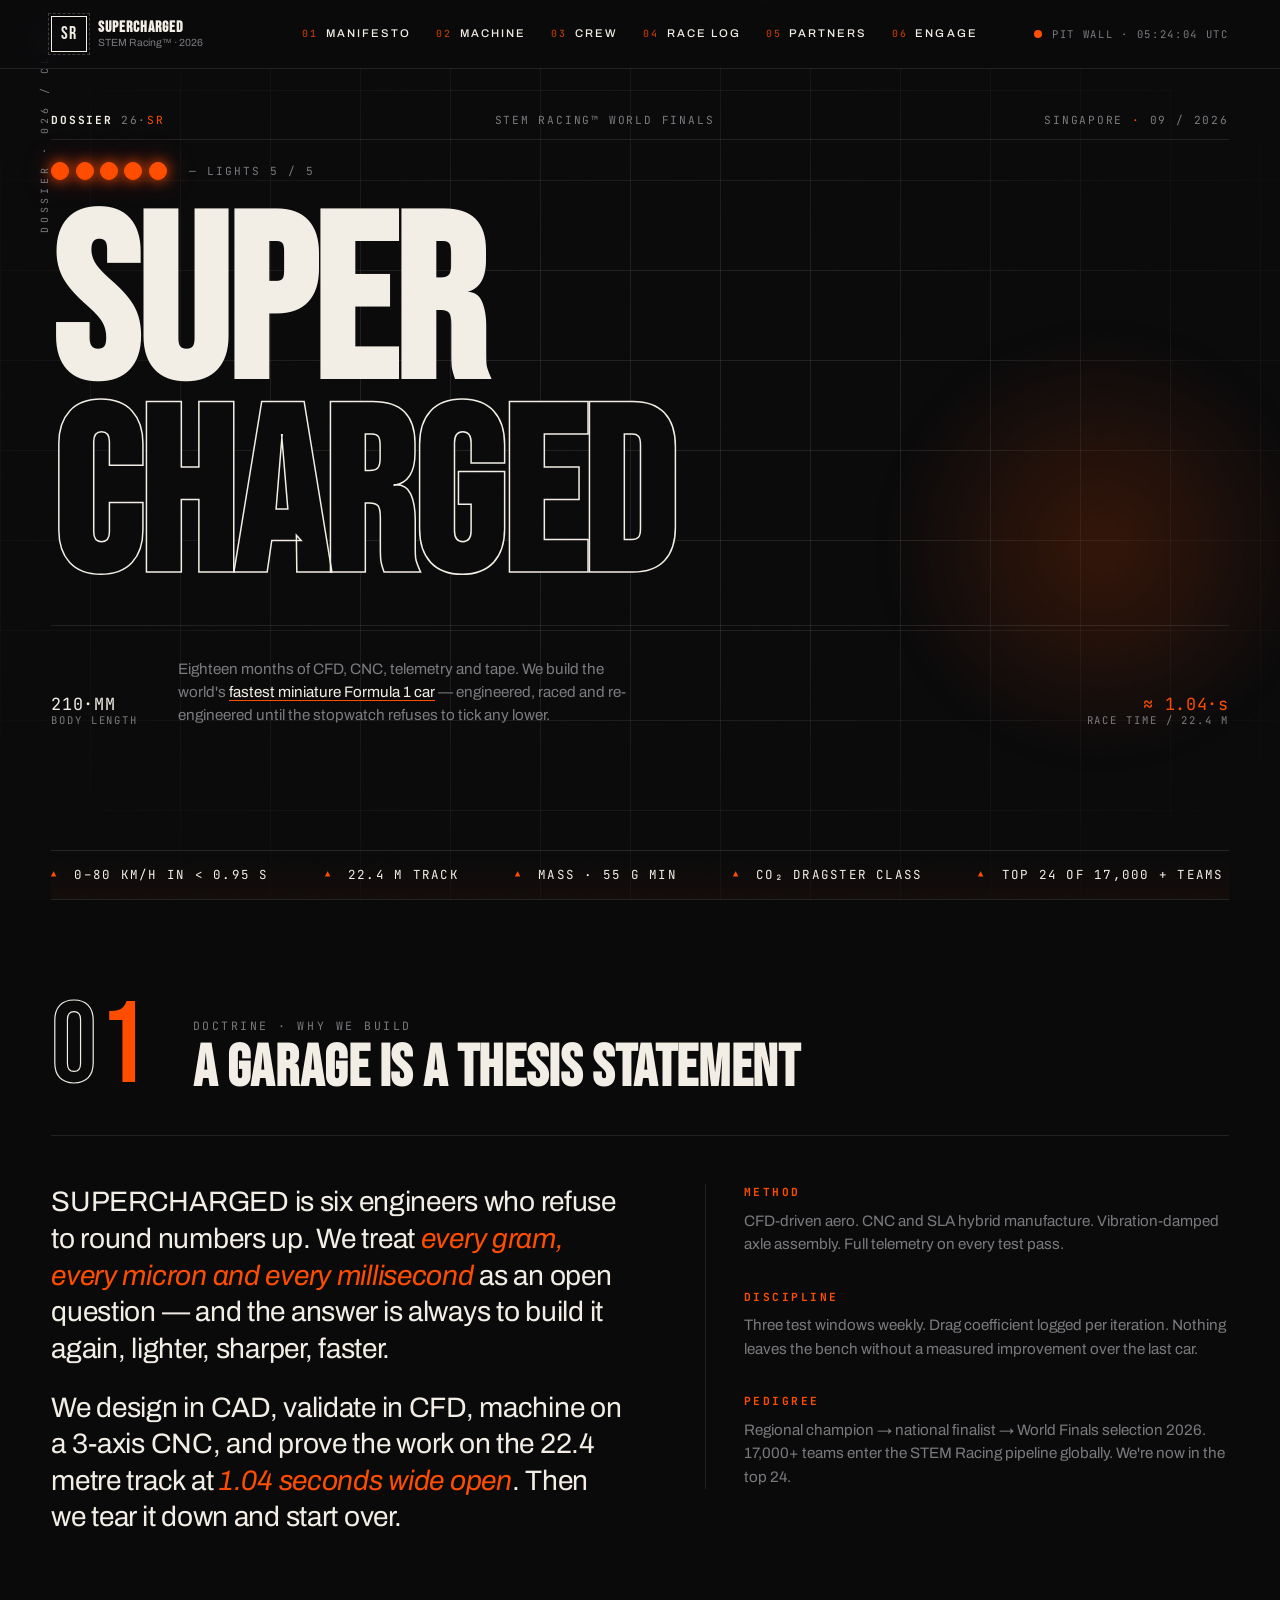
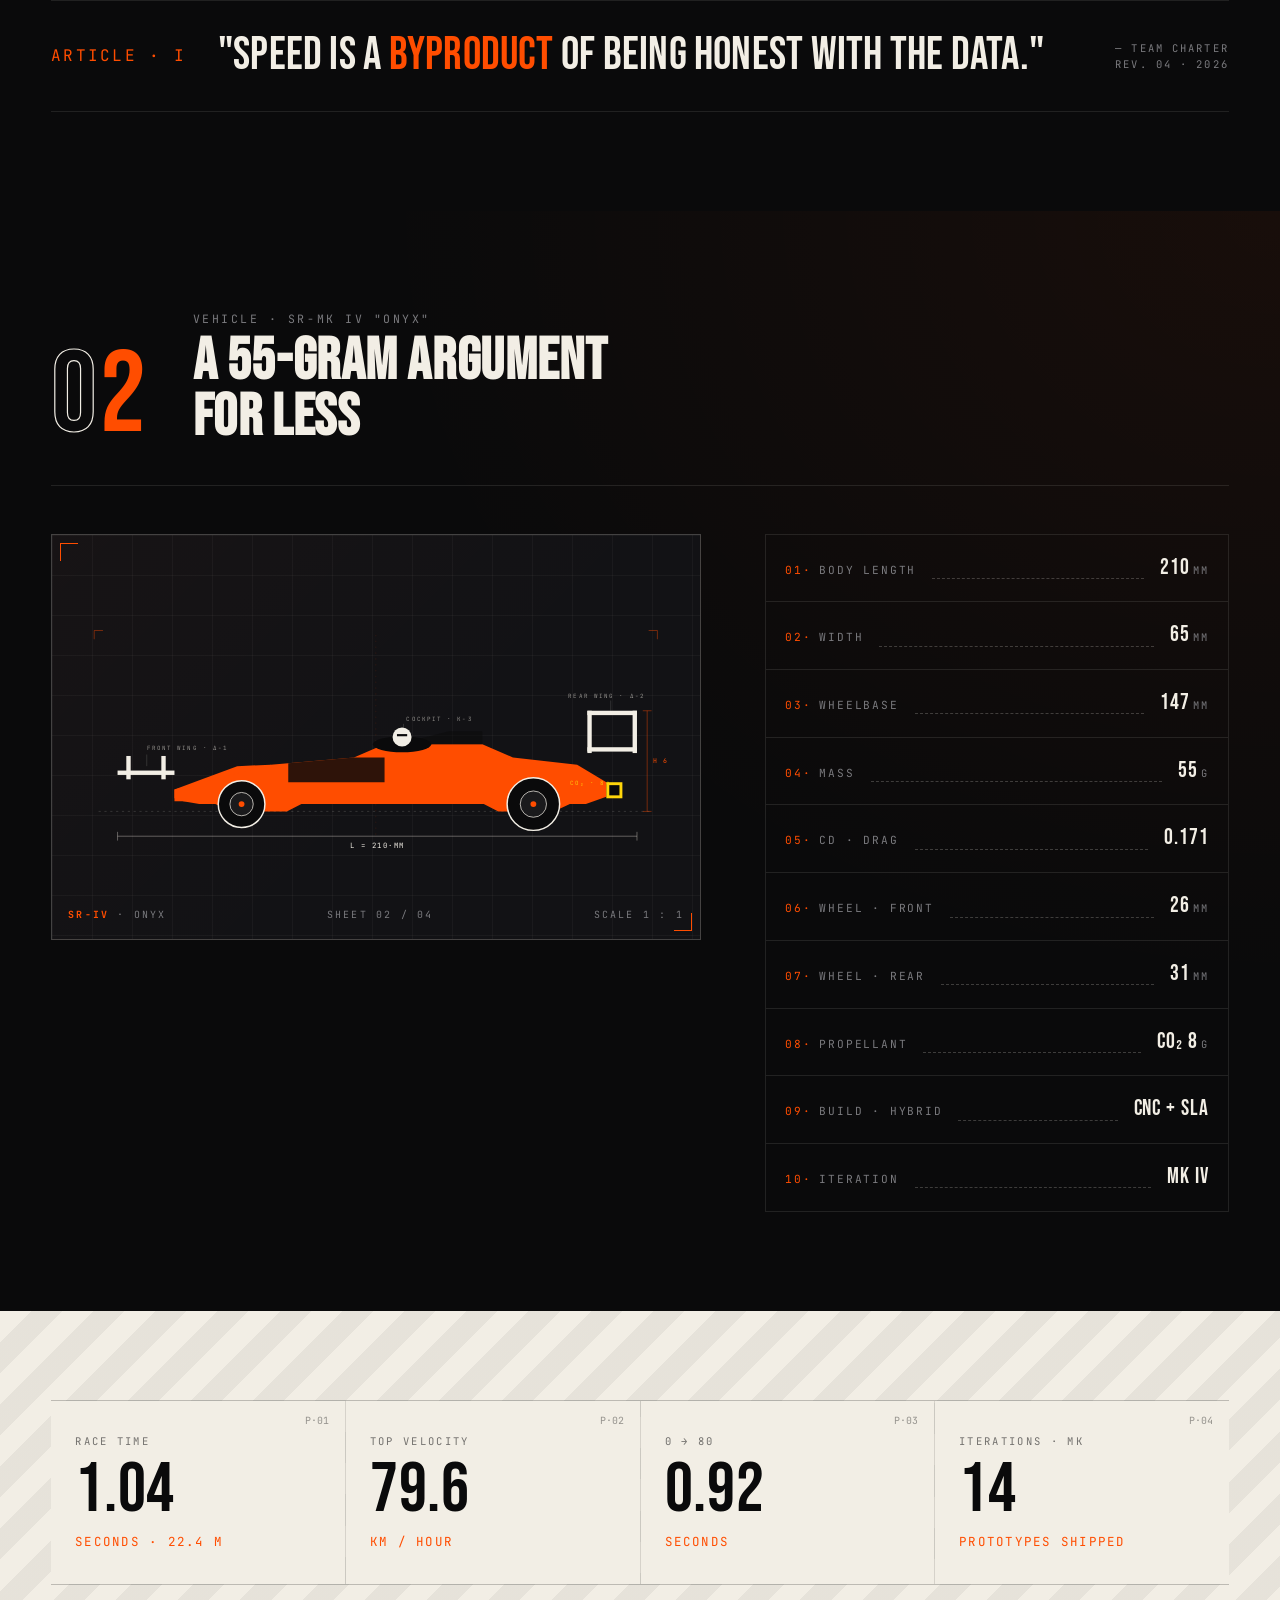
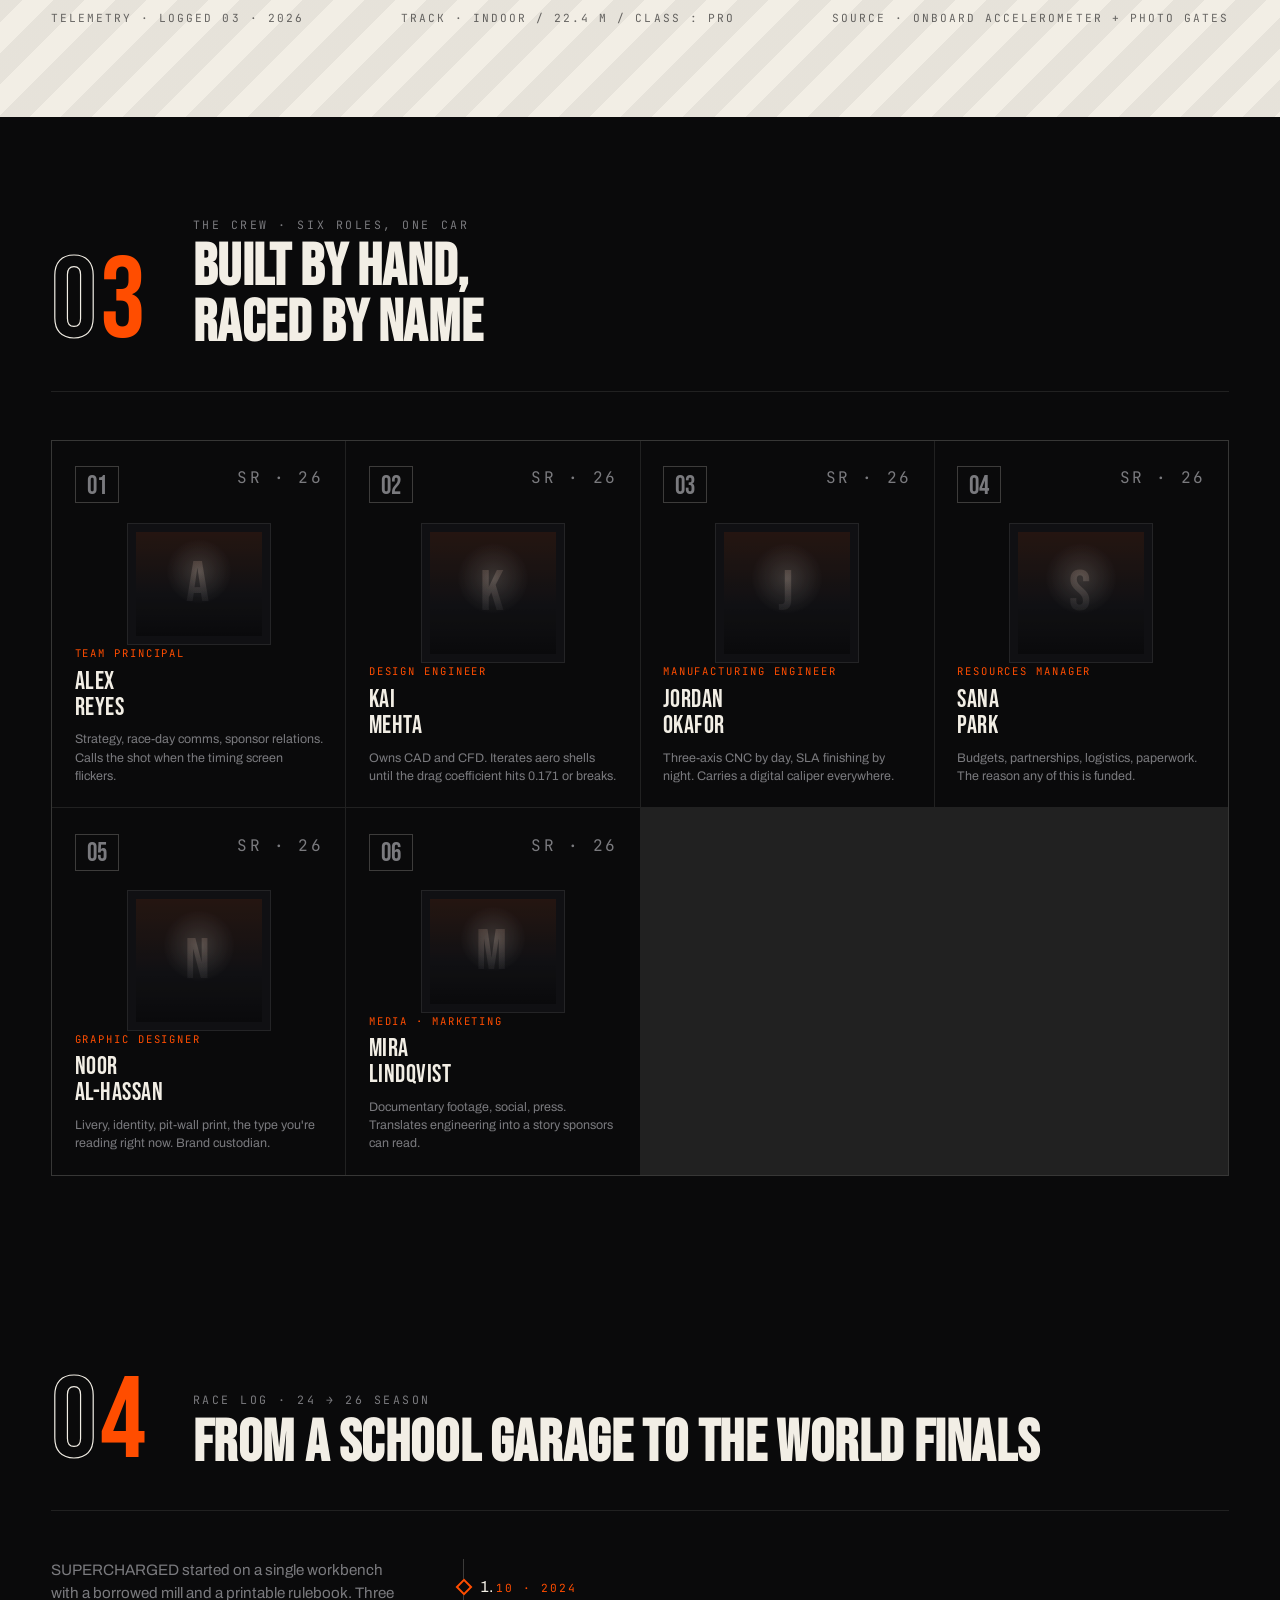
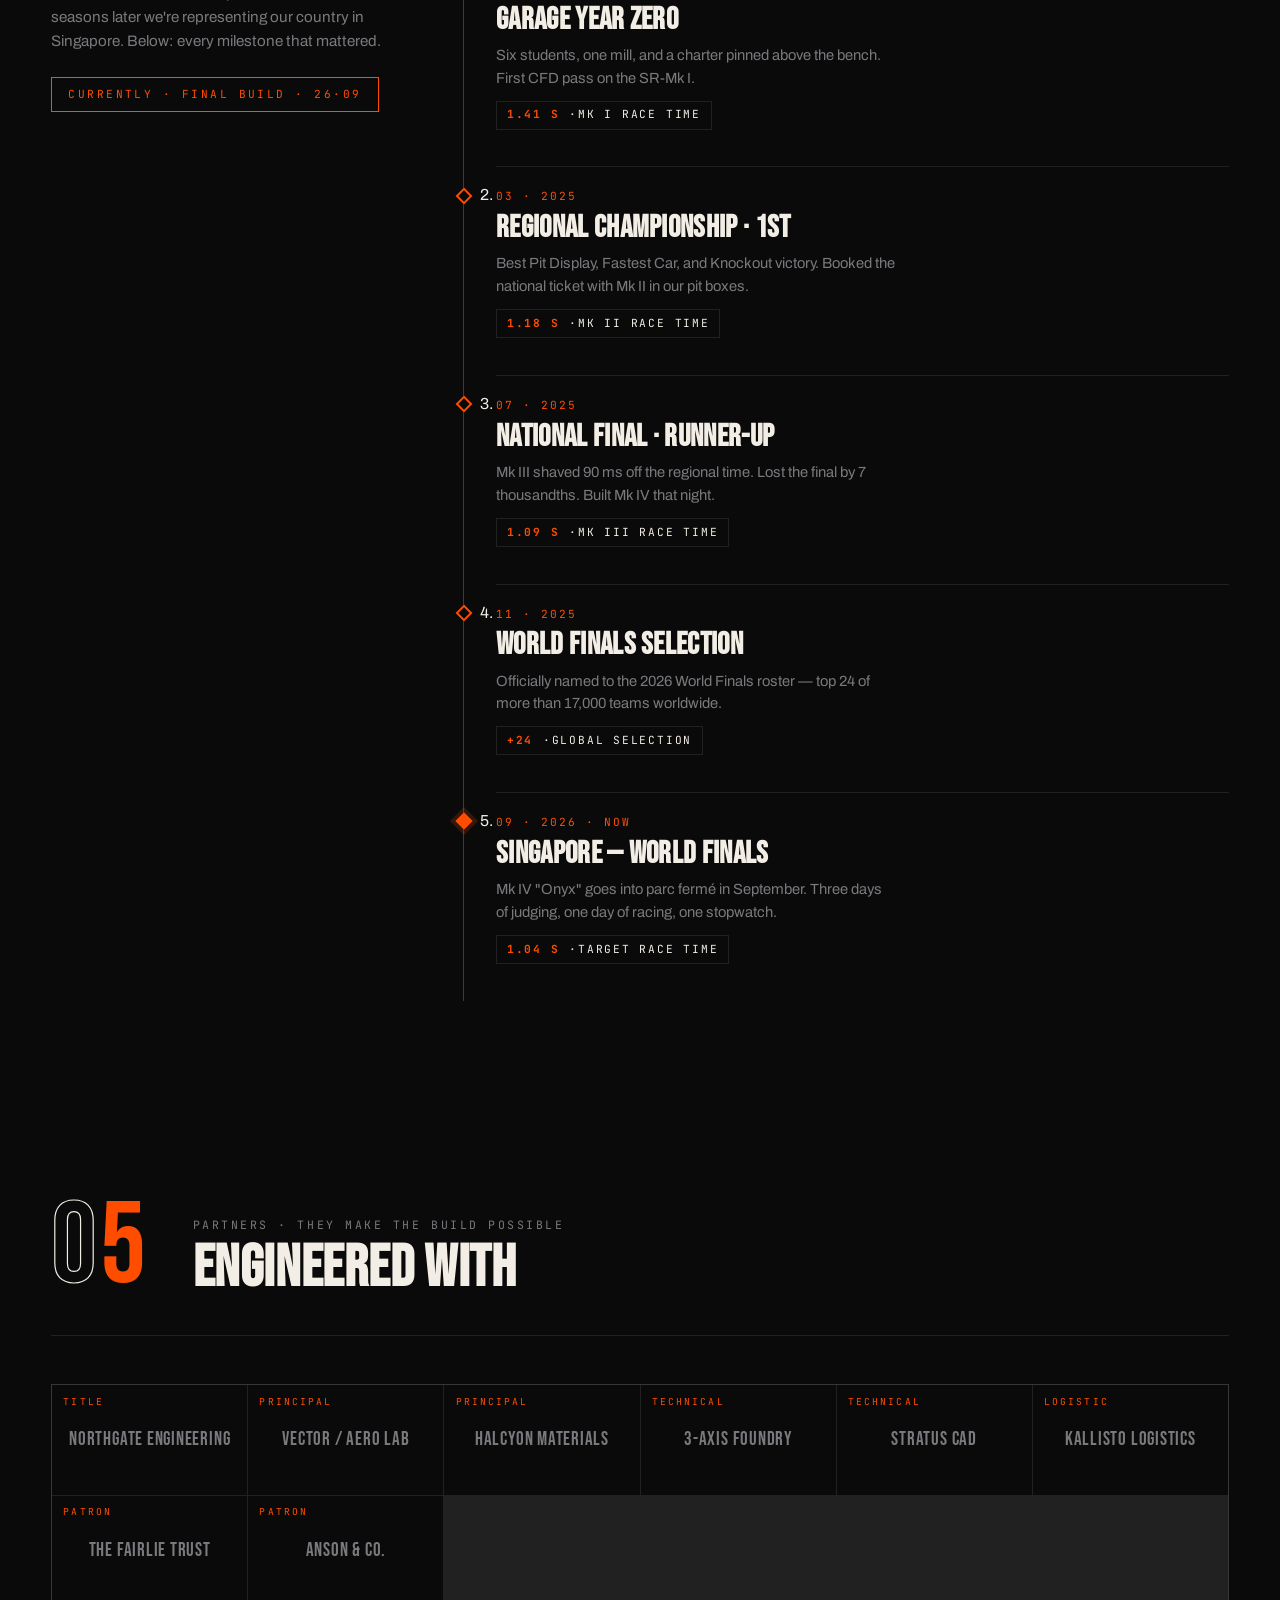
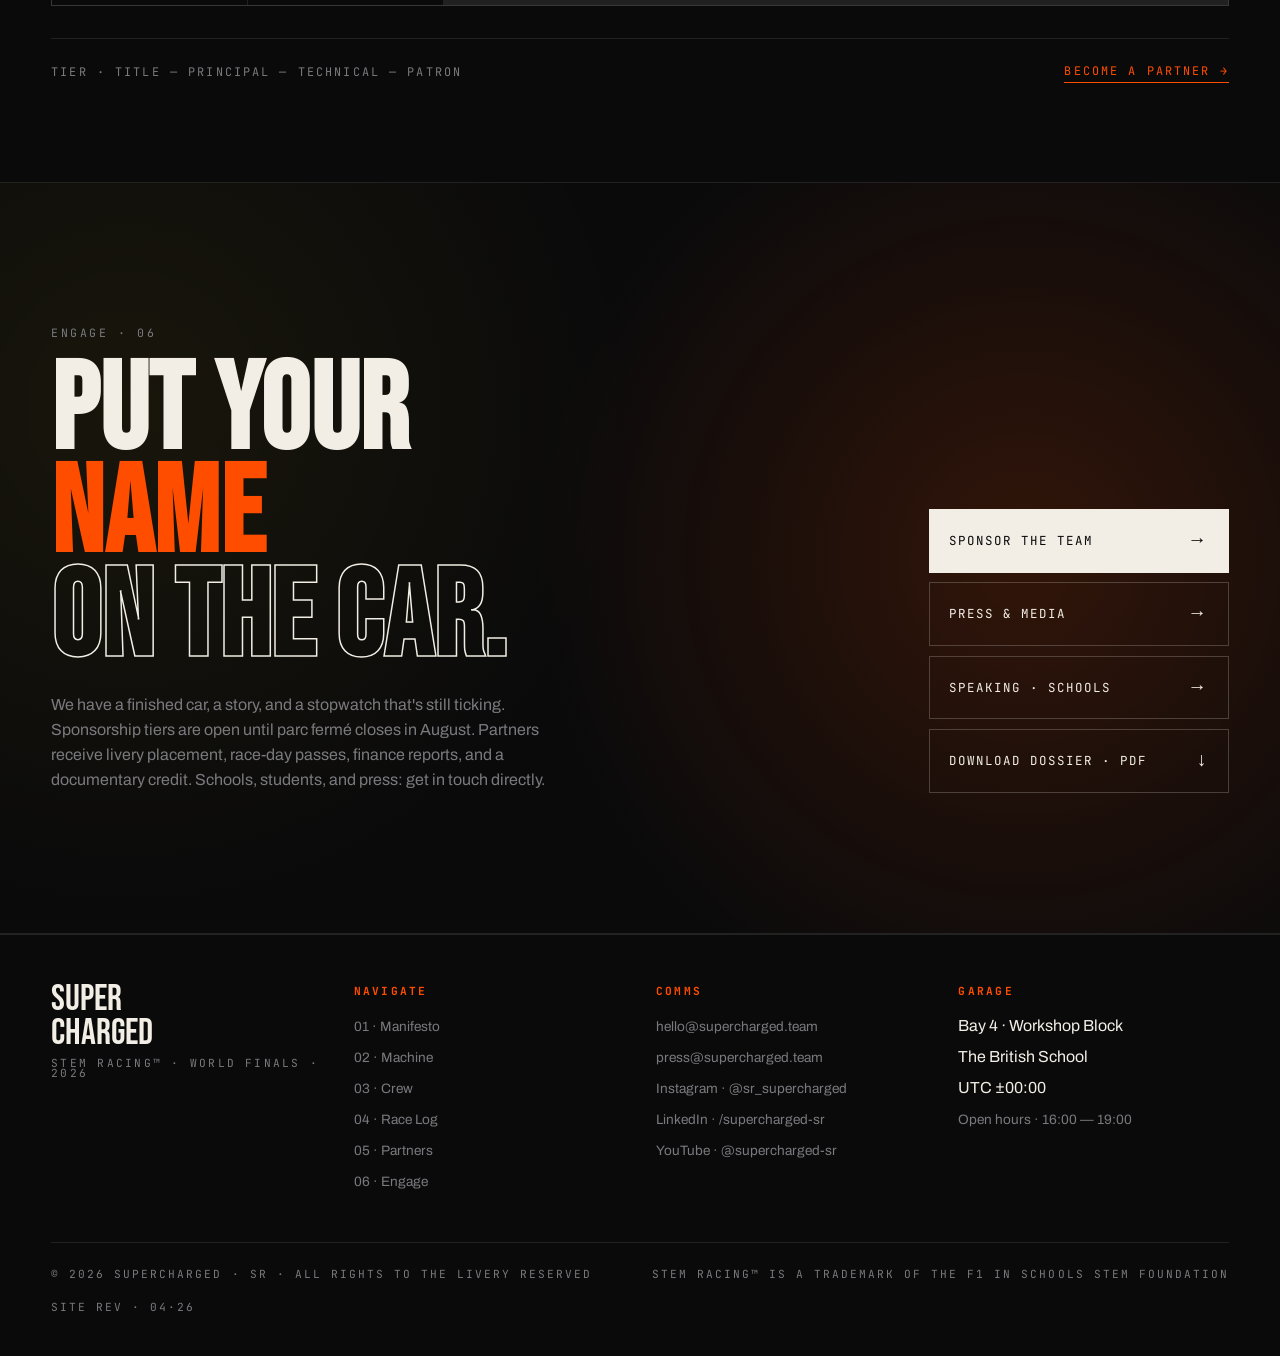
==== index.html @ 3a073553 "Initial commit: SUPERCHARGED STEM Racing World Finals team site Single-page site with race-start lig" ====
<!DOCTYPE html>
<html lang="en">
<head>
<meta charset="UTF-8" />
<meta name="viewport" content="width=device-width, initial-scale=1.0" />
<title>SUPERCHARGED — STEM Racing™ World Finals · 2026</title>
<meta name="description" content="SUPERCHARGED is a STEM Racing™ World Finals team engineering one of the fastest miniature Formula 1 cars on the planet." />
<link rel="preconnect" href="https://fonts.googleapis.com" />
<link rel="preconnect" href="https://fonts.gstatic.com" crossorigin />
<link href="https://fonts.googleapis.com/css2?family=Archivo:ital,wght@0,400;0,500;0,700;0,900;1,400&family=Bebas+Neue&family=JetBrains+Mono:wght@400;500;700&display=swap" rel="stylesheet" />
<style>
  /* --------------------------------------------------------------
     SUPERCHARGED · STEM Racing World Finals 2026
     Aesthetic: Industrial racing brutalism / engineered editorial
  -------------------------------------------------------------- */
  *, *::before, *::after { box-sizing: border-box; margin: 0; padding: 0; }
  ::selection { background: #FF4D00; color: #0A0A0B; }
  html { scroll-behavior: smooth; }

  :root {
    --bg: #0A0A0B;
    --bg-2: #121215;
    --bg-3: #18181C;
    --text: #F2EEE5;
    --muted: #7A7A7E;
    --muted-2: #4F4F54;
    --line: rgba(242, 238, 229, 0.10);
    --line-strong: rgba(242, 238, 229, 0.22);
    --accent: #FF4D00;
    --accent-soft: rgba(255, 77, 0, 0.10);
    --hot: #FFD60A;
    --pad: clamp(1.25rem, 4vw, 3.5rem);
    --max: 1480px;
    --font-display: 'Bebas Neue', 'Archivo Black', sans-serif;
    --font-body: 'Archivo', system-ui, sans-serif;
    --font-mono: 'JetBrains Mono', ui-monospace, monospace;
  }

  body {
    background: var(--bg);
    color: var(--text);
    font-family: var(--font-body);
    line-height: 1.55;
    overflow-x: hidden;
    -webkit-font-smoothing: antialiased;
    -moz-osx-font-smoothing: grayscale;
    font-feature-settings: "ss01", "cv05";
  }

  /* Film grain overlay */
  .grain {
    position: fixed; inset: 0;
    pointer-events: none; z-index: 1000;
    opacity: 0.06;
    mix-blend-mode: overlay;
    background-image: url("data:image/svg+xml;utf8,<svg viewBox='0 0 200 200' xmlns='http://www.w3.org/2000/svg'><filter id='n'><feTurbulence type='fractalNoise' baseFrequency='0.9' numOctaves='3' stitchTiles='stitch'/></filter><rect width='100%25' height='100%25' filter='url(%23n)' opacity='0.85'/></svg>");
  }

  /* Background subtle grid */
  body::before {
    content: ""; position: fixed; inset: 0;
    background-image:
      linear-gradient(to right, var(--line) 1px, transparent 1px),
      linear-gradient(to bottom, var(--line) 1px, transparent 1px);
    background-size: 90px 90px;
    pointer-events: none;
    z-index: 0;
    mask-image: radial-gradient(ellipse at center, black 30%, transparent 90%);
  }

  a { color: inherit; text-decoration: none; }
  button { font-family: inherit; cursor: pointer; border: none; background: none; color: inherit; }
  img, svg { display: block; max-width: 100%; }

  .mono { font-family: var(--font-mono); letter-spacing: 0.02em; }
  .muted { color: var(--muted); }
  .upper { text-transform: uppercase; letter-spacing: 0.14em; }

  .container {
    max-width: var(--max); margin: 0 auto;
    padding: 0 var(--pad);
    position: relative; z-index: 1;
  }

  /* ===== TOP NAV ===== */
  .topnav {
    position: fixed; top: 0; left: 0; right: 0; z-index: 100;
    display: grid;
    grid-template-columns: 1fr auto 1fr;
    gap: 2rem;
    align-items: center;
    padding: 1rem var(--pad);
    backdrop-filter: blur(12px);
    -webkit-backdrop-filter: blur(12px);
    background: rgba(10, 10, 11, 0.55);
    border-bottom: 1px solid var(--line);
    font-size: 0.72rem;
    transition: background 0.3s;
  }

  .mark {
    display: flex; align-items: center; gap: 0.7rem;
  }
  .mark-glyph {
    width: 36px; height: 36px;
    border: 1.5px solid var(--text);
    display: grid; place-items: center;
    font-family: var(--font-display);
    font-size: 1.15rem;
    line-height: 1; letter-spacing: 0.04em;
    position: relative;
  }
  .mark-glyph::after {
    content: ""; position: absolute;
    inset: -4px; border: 1px dashed var(--line-strong);
    pointer-events: none;
  }
  .mark-meta { display: flex; flex-direction: column; line-height: 1.1; }
  .mark-meta strong { font-family: var(--font-display); letter-spacing: 0.06em; font-size: 1rem; }
  .mark-meta span { color: var(--muted); font-size: 0.65rem; }

  .menu {
    display: flex; gap: 1.6rem;
    text-transform: uppercase; letter-spacing: 0.18em;
    font-size: 0.7rem;
    font-weight: 500;
  }
  .menu a {
    position: relative; padding: 0.5rem 0;
    transition: color 0.2s;
  }
  .menu a::before {
    content: attr(data-num);
    color: var(--accent); margin-right: 0.45rem;
    font-family: var(--font-mono); font-size: 0.62rem;
    opacity: 0.7;
  }
  .menu a:hover { color: var(--accent); }

  .status {
    display: flex; align-items: center; justify-content: flex-end;
    gap: 0.6rem; color: var(--muted);
    text-transform: uppercase; letter-spacing: 0.16em;
    font-family: var(--font-mono); font-size: 0.66rem;
  }
  .dot {
    width: 8px; height: 8px; border-radius: 50%;
    background: var(--accent);
    box-shadow: 0 0 0 0 var(--accent);
    animation: pulse 1.6s infinite;
  }
  @keyframes pulse {
    0% { box-shadow: 0 0 0 0 rgba(255, 77, 0, 0.6); }
    70% { box-shadow: 0 0 0 9px rgba(255, 77, 0, 0); }
    100% { box-shadow: 0 0 0 0 rgba(255, 77, 0, 0); }
  }

  /* ===== HERO ===== */
  .hero {
    position: relative;
    min-height: 100vh;
    padding: 7rem var(--pad) 0;
    display: flex; flex-direction: column;
    overflow: hidden;
    isolation: isolate;
  }

  .hero-meta {
    display: flex; justify-content: space-between; align-items: flex-end;
    text-transform: uppercase; letter-spacing: 0.16em;
    font-family: var(--font-mono); font-size: 0.7rem;
    color: var(--muted);
    padding-bottom: 0.6rem;
    border-bottom: 1px solid var(--line);
    flex-wrap: wrap;
    gap: 1rem;
  }
  .hero-meta strong { color: var(--text); margin-right: 0.5rem; }
  .hero-meta .acc { color: var(--accent); }

  /* Race start lights */
  .lights {
    display: flex; gap: 0.4rem;
    align-items: center;
    margin: 1.4rem 0 0.6rem;
  }
  .lights .lamp {
    width: 18px; height: 18px;
    border-radius: 50%;
    background: #2a2226;
    border: 1px solid #3a2c2c;
    transition: all 0.3s;
  }
  .lights .lamp.on { background: var(--accent); box-shadow: 0 0 14px var(--accent), 0 0 30px rgba(255,77,0,0.4); border-color: var(--accent); }
  .lights .label {
    margin-left: 1rem;
    font-family: var(--font-mono); font-size: 0.7rem;
    color: var(--muted);
    text-transform: uppercase; letter-spacing: 0.18em;
  }

  .hero-title {
    margin-top: 1.5rem;
    font-family: var(--font-display);
    font-size: clamp(5rem, 18vw, 17.5rem);
    line-height: 0.84;
    letter-spacing: -0.01em;
    text-transform: uppercase;
  }
  .hero-title .line {
    display: block;
    transform: translateY(110%);
    opacity: 0;
    animation: rise 1.1s cubic-bezier(.2,.8,.2,1) 0.4s forwards;
  }
  .hero-title .line:nth-child(2) { animation-delay: 0.55s; color: var(--bg); -webkit-text-stroke: 1.5px var(--text); }
  @keyframes rise { to { transform: translateY(0); opacity: 1; } }

  .hero-foot {
    display: grid;
    grid-template-columns: auto 1fr auto;
    gap: 2.5rem;
    align-items: end;
    padding: 2rem 0 1.4rem;
    border-top: 1px solid var(--line);
    margin-top: 1.5rem;
  }
  .dim {
    display: flex; flex-direction: column;
    font-family: var(--font-mono); line-height: 1.2;
  }
  .dim .big { font-size: 1.05rem; color: var(--text); letter-spacing: 0.04em; }
  .dim .small { font-size: 0.66rem; color: var(--muted); text-transform: uppercase; letter-spacing: 0.18em; }
  .dim .acc { color: var(--accent); }

  .hero-words {
    max-width: 28rem;
    color: var(--muted);
    font-size: clamp(0.95rem, 1.1vw, 1.05rem);
    line-height: 1.5;
  }
  .hero-words em {
    font-style: normal; color: var(--text);
    border-bottom: 1px solid var(--accent);
  }

  /* Floating accent shape */
  .hero-shape {
    position: absolute;
    right: -4vw; top: 35%;
    width: 36vw; aspect-ratio: 1/1;
    background: radial-gradient(circle at center, rgba(255,77,0,0.18), rgba(255,77,0,0) 65%);
    filter: blur(20px);
    z-index: -1;
    animation: drift 14s ease-in-out infinite alternate;
  }
  @keyframes drift {
    from { transform: translate(0,0) scale(1); }
    to { transform: translate(-3%, 4%) scale(1.08); }
  }

  /* Vertical side label */
  .side-label {
    position: absolute;
    left: calc(var(--pad) - 0.4rem); top: 50%;
    transform: rotate(-90deg) translateX(50%);
    transform-origin: left center;
    font-family: var(--font-mono); font-size: 0.62rem;
    color: var(--muted);
    text-transform: uppercase; letter-spacing: 0.4em;
    white-space: nowrap;
  }

  /* Ticker */
  .ticker {
    margin-top: auto;
    border-top: 1px solid var(--line);
    border-bottom: 1px solid var(--line);
    padding: 0.9rem 0;
    overflow: hidden;
    position: relative;
    background: linear-gradient(180deg, transparent, rgba(255,77,0,0.04));
  }
  .ticker-track {
    display: flex; gap: 3.5rem;
    width: max-content;
    animation: ticker 40s linear infinite;
    font-family: var(--font-mono);
    font-size: 0.78rem;
    letter-spacing: 0.18em;
    text-transform: uppercase;
    align-items: center;
  }
  .ticker-track span { color: var(--text); display: inline-flex; align-items: center; gap: 1rem; }
  .ticker-track span::before { content: "▲"; color: var(--accent); font-size: 0.7em; }
  @keyframes ticker {
    from { transform: translateX(0); }
    to { transform: translateX(-50%); }
  }

  /* ===== SECTIONS ===== */
  section {
    padding: clamp(5rem, 11vh, 9rem) 0;
    position: relative;
  }

  .section-head {
    display: grid;
    grid-template-columns: auto 1fr;
    gap: 1.4rem 2.8rem;
    align-items: end;
    padding-bottom: 2.4rem;
    border-bottom: 1px solid var(--line);
    margin-bottom: 3rem;
  }
  .section-num {
    font-family: var(--font-display);
    font-size: clamp(4rem, 9vw, 8rem);
    line-height: 0.85;
    color: var(--accent);
    letter-spacing: 0.02em;
  }
  .section-num span { color: var(--text); -webkit-text-stroke: 1.2px var(--text); color: transparent; }
  .section-title {
    font-family: var(--font-display);
    font-size: clamp(2.3rem, 4.6vw, 4.6rem);
    text-transform: uppercase; letter-spacing: 0.01em;
    line-height: 0.95;
  }
  .section-kicker {
    font-family: var(--font-mono);
    font-size: 0.72rem;
    text-transform: uppercase; letter-spacing: 0.22em;
    color: var(--muted);
    grid-column: 2;
    margin-bottom: 0.4rem;
  }

  /* ===== MANIFESTO ===== */
  .manifesto-grid {
    display: grid;
    grid-template-columns: 1.1fr 1fr;
    gap: clamp(2rem, 6vw, 6rem);
    align-items: start;
  }
  .manifesto p.lede {
    font-size: clamp(1.4rem, 2.2vw, 1.95rem);
    line-height: 1.3;
    font-weight: 400;
    color: var(--text);
    letter-spacing: -0.01em;
  }
  .manifesto p.lede em {
    font-style: italic;
    color: var(--accent);
    font-family: 'Archivo', serif;
  }
  .manifesto-side {
    display: flex; flex-direction: column; gap: 2rem;
    border-left: 1px solid var(--line);
    padding-left: clamp(1rem, 3vw, 2.5rem);
  }
  .manifesto-side h4 {
    font-family: var(--font-mono);
    font-size: 0.7rem; letter-spacing: 0.22em; text-transform: uppercase;
    color: var(--accent);
    margin-bottom: 0.5rem;
  }
  .manifesto-side p { color: var(--muted); font-size: 0.95rem; }

  .pull {
    margin-top: 4rem;
    border-top: 1px solid var(--line);
    border-bottom: 1px solid var(--line);
    padding: 2rem 0;
    display: grid;
    grid-template-columns: auto 1fr auto;
    gap: 2rem;
    align-items: center;
  }
  .pull blockquote {
    font-family: var(--font-display);
    font-size: clamp(1.6rem, 3.6vw, 3.4rem);
    line-height: 1;
    text-transform: uppercase;
    letter-spacing: 0.005em;
  }
  .pull blockquote span { color: var(--accent); }
  .pull .pull-meta {
    font-family: var(--font-mono); font-size: 0.66rem;
    color: var(--muted); text-transform: uppercase; letter-spacing: 0.2em;
    text-align: right;
  }

  /* ===== MACHINE ===== */
  .machine {
    background: radial-gradient(ellipse at top right, rgba(255,77,0,0.06), transparent 50%), var(--bg);
  }
  .machine-grid {
    display: grid;
    grid-template-columns: 1.4fr 1fr;
    gap: clamp(2rem, 5vw, 5rem);
    align-items: start;
  }
  .blueprint {
    position: relative;
    border: 1px solid var(--line-strong);
    padding: 2rem;
    background:
      linear-gradient(135deg, rgba(255,77,0,0.02), transparent 60%),
      var(--bg-2);
    aspect-ratio: 16/10;
    overflow: hidden;
  }
  .blueprint::before {
    content: "";
    position: absolute; inset: 0;
    background-image:
      linear-gradient(to right, rgba(242,238,229,0.04) 1px, transparent 1px),
      linear-gradient(to bottom, rgba(242,238,229,0.04) 1px, transparent 1px);
    background-size: 40px 40px;
    pointer-events: none;
  }
  .blueprint .corners {
    position: absolute; inset: 8px;
    pointer-events: none;
  }
  .blueprint .corners::before,
  .blueprint .corners::after {
    content: ""; position: absolute;
    width: 18px; height: 18px;
    border: 1px solid var(--accent);
  }
  .blueprint .corners::before { top: 0; left: 0; border-right: none; border-bottom: none; }
  .blueprint .corners::after { bottom: 0; right: 0; border-left: none; border-top: none; }
  .blueprint .car-svg {
    position: relative;
    width: 100%; height: 100%;
  }
  .blueprint-meta {
    position: absolute; bottom: 1rem; left: 1rem; right: 1rem;
    display: flex; justify-content: space-between;
    font-family: var(--font-mono); font-size: 0.62rem;
    color: var(--muted);
    text-transform: uppercase; letter-spacing: 0.22em;
    pointer-events: none;
  }
  .blueprint-meta b { color: var(--accent); font-weight: 700; }

  .specs {
    display: flex; flex-direction: column;
    border: 1px solid var(--line);
  }
  .spec-row {
    display: grid;
    grid-template-columns: auto 1fr auto;
    gap: 1rem;
    padding: 1rem 1.2rem;
    border-bottom: 1px solid var(--line);
    align-items: baseline;
    transition: background 0.2s, padding-left 0.3s;
  }
  .spec-row:last-child { border-bottom: none; }
  .spec-row:hover { background: rgba(255,77,0,0.04); padding-left: 1.6rem; }
  .spec-row .key {
    font-family: var(--font-mono);
    font-size: 0.7rem;
    color: var(--muted);
    text-transform: uppercase;
    letter-spacing: 0.16em;
  }
  .spec-row .key::before {
    content: attr(data-i) "·";
    color: var(--accent);
    margin-right: 0.5rem;
  }
  .spec-row .dots {
    border-bottom: 1px dashed var(--line-strong);
    height: 1px;
    align-self: end;
    margin-bottom: 0.4rem;
  }
  .spec-row .val {
    font-family: var(--font-display);
    font-size: 1.4rem;
    letter-spacing: 0.04em;
    text-transform: uppercase;
    color: var(--text);
  }
  .spec-row .val small { font-family: var(--font-mono); font-size: 0.65rem; color: var(--muted); margin-left: 0.2rem; letter-spacing: 0.18em; }

  /* ===== CREW ===== */
  .crew-grid {
    display: grid;
    grid-template-columns: repeat(auto-fit, minmax(260px, 1fr));
    gap: 1px;
    background: var(--line);
    border: 1px solid var(--line);
  }
  .crew-card {
    background: var(--bg);
    padding: 1.6rem 1.4rem 1.4rem;
    position: relative;
    transition: background 0.3s, color 0.3s;
    overflow: hidden;
    aspect-ratio: 4/5;
    display: flex; flex-direction: column;
    justify-content: space-between;
  }
  .crew-card:hover { background: var(--accent); color: var(--bg); }
  .crew-card:hover .crew-num { color: var(--bg); border-color: var(--bg); }
  .crew-card:hover .crew-role { color: var(--bg); }
  .crew-card:hover .crew-portrait { opacity: 1; transform: scale(1.05); }
  .crew-card:hover .crew-bio { color: var(--bg); opacity: 0.85; }

  .crew-top {
    display: flex; justify-content: space-between; align-items: flex-start;
    gap: 1rem;
  }
  .crew-num {
    font-family: var(--font-display); font-size: 1.6rem;
    line-height: 1;
    border: 1px solid var(--line-strong);
    padding: 0.4rem 0.7rem 0.2rem;
    color: var(--muted);
    transition: color 0.2s, border-color 0.2s;
  }
  .crew-portrait {
    width: 58%;
    aspect-ratio: 1/1.15;
    margin: 1.2rem auto 0;
    background: var(--bg-2);
    border: 1px solid var(--line);
    position: relative;
    transition: opacity 0.4s, transform 0.4s;
    opacity: 0.85;
  }
  .crew-portrait::before {
    content: ""; position: absolute; inset: 8px;
    background:
      radial-gradient(circle at 50% 38%, rgba(242,238,229,0.18), transparent 36%),
      linear-gradient(180deg, rgba(255,77,0,0.10) 0%, transparent 60%, rgba(0,0,0,0.4));
  }
  .crew-portrait::after {
    content: attr(data-init);
    position: absolute; inset: 0;
    display: grid; place-items: center;
    font-family: var(--font-display); font-size: 3.6rem;
    color: rgba(242,238,229,0.7);
    letter-spacing: 0.04em;
    mix-blend-mode: overlay;
  }
  .crew-bottom { margin-top: auto; }
  .crew-role {
    font-family: var(--font-mono);
    font-size: 0.66rem; color: var(--accent);
    text-transform: uppercase; letter-spacing: 0.18em;
    margin-bottom: 0.45rem;
    transition: color 0.2s;
  }
  .crew-name {
    font-family: var(--font-display);
    font-size: 1.55rem; line-height: 1.05;
    text-transform: uppercase;
    letter-spacing: 0.02em;
  }
  .crew-bio {
    margin-top: 0.6rem;
    font-size: 0.78rem; color: var(--muted);
    line-height: 1.45;
    transition: color 0.2s, opacity 0.2s;
  }

  /* ===== PERFORMANCE BAND ===== */
  .perf {
    background: var(--text); color: var(--bg);
    padding: clamp(3rem, 7vw, 6rem) 0;
    position: relative;
    overflow: hidden;
  }
  .perf::before {
    content: "";
    position: absolute; inset: 0;
    background: repeating-linear-gradient(135deg,
      transparent 0, transparent 22px,
      rgba(10,10,11,0.05) 22px, rgba(10,10,11,0.05) 44px);
    pointer-events: none;
  }
  .perf-grid {
    display: grid;
    grid-template-columns: repeat(4, 1fr);
    gap: 1px;
    background: rgba(10,10,11,0.12);
    border-top: 1px solid rgba(10,10,11,0.12);
    border-bottom: 1px solid rgba(10,10,11,0.12);
  }
  .perf-cell {
    background: var(--text);
    padding: 2rem 1.5rem;
    display: flex; flex-direction: column; gap: 0.6rem;
    position: relative;
  }
  .perf-cell .pk {
    font-family: var(--font-mono);
    font-size: 0.66rem; text-transform: uppercase; letter-spacing: 0.22em;
    color: rgba(10,10,11,0.55);
  }
  .perf-cell .pv {
    font-family: var(--font-display);
    font-size: clamp(2.6rem, 5.5vw, 5.6rem);
    line-height: 0.9; letter-spacing: 0.01em;
  }
  .perf-cell .pu {
    font-family: var(--font-mono);
    font-size: 0.78rem;
    color: var(--accent);
    text-transform: uppercase; letter-spacing: 0.18em;
  }
  .perf-cell::before {
    content: attr(data-i);
    position: absolute; top: 0.7rem; right: 1rem;
    font-family: var(--font-mono); font-size: 0.62rem;
    color: rgba(10,10,11,0.4);
  }

  .perf-foot {
    display: flex; justify-content: space-between;
    margin-top: 1.6rem;
    font-family: var(--font-mono); font-size: 0.7rem;
    color: rgba(10,10,11,0.6);
    text-transform: uppercase; letter-spacing: 0.18em;
    flex-wrap: wrap; gap: 0.6rem;
  }

  /* ===== RACE LOG (TIMELINE) ===== */
  .log-wrap {
    display: grid;
    grid-template-columns: 1fr 2.2fr;
    gap: clamp(2rem, 5vw, 4rem);
    align-items: start;
  }
  .log-side p {
    color: var(--muted);
    font-size: 0.95rem;
  }
  .log-side .badge {
    display: inline-block;
    margin-top: 1.5rem;
    border: 1px solid var(--accent);
    padding: 0.5rem 1rem;
    font-family: var(--font-mono);
    font-size: 0.7rem;
    color: var(--accent);
    text-transform: uppercase; letter-spacing: 0.22em;
  }

  .timeline {
    position: relative;
    border-left: 1px solid var(--line-strong);
    padding-left: 2rem;
  }
  .ev {
    position: relative;
    padding: 1rem 0 2.3rem;
    border-bottom: 1px solid var(--line);
  }
  .ev:last-child { border-bottom: none; }
  .ev::before {
    content: "";
    position: absolute; left: -2.4rem; top: 1.4rem;
    width: 12px; height: 12px;
    background: var(--bg);
    border: 2px solid var(--accent);
    transform: rotate(45deg);
  }
  .ev.now::before { background: var(--accent); box-shadow: 0 0 0 4px rgba(255,77,0,0.18); }
  .ev .ev-date {
    font-family: var(--font-mono); font-size: 0.7rem;
    color: var(--accent);
    text-transform: uppercase; letter-spacing: 0.18em;
    margin-bottom: 0.4rem;
  }
  .ev .ev-title {
    font-family: var(--font-display);
    font-size: clamp(1.4rem, 2.4vw, 2rem);
    text-transform: uppercase; letter-spacing: 0.01em;
    line-height: 1.05;
  }
  .ev .ev-body {
    margin-top: 0.5rem;
    color: var(--muted);
    max-width: 50ch;
    font-size: 0.92rem;
  }
  .ev .ev-stat {
    display: inline-flex; gap: 0.6rem; margin-top: 0.7rem;
    font-family: var(--font-mono);
    font-size: 0.7rem;
    color: var(--text);
    border: 1px solid var(--line);
    padding: 0.3rem 0.6rem;
    text-transform: uppercase; letter-spacing: 0.16em;
  }
  .ev .ev-stat strong { color: var(--accent); }

  /* ===== PARTNERS ===== */
  .partners-grid {
    display: grid;
    grid-template-columns: repeat(auto-fit, minmax(180px, 1fr));
    gap: 1px;
    background: var(--line);
    border: 1px solid var(--line);
  }
  .partner {
    background: var(--bg);
    padding: 2rem 1rem;
    aspect-ratio: 16/9;
    display: grid; place-items: center;
    transition: background 0.3s;
    text-align: center;
    position: relative;
  }
  .partner:hover { background: var(--bg-2); }
  .partner span {
    font-family: var(--font-display);
    font-size: clamp(1.1rem, 1.5vw, 1.55rem);
    text-transform: uppercase;
    letter-spacing: 0.04em;
    color: var(--muted);
    transition: color 0.2s, letter-spacing 0.3s;
  }
  .partner:hover span { color: var(--text); letter-spacing: 0.08em; }
  .partner .tier {
    position: absolute; top: 0.6rem; left: 0.7rem;
    font-family: var(--font-mono); font-size: 0.6rem;
    color: var(--accent);
    text-transform: uppercase; letter-spacing: 0.22em;
  }

  .partners-cta {
    margin-top: 2rem;
    display: flex; justify-content: space-between; align-items: center;
    gap: 1.5rem; flex-wrap: wrap;
    border-top: 1px solid var(--line);
    padding-top: 1.4rem;
    color: var(--muted);
    font-family: var(--font-mono); font-size: 0.74rem;
    text-transform: uppercase; letter-spacing: 0.18em;
  }
  .partners-cta a { color: var(--accent); border-bottom: 1px solid var(--accent); padding-bottom: 2px; }

  /* ===== ENGAGE / CTA ===== */
  .engage {
    background: var(--bg);
    border-top: 1px solid var(--line);
    border-bottom: 1px solid var(--line);
    padding: clamp(5rem, 11vw, 9rem) 0;
    position: relative;
    overflow: hidden;
  }
  .engage::before {
    content: "";
    position: absolute; inset: 0;
    background:
      radial-gradient(circle at 80% 50%, rgba(255,77,0,0.16), transparent 45%),
      radial-gradient(circle at 10% 30%, rgba(255,214,10,0.06), transparent 40%);
    pointer-events: none;
  }
  .engage-inner {
    display: grid;
    grid-template-columns: 1fr auto;
    gap: 3rem;
    align-items: end;
    position: relative;
  }
  .engage h2 {
    font-family: var(--font-display);
    font-size: clamp(3rem, 9.5vw, 9.5rem);
    line-height: 0.85;
    text-transform: uppercase; letter-spacing: 0.005em;
  }
  .engage h2 .out { -webkit-text-stroke: 1.5px var(--text); color: transparent; }
  .engage h2 .acc { color: var(--accent); }
  .engage-body { max-width: 32rem; color: var(--muted); margin-top: 1.4rem; font-size: 1rem; }

  .cta-stack {
    display: flex; flex-direction: column; gap: 0.6rem; align-items: stretch;
    min-width: min(300px, 80vw);
  }
  .cta {
    display: flex; align-items: center; justify-content: space-between;
    gap: 1rem;
    border: 1px solid var(--line-strong);
    padding: 1rem 1.2rem;
    transition: all 0.25s;
    font-family: var(--font-mono); font-size: 0.78rem;
    text-transform: uppercase; letter-spacing: 0.16em;
    cursor: pointer;
  }
  .cta:hover { background: var(--accent); color: var(--bg); border-color: var(--accent); transform: translateX(-3px); }
  .cta .arr { font-family: var(--font-display); font-size: 1.2rem; }
  .cta.primary { background: var(--text); color: var(--bg); border-color: var(--text); }
  .cta.primary:hover { background: var(--accent); border-color: var(--accent); color: var(--bg); }

  /* ===== FOOTER ===== */
  footer {
    background: var(--bg);
    padding: 3rem 0 2.5rem;
    border-top: 1px solid var(--line);
    position: relative;
    z-index: 1;
  }
  .foot-inner {
    display: grid;
    grid-template-columns: 1fr 1fr 1fr 1fr;
    gap: 2rem;
    align-items: start;
  }
  .foot-brand {
    font-family: var(--font-display);
    font-size: 2.3rem; line-height: 0.9;
    text-transform: uppercase;
  }
  .foot-brand small {
    display: block;
    font-family: var(--font-mono);
    font-size: 0.7rem;
    color: var(--muted);
    text-transform: uppercase; letter-spacing: 0.2em;
    margin-top: 0.5rem;
  }
  .foot-col h5 {
    font-family: var(--font-mono);
    font-size: 0.7rem;
    text-transform: uppercase; letter-spacing: 0.2em;
    color: var(--accent);
    margin-bottom: 0.8rem;
  }
  .foot-col ul { list-style: none; display: flex; flex-direction: column; gap: 0.4rem; }
  .foot-col a { color: var(--muted); font-size: 0.85rem; transition: color 0.2s; }
  .foot-col a:hover { color: var(--text); }

  .foot-bottom {
    margin-top: 3rem; padding-top: 1.4rem;
    border-top: 1px solid var(--line);
    display: flex; justify-content: space-between; gap: 1rem;
    font-family: var(--font-mono); font-size: 0.7rem;
    color: var(--muted);
    text-transform: uppercase; letter-spacing: 0.18em;
    flex-wrap: wrap;
  }

  /* ===== REVEAL ANIMATIONS ===== */
  .reveal { opacity: 0; transform: translateY(28px); transition: opacity 0.9s ease, transform 0.9s cubic-bezier(.2,.8,.2,1); }
  .reveal.in { opacity: 1; transform: none; }
  .reveal.d1 { transition-delay: 0.08s; }
  .reveal.d2 { transition-delay: 0.16s; }
  .reveal.d3 { transition-delay: 0.24s; }
  .reveal.d4 { transition-delay: 0.32s; }
  .reveal.d5 { transition-delay: 0.4s; }

  /* ===== RESPONSIVE ===== */
  @media (max-width: 980px) {
    .topnav { grid-template-columns: 1fr auto; }
    .menu { display: none; }
    .hero-foot { grid-template-columns: 1fr; gap: 1.5rem; }
    .manifesto-grid { grid-template-columns: 1fr; }
    .manifesto-side { border-left: none; border-top: 1px solid var(--line); padding-left: 0; padding-top: 1.5rem; }
    .machine-grid { grid-template-columns: 1fr; }
    .perf-grid { grid-template-columns: repeat(2, 1fr); }
    .log-wrap { grid-template-columns: 1fr; }
    .engage-inner { grid-template-columns: 1fr; }
    .foot-inner { grid-template-columns: 1fr 1fr; }
    .pull { grid-template-columns: 1fr; gap: 1rem; }
    .pull .pull-meta { text-align: left; }
  }
  @media (max-width: 540px) {
    .perf-grid { grid-template-columns: 1fr; }
    .foot-inner { grid-template-columns: 1fr; }
    .section-head { grid-template-columns: 1fr; }
    .section-kicker { grid-column: 1; }
    .hero { padding-top: 5.5rem; }
    .lights .lamp { width: 14px; height: 14px; }
    .crew-card { aspect-ratio: auto; }
  }
</style>
</head>
<body>

<div class="grain" aria-hidden="true"></div>

<!-- ============================================================
     TOP NAV
============================================================ -->
<header class="topnav">
  <a href="#top" class="mark" aria-label="SUPERCHARGED home">
    <div class="mark-glyph">SR</div>
    <div class="mark-meta">
      <strong>SUPERCHARGED</strong>
      <span>STEM Racing™ · 2026</span>
    </div>
  </a>
  <nav class="menu" aria-label="Primary">
    <a href="#manifesto" data-num="01">Manifesto</a>
    <a href="#machine"   data-num="02">Machine</a>
    <a href="#crew"      data-num="03">Crew</a>
    <a href="#log"       data-num="04">Race Log</a>
    <a href="#partners"  data-num="05">Partners</a>
    <a href="#engage"    data-num="06">Engage</a>
  </nav>
  <div class="status">
    <span class="dot" aria-hidden="true"></span>
    <span>Pit Wall · <span id="liveClock">00:00:00 UTC</span></span>
  </div>
</header>

<!-- ============================================================
     HERO
============================================================ -->
<section class="hero" id="top">
  <div class="hero-shape" aria-hidden="true"></div>
  <span class="side-label" aria-hidden="true">Dossier · 026 / Class · Pro / Status · Active</span>

  <div class="hero-meta">
    <div><strong>Dossier</strong>26·<span class="acc">SR</span></div>
    <div>STEM Racing™ World Finals</div>
    <div>Singapore <span class="acc">·</span> 09 / 2026</div>
  </div>

  <div class="lights" aria-hidden="true">
    <div class="lamp" data-l="1"></div>
    <div class="lamp" data-l="2"></div>
    <div class="lamp" data-l="3"></div>
    <div class="lamp" data-l="4"></div>
    <div class="lamp" data-l="5"></div>
    <span class="label" id="lightsLabel">— Standby</span>
  </div>

  <h1 class="hero-title" aria-label="Supercharged">
    <span class="line">Super</span>
    <span class="line">Charged</span>
  </h1>

  <div class="hero-foot">
    <div class="dim">
      <span class="big">210·MM</span>
      <span class="small">Body Length</span>
    </div>
    <div class="hero-words">
      <p>Eighteen months of CFD, CNC, telemetry and tape. We build the world's <em>fastest miniature Formula 1 car</em> — engineered, raced and re-engineered until the stopwatch refuses to tick any lower.</p>
    </div>
    <div class="dim" style="text-align:right;">
      <span class="big" style="color: var(--accent)">≈ 1.04·s</span>
      <span class="small">Race Time / 22.4 m</span>
    </div>
  </div>

  <div class="ticker" aria-hidden="true">
    <div class="ticker-track">
      <span>0–80 KM/H IN &lt; 0.95 s</span>
      <span>22.4 M Track</span>
      <span>Mass · 55 g Min</span>
      <span>CO₂ Dragster Class</span>
      <span>Top 24 of 17,000 + Teams</span>
      <span>Singapore · September 2026</span>
      <span>0–80 KM/H IN &lt; 0.95 s</span>
      <span>22.4 M Track</span>
      <span>Mass · 55 g Min</span>
      <span>CO₂ Dragster Class</span>
      <span>Top 24 of 17,000 + Teams</span>
      <span>Singapore · September 2026</span>
    </div>
  </div>
</section>

<!-- ============================================================
     01 — MANIFESTO
============================================================ -->
<section id="manifesto" class="manifesto">
  <div class="container">
    <div class="section-head reveal">
      <div class="section-num"><span>0</span>1</div>
      <div>
        <div class="section-kicker">Doctrine · Why we build</div>
        <h2 class="section-title">A garage is a thesis statement</h2>
      </div>
    </div>

    <div class="manifesto-grid">
      <div class="reveal d1">
        <p class="lede">SUPERCHARGED is six engineers who refuse to round numbers up. We treat <em>every gram, every micron and every millisecond</em> as an open question — and the answer is always to build it again, lighter, sharper, faster.</p>

        <p class="lede" style="margin-top:1.4rem;">We design in CAD, validate in CFD, machine on a 3-axis CNC, and prove the work on the 22.4 metre track at <em>1.04 seconds wide open</em>. Then we tear it down and start over.</p>
      </div>

      <aside class="manifesto-side reveal d2">
        <div>
          <h4>Method</h4>
          <p>CFD-driven aero. CNC and SLA hybrid manufacture. Vibration-damped axle assembly. Full telemetry on every test pass.</p>
        </div>
        <div>
          <h4>Discipline</h4>
          <p>Three test windows weekly. Drag coefficient logged per iteration. Nothing leaves the bench without a measured improvement over the last car.</p>
        </div>
        <div>
          <h4>Pedigree</h4>
          <p>Regional champion → national finalist → World Finals selection 2026. 17,000+ teams enter the STEM Racing pipeline globally. We're now in the top 24.</p>
        </div>
      </aside>
    </div>

    <div class="pull reveal">
      <div class="mono small upper" style="color:var(--accent)">Article · I</div>
      <blockquote>"Speed is a <span>byproduct</span> of being honest with the data."</blockquote>
      <div class="pull-meta">— Team Charter<br/>Rev. 04 · 2026</div>
    </div>
  </div>
</section>

<!-- ============================================================
     02 — THE MACHINE
============================================================ -->
<section id="machine" class="machine">
  <div class="container">
    <div class="section-head reveal">
      <div class="section-num"><span>0</span>2</div>
      <div>
        <div class="section-kicker">Vehicle · SR-Mk IV "Onyx"</div>
        <h2 class="section-title">A 55-gram argument<br/>for less</h2>
      </div>
    </div>

    <div class="machine-grid">
      <figure class="blueprint reveal d1">
        <div class="corners"></div>
        <svg class="car-svg" viewBox="0 0 800 320" xmlns="http://www.w3.org/2000/svg" role="img" aria-label="SR Mk IV technical view">
          <!-- baseline -->
          <line x1="20" y1="262" x2="780" y2="262" stroke="rgba(242,238,229,0.20)" stroke-dasharray="3 5"/>

          <!-- centerline -->
          <line x1="400" y1="20" x2="400" y2="300" stroke="rgba(255,77,0,0.18)" stroke-dasharray="2 6" stroke-width="0.8"/>

          <!-- front wing -->
          <rect x="46" y="206" width="78" height="6" fill="#F2EEE5"/>
          <rect x="58" y="186" width="6" height="32" fill="#F2EEE5"/>
          <rect x="106" y="186" width="6" height="32" fill="#F2EEE5"/>

          <!-- nose cone -->
          <path d="M124 232 L210 200 L256 198 L256 248 L124 248 Z" fill="#FF4D00"/>

          <!-- main body -->
          <path d="M256 198 L370 188 L412 170 L546 170 L588 188 L676 198 L716 222 L716 242 L688 252 L666 252 L644 262 L568 262 L548 252 L298 252 L278 262 L202 262 L180 252 L158 252 L136 248 L124 244 L124 232 Z" fill="#FF4D00"/>

          <!-- sidepod cut -->
          <path d="M280 196 L370 188 L412 188 L412 222 L280 222 Z" fill="#0A0A0B" opacity="0.85"/>

          <!-- engine cover ridge -->
          <path d="M438 168 L500 152 L546 152 L546 170 L438 170 Z" fill="#0A0A0B" opacity="0.5"/>

          <!-- cockpit / driver -->
          <ellipse cx="436" cy="170" rx="40" ry="11" fill="#0A0A0B"/>
          <circle cx="436" cy="160" r="13" fill="#F2EEE5"/>
          <rect x="429" y="156" width="14" height="3" fill="#0A0A0B"/>

          <!-- rear wing -->
          <rect x="690" y="124" width="68" height="6" fill="#F2EEE5"/>
          <rect x="690" y="124" width="6" height="58" fill="#F2EEE5"/>
          <rect x="752" y="124" width="6" height="58" fill="#F2EEE5"/>
          <rect x="690" y="174" width="68" height="6" fill="#F2EEE5"/>

          <!-- CO2 cartridge port -->
          <rect x="716" y="222" width="22" height="22" fill="#FFD60A"/>
          <rect x="720" y="226" width="14" height="14" fill="#0A0A0B"/>

          <!-- wheels -->
          <g>
            <circle cx="216" cy="252" r="32" fill="#0A0A0B" stroke="#F2EEE5" stroke-width="2"/>
            <circle cx="216" cy="252" r="16" fill="#1A1A1C" stroke="#F2EEE5" stroke-width="1"/>
            <circle cx="216" cy="252" r="4" fill="#FF4D00"/>
          </g>
          <g>
            <circle cx="616" cy="252" r="36" fill="#0A0A0B" stroke="#F2EEE5" stroke-width="2"/>
            <circle cx="616" cy="252" r="18" fill="#1A1A1C" stroke="#F2EEE5" stroke-width="1"/>
            <circle cx="616" cy="252" r="4" fill="#FF4D00"/>
          </g>

          <!-- dimension callouts: length -->
          <g stroke="rgba(242,238,229,0.6)" stroke-width="0.8" fill="rgba(242,238,229,0.7)">
            <line x1="46" y1="296" x2="758" y2="296"/>
            <line x1="46" y1="290" x2="46" y2="302"/>
            <line x1="758" y1="290" x2="758" y2="302"/>
          </g>
          <text x="402" y="312" text-anchor="middle" font-family="JetBrains Mono" font-size="10" fill="#F2EEE5" letter-spacing="2">L = 210·MM</text>

          <!-- height callout -->
          <g stroke="rgba(255,77,0,0.7)" stroke-width="0.8" fill="rgba(255,77,0,0.9)">
            <line x1="772" y1="124" x2="772" y2="262"/>
            <line x1="766" y1="124" x2="778" y2="124"/>
            <line x1="766" y1="262" x2="778" y2="262"/>
          </g>
          <text x="780" y="196" font-family="JetBrains Mono" font-size="9" fill="#FF4D00" letter-spacing="1.5">H 65 MM</text>

          <!-- tag labels -->
          <g font-family="JetBrains Mono" font-size="8" fill="rgba(242,238,229,0.55)" letter-spacing="1.5">
            <text x="86" y="178">FRONT WING · Δ-1</text>
            <line x1="86" y1="184" x2="86" y2="200" stroke="rgba(242,238,229,0.4)" stroke-width="0.5"/>

            <text x="442" y="138">COCKPIT · K-3</text>
            <line x1="438" y1="142" x2="438" y2="148" stroke="rgba(242,238,229,0.4)" stroke-width="0.5"/>

            <text x="664" y="106">REAR WING · Δ-2</text>
            <line x1="722" y1="110" x2="722" y2="124" stroke="rgba(242,238,229,0.4)" stroke-width="0.5"/>

            <text x="666" y="226" fill="rgba(255,214,10,0.85)">CO₂ · 8g</text>
          </g>

          <!-- crosshair markers at corners -->
          <g stroke="rgba(255,77,0,0.7)" stroke-width="0.8">
            <line x1="14" y1="14" x2="26" y2="14"/>
            <line x1="14" y1="14" x2="14" y2="26"/>
            <line x1="786" y1="14" x2="774" y2="14"/>
            <line x1="786" y1="14" x2="786" y2="26"/>
          </g>
        </svg>
        <div class="blueprint-meta">
          <span><b>SR-IV</b> · ONYX</span>
          <span>SHEET 02 / 04</span>
          <span>SCALE 1 : 1</span>
        </div>
      </figure>

      <div class="specs reveal d2">
        <div class="spec-row">
          <span class="key" data-i="01">Body Length</span>
          <span class="dots"></span>
          <span class="val">210<small>mm</small></span>
        </div>
        <div class="spec-row">
          <span class="key" data-i="02">Width</span>
          <span class="dots"></span>
          <span class="val">65<small>mm</small></span>
        </div>
        <div class="spec-row">
          <span class="key" data-i="03">Wheelbase</span>
          <span class="dots"></span>
          <span class="val">147<small>mm</small></span>
        </div>
        <div class="spec-row">
          <span class="key" data-i="04">Mass</span>
          <span class="dots"></span>
          <span class="val">55<small>g</small></span>
        </div>
        <div class="spec-row">
          <span class="key" data-i="05">Cd · Drag</span>
          <span class="dots"></span>
          <span class="val">0.171</span>
        </div>
        <div class="spec-row">
          <span class="key" data-i="06">Wheel · Front</span>
          <span class="dots"></span>
          <span class="val">26<small>mm</small></span>
        </div>
        <div class="spec-row">
          <span class="key" data-i="07">Wheel · Rear</span>
          <span class="dots"></span>
          <span class="val">31<small>mm</small></span>
        </div>
        <div class="spec-row">
          <span class="key" data-i="08">Propellant</span>
          <span class="dots"></span>
          <span class="val">CO₂ 8<small>g</small></span>
        </div>
        <div class="spec-row">
          <span class="key" data-i="09">Build · Hybrid</span>
          <span class="dots"></span>
          <span class="val">CNC + SLA</span>
        </div>
        <div class="spec-row">
          <span class="key" data-i="10">Iteration</span>
          <span class="dots"></span>
          <span class="val">Mk IV</span>
        </div>
      </div>
    </div>
  </div>
</section>

<!-- ============================================================
     PERFORMANCE BAND
============================================================ -->
<section class="perf reveal">
  <div class="container">
    <div class="perf-grid">
      <div class="perf-cell" data-i="P·01">
        <span class="pk">Race Time</span>
        <span class="pv" data-count="1.04" data-decimals="2">0.00</span>
        <span class="pu">seconds · 22.4 m</span>
      </div>
      <div class="perf-cell" data-i="P·02">
        <span class="pk">Top Velocity</span>
        <span class="pv" data-count="79.6" data-decimals="1">0.0</span>
        <span class="pu">km / hour</span>
      </div>
      <div class="perf-cell" data-i="P·03">
        <span class="pk">0 → 80</span>
        <span class="pv" data-count="0.92" data-decimals="2">0.00</span>
        <span class="pu">seconds</span>
      </div>
      <div class="perf-cell" data-i="P·04">
        <span class="pk">Iterations · Mk</span>
        <span class="pv" data-count="14" data-decimals="0">0</span>
        <span class="pu">prototypes shipped</span>
      </div>
    </div>
    <div class="perf-foot">
      <span>Telemetry · Logged 03 · 2026</span>
      <span>Track · INDOOR / 22.4 m / Class : PRO</span>
      <span>Source · Onboard accelerometer + photo gates</span>
    </div>
  </div>
</section>

<!-- ============================================================
     03 — CREW
============================================================ -->
<section id="crew">
  <div class="container">
    <div class="section-head reveal">
      <div class="section-num"><span>0</span>3</div>
      <div>
        <div class="section-kicker">The crew · Six roles, one car</div>
        <h2 class="section-title">Built by hand,<br/>raced by name</h2>
      </div>
    </div>

    <div class="crew-grid">
      <article class="crew-card reveal d1">
        <div class="crew-top">
          <span class="crew-num">01</span>
          <span class="mono small upper" style="color:var(--muted);">SR · 26</span>
        </div>
        <div class="crew-portrait" data-init="A"></div>
        <div class="crew-bottom">
          <div class="crew-role">Team Principal</div>
          <div class="crew-name">Alex<br/>Reyes</div>
          <p class="crew-bio">Strategy, race-day comms, sponsor relations. Calls the shot when the timing screen flickers.</p>
        </div>
      </article>

      <article class="crew-card reveal d2">
        <div class="crew-top">
          <span class="crew-num">02</span>
          <span class="mono small upper" style="color:var(--muted);">SR · 26</span>
        </div>
        <div class="crew-portrait" data-init="K"></div>
        <div class="crew-bottom">
          <div class="crew-role">Design Engineer</div>
          <div class="crew-name">Kai<br/>Mehta</div>
          <p class="crew-bio">Owns CAD and CFD. Iterates aero shells until the drag coefficient hits 0.171 or breaks.</p>
        </div>
      </article>

      <article class="crew-card reveal d3">
        <div class="crew-top">
          <span class="crew-num">03</span>
          <span class="mono small upper" style="color:var(--muted);">SR · 26</span>
        </div>
        <div class="crew-portrait" data-init="J"></div>
        <div class="crew-bottom">
          <div class="crew-role">Manufacturing Engineer</div>
          <div class="crew-name">Jordan<br/>Okafor</div>
          <p class="crew-bio">Three-axis CNC by day, SLA finishing by night. Carries a digital caliper everywhere.</p>
        </div>
      </article>

      <article class="crew-card reveal d4">
        <div class="crew-top">
          <span class="crew-num">04</span>
          <span class="mono small upper" style="color:var(--muted);">SR · 26</span>
        </div>
        <div class="crew-portrait" data-init="S"></div>
        <div class="crew-bottom">
          <div class="crew-role">Resources Manager</div>
          <div class="crew-name">Sana<br/>Park</div>
          <p class="crew-bio">Budgets, partnerships, logistics, paperwork. The reason any of this is funded.</p>
        </div>
      </article>

      <article class="crew-card reveal d5">
        <div class="crew-top">
          <span class="crew-num">05</span>
          <span class="mono small upper" style="color:var(--muted);">SR · 26</span>
        </div>
        <div class="crew-portrait" data-init="N"></div>
        <div class="crew-bottom">
          <div class="crew-role">Graphic Designer</div>
          <div class="crew-name">Noor<br/>Al-Hassan</div>
          <p class="crew-bio">Livery, identity, pit-wall print, the type you're reading right now. Brand custodian.</p>
        </div>
      </article>

      <article class="crew-card reveal d5">
        <div class="crew-top">
          <span class="crew-num">06</span>
          <span class="mono small upper" style="color:var(--muted);">SR · 26</span>
        </div>
        <div class="crew-portrait" data-init="M"></div>
        <div class="crew-bottom">
          <div class="crew-role">Media · Marketing</div>
          <div class="crew-name">Mira<br/>Lindqvist</div>
          <p class="crew-bio">Documentary footage, social, press. Translates engineering into a story sponsors can read.</p>
        </div>
      </article>
    </div>
  </div>
</section>

<!-- ============================================================
     04 — RACE LOG
============================================================ -->
<section id="log">
  <div class="container">
    <div class="section-head reveal">
      <div class="section-num"><span>0</span>4</div>
      <div>
        <div class="section-kicker">Race Log · 24 → 26 Season</div>
        <h2 class="section-title">From a school garage to the World Finals</h2>
      </div>
    </div>

    <div class="log-wrap">
      <aside class="log-side reveal d1">
        <p>SUPERCHARGED started on a single workbench with a borrowed mill and a printable rulebook. Three seasons later we're representing our country in Singapore. Below: every milestone that mattered.</p>
        <span class="badge">Currently · Final Build · 26·09</span>
      </aside>

      <ol class="timeline">
        <li class="ev reveal d1">
          <div class="ev-date">10 · 2024</div>
          <h3 class="ev-title">Garage Year Zero</h3>
          <p class="ev-body">Six students, one mill, and a charter pinned above the bench. First CFD pass on the SR-Mk I.</p>
          <span class="ev-stat"><strong>1.41 s</strong>·Mk I race time</span>
        </li>
        <li class="ev reveal d2">
          <div class="ev-date">03 · 2025</div>
          <h3 class="ev-title">Regional Championship · 1st</h3>
          <p class="ev-body">Best Pit Display, Fastest Car, and Knockout victory. Booked the national ticket with Mk II in our pit boxes.</p>
          <span class="ev-stat"><strong>1.18 s</strong>·Mk II race time</span>
        </li>
        <li class="ev reveal d3">
          <div class="ev-date">07 · 2025</div>
          <h3 class="ev-title">National Final · Runner-up</h3>
          <p class="ev-body">Mk III shaved 90 ms off the regional time. Lost the final by 7 thousandths. Built Mk IV that night.</p>
          <span class="ev-stat"><strong>1.09 s</strong>·Mk III race time</span>
        </li>
        <li class="ev reveal d4">
          <div class="ev-date">11 · 2025</div>
          <h3 class="ev-title">World Finals Selection</h3>
          <p class="ev-body">Officially named to the 2026 World Finals roster — top 24 of more than 17,000 teams worldwide.</p>
          <span class="ev-stat"><strong>+24</strong>·Global Selection</span>
        </li>
        <li class="ev now reveal d5">
          <div class="ev-date">09 · 2026 · NOW</div>
          <h3 class="ev-title">Singapore — World Finals</h3>
          <p class="ev-body">Mk IV "Onyx" goes into parc fermé in September. Three days of judging, one day of racing, one stopwatch.</p>
          <span class="ev-stat"><strong>1.04 s</strong>·Target race time</span>
        </li>
      </ol>
    </div>
  </div>
</section>

<!-- ============================================================
     05 — PARTNERS
============================================================ -->
<section id="partners">
  <div class="container">
    <div class="section-head reveal">
      <div class="section-num"><span>0</span>5</div>
      <div>
        <div class="section-kicker">Partners · They make the build possible</div>
        <h2 class="section-title">Engineered with</h2>
      </div>
    </div>

    <div class="partners-grid reveal">
      <div class="partner"><span class="tier">Title</span><span>Northgate Engineering</span></div>
      <div class="partner"><span class="tier">Principal</span><span>Vector / Aero Lab</span></div>
      <div class="partner"><span class="tier">Principal</span><span>Halcyon Materials</span></div>
      <div class="partner"><span class="tier">Technical</span><span>3-Axis Foundry</span></div>
      <div class="partner"><span class="tier">Technical</span><span>Stratus CAD</span></div>
      <div class="partner"><span class="tier">Logistic</span><span>Kallisto Logistics</span></div>
      <div class="partner"><span class="tier">Patron</span><span>The Fairlie Trust</span></div>
      <div class="partner"><span class="tier">Patron</span><span>Anson &amp; Co.</span></div>
    </div>

    <div class="partners-cta reveal">
      <span>Tier · Title — Principal — Technical — Patron</span>
      <a href="#engage">Become a partner →</a>
    </div>
  </div>
</section>

<!-- ============================================================
     06 — ENGAGE
============================================================ -->
<section id="engage" class="engage">
  <div class="container">
    <div class="engage-inner">
      <div class="reveal d1">
        <div class="section-kicker" style="margin-bottom:1.2rem;">Engage · 06</div>
        <h2>
          <span>Put your</span><br/>
          <span class="acc">name</span><br/>
          <span class="out">on the car.</span>
        </h2>
        <p class="engage-body">We have a finished car, a story, and a stopwatch that's still ticking. Sponsorship tiers are open until parc fermé closes in August. Partners receive livery placement, race-day passes, finance reports, and a documentary credit. Schools, students, and press: get in touch directly.</p>
      </div>

      <div class="cta-stack reveal d2">
        <a class="cta primary" href="mailto:hello@supercharged.team">
          <span>Sponsor the team</span><span class="arr">→</span>
        </a>
        <a class="cta" href="mailto:press@supercharged.team">
          <span>Press &amp; Media</span><span class="arr">→</span>
        </a>
        <a class="cta" href="mailto:hello@supercharged.team">
          <span>Speaking · Schools</span><span class="arr">→</span>
        </a>
        <a class="cta" href="#top">
          <span>Download Dossier · PDF</span><span class="arr">↓</span>
        </a>
      </div>
    </div>
  </div>
</section>

<!-- ============================================================
     FOOTER
============================================================ -->
<footer>
  <div class="container">
    <div class="foot-inner">
      <div class="foot-brand">
        Super<br/>Charged
        <small>STEM Racing™ · World Finals · 2026</small>
      </div>
      <div class="foot-col">
        <h5>Navigate</h5>
        <ul>
          <li><a href="#manifesto">01 · Manifesto</a></li>
          <li><a href="#machine">02 · Machine</a></li>
          <li><a href="#crew">03 · Crew</a></li>
          <li><a href="#log">04 · Race Log</a></li>
          <li><a href="#partners">05 · Partners</a></li>
          <li><a href="#engage">06 · Engage</a></li>
        </ul>
      </div>
      <div class="foot-col">
        <h5>Comms</h5>
        <ul>
          <li><a href="mailto:hello@supercharged.team">hello@supercharged.team</a></li>
          <li><a href="mailto:press@supercharged.team">press@supercharged.team</a></li>
          <li><a href="#">Instagram · @sr_supercharged</a></li>
          <li><a href="#">LinkedIn · /supercharged-sr</a></li>
          <li><a href="#">YouTube · @supercharged-sr</a></li>
        </ul>
      </div>
      <div class="foot-col">
        <h5>Garage</h5>
        <ul>
          <li>Bay 4 · Workshop Block</li>
          <li>The British School</li>
          <li>UTC ±00:00</li>
          <li><a href="#">Open hours · 16:00 — 19:00</a></li>
        </ul>
      </div>
    </div>

    <div class="foot-bottom">
      <span>© 2026 SUPERCHARGED · SR · All rights to the livery reserved</span>
      <span>STEM Racing™ is a trademark of the F1 in Schools STEM Foundation</span>
      <span>Site rev · 04·26</span>
    </div>
  </div>
</footer>

<script>
  // Live UTC clock in nav
  const clockEl = document.getElementById('liveClock');
  function tickClock() {
    const d = new Date();
    const hh = String(d.getUTCHours()).padStart(2,'0');
    const mm = String(d.getUTCMinutes()).padStart(2,'0');
    const ss = String(d.getUTCSeconds()).padStart(2,'0');
    if (clockEl) clockEl.textContent = `${hh}:${mm}:${ss} UTC`;
  }
  tickClock(); setInterval(tickClock, 1000);

  // Race-start lights sequence on load
  const lamps = document.querySelectorAll('.lights .lamp');
  const lightsLabel = document.getElementById('lightsLabel');
  function runLights() {
    lamps.forEach(l => l.classList.remove('on'));
    if (lightsLabel) lightsLabel.textContent = '— Standby';
    lamps.forEach((lamp, i) => {
      setTimeout(() => {
        lamp.classList.add('on');
        if (lightsLabel) lightsLabel.textContent = `— Lights ${i+1} / 5`;
      }, 600 + i * 420);
    });
    setTimeout(() => {
      lamps.forEach(l => l.classList.remove('on'));
      if (lightsLabel) lightsLabel.textContent = '— Lights out · GO';
    }, 600 + 5 * 420 + 700);
    setTimeout(runLights, 600 + 5 * 420 + 4500);
  }
  runLights();

  // Reveal on scroll
  const io = new IntersectionObserver((entries) => {
    entries.forEach(e => {
      if (e.isIntersecting) {
        e.target.classList.add('in');
        io.unobserve(e.target);
      }
    });
  }, { threshold: 0.12, rootMargin: '0px 0px -8% 0px' });
  document.querySelectorAll('.reveal').forEach(el => io.observe(el));

  // Number counters in performance band
  const counters = document.querySelectorAll('[data-count]');
  const cIO = new IntersectionObserver((entries) => {
    entries.forEach(e => {
      if (!e.isIntersecting) return;
      const el = e.target;
      const target = parseFloat(el.dataset.count);
      const decimals = parseInt(el.dataset.decimals || '0', 10);
      const dur = 1500;
      const start = performance.now();
      function frame(now) {
        const t = Math.min(1, (now - start) / dur);
        const eased = 1 - Math.pow(1 - t, 3);
        const v = target * eased;
        el.textContent = v.toFixed(decimals);
        if (t < 1) requestAnimationFrame(frame);
      }
      requestAnimationFrame(frame);
      cIO.unobserve(el);
    });
  }, { threshold: 0.4 });
  counters.forEach(c => cIO.observe(c));

  // Magnetic-ish hover on primary CTA (very subtle)
  document.querySelectorAll('.cta').forEach(btn => {
    btn.addEventListener('mousemove', (e) => {
      const r = btn.getBoundingClientRect();
      const x = (e.clientX - r.left - r.width/2) / r.width;
      const y = (e.clientY - r.top - r.height/2) / r.height;
      btn.style.transform = `translate(${x * 6}px, ${y * 4}px)`;
    });
    btn.addEventListener('mouseleave', () => { btn.style.transform = ''; });
  });

  // Parallax-ish drift on the hero accent shape
  const shape = document.querySelector('.hero-shape');
  document.addEventListener('scroll', () => {
    if (!shape) return;
    const y = window.scrollY;
    shape.style.transform = `translateY(${y * 0.12}px) scale(${1 + Math.min(y, 600) * 0.0002})`;
  }, { passive: true });
</script>
</body>
</html>
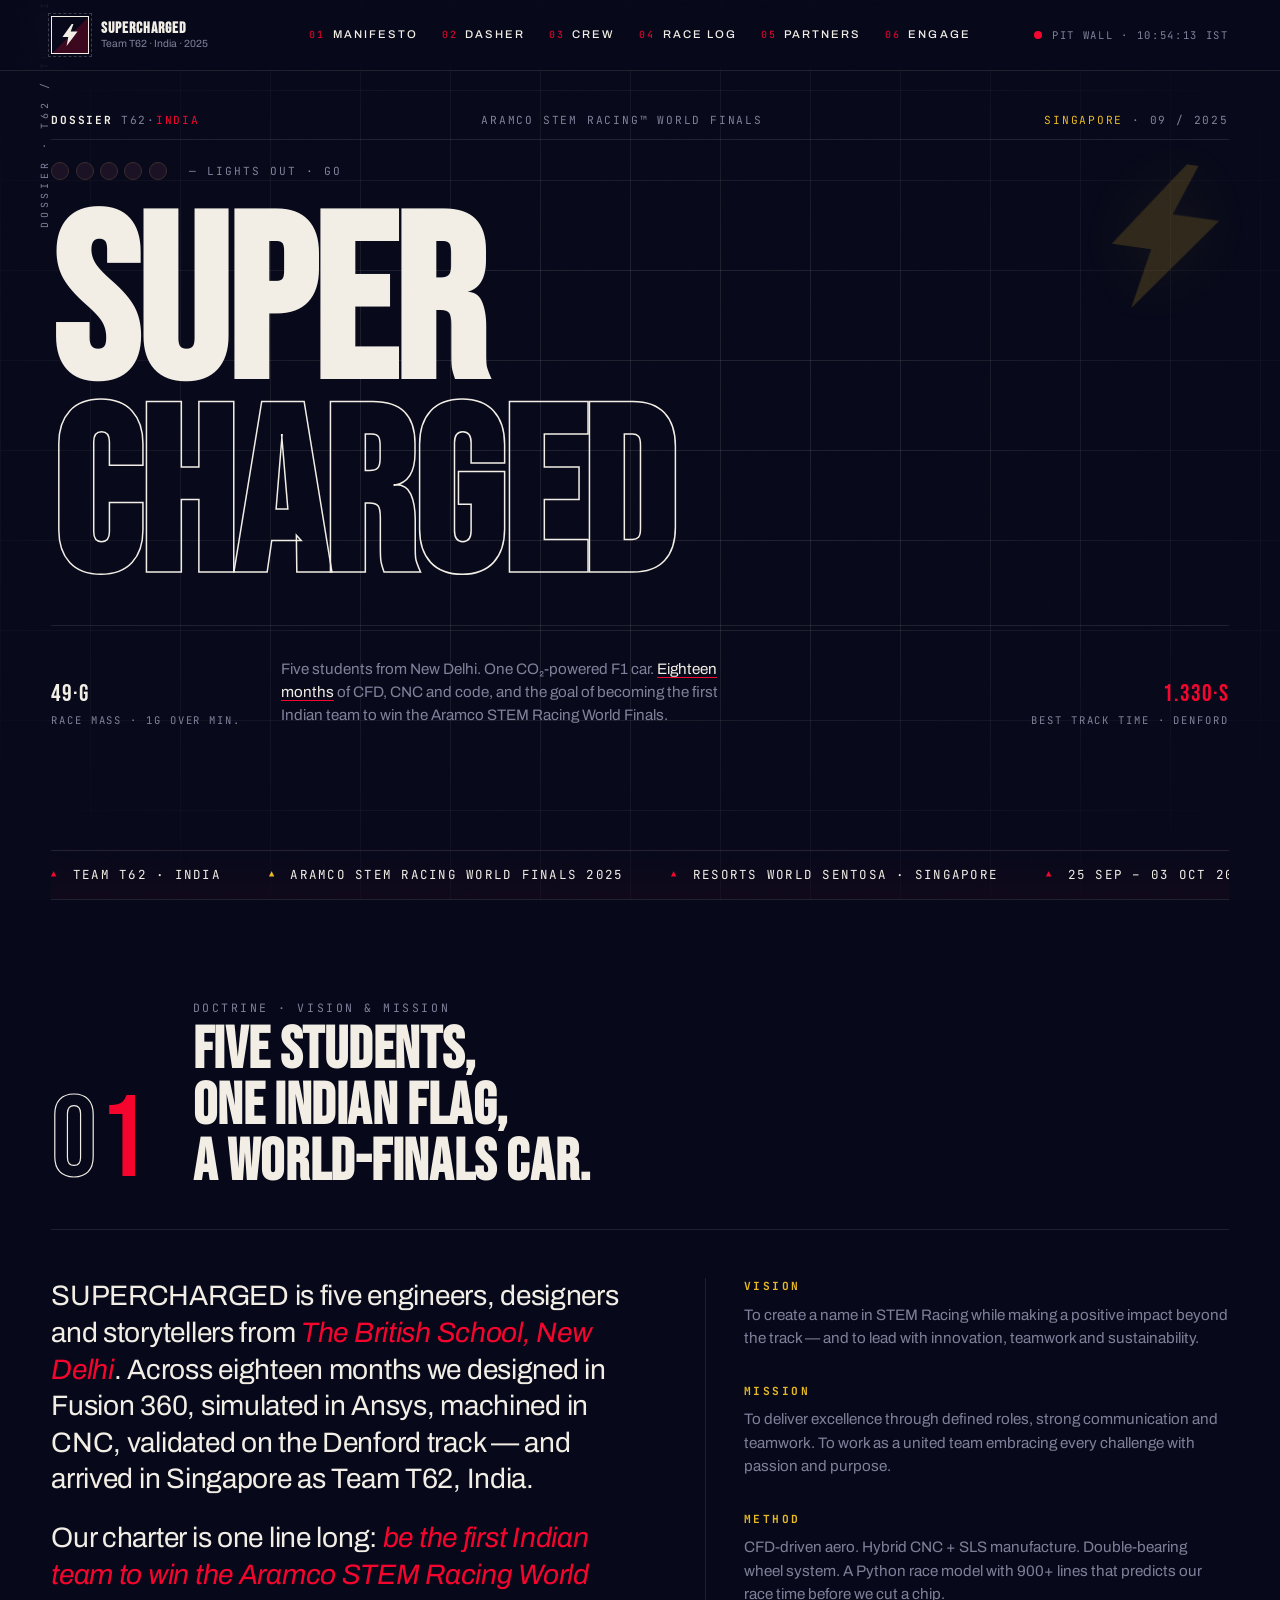
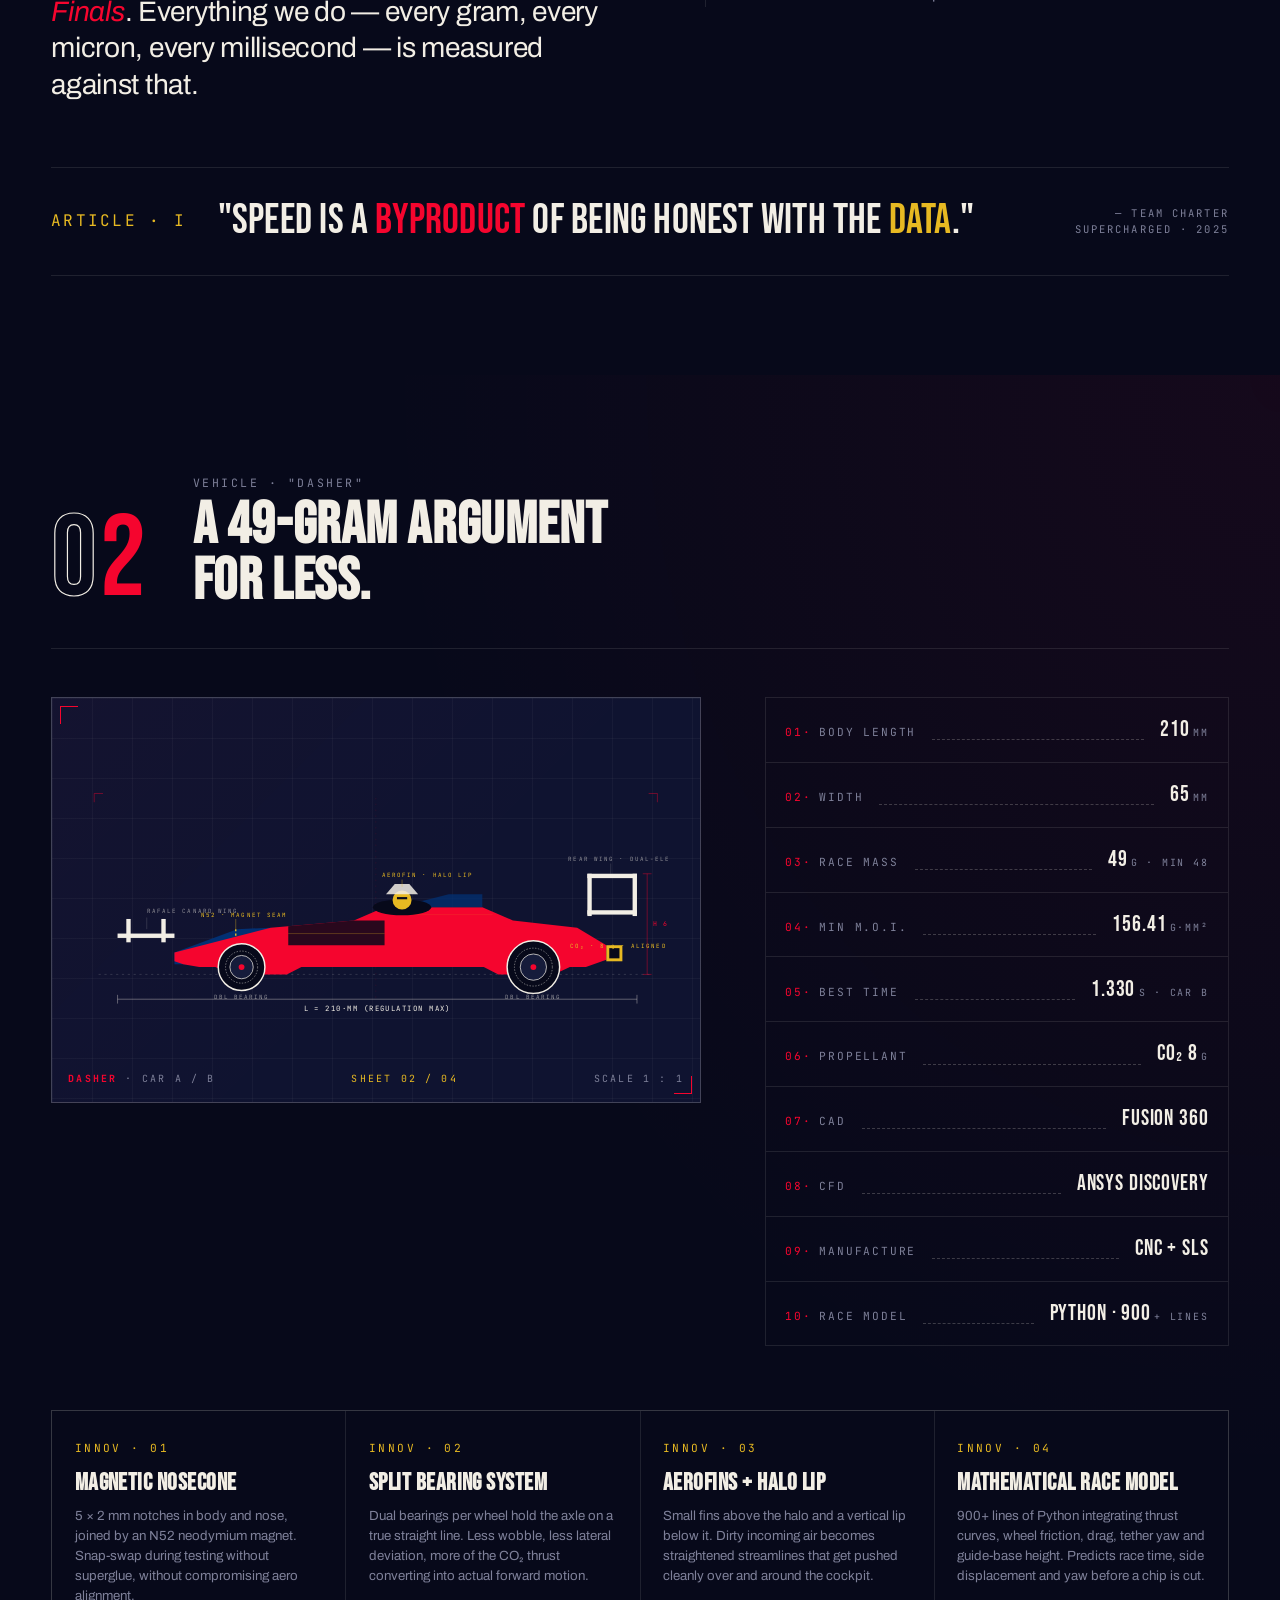
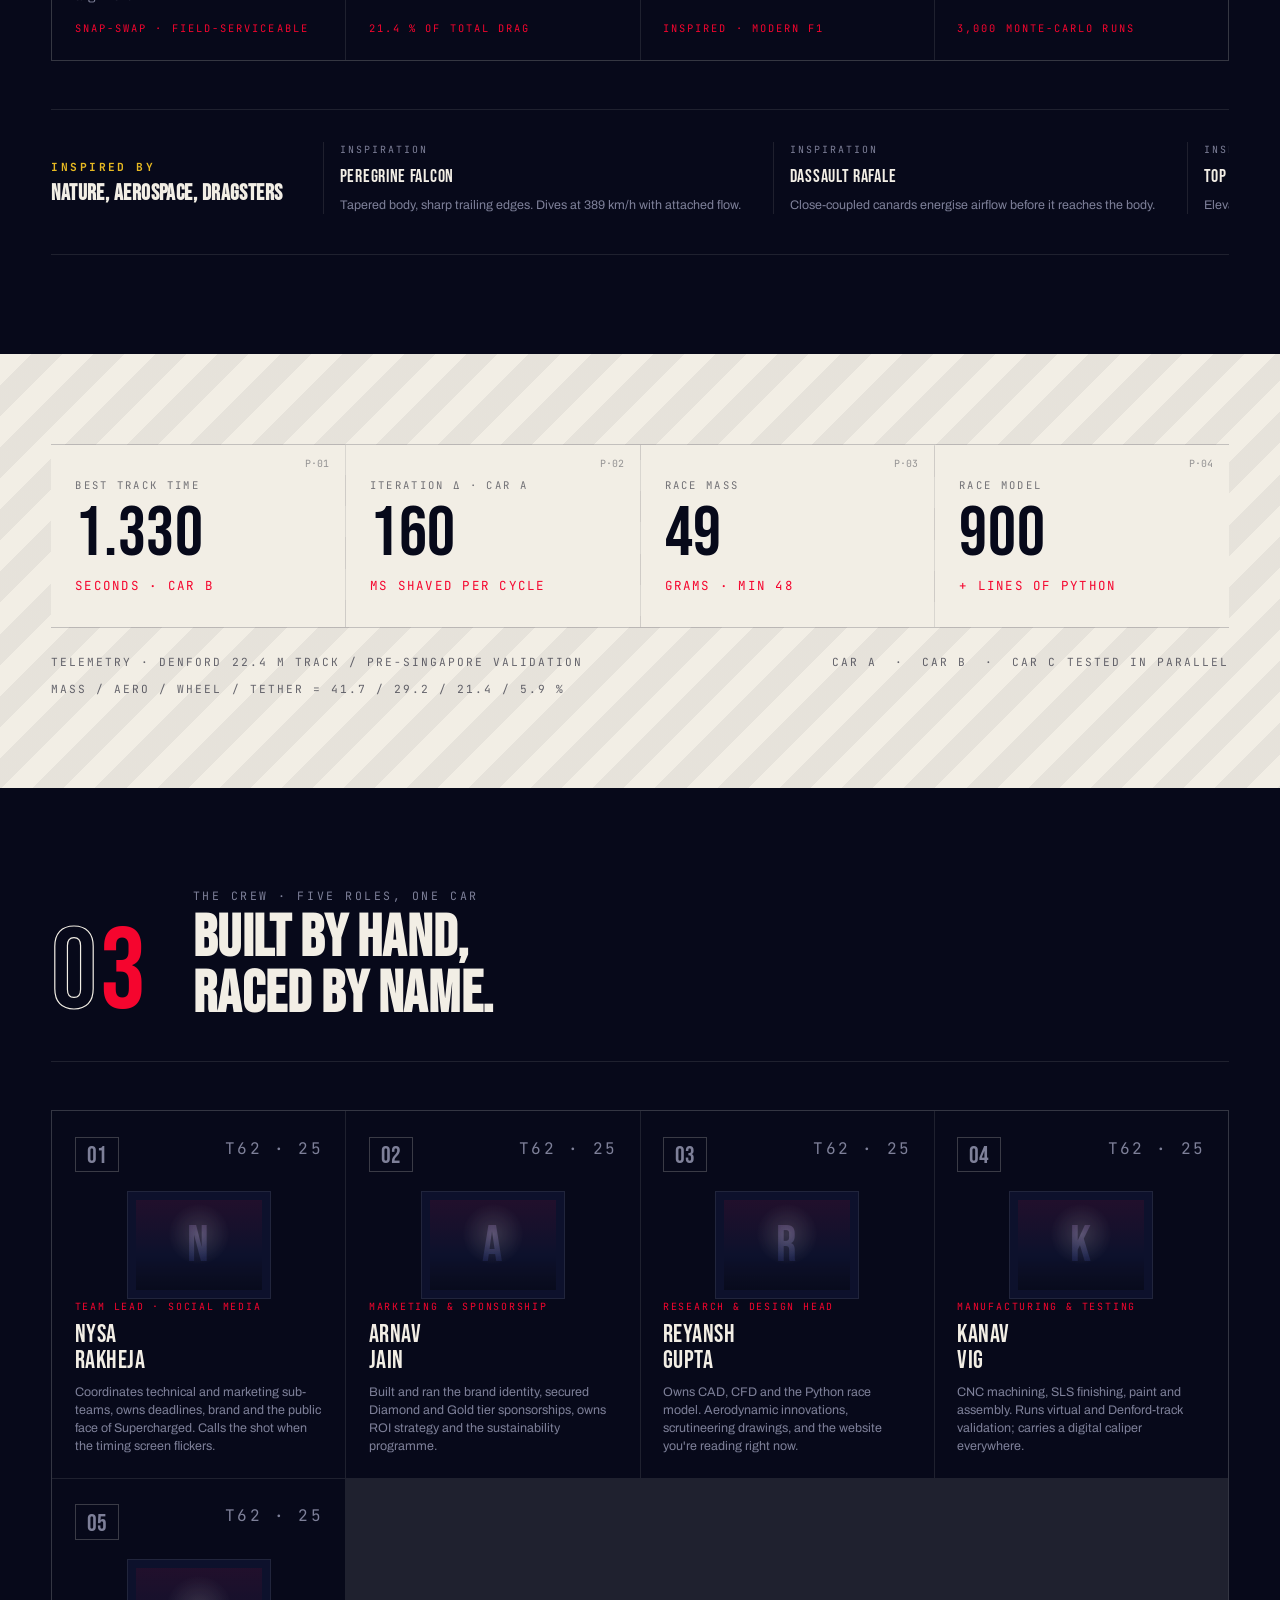
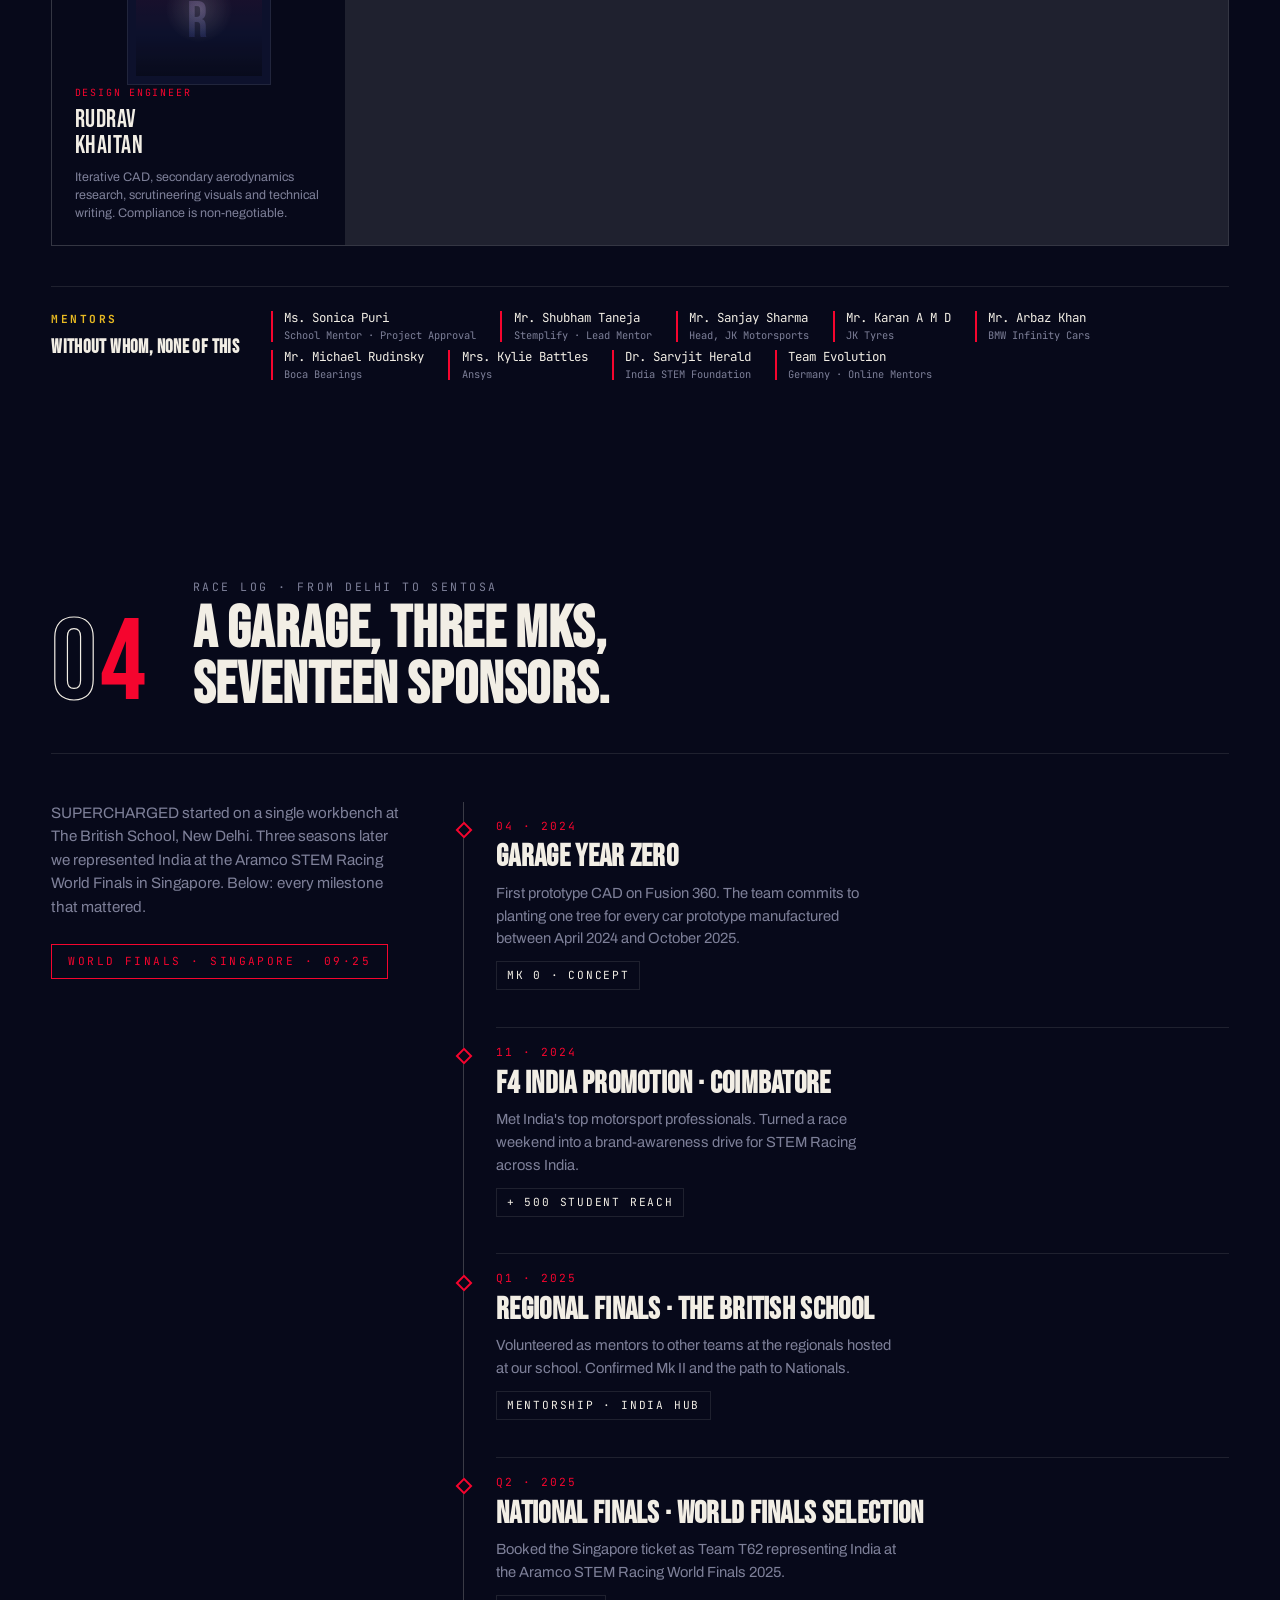
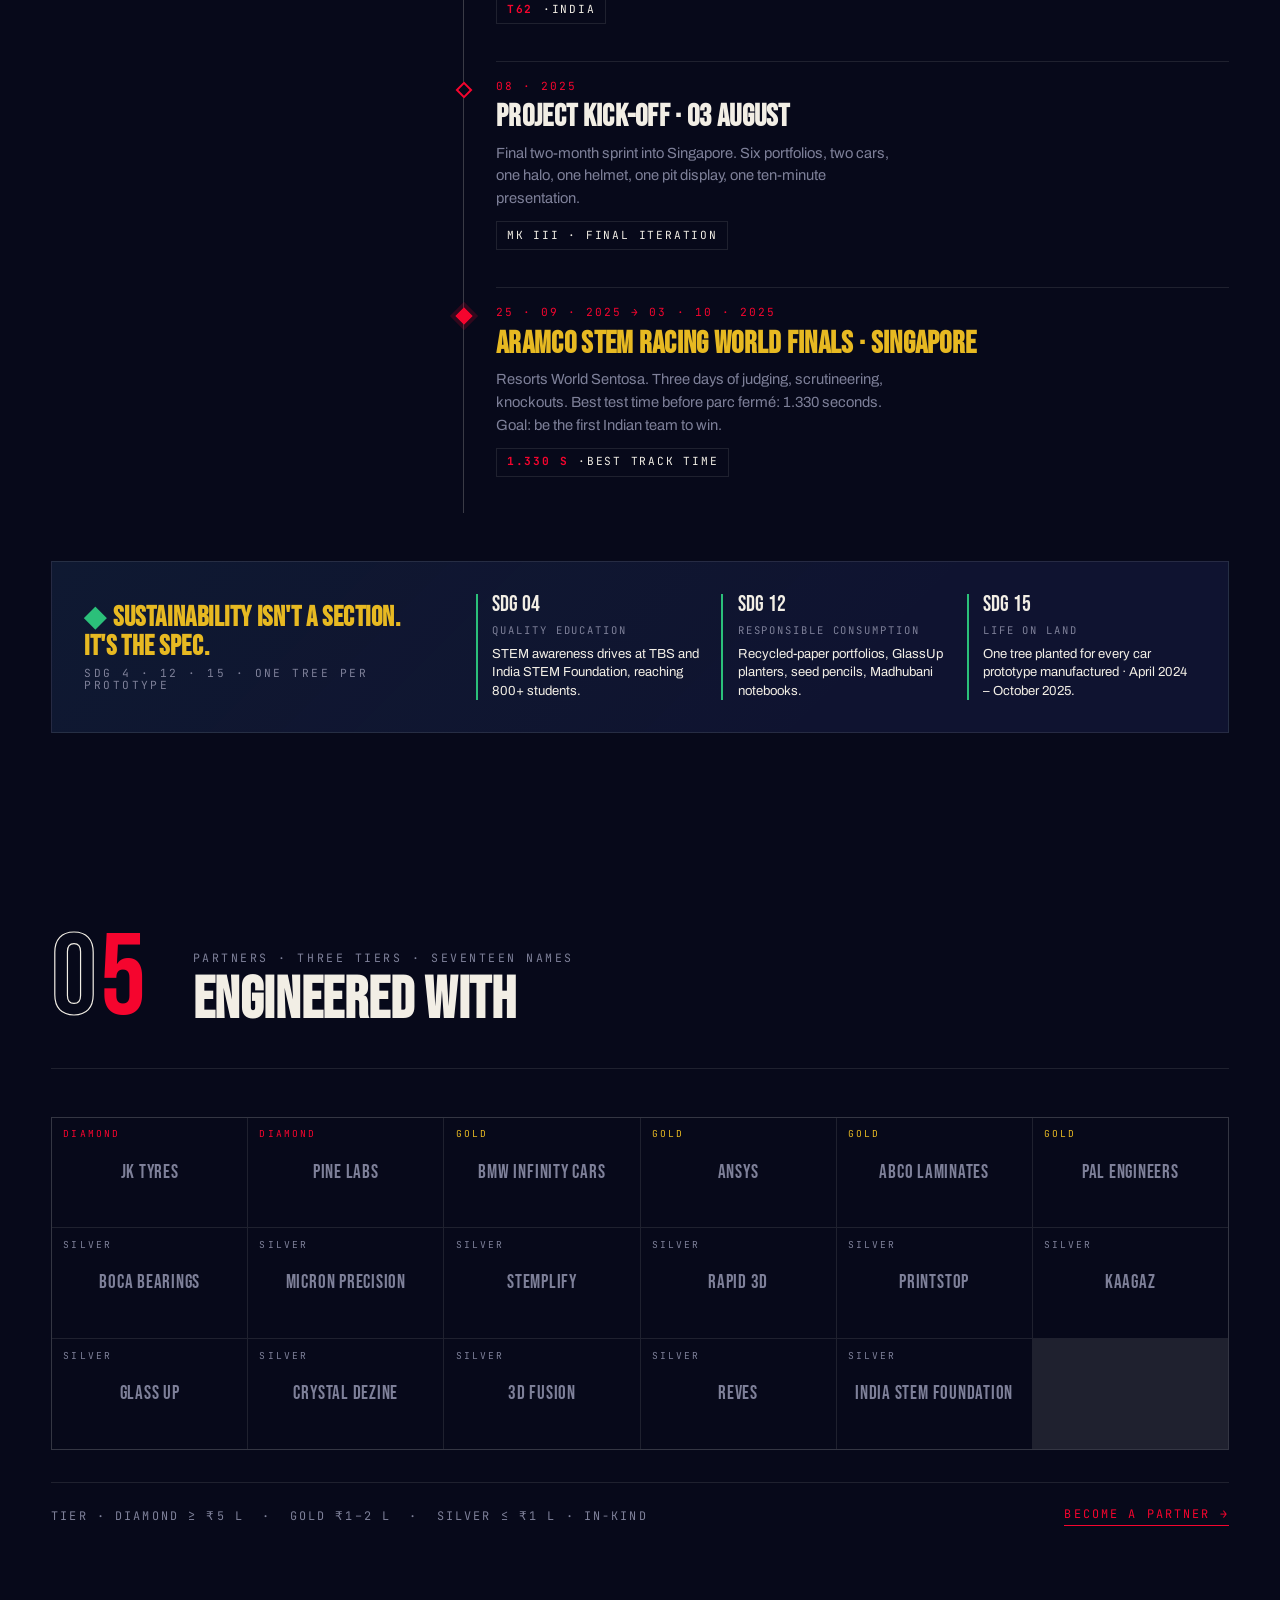
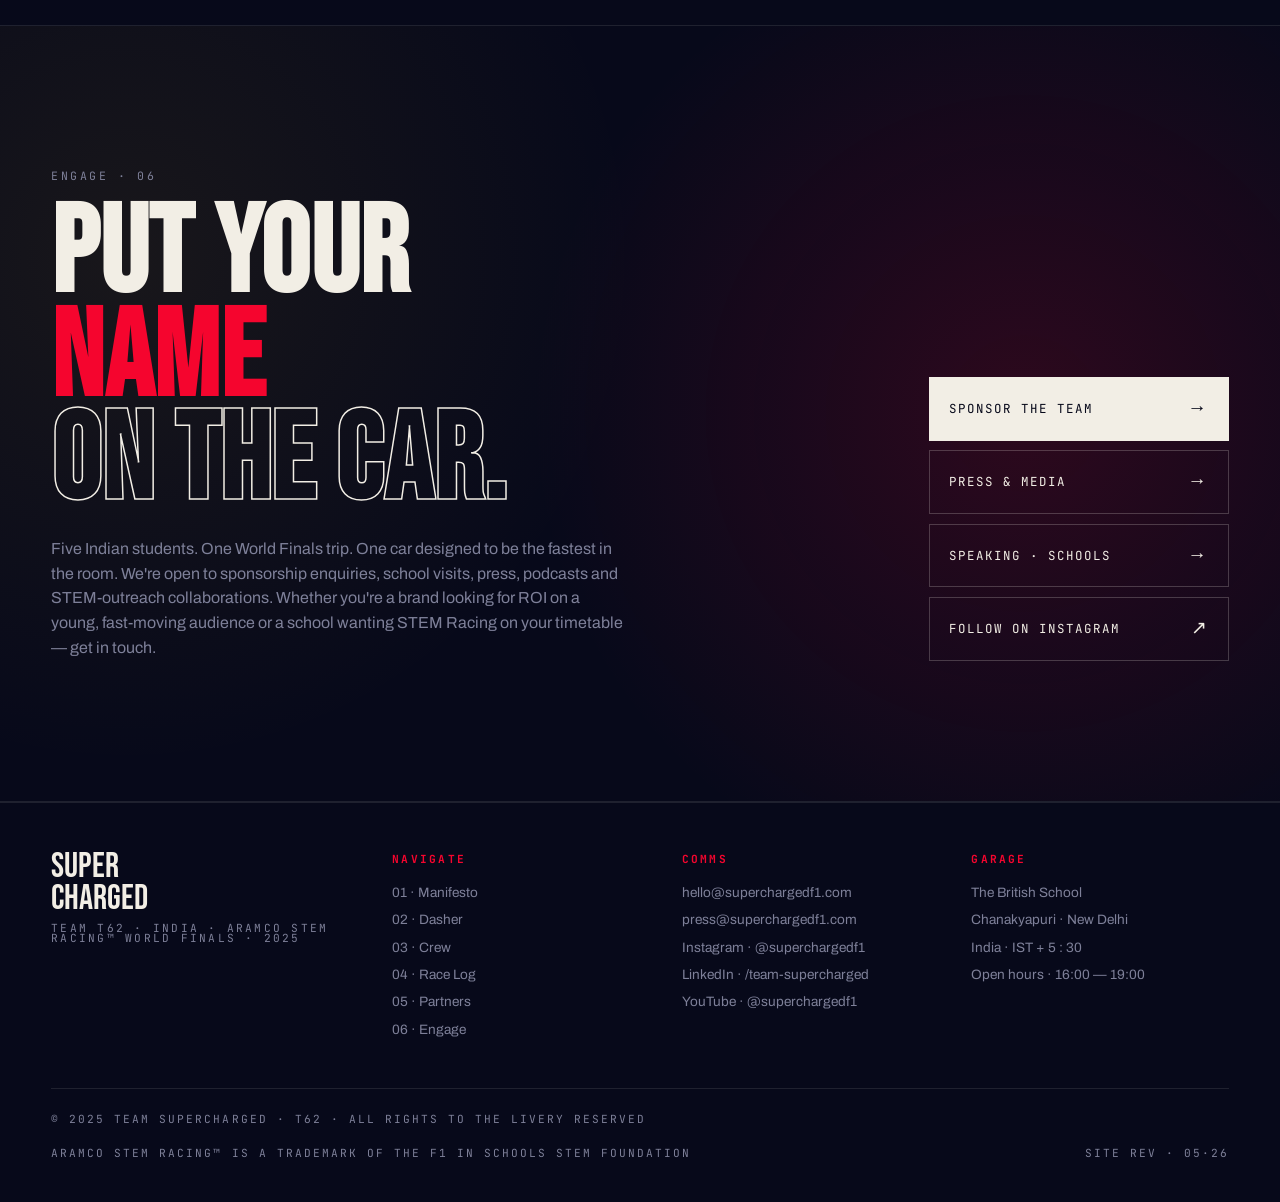
==== commit 871d9bd5: "Rewrite site with real Team T62 data from Singapore submissions Pulled team facts from the four Worl" ====
--- a/index.html
+++ b/index.html
@@ -3,32 +3,34 @@
 <head>
 <meta charset="UTF-8" />
 <meta name="viewport" content="width=device-width, initial-scale=1.0" />
-<title>SUPERCHARGED — STEM Racing™ World Finals · 2026</title>
-<meta name="description" content="SUPERCHARGED is a STEM Racing™ World Finals team engineering one of the fastest miniature Formula 1 cars on the planet." />
+<title>SUPERCHARGED · Team T62 · India · Aramco STEM Racing™ World Finals 2025</title>
+<meta name="description" content="Team T62 SUPERCHARGED — five Indian students who built Dasher, a CO₂-powered F1 in Schools car, and represented India at the Aramco STEM Racing World Finals 2025 in Singapore." />
 <link rel="preconnect" href="https://fonts.googleapis.com" />
 <link rel="preconnect" href="https://fonts.gstatic.com" crossorigin />
 <link href="https://fonts.googleapis.com/css2?family=Archivo:ital,wght@0,400;0,500;0,700;0,900;1,400&family=Bebas+Neue&family=JetBrains+Mono:wght@400;500;700&display=swap" rel="stylesheet" />
 <style>
   /* --------------------------------------------------------------
-     SUPERCHARGED · STEM Racing World Finals 2026
-     Aesthetic: Industrial racing brutalism / engineered editorial
+     SUPERCHARGED · Team T62 · STEM Racing World Finals 2025
+     Aesthetic: Industrial racing brutalism, brand red/yellow/blue
   -------------------------------------------------------------- */
   *, *::before, *::after { box-sizing: border-box; margin: 0; padding: 0; }
-  ::selection { background: #FF4D00; color: #0A0A0B; }
+  ::selection { background: #F5052E; color: #F2EEE5; }
   html { scroll-behavior: smooth; }
 
   :root {
-    --bg: #0A0A0B;
-    --bg-2: #121215;
-    --bg-3: #18181C;
+    --bg: #07091A;
+    --bg-2: #0F1330;
+    --bg-3: #161C3B;
     --text: #F2EEE5;
-    --muted: #7A7A7E;
-    --muted-2: #4F4F54;
+    --muted: #7E8099;
+    --muted-2: #4F5168;
     --line: rgba(242, 238, 229, 0.10);
     --line-strong: rgba(242, 238, 229, 0.22);
-    --accent: #FF4D00;
-    --accent-soft: rgba(255, 77, 0, 0.10);
-    --hot: #FFD60A;
+    --red: #F5052E;
+    --red-soft: rgba(245, 5, 46, 0.10);
+    --yellow: #E7B922;
+    --blue: #2A4FAA;
+    --blue-deep: #023073;
     --pad: clamp(1.25rem, 4vw, 3.5rem);
     --max: 1480px;
     --font-display: 'Bebas Neue', 'Archivo Black', sans-serif;
@@ -44,27 +46,22 @@
     overflow-x: hidden;
     -webkit-font-smoothing: antialiased;
     -moz-osx-font-smoothing: grayscale;
-    font-feature-settings: "ss01", "cv05";
-  }
-
-  /* Film grain overlay */
+  }
+
   .grain {
     position: fixed; inset: 0;
     pointer-events: none; z-index: 1000;
-    opacity: 0.06;
-    mix-blend-mode: overlay;
+    opacity: 0.06; mix-blend-mode: overlay;
     background-image: url("data:image/svg+xml;utf8,<svg viewBox='0 0 200 200' xmlns='http://www.w3.org/2000/svg'><filter id='n'><feTurbulence type='fractalNoise' baseFrequency='0.9' numOctaves='3' stitchTiles='stitch'/></filter><rect width='100%25' height='100%25' filter='url(%23n)' opacity='0.85'/></svg>");
   }
 
-  /* Background subtle grid */
   body::before {
     content: ""; position: fixed; inset: 0;
     background-image:
       linear-gradient(to right, var(--line) 1px, transparent 1px),
       linear-gradient(to bottom, var(--line) 1px, transparent 1px);
     background-size: 90px 90px;
-    pointer-events: none;
-    z-index: 0;
+    pointer-events: none; z-index: 0;
     mask-image: radial-gradient(ellipse at center, black 30%, transparent 90%);
   }
 
@@ -73,13 +70,20 @@
   img, svg { display: block; max-width: 100%; }
 
   .mono { font-family: var(--font-mono); letter-spacing: 0.02em; }
-  .muted { color: var(--muted); }
   .upper { text-transform: uppercase; letter-spacing: 0.14em; }
 
   .container {
     max-width: var(--max); margin: 0 auto;
     padding: 0 var(--pad);
     position: relative; z-index: 1;
+  }
+
+  /* Lightning bolt (used as accent throughout) */
+  .bolt {
+    width: 1em; height: 1em;
+    display: inline-block;
+    vertical-align: middle;
+    color: var(--yellow);
   }
 
   /* ===== TOP NAV ===== */
@@ -87,43 +91,40 @@
     position: fixed; top: 0; left: 0; right: 0; z-index: 100;
     display: grid;
     grid-template-columns: 1fr auto 1fr;
-    gap: 2rem;
-    align-items: center;
+    gap: 2rem; align-items: center;
     padding: 1rem var(--pad);
     backdrop-filter: blur(12px);
     -webkit-backdrop-filter: blur(12px);
-    background: rgba(10, 10, 11, 0.55);
+    background: rgba(7, 9, 26, 0.62);
     border-bottom: 1px solid var(--line);
     font-size: 0.72rem;
-    transition: background 0.3s;
-  }
-
-  .mark {
-    display: flex; align-items: center; gap: 0.7rem;
-  }
+  }
+
+  .mark { display: flex; align-items: center; gap: 0.75rem; }
   .mark-glyph {
-    width: 36px; height: 36px;
+    width: 38px; height: 38px;
     border: 1.5px solid var(--text);
     display: grid; place-items: center;
-    font-family: var(--font-display);
-    font-size: 1.15rem;
-    line-height: 1; letter-spacing: 0.04em;
     position: relative;
-  }
+    background: linear-gradient(135deg, transparent 50%, rgba(245,5,46,0.22) 50%);
+  }
+  .mark-glyph svg { width: 22px; height: 22px; }
   .mark-glyph::after {
     content: ""; position: absolute;
     inset: -4px; border: 1px dashed var(--line-strong);
     pointer-events: none;
   }
   .mark-meta { display: flex; flex-direction: column; line-height: 1.1; }
-  .mark-meta strong { font-family: var(--font-display); letter-spacing: 0.06em; font-size: 1rem; }
+  .mark-meta strong {
+    font-family: var(--font-display);
+    font-size: 1rem; letter-spacing: 0.06em;
+  }
   .mark-meta span { color: var(--muted); font-size: 0.65rem; }
 
   .menu {
-    display: flex; gap: 1.6rem;
+    display: flex; gap: 1.5rem;
     text-transform: uppercase; letter-spacing: 0.18em;
-    font-size: 0.7rem;
-    font-weight: 500;
+    font-size: 0.7rem; font-weight: 500;
   }
   .menu a {
     position: relative; padding: 0.5rem 0;
@@ -131,11 +132,11 @@
   }
   .menu a::before {
     content: attr(data-num);
-    color: var(--accent); margin-right: 0.45rem;
+    color: var(--red); margin-right: 0.45rem;
     font-family: var(--font-mono); font-size: 0.62rem;
-    opacity: 0.7;
-  }
-  .menu a:hover { color: var(--accent); }
+    opacity: 0.85;
+  }
+  .menu a:hover { color: var(--yellow); }
 
   .status {
     display: flex; align-items: center; justify-content: flex-end;
@@ -145,14 +146,14 @@
   }
   .dot {
     width: 8px; height: 8px; border-radius: 50%;
-    background: var(--accent);
-    box-shadow: 0 0 0 0 var(--accent);
+    background: var(--red);
+    box-shadow: 0 0 0 0 var(--red);
     animation: pulse 1.6s infinite;
   }
   @keyframes pulse {
-    0% { box-shadow: 0 0 0 0 rgba(255, 77, 0, 0.6); }
-    70% { box-shadow: 0 0 0 9px rgba(255, 77, 0, 0); }
-    100% { box-shadow: 0 0 0 0 rgba(255, 77, 0, 0); }
+    0% { box-shadow: 0 0 0 0 rgba(245, 5, 46, 0.6); }
+    70% { box-shadow: 0 0 0 9px rgba(245, 5, 46, 0); }
+    100% { box-shadow: 0 0 0 0 rgba(245, 5, 46, 0); }
   }
 
   /* ===== HERO ===== */
@@ -161,8 +162,7 @@
     min-height: 100vh;
     padding: 7rem var(--pad) 0;
     display: flex; flex-direction: column;
-    overflow: hidden;
-    isolation: isolate;
+    overflow: hidden; isolation: isolate;
   }
 
   .hero-meta {
@@ -172,26 +172,28 @@
     color: var(--muted);
     padding-bottom: 0.6rem;
     border-bottom: 1px solid var(--line);
-    flex-wrap: wrap;
-    gap: 1rem;
+    flex-wrap: wrap; gap: 1rem;
   }
   .hero-meta strong { color: var(--text); margin-right: 0.5rem; }
-  .hero-meta .acc { color: var(--accent); }
+  .hero-meta .red { color: var(--red); }
+  .hero-meta .ylw { color: var(--yellow); }
 
   /* Race start lights */
   .lights {
-    display: flex; gap: 0.4rem;
-    align-items: center;
+    display: flex; gap: 0.4rem; align-items: center;
     margin: 1.4rem 0 0.6rem;
   }
   .lights .lamp {
-    width: 18px; height: 18px;
-    border-radius: 50%;
-    background: #2a2226;
+    width: 18px; height: 18px; border-radius: 50%;
+    background: #1a1224;
     border: 1px solid #3a2c2c;
     transition: all 0.3s;
   }
-  .lights .lamp.on { background: var(--accent); box-shadow: 0 0 14px var(--accent), 0 0 30px rgba(255,77,0,0.4); border-color: var(--accent); }
+  .lights .lamp.on {
+    background: var(--red);
+    box-shadow: 0 0 14px var(--red), 0 0 30px rgba(245,5,46,0.4);
+    border-color: var(--red);
+  }
   .lights .label {
     margin-left: 1rem;
     font-family: var(--font-mono); font-size: 0.7rem;
@@ -206,6 +208,7 @@
     line-height: 0.84;
     letter-spacing: -0.01em;
     text-transform: uppercase;
+    position: relative;
   }
   .hero-title .line {
     display: block;
@@ -213,50 +216,61 @@
     opacity: 0;
     animation: rise 1.1s cubic-bezier(.2,.8,.2,1) 0.4s forwards;
   }
-  .hero-title .line:nth-child(2) { animation-delay: 0.55s; color: var(--bg); -webkit-text-stroke: 1.5px var(--text); }
+  .hero-title .line:nth-child(2) {
+    animation-delay: 0.55s;
+    color: transparent;
+    -webkit-text-stroke: 1.5px var(--text);
+  }
   @keyframes rise { to { transform: translateY(0); opacity: 1; } }
+
+  /* Big lightning bolt floating in hero */
+  .hero-bolt {
+    position: absolute;
+    right: -2vw; top: 18%;
+    width: 22vw; max-width: 320px; min-width: 140px;
+    color: var(--yellow);
+    opacity: 0.18;
+    z-index: -1;
+    transform: rotate(8deg);
+    filter: drop-shadow(0 0 30px rgba(231,185,34,0.4));
+    animation: boltDrift 7s ease-in-out infinite alternate;
+  }
+  @keyframes boltDrift {
+    from { transform: rotate(8deg) translateY(0); opacity: 0.18; }
+    to { transform: rotate(10deg) translateY(-12px); opacity: 0.24; }
+  }
 
   .hero-foot {
     display: grid;
     grid-template-columns: auto 1fr auto;
-    gap: 2.5rem;
-    align-items: end;
+    gap: 2.5rem; align-items: end;
     padding: 2rem 0 1.4rem;
     border-top: 1px solid var(--line);
     margin-top: 1.5rem;
   }
-  .dim {
-    display: flex; flex-direction: column;
-    font-family: var(--font-mono); line-height: 1.2;
-  }
-  .dim .big { font-size: 1.05rem; color: var(--text); letter-spacing: 0.04em; }
-  .dim .small { font-size: 0.66rem; color: var(--muted); text-transform: uppercase; letter-spacing: 0.18em; }
-  .dim .acc { color: var(--accent); }
+  .dim { display: flex; flex-direction: column; font-family: var(--font-mono); line-height: 1.2; }
+  .dim .big {
+    font-family: var(--font-display);
+    font-size: 1.5rem;
+    letter-spacing: 0.04em;
+    color: var(--text);
+  }
+  .dim .big.red { color: var(--red); }
+  .dim .small {
+    font-size: 0.66rem; color: var(--muted);
+    text-transform: uppercase; letter-spacing: 0.18em;
+    margin-top: 0.3rem;
+  }
 
   .hero-words {
-    max-width: 28rem;
+    max-width: 30rem;
     color: var(--muted);
     font-size: clamp(0.95rem, 1.1vw, 1.05rem);
     line-height: 1.5;
   }
   .hero-words em {
     font-style: normal; color: var(--text);
-    border-bottom: 1px solid var(--accent);
-  }
-
-  /* Floating accent shape */
-  .hero-shape {
-    position: absolute;
-    right: -4vw; top: 35%;
-    width: 36vw; aspect-ratio: 1/1;
-    background: radial-gradient(circle at center, rgba(255,77,0,0.18), rgba(255,77,0,0) 65%);
-    filter: blur(20px);
-    z-index: -1;
-    animation: drift 14s ease-in-out infinite alternate;
-  }
-  @keyframes drift {
-    from { transform: translate(0,0) scale(1); }
-    to { transform: translate(-3%, 4%) scale(1.08); }
+    border-bottom: 1px solid var(--red);
   }
 
   /* Vertical side label */
@@ -277,32 +291,32 @@
     border-top: 1px solid var(--line);
     border-bottom: 1px solid var(--line);
     padding: 0.9rem 0;
-    overflow: hidden;
-    position: relative;
-    background: linear-gradient(180deg, transparent, rgba(255,77,0,0.04));
+    overflow: hidden; position: relative;
+    background: linear-gradient(180deg, transparent, rgba(245,5,46,0.04));
   }
   .ticker-track {
-    display: flex; gap: 3.5rem;
+    display: flex; gap: 3rem;
     width: max-content;
-    animation: ticker 40s linear infinite;
-    font-family: var(--font-mono);
-    font-size: 0.78rem;
-    letter-spacing: 0.18em;
-    text-transform: uppercase;
+    animation: ticker 50s linear infinite;
+    font-family: var(--font-mono); font-size: 0.78rem;
+    letter-spacing: 0.18em; text-transform: uppercase;
     align-items: center;
   }
-  .ticker-track span { color: var(--text); display: inline-flex; align-items: center; gap: 1rem; }
-  .ticker-track span::before { content: "▲"; color: var(--accent); font-size: 0.7em; }
+  .ticker-track span {
+    color: var(--text);
+    display: inline-flex; align-items: center; gap: 0.9rem;
+  }
+  .ticker-track span::before {
+    content: "▲"; color: var(--red); font-size: 0.7em;
+  }
+  .ticker-track span.ylw::before { color: var(--yellow); }
   @keyframes ticker {
     from { transform: translateX(0); }
     to { transform: translateX(-50%); }
   }
 
   /* ===== SECTIONS ===== */
-  section {
-    padding: clamp(5rem, 11vh, 9rem) 0;
-    position: relative;
-  }
+  section { padding: clamp(5rem, 11vh, 9rem) 0; position: relative; }
 
   .section-head {
     display: grid;
@@ -317,10 +331,12 @@
     font-family: var(--font-display);
     font-size: clamp(4rem, 9vw, 8rem);
     line-height: 0.85;
-    color: var(--accent);
+    color: var(--red);
     letter-spacing: 0.02em;
   }
-  .section-num span { color: var(--text); -webkit-text-stroke: 1.2px var(--text); color: transparent; }
+  .section-num span {
+    color: transparent; -webkit-text-stroke: 1.2px var(--text);
+  }
   .section-title {
     font-family: var(--font-display);
     font-size: clamp(2.3rem, 4.6vw, 4.6rem);
@@ -346,13 +362,12 @@
   .manifesto p.lede {
     font-size: clamp(1.4rem, 2.2vw, 1.95rem);
     line-height: 1.3;
-    font-weight: 400;
     color: var(--text);
     letter-spacing: -0.01em;
   }
   .manifesto p.lede em {
     font-style: italic;
-    color: var(--accent);
+    color: var(--red);
     font-family: 'Archivo', serif;
   }
   .manifesto-side {
@@ -363,7 +378,7 @@
   .manifesto-side h4 {
     font-family: var(--font-mono);
     font-size: 0.7rem; letter-spacing: 0.22em; text-transform: uppercase;
-    color: var(--accent);
+    color: var(--yellow);
     margin-bottom: 0.5rem;
   }
   .manifesto-side p { color: var(--muted); font-size: 0.95rem; }
@@ -375,17 +390,17 @@
     padding: 2rem 0;
     display: grid;
     grid-template-columns: auto 1fr auto;
-    gap: 2rem;
-    align-items: center;
+    gap: 2rem; align-items: center;
   }
   .pull blockquote {
     font-family: var(--font-display);
-    font-size: clamp(1.6rem, 3.6vw, 3.4rem);
+    font-size: clamp(1.6rem, 3.3vw, 3.1rem);
     line-height: 1;
     text-transform: uppercase;
     letter-spacing: 0.005em;
   }
-  .pull blockquote span { color: var(--accent); }
+  .pull blockquote .red { color: var(--red); }
+  .pull blockquote .ylw { color: var(--yellow); }
   .pull .pull-meta {
     font-family: var(--font-mono); font-size: 0.66rem;
     color: var(--muted); text-transform: uppercase; letter-spacing: 0.2em;
@@ -394,7 +409,7 @@
 
   /* ===== MACHINE ===== */
   .machine {
-    background: radial-gradient(ellipse at top right, rgba(255,77,0,0.06), transparent 50%), var(--bg);
+    background: radial-gradient(ellipse at top right, rgba(245,5,46,0.06), transparent 50%), var(--bg);
   }
   .machine-grid {
     display: grid;
@@ -407,14 +422,12 @@
     border: 1px solid var(--line-strong);
     padding: 2rem;
     background:
-      linear-gradient(135deg, rgba(255,77,0,0.02), transparent 60%),
+      linear-gradient(135deg, rgba(245,5,46,0.02), transparent 60%),
       var(--bg-2);
-    aspect-ratio: 16/10;
-    overflow: hidden;
+    aspect-ratio: 16/10; overflow: hidden;
   }
   .blueprint::before {
-    content: "";
-    position: absolute; inset: 0;
+    content: ""; position: absolute; inset: 0;
     background-image:
       linear-gradient(to right, rgba(242,238,229,0.04) 1px, transparent 1px),
       linear-gradient(to bottom, rgba(242,238,229,0.04) 1px, transparent 1px);
@@ -429,14 +442,11 @@
   .blueprint .corners::after {
     content: ""; position: absolute;
     width: 18px; height: 18px;
-    border: 1px solid var(--accent);
+    border: 1px solid var(--red);
   }
   .blueprint .corners::before { top: 0; left: 0; border-right: none; border-bottom: none; }
   .blueprint .corners::after { bottom: 0; right: 0; border-left: none; border-top: none; }
-  .blueprint .car-svg {
-    position: relative;
-    width: 100%; height: 100%;
-  }
+  .blueprint .car-svg { position: relative; width: 100%; height: 100%; }
   .blueprint-meta {
     position: absolute; bottom: 1rem; left: 1rem; right: 1rem;
     display: flex; justify-content: space-between;
@@ -445,7 +455,8 @@
     text-transform: uppercase; letter-spacing: 0.22em;
     pointer-events: none;
   }
-  .blueprint-meta b { color: var(--accent); font-weight: 700; }
+  .blueprint-meta b { color: var(--red); font-weight: 700; }
+  .blueprint-meta .ylw { color: var(--yellow); }
 
   .specs {
     display: flex; flex-direction: column;
@@ -455,13 +466,13 @@
     display: grid;
     grid-template-columns: auto 1fr auto;
     gap: 1rem;
-    padding: 1rem 1.2rem;
+    padding: 0.95rem 1.2rem;
     border-bottom: 1px solid var(--line);
     align-items: baseline;
     transition: background 0.2s, padding-left 0.3s;
   }
   .spec-row:last-child { border-bottom: none; }
-  .spec-row:hover { background: rgba(255,77,0,0.04); padding-left: 1.6rem; }
+  .spec-row:hover { background: rgba(245,5,46,0.04); padding-left: 1.6rem; }
   .spec-row .key {
     font-family: var(--font-mono);
     font-size: 0.7rem;
@@ -471,28 +482,199 @@
   }
   .spec-row .key::before {
     content: attr(data-i) "·";
-    color: var(--accent);
+    color: var(--red);
     margin-right: 0.5rem;
   }
   .spec-row .dots {
     border-bottom: 1px dashed var(--line-strong);
-    height: 1px;
-    align-self: end;
-    margin-bottom: 0.4rem;
+    height: 1px; align-self: end; margin-bottom: 0.4rem;
   }
   .spec-row .val {
     font-family: var(--font-display);
-    font-size: 1.4rem;
+    font-size: 1.35rem;
     letter-spacing: 0.04em;
     text-transform: uppercase;
     color: var(--text);
   }
-  .spec-row .val small { font-family: var(--font-mono); font-size: 0.65rem; color: var(--muted); margin-left: 0.2rem; letter-spacing: 0.18em; }
+  .spec-row .val small {
+    font-family: var(--font-mono); font-size: 0.62rem;
+    color: var(--muted);
+    margin-left: 0.2rem; letter-spacing: 0.18em;
+  }
+
+  /* INNOVATIONS */
+  .innov {
+    margin-top: 4rem;
+    display: grid;
+    grid-template-columns: repeat(auto-fit, minmax(220px, 1fr));
+    gap: 1px;
+    background: var(--line);
+    border: 1px solid var(--line);
+  }
+  .innov-card {
+    background: var(--bg);
+    padding: 1.5rem 1.4rem;
+    transition: background 0.3s, color 0.3s;
+    position: relative;
+    min-height: 230px;
+    display: flex; flex-direction: column; justify-content: space-between;
+    overflow: hidden;
+  }
+  .innov-card:hover { background: var(--bg-2); }
+  .innov-card .innov-num {
+    font-family: var(--font-mono);
+    font-size: 0.7rem;
+    color: var(--yellow);
+    text-transform: uppercase;
+    letter-spacing: 0.22em;
+  }
+  .innov-card h4 {
+    font-family: var(--font-display);
+    font-size: 1.5rem;
+    text-transform: uppercase;
+    letter-spacing: 0.02em;
+    line-height: 1.05;
+    margin-top: 0.6rem;
+  }
+  .innov-card p {
+    color: var(--muted);
+    font-size: 0.83rem;
+    line-height: 1.5;
+    margin-top: 0.7rem;
+  }
+  .innov-card .tag {
+    margin-top: 0.9rem;
+    font-family: var(--font-mono);
+    font-size: 0.65rem;
+    color: var(--red);
+    text-transform: uppercase;
+    letter-spacing: 0.2em;
+  }
+
+  /* INSPIRATIONS strip */
+  .inspirations {
+    margin-top: 3rem;
+    border-top: 1px solid var(--line);
+    border-bottom: 1px solid var(--line);
+    padding: 2rem 0;
+    display: grid;
+    grid-template-columns: auto 1fr;
+    gap: 2.5rem;
+    align-items: center;
+  }
+  .inspirations h5 {
+    font-family: var(--font-mono);
+    font-size: 0.7rem;
+    color: var(--yellow);
+    text-transform: uppercase;
+    letter-spacing: 0.22em;
+  }
+  .inspirations h5 small {
+    display: block;
+    font-family: var(--font-display);
+    font-size: 1.4rem;
+    color: var(--text);
+    letter-spacing: 0.02em;
+    margin-top: 0.3rem;
+    line-height: 1.05;
+  }
+  .insp-row {
+    display: flex; gap: 2rem;
+    overflow-x: auto; padding-bottom: 0.5rem;
+  }
+  .insp-row::-webkit-scrollbar { height: 4px; }
+  .insp-row::-webkit-scrollbar-thumb { background: var(--line-strong); }
+  .insp {
+    flex-shrink: 0;
+    min-width: 200px;
+    border-left: 1px solid var(--line);
+    padding-left: 1rem;
+  }
+  .insp .from {
+    font-family: var(--font-mono);
+    font-size: 0.62rem;
+    color: var(--muted);
+    text-transform: uppercase;
+    letter-spacing: 0.2em;
+  }
+  .insp .what {
+    font-family: var(--font-display);
+    font-size: 1.1rem;
+    text-transform: uppercase;
+    letter-spacing: 0.04em;
+    margin-top: 0.3rem;
+    color: var(--text);
+  }
+  .insp .why {
+    font-size: 0.78rem;
+    color: var(--muted);
+    margin-top: 0.4rem;
+    line-height: 1.45;
+  }
+
+  /* ===== PERFORMANCE BAND ===== */
+  .perf {
+    background: var(--text); color: var(--bg);
+    padding: clamp(3rem, 7vw, 6rem) 0;
+    position: relative; overflow: hidden;
+  }
+  .perf::before {
+    content: "";
+    position: absolute; inset: 0;
+    background: repeating-linear-gradient(135deg,
+      transparent 0, transparent 22px,
+      rgba(7,9,26,0.05) 22px, rgba(7,9,26,0.05) 44px);
+    pointer-events: none;
+  }
+  .perf-grid {
+    display: grid;
+    grid-template-columns: repeat(4, 1fr);
+    gap: 1px;
+    background: rgba(7,9,26,0.10);
+    border-top: 1px solid rgba(7,9,26,0.10);
+    border-bottom: 1px solid rgba(7,9,26,0.10);
+  }
+  .perf-cell {
+    background: var(--text);
+    padding: 2rem 1.5rem;
+    display: flex; flex-direction: column; gap: 0.6rem;
+    position: relative;
+  }
+  .perf-cell .pk {
+    font-family: var(--font-mono);
+    font-size: 0.66rem; text-transform: uppercase; letter-spacing: 0.22em;
+    color: rgba(7,9,26,0.55);
+  }
+  .perf-cell .pv {
+    font-family: var(--font-display);
+    font-size: clamp(2.6rem, 5.5vw, 5.6rem);
+    line-height: 0.9; letter-spacing: 0.01em;
+  }
+  .perf-cell .pu {
+    font-family: var(--font-mono);
+    font-size: 0.78rem;
+    color: var(--red);
+    text-transform: uppercase; letter-spacing: 0.18em;
+  }
+  .perf-cell::before {
+    content: attr(data-i);
+    position: absolute; top: 0.7rem; right: 1rem;
+    font-family: var(--font-mono); font-size: 0.62rem;
+    color: rgba(7,9,26,0.4);
+  }
+  .perf-foot {
+    display: flex; justify-content: space-between;
+    margin-top: 1.6rem;
+    font-family: var(--font-mono); font-size: 0.7rem;
+    color: rgba(7,9,26,0.6);
+    text-transform: uppercase; letter-spacing: 0.18em;
+    flex-wrap: wrap; gap: 0.6rem;
+  }
 
   /* ===== CREW ===== */
   .crew-grid {
     display: grid;
-    grid-template-columns: repeat(auto-fit, minmax(260px, 1fr));
+    grid-template-columns: repeat(auto-fit, minmax(240px, 1fr));
     gap: 1px;
     background: var(--line);
     border: 1px solid var(--line);
@@ -507,18 +689,18 @@
     display: flex; flex-direction: column;
     justify-content: space-between;
   }
-  .crew-card:hover { background: var(--accent); color: var(--bg); }
-  .crew-card:hover .crew-num { color: var(--bg); border-color: var(--bg); }
-  .crew-card:hover .crew-role { color: var(--bg); }
-  .crew-card:hover .crew-portrait { opacity: 1; transform: scale(1.05); }
-  .crew-card:hover .crew-bio { color: var(--bg); opacity: 0.85; }
+  .crew-card:hover { background: var(--red); color: var(--text); }
+  .crew-card:hover .crew-num { color: var(--text); border-color: var(--text); }
+  .crew-card:hover .crew-role { color: var(--yellow); }
+  .crew-card:hover .crew-portrait { opacity: 1; transform: scale(1.04); }
+  .crew-card:hover .crew-bio { color: var(--text); opacity: 0.9; }
 
   .crew-top {
     display: flex; justify-content: space-between; align-items: flex-start;
     gap: 1rem;
   }
   .crew-num {
-    font-family: var(--font-display); font-size: 1.6rem;
+    font-family: var(--font-display); font-size: 1.5rem;
     line-height: 1;
     border: 1px solid var(--line-strong);
     padding: 0.4rem 0.7rem 0.2rem;
@@ -539,21 +721,21 @@
     content: ""; position: absolute; inset: 8px;
     background:
       radial-gradient(circle at 50% 38%, rgba(242,238,229,0.18), transparent 36%),
-      linear-gradient(180deg, rgba(255,77,0,0.10) 0%, transparent 60%, rgba(0,0,0,0.4));
+      linear-gradient(180deg, rgba(245,5,46,0.10) 0%, transparent 60%, rgba(0,0,0,0.4));
   }
   .crew-portrait::after {
     content: attr(data-init);
     position: absolute; inset: 0;
     display: grid; place-items: center;
-    font-family: var(--font-display); font-size: 3.6rem;
-    color: rgba(242,238,229,0.7);
+    font-family: var(--font-display); font-size: 3.2rem;
+    color: rgba(242,238,229,0.78);
     letter-spacing: 0.04em;
     mix-blend-mode: overlay;
   }
   .crew-bottom { margin-top: auto; }
   .crew-role {
     font-family: var(--font-mono);
-    font-size: 0.66rem; color: var(--accent);
+    font-size: 0.62rem; color: var(--red);
     text-transform: uppercase; letter-spacing: 0.18em;
     margin-bottom: 0.45rem;
     transition: color 0.2s;
@@ -565,92 +747,65 @@
     letter-spacing: 0.02em;
   }
   .crew-bio {
-    margin-top: 0.6rem;
+    margin-top: 0.55rem;
     font-size: 0.78rem; color: var(--muted);
     line-height: 1.45;
     transition: color 0.2s, opacity 0.2s;
   }
 
-  /* ===== PERFORMANCE BAND ===== */
-  .perf {
-    background: var(--text); color: var(--bg);
-    padding: clamp(3rem, 7vw, 6rem) 0;
-    position: relative;
-    overflow: hidden;
-  }
-  .perf::before {
-    content: "";
-    position: absolute; inset: 0;
-    background: repeating-linear-gradient(135deg,
-      transparent 0, transparent 22px,
-      rgba(10,10,11,0.05) 22px, rgba(10,10,11,0.05) 44px);
-    pointer-events: none;
-  }
-  .perf-grid {
+  /* MENTORS row */
+  .mentors {
+    margin-top: 2.5rem;
     display: grid;
-    grid-template-columns: repeat(4, 1fr);
-    gap: 1px;
-    background: rgba(10,10,11,0.12);
-    border-top: 1px solid rgba(10,10,11,0.12);
-    border-bottom: 1px solid rgba(10,10,11,0.12);
-  }
-  .perf-cell {
-    background: var(--text);
-    padding: 2rem 1.5rem;
-    display: flex; flex-direction: column; gap: 0.6rem;
-    position: relative;
-  }
-  .perf-cell .pk {
+    grid-template-columns: auto 1fr;
+    gap: 2rem; align-items: start;
+    border-top: 1px solid var(--line);
+    padding-top: 1.5rem;
+  }
+  .mentors h5 {
     font-family: var(--font-mono);
-    font-size: 0.66rem; text-transform: uppercase; letter-spacing: 0.22em;
-    color: rgba(10,10,11,0.55);
-  }
-  .perf-cell .pv {
+    font-size: 0.7rem;
+    color: var(--yellow);
+    text-transform: uppercase;
+    letter-spacing: 0.22em;
+  }
+  .mentors h5 small {
+    display: block;
     font-family: var(--font-display);
-    font-size: clamp(2.6rem, 5.5vw, 5.6rem);
-    line-height: 0.9; letter-spacing: 0.01em;
-  }
-  .perf-cell .pu {
+    font-size: 1.2rem;
+    color: var(--text);
+    letter-spacing: 0.02em;
+    margin-top: 0.3rem;
+  }
+  .mentor-list {
+    display: flex; flex-wrap: wrap; gap: 0.5rem 1.5rem;
+  }
+  .mentor-list span {
     font-family: var(--font-mono);
     font-size: 0.78rem;
-    color: var(--accent);
-    text-transform: uppercase; letter-spacing: 0.18em;
-  }
-  .perf-cell::before {
-    content: attr(data-i);
-    position: absolute; top: 0.7rem; right: 1rem;
-    font-family: var(--font-mono); font-size: 0.62rem;
-    color: rgba(10,10,11,0.4);
-  }
-
-  .perf-foot {
-    display: flex; justify-content: space-between;
-    margin-top: 1.6rem;
-    font-family: var(--font-mono); font-size: 0.7rem;
-    color: rgba(10,10,11,0.6);
-    text-transform: uppercase; letter-spacing: 0.18em;
-    flex-wrap: wrap; gap: 0.6rem;
-  }
-
-  /* ===== RACE LOG (TIMELINE) ===== */
+    color: var(--text);
+    border-left: 2px solid var(--red);
+    padding-left: 0.7rem;
+    line-height: 1.2;
+  }
+  .mentor-list span small { color: var(--muted); display: block; font-size: 0.65rem; margin-top: 0.2rem; }
+
+  /* ===== RACE LOG ===== */
   .log-wrap {
     display: grid;
     grid-template-columns: 1fr 2.2fr;
     gap: clamp(2rem, 5vw, 4rem);
     align-items: start;
   }
-  .log-side p {
-    color: var(--muted);
-    font-size: 0.95rem;
-  }
+  .log-side p { color: var(--muted); font-size: 0.95rem; }
   .log-side .badge {
     display: inline-block;
     margin-top: 1.5rem;
-    border: 1px solid var(--accent);
+    border: 1px solid var(--red);
     padding: 0.5rem 1rem;
     font-family: var(--font-mono);
     font-size: 0.7rem;
-    color: var(--accent);
+    color: var(--red);
     text-transform: uppercase; letter-spacing: 0.22em;
   }
 
@@ -658,6 +813,7 @@
     position: relative;
     border-left: 1px solid var(--line-strong);
     padding-left: 2rem;
+    list-style: none;
   }
   .ev {
     position: relative;
@@ -670,13 +826,17 @@
     position: absolute; left: -2.4rem; top: 1.4rem;
     width: 12px; height: 12px;
     background: var(--bg);
-    border: 2px solid var(--accent);
+    border: 2px solid var(--red);
     transform: rotate(45deg);
   }
-  .ev.now::before { background: var(--accent); box-shadow: 0 0 0 4px rgba(255,77,0,0.18); }
+  .ev.peak::before {
+    background: var(--red);
+    box-shadow: 0 0 0 4px rgba(245,5,46,0.18);
+  }
+  .ev.peak .ev-title { color: var(--yellow); }
   .ev .ev-date {
     font-family: var(--font-mono); font-size: 0.7rem;
-    color: var(--accent);
+    color: var(--red);
     text-transform: uppercase; letter-spacing: 0.18em;
     margin-bottom: 0.4rem;
   }
@@ -701,7 +861,73 @@
     padding: 0.3rem 0.6rem;
     text-transform: uppercase; letter-spacing: 0.16em;
   }
-  .ev .ev-stat strong { color: var(--accent); }
+  .ev .ev-stat strong { color: var(--red); }
+
+  /* SUSTAINABILITY STRIP */
+  .sustain {
+    margin-top: 3rem;
+    border: 1px solid var(--line);
+    padding: 2rem;
+    background:
+      linear-gradient(135deg, rgba(20,140,75,0.05), transparent 70%),
+      var(--bg-2);
+    display: grid;
+    grid-template-columns: 1fr 2fr;
+    gap: 2rem; align-items: center;
+    position: relative;
+  }
+  .sustain h4 {
+    font-family: var(--font-display);
+    font-size: clamp(1.4rem, 2.2vw, 2rem);
+    text-transform: uppercase;
+    letter-spacing: 0.02em;
+    color: var(--yellow);
+    line-height: 1.05;
+  }
+  .sustain h4 .leaf {
+    display: inline-block;
+    color: #2BC07A;
+    margin-right: 0.4rem;
+  }
+  .sustain h4 small {
+    display: block;
+    font-family: var(--font-mono);
+    font-size: 0.7rem;
+    color: var(--muted);
+    text-transform: uppercase;
+    letter-spacing: 0.22em;
+    margin-top: 0.4rem;
+    font-weight: 400;
+  }
+  .sdg-grid {
+    display: grid;
+    grid-template-columns: repeat(3, 1fr);
+    gap: 1rem;
+  }
+  .sdg {
+    border-left: 2px solid #2BC07A;
+    padding-left: 0.9rem;
+  }
+  .sdg .num {
+    font-family: var(--font-display);
+    font-size: 1.4rem;
+    color: var(--text);
+    line-height: 1;
+  }
+  .sdg .lbl {
+    font-family: var(--font-mono);
+    font-size: 0.66rem;
+    color: var(--muted);
+    text-transform: uppercase;
+    letter-spacing: 0.18em;
+    margin-top: 0.3rem;
+  }
+  .sdg .desc {
+    font-size: 0.82rem;
+    color: var(--text);
+    margin-top: 0.45rem;
+    line-height: 1.4;
+  }
 
   /* ===== PARTNERS ===== */
   .partners-grid {
@@ -721,7 +947,7 @@
     position: relative;
   }
   .partner:hover { background: var(--bg-2); }
-  .partner span {
+  .partner .name {
     font-family: var(--font-display);
     font-size: clamp(1.1rem, 1.5vw, 1.55rem);
     text-transform: uppercase;
@@ -729,13 +955,15 @@
     color: var(--muted);
     transition: color 0.2s, letter-spacing 0.3s;
   }
-  .partner:hover span { color: var(--text); letter-spacing: 0.08em; }
+  .partner:hover .name { color: var(--text); letter-spacing: 0.08em; }
   .partner .tier {
     position: absolute; top: 0.6rem; left: 0.7rem;
     font-family: var(--font-mono); font-size: 0.6rem;
-    color: var(--accent);
     text-transform: uppercase; letter-spacing: 0.22em;
   }
+  .tier.diamond { color: var(--red); }
+  .tier.gold { color: var(--yellow); }
+  .tier.silver { color: var(--muted); }
 
   .partners-cta {
     margin-top: 2rem;
@@ -747,7 +975,11 @@
     font-family: var(--font-mono); font-size: 0.74rem;
     text-transform: uppercase; letter-spacing: 0.18em;
   }
-  .partners-cta a { color: var(--accent); border-bottom: 1px solid var(--accent); padding-bottom: 2px; }
+  .partners-cta a {
+    color: var(--red);
+    border-bottom: 1px solid var(--red);
+    padding-bottom: 2px;
+  }
 
   /* ===== ENGAGE / CTA ===== */
   .engage {
@@ -755,15 +987,13 @@
     border-top: 1px solid var(--line);
     border-bottom: 1px solid var(--line);
     padding: clamp(5rem, 11vw, 9rem) 0;
-    position: relative;
-    overflow: hidden;
+    position: relative; overflow: hidden;
   }
   .engage::before {
-    content: "";
-    position: absolute; inset: 0;
+    content: ""; position: absolute; inset: 0;
     background:
-      radial-gradient(circle at 80% 50%, rgba(255,77,0,0.16), transparent 45%),
-      radial-gradient(circle at 10% 30%, rgba(255,214,10,0.06), transparent 40%);
+      radial-gradient(circle at 80% 50%, rgba(245,5,46,0.16), transparent 45%),
+      radial-gradient(circle at 10% 30%, rgba(231,185,34,0.08), transparent 40%);
     pointer-events: none;
   }
   .engage-inner {
@@ -780,8 +1010,14 @@
     text-transform: uppercase; letter-spacing: 0.005em;
   }
   .engage h2 .out { -webkit-text-stroke: 1.5px var(--text); color: transparent; }
-  .engage h2 .acc { color: var(--accent); }
-  .engage-body { max-width: 32rem; color: var(--muted); margin-top: 1.4rem; font-size: 1rem; }
+  .engage h2 .red { color: var(--red); }
+  .engage h2 .ylw { color: var(--yellow); }
+  .engage-body {
+    max-width: 36rem;
+    color: var(--muted);
+    margin-top: 1.4rem;
+    font-size: 1rem;
+  }
 
   .cta-stack {
     display: flex; flex-direction: column; gap: 0.6rem; align-items: stretch;
@@ -797,10 +1033,23 @@
     text-transform: uppercase; letter-spacing: 0.16em;
     cursor: pointer;
   }
-  .cta:hover { background: var(--accent); color: var(--bg); border-color: var(--accent); transform: translateX(-3px); }
+  .cta:hover {
+    background: var(--red);
+    color: var(--text);
+    border-color: var(--red);
+    transform: translateX(-3px);
+  }
   .cta .arr { font-family: var(--font-display); font-size: 1.2rem; }
-  .cta.primary { background: var(--text); color: var(--bg); border-color: var(--text); }
-  .cta.primary:hover { background: var(--accent); border-color: var(--accent); color: var(--bg); }
+  .cta.primary {
+    background: var(--text);
+    color: var(--bg);
+    border-color: var(--text);
+  }
+  .cta.primary:hover {
+    background: var(--red);
+    border-color: var(--red);
+    color: var(--text);
+  }
 
   /* ===== FOOTER ===== */
   footer {
@@ -812,13 +1061,13 @@
   }
   .foot-inner {
     display: grid;
-    grid-template-columns: 1fr 1fr 1fr 1fr;
+    grid-template-columns: 1.2fr 1fr 1fr 1fr;
     gap: 2rem;
     align-items: start;
   }
   .foot-brand {
     font-family: var(--font-display);
-    font-size: 2.3rem; line-height: 0.9;
+    font-size: 2.2rem; line-height: 0.9;
     text-transform: uppercase;
   }
   .foot-brand small {
@@ -833,25 +1082,39 @@
     font-family: var(--font-mono);
     font-size: 0.7rem;
     text-transform: uppercase; letter-spacing: 0.2em;
-    color: var(--accent);
+    color: var(--red);
     margin-bottom: 0.8rem;
   }
-  .foot-col ul { list-style: none; display: flex; flex-direction: column; gap: 0.4rem; }
-  .foot-col a { color: var(--muted); font-size: 0.85rem; transition: color 0.2s; }
+  .foot-col ul {
+    list-style: none;
+    display: flex; flex-direction: column; gap: 0.4rem;
+  }
+  .foot-col a, .foot-col li {
+    color: var(--muted);
+    font-size: 0.85rem;
+    transition: color 0.2s;
+  }
   .foot-col a:hover { color: var(--text); }
 
   .foot-bottom {
-    margin-top: 3rem; padding-top: 1.4rem;
+    margin-top: 3rem;
+    padding-top: 1.4rem;
     border-top: 1px solid var(--line);
-    display: flex; justify-content: space-between; gap: 1rem;
-    font-family: var(--font-mono); font-size: 0.7rem;
-    color: var(--muted);
-    text-transform: uppercase; letter-spacing: 0.18em;
+    display: flex; justify-content: space-between;
+    gap: 1rem;
+    font-family: var(--font-mono);
+    font-size: 0.7rem;
+    color: var(--muted);
+    text-transform: uppercase;
+    letter-spacing: 0.18em;
     flex-wrap: wrap;
   }
 
   /* ===== REVEAL ANIMATIONS ===== */
-  .reveal { opacity: 0; transform: translateY(28px); transition: opacity 0.9s ease, transform 0.9s cubic-bezier(.2,.8,.2,1); }
+  .reveal {
+    opacity: 0; transform: translateY(28px);
+    transition: opacity 0.9s ease, transform 0.9s cubic-bezier(.2,.8,.2,1);
+  }
   .reveal.in { opacity: 1; transform: none; }
   .reveal.d1 { transition-delay: 0.08s; }
   .reveal.d2 { transition-delay: 0.16s; }
@@ -865,7 +1128,12 @@
     .menu { display: none; }
     .hero-foot { grid-template-columns: 1fr; gap: 1.5rem; }
     .manifesto-grid { grid-template-columns: 1fr; }
-    .manifesto-side { border-left: none; border-top: 1px solid var(--line); padding-left: 0; padding-top: 1.5rem; }
+    .manifesto-side {
+      border-left: none;
+      border-top: 1px solid var(--line);
+      padding-left: 0;
+      padding-top: 1.5rem;
+    }
     .machine-grid { grid-template-columns: 1fr; }
     .perf-grid { grid-template-columns: repeat(2, 1fr); }
     .log-wrap { grid-template-columns: 1fr; }
@@ -873,6 +1141,10 @@
     .foot-inner { grid-template-columns: 1fr 1fr; }
     .pull { grid-template-columns: 1fr; gap: 1rem; }
     .pull .pull-meta { text-align: left; }
+    .sustain { grid-template-columns: 1fr; }
+    .sdg-grid { grid-template-columns: 1fr; }
+    .inspirations { grid-template-columns: 1fr; }
+    .mentors { grid-template-columns: 1fr; }
   }
   @media (max-width: 540px) {
     .perf-grid { grid-template-columns: 1fr; }
@@ -889,20 +1161,31 @@
 
 <div class="grain" aria-hidden="true"></div>
 
+<!-- Lightning bolt SVG (referenced via <use>) -->
+<svg width="0" height="0" style="position:absolute" aria-hidden="true">
+  <defs>
+    <symbol id="bolt" viewBox="0 0 24 32">
+      <path d="M14.5 0 L1 19 L9.5 19 L7 32 L23 11 L13 11 L17 0 Z" fill="currentColor"/>
+    </symbol>
+  </defs>
+</svg>
+
 <!-- ============================================================
      TOP NAV
 ============================================================ -->
 <header class="topnav">
-  <a href="#top" class="mark" aria-label="SUPERCHARGED home">
-    <div class="mark-glyph">SR</div>
+  <a href="#top" class="mark" aria-label="Team Supercharged home">
+    <div class="mark-glyph">
+      <svg><use href="#bolt"/></svg>
+    </div>
     <div class="mark-meta">
       <strong>SUPERCHARGED</strong>
-      <span>STEM Racing™ · 2026</span>
+      <span>Team T62 · India · 2025</span>
     </div>
   </a>
   <nav class="menu" aria-label="Primary">
     <a href="#manifesto" data-num="01">Manifesto</a>
-    <a href="#machine"   data-num="02">Machine</a>
+    <a href="#machine"   data-num="02">Dasher</a>
     <a href="#crew"      data-num="03">Crew</a>
     <a href="#log"       data-num="04">Race Log</a>
     <a href="#partners"  data-num="05">Partners</a>
@@ -910,7 +1193,7 @@
   </nav>
   <div class="status">
     <span class="dot" aria-hidden="true"></span>
-    <span>Pit Wall · <span id="liveClock">00:00:00 UTC</span></span>
+    <span>Pit Wall · <span id="liveClock">00:00:00 IST</span></span>
   </div>
 </header>
 
@@ -918,13 +1201,13 @@
      HERO
 ============================================================ -->
 <section class="hero" id="top">
-  <div class="hero-shape" aria-hidden="true"></div>
-  <span class="side-label" aria-hidden="true">Dossier · 026 / Class · Pro / Status · Active</span>
+  <svg class="hero-bolt" aria-hidden="true"><use href="#bolt"/></svg>
+  <span class="side-label" aria-hidden="true">Dossier · T62 / The British School / New Delhi</span>
 
   <div class="hero-meta">
-    <div><strong>Dossier</strong>26·<span class="acc">SR</span></div>
-    <div>STEM Racing™ World Finals</div>
-    <div>Singapore <span class="acc">·</span> 09 / 2026</div>
+    <div><strong>Dossier</strong>T62·<span class="red">India</span></div>
+    <div>Aramco STEM Racing™ World Finals</div>
+    <div><span class="ylw">Singapore</span> · 09 / 2025</div>
   </div>
 
   <div class="lights" aria-hidden="true">
@@ -943,32 +1226,40 @@
 
   <div class="hero-foot">
     <div class="dim">
-      <span class="big">210·MM</span>
-      <span class="small">Body Length</span>
+      <span class="big">49·G</span>
+      <span class="small">Race Mass · 1g over min.</span>
     </div>
     <div class="hero-words">
-      <p>Eighteen months of CFD, CNC, telemetry and tape. We build the world's <em>fastest miniature Formula 1 car</em> — engineered, raced and re-engineered until the stopwatch refuses to tick any lower.</p>
+      <p>Five students from New Delhi. One CO₂-powered F1 car. <em>Eighteen months</em> of CFD, CNC and code, and the goal of becoming the first Indian team to win the Aramco STEM Racing World Finals.</p>
     </div>
     <div class="dim" style="text-align:right;">
-      <span class="big" style="color: var(--accent)">≈ 1.04·s</span>
-      <span class="small">Race Time / 22.4 m</span>
+      <span class="big red">1.330·s</span>
+      <span class="small">Best Track Time · Denford</span>
     </div>
   </div>
 
   <div class="ticker" aria-hidden="true">
     <div class="ticker-track">
-      <span>0–80 KM/H IN &lt; 0.95 s</span>
-      <span>22.4 M Track</span>
-      <span>Mass · 55 g Min</span>
-      <span>CO₂ Dragster Class</span>
-      <span>Top 24 of 17,000 + Teams</span>
-      <span>Singapore · September 2026</span>
-      <span>0–80 KM/H IN &lt; 0.95 s</span>
-      <span>22.4 M Track</span>
-      <span>Mass · 55 g Min</span>
-      <span>CO₂ Dragster Class</span>
-      <span>Top 24 of 17,000 + Teams</span>
-      <span>Singapore · September 2026</span>
+      <span>Team T62 · India</span>
+      <span class="ylw">Aramco STEM Racing World Finals 2025</span>
+      <span>Resorts World Sentosa · Singapore</span>
+      <span>25 Sep – 03 Oct 2025</span>
+      <span>Car · Dasher</span>
+      <span class="ylw">CO₂ Dragster · Pro Class</span>
+      <span>Best Track Time · 1.330 s</span>
+      <span>Mass · 49 g</span>
+      <span>Drag Cd · 0.171</span>
+      <span class="ylw">Magnetic Nosecone · N52</span>
+      <span>Race Model · 900 + lines · Python</span>
+      <span>Team T62 · India</span>
+      <span class="ylw">Aramco STEM Racing World Finals 2025</span>
+      <span>Resorts World Sentosa · Singapore</span>
+      <span>25 Sep – 03 Oct 2025</span>
+      <span>Car · Dasher</span>
+      <span class="ylw">CO₂ Dragster · Pro Class</span>
+      <span>Best Track Time · 1.330 s</span>
+      <span>Mass · 49 g</span>
+      <span>Drag Cd · 0.171</span>
     </div>
   </div>
 </section>
@@ -981,38 +1272,38 @@
     <div class="section-head reveal">
       <div class="section-num"><span>0</span>1</div>
       <div>
-        <div class="section-kicker">Doctrine · Why we build</div>
-        <h2 class="section-title">A garage is a thesis statement</h2>
+        <div class="section-kicker">Doctrine · Vision &amp; Mission</div>
+        <h2 class="section-title">Five students,<br/>one Indian flag,<br/>a world-finals car.</h2>
       </div>
     </div>
 
     <div class="manifesto-grid">
       <div class="reveal d1">
-        <p class="lede">SUPERCHARGED is six engineers who refuse to round numbers up. We treat <em>every gram, every micron and every millisecond</em> as an open question — and the answer is always to build it again, lighter, sharper, faster.</p>
-
-        <p class="lede" style="margin-top:1.4rem;">We design in CAD, validate in CFD, machine on a 3-axis CNC, and prove the work on the 22.4 metre track at <em>1.04 seconds wide open</em>. Then we tear it down and start over.</p>
+        <p class="lede">SUPERCHARGED is five engineers, designers and storytellers from <em>The British School, New Delhi</em>. Across eighteen months we designed in Fusion 360, simulated in Ansys, machined in CNC, validated on the Denford track — and arrived in Singapore as Team T62, India.</p>
+
+        <p class="lede" style="margin-top:1.4rem;">Our charter is one line long: <em>be the first Indian team to win the Aramco STEM Racing World Finals</em>. Everything we do — every gram, every micron, every millisecond — is measured against that.</p>
       </div>
 
       <aside class="manifesto-side reveal d2">
         <div>
+          <h4>Vision</h4>
+          <p>To create a name in STEM Racing while making a positive impact beyond the track — and to lead with innovation, teamwork and sustainability.</p>
+        </div>
+        <div>
+          <h4>Mission</h4>
+          <p>To deliver excellence through defined roles, strong communication and teamwork. To work as a united team embracing every challenge with passion and purpose.</p>
+        </div>
+        <div>
           <h4>Method</h4>
-          <p>CFD-driven aero. CNC and SLA hybrid manufacture. Vibration-damped axle assembly. Full telemetry on every test pass.</p>
-        </div>
-        <div>
-          <h4>Discipline</h4>
-          <p>Three test windows weekly. Drag coefficient logged per iteration. Nothing leaves the bench without a measured improvement over the last car.</p>
-        </div>
-        <div>
-          <h4>Pedigree</h4>
-          <p>Regional champion → national finalist → World Finals selection 2026. 17,000+ teams enter the STEM Racing pipeline globally. We're now in the top 24.</p>
+          <p>CFD-driven aero. Hybrid CNC + SLS manufacture. Double-bearing wheel system. A Python race model with 900+ lines that predicts our race time before we cut a chip.</p>
         </div>
       </aside>
     </div>
 
     <div class="pull reveal">
-      <div class="mono small upper" style="color:var(--accent)">Article · I</div>
-      <blockquote>"Speed is a <span>byproduct</span> of being honest with the data."</blockquote>
-      <div class="pull-meta">— Team Charter<br/>Rev. 04 · 2026</div>
+      <div class="mono small upper" style="color:var(--yellow)">Article · I</div>
+      <blockquote>"Speed is a <span class="red">byproduct</span> of being honest with the <span class="ylw">data</span>."</blockquote>
+      <div class="pull-meta">— Team Charter<br/>SUPERCHARGED · 2025</div>
     </div>
   </div>
 </section>
@@ -1025,97 +1316,107 @@
     <div class="section-head reveal">
       <div class="section-num"><span>0</span>2</div>
       <div>
-        <div class="section-kicker">Vehicle · SR-Mk IV "Onyx"</div>
-        <h2 class="section-title">A 55-gram argument<br/>for less</h2>
+        <div class="section-kicker">Vehicle · "Dasher"</div>
+        <h2 class="section-title">A 49-gram argument<br/>for less.</h2>
       </div>
     </div>
 
     <div class="machine-grid">
       <figure class="blueprint reveal d1">
         <div class="corners"></div>
-        <svg class="car-svg" viewBox="0 0 800 320" xmlns="http://www.w3.org/2000/svg" role="img" aria-label="SR Mk IV technical view">
-          <!-- baseline -->
+        <svg class="car-svg" viewBox="0 0 800 320" xmlns="http://www.w3.org/2000/svg" role="img" aria-label="Dasher technical view">
           <line x1="20" y1="262" x2="780" y2="262" stroke="rgba(242,238,229,0.20)" stroke-dasharray="3 5"/>
-
-          <!-- centerline -->
-          <line x1="400" y1="20" x2="400" y2="300" stroke="rgba(255,77,0,0.18)" stroke-dasharray="2 6" stroke-width="0.8"/>
-
-          <!-- front wing -->
+          <line x1="400" y1="20" x2="400" y2="300" stroke="rgba(245,5,46,0.18)" stroke-dasharray="2 6" stroke-width="0.8"/>
+
+          <!-- front wing (Rafale canard inspired) -->
           <rect x="46" y="206" width="78" height="6" fill="#F2EEE5"/>
           <rect x="58" y="186" width="6" height="32" fill="#F2EEE5"/>
           <rect x="106" y="186" width="6" height="32" fill="#F2EEE5"/>
 
-          <!-- nose cone -->
-          <path d="M124 232 L210 200 L256 198 L256 248 L124 248 Z" fill="#FF4D00"/>
-
-          <!-- main body -->
-          <path d="M256 198 L370 188 L412 170 L546 170 L588 188 L676 198 L716 222 L716 242 L688 252 L666 252 L644 262 L568 262 L548 252 L298 252 L278 262 L202 262 L180 252 L158 252 L136 248 L124 244 L124 232 Z" fill="#FF4D00"/>
-
-          <!-- sidepod cut -->
-          <path d="M280 196 L370 188 L412 188 L412 222 L280 222 Z" fill="#0A0A0B" opacity="0.85"/>
-
-          <!-- engine cover ridge -->
-          <path d="M438 168 L500 152 L546 152 L546 170 L438 170 Z" fill="#0A0A0B" opacity="0.5"/>
-
-          <!-- cockpit / driver -->
-          <ellipse cx="436" cy="170" rx="40" ry="11" fill="#0A0A0B"/>
-          <circle cx="436" cy="160" r="13" fill="#F2EEE5"/>
-          <rect x="429" y="156" width="14" height="3" fill="#0A0A0B"/>
-
-          <!-- rear wing -->
+          <!-- nose cone (magnetic — yellow seam) -->
+          <path d="M124 232 L210 200 L256 198 L256 248 L124 248 Z" fill="#023073"/>
+          <line x1="208" y1="200" x2="208" y2="248" stroke="#E7B922" stroke-width="2" stroke-dasharray="3 3"/>
+
+          <!-- main body (peregrine streamline) -->
+          <path d="M256 198 L370 188 L412 170 L546 170 L588 188 L676 198 L716 222 L716 242 L688 252 L666 252 L644 262 L568 262 L548 252 L298 252 L278 262 L202 262 L180 252 L158 252 L136 248 L124 244 L124 232 Z" fill="#F5052E"/>
+
+          <!-- split sidepods -->
+          <path d="M280 196 L370 188 L412 188 L412 222 L280 222 Z" fill="#07091A" opacity="0.85"/>
+          <line x1="280" y1="206" x2="412" y2="206" stroke="#E7B922" stroke-width="0.6" opacity="0.6"/>
+
+          <!-- engine cover -->
+          <path d="M438 168 L500 152 L546 152 L546 170 L438 170 Z" fill="#023073" opacity="0.75"/>
+          <line x1="430" y1="180" x2="560" y2="180" stroke="#E7B922" stroke-width="0.4" opacity="0.4"/>
+
+          <!-- cockpit -->
+          <ellipse cx="436" cy="170" rx="40" ry="11" fill="#07091A"/>
+          <circle cx="436" cy="160" r="13" fill="#E7B922"/>
+          <rect x="429" y="156" width="14" height="3" fill="#07091A"/>
+
+          <!-- aerofin (above halo) -->
+          <path d="M414 152 L426 138 L446 138 L458 152 Z" fill="#F2EEE5" opacity="0.85"/>
+
+          <!-- rear wing (Top Fuel inspired) -->
           <rect x="690" y="124" width="68" height="6" fill="#F2EEE5"/>
           <rect x="690" y="124" width="6" height="58" fill="#F2EEE5"/>
           <rect x="752" y="124" width="6" height="58" fill="#F2EEE5"/>
           <rect x="690" y="174" width="68" height="6" fill="#F2EEE5"/>
 
           <!-- CO2 cartridge port -->
-          <rect x="716" y="222" width="22" height="22" fill="#FFD60A"/>
-          <rect x="720" y="226" width="14" height="14" fill="#0A0A0B"/>
-
-          <!-- wheels -->
+          <rect x="716" y="222" width="22" height="22" fill="#E7B922"/>
+          <rect x="720" y="226" width="14" height="14" fill="#07091A"/>
+
+          <!-- wheels (double-bearing system) -->
           <g>
-            <circle cx="216" cy="252" r="32" fill="#0A0A0B" stroke="#F2EEE5" stroke-width="2"/>
-            <circle cx="216" cy="252" r="16" fill="#1A1A1C" stroke="#F2EEE5" stroke-width="1"/>
-            <circle cx="216" cy="252" r="4" fill="#FF4D00"/>
+            <circle cx="216" cy="252" r="32" fill="#07091A" stroke="#F2EEE5" stroke-width="2"/>
+            <circle cx="216" cy="252" r="22" fill="none" stroke="#F2EEE5" stroke-width="0.6" stroke-dasharray="2 2"/>
+            <circle cx="216" cy="252" r="16" fill="#161C3B" stroke="#F2EEE5" stroke-width="1"/>
+            <circle cx="216" cy="252" r="4" fill="#F5052E"/>
           </g>
           <g>
-            <circle cx="616" cy="252" r="36" fill="#0A0A0B" stroke="#F2EEE5" stroke-width="2"/>
-            <circle cx="616" cy="252" r="18" fill="#1A1A1C" stroke="#F2EEE5" stroke-width="1"/>
-            <circle cx="616" cy="252" r="4" fill="#FF4D00"/>
+            <circle cx="616" cy="252" r="36" fill="#07091A" stroke="#F2EEE5" stroke-width="2"/>
+            <circle cx="616" cy="252" r="26" fill="none" stroke="#F2EEE5" stroke-width="0.6" stroke-dasharray="2 2"/>
+            <circle cx="616" cy="252" r="18" fill="#161C3B" stroke="#F2EEE5" stroke-width="1"/>
+            <circle cx="616" cy="252" r="4" fill="#F5052E"/>
           </g>
 
-          <!-- dimension callouts: length -->
+          <!-- length callout -->
           <g stroke="rgba(242,238,229,0.6)" stroke-width="0.8" fill="rgba(242,238,229,0.7)">
             <line x1="46" y1="296" x2="758" y2="296"/>
             <line x1="46" y1="290" x2="46" y2="302"/>
             <line x1="758" y1="290" x2="758" y2="302"/>
           </g>
-          <text x="402" y="312" text-anchor="middle" font-family="JetBrains Mono" font-size="10" fill="#F2EEE5" letter-spacing="2">L = 210·MM</text>
+          <text x="402" y="312" text-anchor="middle" font-family="JetBrains Mono" font-size="10" fill="#F2EEE5" letter-spacing="2">L = 210·MM (REGULATION MAX)</text>
 
           <!-- height callout -->
-          <g stroke="rgba(255,77,0,0.7)" stroke-width="0.8" fill="rgba(255,77,0,0.9)">
+          <g stroke="rgba(245,5,46,0.7)" stroke-width="0.8" fill="rgba(245,5,46,0.9)">
             <line x1="772" y1="124" x2="772" y2="262"/>
             <line x1="766" y1="124" x2="778" y2="124"/>
             <line x1="766" y1="262" x2="778" y2="262"/>
           </g>
-          <text x="780" y="196" font-family="JetBrains Mono" font-size="9" fill="#FF4D00" letter-spacing="1.5">H 65 MM</text>
-
-          <!-- tag labels -->
+          <text x="780" y="196" font-family="JetBrains Mono" font-size="9" fill="#F5052E" letter-spacing="1.5">H 65 MM</text>
+
+          <!-- annotations -->
           <g font-family="JetBrains Mono" font-size="8" fill="rgba(242,238,229,0.55)" letter-spacing="1.5">
-            <text x="86" y="178">FRONT WING · Δ-1</text>
+            <text x="86" y="178">RAFALE CANARD WING</text>
             <line x1="86" y1="184" x2="86" y2="200" stroke="rgba(242,238,229,0.4)" stroke-width="0.5"/>
 
-            <text x="442" y="138">COCKPIT · K-3</text>
-            <line x1="438" y1="142" x2="438" y2="148" stroke="rgba(242,238,229,0.4)" stroke-width="0.5"/>
-
-            <text x="664" y="106">REAR WING · Δ-2</text>
+            <text x="160" y="184" fill="#E7B922">N52 · MAGNET SEAM</text>
+            <line x1="208" y1="186" x2="208" y2="200" stroke="#E7B922" stroke-width="0.5"/>
+
+            <text x="408" y="128" fill="#E7B922">AEROFIN · HALO LIP</text>
+            <line x1="436" y1="132" x2="436" y2="142" stroke="#E7B922" stroke-width="0.5"/>
+
+            <text x="664" y="106">REAR WING · DUAL-ELEMENT</text>
             <line x1="722" y1="110" x2="722" y2="124" stroke="rgba(242,238,229,0.4)" stroke-width="0.5"/>
 
-            <text x="666" y="226" fill="rgba(255,214,10,0.85)">CO₂ · 8g</text>
+            <text x="666" y="226" fill="#E7B922">CO₂ · 8 g · ALIGNED</text>
+
+            <text x="216" y="296" text-anchor="middle">DBL BEARING</text>
+            <text x="616" y="296" text-anchor="middle">DBL BEARING</text>
           </g>
 
-          <!-- crosshair markers at corners -->
-          <g stroke="rgba(255,77,0,0.7)" stroke-width="0.8">
+          <g stroke="rgba(245,5,46,0.7)" stroke-width="0.8">
             <line x1="14" y1="14" x2="26" y2="14"/>
             <line x1="14" y1="14" x2="14" y2="26"/>
             <line x1="786" y1="14" x2="774" y2="14"/>
@@ -1123,8 +1424,8 @@
           </g>
         </svg>
         <div class="blueprint-meta">
-          <span><b>SR-IV</b> · ONYX</span>
-          <span>SHEET 02 / 04</span>
+          <span><b>DASHER</b> · CAR A / B</span>
+          <span class="ylw">SHEET 02 / 04</span>
           <span>SCALE 1 : 1</span>
         </div>
       </figure>
@@ -1141,44 +1442,119 @@
           <span class="val">65<small>mm</small></span>
         </div>
         <div class="spec-row">
-          <span class="key" data-i="03">Wheelbase</span>
+          <span class="key" data-i="03">Race Mass</span>
           <span class="dots"></span>
-          <span class="val">147<small>mm</small></span>
+          <span class="val">49<small>g · min 48</small></span>
         </div>
         <div class="spec-row">
-          <span class="key" data-i="04">Mass</span>
+          <span class="key" data-i="04">Min M.O.I.</span>
           <span class="dots"></span>
-          <span class="val">55<small>g</small></span>
+          <span class="val">156.41<small>g·mm²</small></span>
         </div>
         <div class="spec-row">
-          <span class="key" data-i="05">Cd · Drag</span>
+          <span class="key" data-i="05">Best Time</span>
           <span class="dots"></span>
-          <span class="val">0.171</span>
+          <span class="val">1.330<small>s · car b</small></span>
         </div>
         <div class="spec-row">
-          <span class="key" data-i="06">Wheel · Front</span>
-          <span class="dots"></span>
-          <span class="val">26<small>mm</small></span>
-        </div>
-        <div class="spec-row">
-          <span class="key" data-i="07">Wheel · Rear</span>
-          <span class="dots"></span>
-          <span class="val">31<small>mm</small></span>
-        </div>
-        <div class="spec-row">
-          <span class="key" data-i="08">Propellant</span>
+          <span class="key" data-i="06">Propellant</span>
           <span class="dots"></span>
           <span class="val">CO₂ 8<small>g</small></span>
         </div>
         <div class="spec-row">
-          <span class="key" data-i="09">Build · Hybrid</span>
+          <span class="key" data-i="07">CAD</span>
           <span class="dots"></span>
-          <span class="val">CNC + SLA</span>
+          <span class="val">Fusion 360</span>
         </div>
         <div class="spec-row">
-          <span class="key" data-i="10">Iteration</span>
+          <span class="key" data-i="08">CFD</span>
           <span class="dots"></span>
-          <span class="val">Mk IV</span>
+          <span class="val">Ansys Discovery</span>
+        </div>
+        <div class="spec-row">
+          <span class="key" data-i="09">Manufacture</span>
+          <span class="dots"></span>
+          <span class="val">CNC + SLS</span>
+        </div>
+        <div class="spec-row">
+          <span class="key" data-i="10">Race Model</span>
+          <span class="dots"></span>
+          <span class="val">Python · 900<small>+ lines</small></span>
+        </div>
+      </div>
+    </div>
+
+    <!-- INNOVATIONS -->
+    <div class="innov reveal">
+      <div class="innov-card">
+        <div>
+          <span class="innov-num">Innov · 01</span>
+          <h4>Magnetic Nosecone</h4>
+          <p>5 × 2 mm notches in body and nose, joined by an N52 neodymium magnet. Snap-swap during testing without superglue, without compromising aero alignment.</p>
+        </div>
+        <span class="tag">Snap-swap · Field-serviceable</span>
+      </div>
+      <div class="innov-card">
+        <div>
+          <span class="innov-num">Innov · 02</span>
+          <h4>Split Bearing System</h4>
+          <p>Dual bearings per wheel hold the axle on a true straight line. Less wobble, less lateral deviation, more of the CO₂ thrust converting into actual forward motion.</p>
+        </div>
+        <span class="tag">21.4 % of total drag</span>
+      </div>
+      <div class="innov-card">
+        <div>
+          <span class="innov-num">Innov · 03</span>
+          <h4>Aerofins + Halo Lip</h4>
+          <p>Small fins above the halo and a vertical lip below it. Dirty incoming air becomes straightened streamlines that get pushed cleanly over and around the cockpit.</p>
+        </div>
+        <span class="tag">Inspired · Modern F1</span>
+      </div>
+      <div class="innov-card">
+        <div>
+          <span class="innov-num">Innov · 04</span>
+          <h4>Mathematical Race Model</h4>
+          <p>900+ lines of Python integrating thrust curves, wheel friction, drag, tether yaw and guide-base height. Predicts race time, side displacement and yaw before a chip is cut.</p>
+        </div>
+        <span class="tag">3,000 Monte-Carlo runs</span>
+      </div>
+    </div>
+
+    <!-- INSPIRATIONS -->
+    <div class="inspirations reveal">
+      <div>
+        <h5>Inspired by<small>nature, aerospace, dragsters</small></h5>
+      </div>
+      <div class="insp-row">
+        <div class="insp">
+          <div class="from">Inspiration</div>
+          <div class="what">Peregrine Falcon</div>
+          <div class="why">Tapered body, sharp trailing edges. Dives at 389 km/h with attached flow.</div>
+        </div>
+        <div class="insp">
+          <div class="from">Inspiration</div>
+          <div class="what">Dassault Rafale</div>
+          <div class="why">Close-coupled canards energise airflow before it reaches the body.</div>
+        </div>
+        <div class="insp">
+          <div class="from">Inspiration</div>
+          <div class="what">Top Fuel Dragster</div>
+          <div class="why">Elevated, low-angle rear wing for downforce in clean launch air.</div>
+        </div>
+        <div class="insp">
+          <div class="from">Inspiration</div>
+          <div class="what">Olympic Aero Helmets</div>
+          <div class="why">Pointed forebody cuts pressure drag by 30 %+ versus blunt bodies.</div>
+        </div>
+        <div class="insp">
+          <div class="from">Inspiration</div>
+          <div class="what">Formula E Venturi</div>
+          <div class="why">Underbody taper creates controlled low-pressure zones, smoothing exit flow.</div>
+        </div>
+        <div class="insp">
+          <div class="from">Inspiration</div>
+          <div class="what">Rocket Engines</div>
+          <div class="why">Thrust through centre of mass — &lt; 5 mm offset. No tipping, all forward.</div>
         </div>
       </div>
     </div>
@@ -1192,30 +1568,30 @@
   <div class="container">
     <div class="perf-grid">
       <div class="perf-cell" data-i="P·01">
-        <span class="pk">Race Time</span>
-        <span class="pv" data-count="1.04" data-decimals="2">0.00</span>
-        <span class="pu">seconds · 22.4 m</span>
+        <span class="pk">Best Track Time</span>
+        <span class="pv" data-count="1.330" data-decimals="3">0.000</span>
+        <span class="pu">seconds · Car B</span>
       </div>
       <div class="perf-cell" data-i="P·02">
-        <span class="pk">Top Velocity</span>
-        <span class="pv" data-count="79.6" data-decimals="1">0.0</span>
-        <span class="pu">km / hour</span>
+        <span class="pk">Iteration Δ · Car A</span>
+        <span class="pv" data-count="160" data-decimals="0">0</span>
+        <span class="pu">ms shaved per cycle</span>
       </div>
       <div class="perf-cell" data-i="P·03">
-        <span class="pk">0 → 80</span>
-        <span class="pv" data-count="0.92" data-decimals="2">0.00</span>
-        <span class="pu">seconds</span>
+        <span class="pk">Race Mass</span>
+        <span class="pv" data-count="49" data-decimals="0">0</span>
+        <span class="pu">grams · min 48</span>
       </div>
       <div class="perf-cell" data-i="P·04">
-        <span class="pk">Iterations · Mk</span>
-        <span class="pv" data-count="14" data-decimals="0">0</span>
-        <span class="pu">prototypes shipped</span>
+        <span class="pk">Race Model</span>
+        <span class="pv" data-count="900" data-decimals="0">0</span>
+        <span class="pu">+ lines of Python</span>
       </div>
     </div>
     <div class="perf-foot">
-      <span>Telemetry · Logged 03 · 2026</span>
-      <span>Track · INDOOR / 22.4 m / Class : PRO</span>
-      <span>Source · Onboard accelerometer + photo gates</span>
+      <span>Telemetry · Denford 22.4 m track / pre-Singapore validation</span>
+      <span>Car A &nbsp;·&nbsp; Car B &nbsp;·&nbsp; Car C tested in parallel</span>
+      <span>Mass / Aero / Wheel / Tether = 41.7 / 29.2 / 21.4 / 5.9 %</span>
     </div>
   </div>
 </section>
@@ -1228,8 +1604,8 @@
     <div class="section-head reveal">
       <div class="section-num"><span>0</span>3</div>
       <div>
-        <div class="section-kicker">The crew · Six roles, one car</div>
-        <h2 class="section-title">Built by hand,<br/>raced by name</h2>
+        <div class="section-kicker">The crew · Five roles, one car</div>
+        <h2 class="section-title">Built by hand,<br/>raced by name.</h2>
       </div>
     </div>
 
@@ -1237,135 +1613,170 @@
       <article class="crew-card reveal d1">
         <div class="crew-top">
           <span class="crew-num">01</span>
-          <span class="mono small upper" style="color:var(--muted);">SR · 26</span>
-        </div>
-        <div class="crew-portrait" data-init="A"></div>
+          <span class="mono small upper" style="color:var(--muted);">T62 · 25</span>
+        </div>
+        <div class="crew-portrait" data-init="N"></div>
         <div class="crew-bottom">
-          <div class="crew-role">Team Principal</div>
-          <div class="crew-name">Alex<br/>Reyes</div>
-          <p class="crew-bio">Strategy, race-day comms, sponsor relations. Calls the shot when the timing screen flickers.</p>
+          <div class="crew-role">Team Lead · Social Media</div>
+          <div class="crew-name">Nysa<br/>Rakheja</div>
+          <p class="crew-bio">Coordinates technical and marketing sub-teams, owns deadlines, brand and the public face of Supercharged. Calls the shot when the timing screen flickers.</p>
         </div>
       </article>
 
       <article class="crew-card reveal d2">
         <div class="crew-top">
           <span class="crew-num">02</span>
-          <span class="mono small upper" style="color:var(--muted);">SR · 26</span>
-        </div>
-        <div class="crew-portrait" data-init="K"></div>
+          <span class="mono small upper" style="color:var(--muted);">T62 · 25</span>
+        </div>
+        <div class="crew-portrait" data-init="A"></div>
         <div class="crew-bottom">
-          <div class="crew-role">Design Engineer</div>
-          <div class="crew-name">Kai<br/>Mehta</div>
-          <p class="crew-bio">Owns CAD and CFD. Iterates aero shells until the drag coefficient hits 0.171 or breaks.</p>
+          <div class="crew-role">Marketing &amp; Sponsorship</div>
+          <div class="crew-name">Arnav<br/>Jain</div>
+          <p class="crew-bio">Built and ran the brand identity, secured Diamond and Gold tier sponsorships, owns ROI strategy and the sustainability programme.</p>
         </div>
       </article>
 
       <article class="crew-card reveal d3">
         <div class="crew-top">
           <span class="crew-num">03</span>
-          <span class="mono small upper" style="color:var(--muted);">SR · 26</span>
-        </div>
-        <div class="crew-portrait" data-init="J"></div>
+          <span class="mono small upper" style="color:var(--muted);">T62 · 25</span>
+        </div>
+        <div class="crew-portrait" data-init="R"></div>
         <div class="crew-bottom">
-          <div class="crew-role">Manufacturing Engineer</div>
-          <div class="crew-name">Jordan<br/>Okafor</div>
-          <p class="crew-bio">Three-axis CNC by day, SLA finishing by night. Carries a digital caliper everywhere.</p>
+          <div class="crew-role">Research &amp; Design Head</div>
+          <div class="crew-name">Reyansh<br/>Gupta</div>
+          <p class="crew-bio">Owns CAD, CFD and the Python race model. Aerodynamic innovations, scrutineering drawings, and the website you're reading right now.</p>
         </div>
       </article>
 
       <article class="crew-card reveal d4">
         <div class="crew-top">
           <span class="crew-num">04</span>
-          <span class="mono small upper" style="color:var(--muted);">SR · 26</span>
-        </div>
-        <div class="crew-portrait" data-init="S"></div>
+          <span class="mono small upper" style="color:var(--muted);">T62 · 25</span>
+        </div>
+        <div class="crew-portrait" data-init="K"></div>
         <div class="crew-bottom">
-          <div class="crew-role">Resources Manager</div>
-          <div class="crew-name">Sana<br/>Park</div>
-          <p class="crew-bio">Budgets, partnerships, logistics, paperwork. The reason any of this is funded.</p>
+          <div class="crew-role">Manufacturing &amp; Testing</div>
+          <div class="crew-name">Kanav<br/>Vig</div>
+          <p class="crew-bio">CNC machining, SLS finishing, paint and assembly. Runs virtual and Denford-track validation; carries a digital caliper everywhere.</p>
         </div>
       </article>
 
       <article class="crew-card reveal d5">
         <div class="crew-top">
           <span class="crew-num">05</span>
-          <span class="mono small upper" style="color:var(--muted);">SR · 26</span>
-        </div>
-        <div class="crew-portrait" data-init="N"></div>
+          <span class="mono small upper" style="color:var(--muted);">T62 · 25</span>
+        </div>
+        <div class="crew-portrait" data-init="R"></div>
         <div class="crew-bottom">
-          <div class="crew-role">Graphic Designer</div>
-          <div class="crew-name">Noor<br/>Al-Hassan</div>
-          <p class="crew-bio">Livery, identity, pit-wall print, the type you're reading right now. Brand custodian.</p>
+          <div class="crew-role">Design Engineer</div>
+          <div class="crew-name">Rudrav<br/>Khaitan</div>
+          <p class="crew-bio">Iterative CAD, secondary aerodynamics research, scrutineering visuals and technical writing. Compliance is non-negotiable.</p>
         </div>
       </article>
-
-      <article class="crew-card reveal d5">
-        <div class="crew-top">
-          <span class="crew-num">06</span>
-          <span class="mono small upper" style="color:var(--muted);">SR · 26</span>
-        </div>
-        <div class="crew-portrait" data-init="M"></div>
-        <div class="crew-bottom">
-          <div class="crew-role">Media · Marketing</div>
-          <div class="crew-name">Mira<br/>Lindqvist</div>
-          <p class="crew-bio">Documentary footage, social, press. Translates engineering into a story sponsors can read.</p>
-        </div>
-      </article>
+    </div>
+
+    <!-- MENTORS -->
+    <div class="mentors reveal">
+      <div>
+        <h5>Mentors<small>Without whom, none of this</small></h5>
+      </div>
+      <div class="mentor-list">
+        <span>Ms. Sonica Puri<small>School Mentor · Project Approval</small></span>
+        <span>Mr. Shubham Taneja<small>Stemplify · Lead Mentor</small></span>
+        <span>Mr. Sanjay Sharma<small>Head, JK Motorsports</small></span>
+        <span>Mr. Karan A&nbsp;M&nbsp;D<small>JK Tyres</small></span>
+        <span>Mr. Arbaz Khan<small>BMW Infinity Cars</small></span>
+        <span>Mr. Michael Rudinsky<small>Boca Bearings</small></span>
+        <span>Mrs. Kylie Battles<small>Ansys</small></span>
+        <span>Dr. Sarvjit Herald<small>India STEM Foundation</small></span>
+        <span>Team Evolution<small>Germany · Online Mentors</small></span>
+      </div>
     </div>
   </div>
 </section>
 
 <!-- ============================================================
-     04 — RACE LOG
+     04 — RACE LOG + SUSTAINABILITY
 ============================================================ -->
 <section id="log">
   <div class="container">
     <div class="section-head reveal">
       <div class="section-num"><span>0</span>4</div>
       <div>
-        <div class="section-kicker">Race Log · 24 → 26 Season</div>
-        <h2 class="section-title">From a school garage to the World Finals</h2>
+        <div class="section-kicker">Race Log · From Delhi to Sentosa</div>
+        <h2 class="section-title">A garage, three Mks,<br/>seventeen sponsors.</h2>
       </div>
     </div>
 
     <div class="log-wrap">
       <aside class="log-side reveal d1">
-        <p>SUPERCHARGED started on a single workbench with a borrowed mill and a printable rulebook. Three seasons later we're representing our country in Singapore. Below: every milestone that mattered.</p>
-        <span class="badge">Currently · Final Build · 26·09</span>
+        <p>SUPERCHARGED started on a single workbench at The British School, New Delhi. Three seasons later we represented India at the Aramco STEM Racing World Finals in Singapore. Below: every milestone that mattered.</p>
+        <span class="badge">World Finals · Singapore · 09·25</span>
       </aside>
 
       <ol class="timeline">
         <li class="ev reveal d1">
-          <div class="ev-date">10 · 2024</div>
+          <div class="ev-date">04 · 2024</div>
           <h3 class="ev-title">Garage Year Zero</h3>
-          <p class="ev-body">Six students, one mill, and a charter pinned above the bench. First CFD pass on the SR-Mk I.</p>
-          <span class="ev-stat"><strong>1.41 s</strong>·Mk I race time</span>
+          <p class="ev-body">First prototype CAD on Fusion 360. The team commits to planting one tree for every car prototype manufactured between April 2024 and October 2025.</p>
+          <span class="ev-stat">Mk 0 · concept</span>
         </li>
         <li class="ev reveal d2">
-          <div class="ev-date">03 · 2025</div>
-          <h3 class="ev-title">Regional Championship · 1st</h3>
-          <p class="ev-body">Best Pit Display, Fastest Car, and Knockout victory. Booked the national ticket with Mk II in our pit boxes.</p>
-          <span class="ev-stat"><strong>1.18 s</strong>·Mk II race time</span>
+          <div class="ev-date">11 · 2024</div>
+          <h3 class="ev-title">F4 India Promotion · Coimbatore</h3>
+          <p class="ev-body">Met India's top motorsport professionals. Turned a race weekend into a brand-awareness drive for STEM Racing across India.</p>
+          <span class="ev-stat">+ 500 student reach</span>
         </li>
         <li class="ev reveal d3">
-          <div class="ev-date">07 · 2025</div>
-          <h3 class="ev-title">National Final · Runner-up</h3>
-          <p class="ev-body">Mk III shaved 90 ms off the regional time. Lost the final by 7 thousandths. Built Mk IV that night.</p>
-          <span class="ev-stat"><strong>1.09 s</strong>·Mk III race time</span>
+          <div class="ev-date">Q1 · 2025</div>
+          <h3 class="ev-title">Regional Finals · The British School</h3>
+          <p class="ev-body">Volunteered as mentors to other teams at the regionals hosted at our school. Confirmed Mk II and the path to Nationals.</p>
+          <span class="ev-stat">Mentorship · India hub</span>
         </li>
         <li class="ev reveal d4">
-          <div class="ev-date">11 · 2025</div>
-          <h3 class="ev-title">World Finals Selection</h3>
-          <p class="ev-body">Officially named to the 2026 World Finals roster — top 24 of more than 17,000 teams worldwide.</p>
-          <span class="ev-stat"><strong>+24</strong>·Global Selection</span>
+          <div class="ev-date">Q2 · 2025</div>
+          <h3 class="ev-title">National Finals · World Finals Selection</h3>
+          <p class="ev-body">Booked the Singapore ticket as Team T62 representing India at the Aramco STEM Racing World Finals 2025.</p>
+          <span class="ev-stat"><strong>T62</strong>·India</span>
         </li>
-        <li class="ev now reveal d5">
-          <div class="ev-date">09 · 2026 · NOW</div>
-          <h3 class="ev-title">Singapore — World Finals</h3>
-          <p class="ev-body">Mk IV "Onyx" goes into parc fermé in September. Three days of judging, one day of racing, one stopwatch.</p>
-          <span class="ev-stat"><strong>1.04 s</strong>·Target race time</span>
+        <li class="ev reveal d5">
+          <div class="ev-date">08 · 2025</div>
+          <h3 class="ev-title">Project Kick-off · 03 August</h3>
+          <p class="ev-body">Final two-month sprint into Singapore. Six portfolios, two cars, one halo, one helmet, one pit display, one ten-minute presentation.</p>
+          <span class="ev-stat">Mk III · final iteration</span>
+        </li>
+        <li class="ev peak reveal d5">
+          <div class="ev-date">25 · 09 · 2025 → 03 · 10 · 2025</div>
+          <h3 class="ev-title">Aramco STEM Racing World Finals · Singapore</h3>
+          <p class="ev-body">Resorts World Sentosa. Three days of judging, scrutineering, knockouts. Best test time before parc fermé: 1.330 seconds. Goal: be the first Indian team to win.</p>
+          <span class="ev-stat"><strong>1.330 s</strong>·Best track time</span>
         </li>
       </ol>
+    </div>
+
+    <!-- SUSTAINABILITY -->
+    <div class="sustain reveal">
+      <div>
+        <h4><span class="leaf">◆</span>Sustainability isn't a section.<br/>It's the spec.<small>SDG 4 · 12 · 15 · One tree per prototype</small></h4>
+      </div>
+      <div class="sdg-grid">
+        <div class="sdg">
+          <div class="num">SDG 04</div>
+          <div class="lbl">Quality Education</div>
+          <p class="desc">STEM awareness drives at TBS and India STEM Foundation, reaching 800+ students.</p>
+        </div>
+        <div class="sdg">
+          <div class="num">SDG 12</div>
+          <div class="lbl">Responsible Consumption</div>
+          <p class="desc">Recycled-paper portfolios, GlassUp planters, seed pencils, Madhubani notebooks.</p>
+        </div>
+        <div class="sdg">
+          <div class="num">SDG 15</div>
+          <div class="lbl">Life on Land</div>
+          <p class="desc">One tree planted for every car prototype manufactured · April 2024 – October 2025.</p>
+        </div>
+      </div>
     </div>
   </div>
 </section>
@@ -1378,24 +1789,33 @@
     <div class="section-head reveal">
       <div class="section-num"><span>0</span>5</div>
       <div>
-        <div class="section-kicker">Partners · They make the build possible</div>
+        <div class="section-kicker">Partners · Three tiers · Seventeen names</div>
         <h2 class="section-title">Engineered with</h2>
       </div>
     </div>
 
     <div class="partners-grid reveal">
-      <div class="partner"><span class="tier">Title</span><span>Northgate Engineering</span></div>
-      <div class="partner"><span class="tier">Principal</span><span>Vector / Aero Lab</span></div>
-      <div class="partner"><span class="tier">Principal</span><span>Halcyon Materials</span></div>
-      <div class="partner"><span class="tier">Technical</span><span>3-Axis Foundry</span></div>
-      <div class="partner"><span class="tier">Technical</span><span>Stratus CAD</span></div>
-      <div class="partner"><span class="tier">Logistic</span><span>Kallisto Logistics</span></div>
-      <div class="partner"><span class="tier">Patron</span><span>The Fairlie Trust</span></div>
-      <div class="partner"><span class="tier">Patron</span><span>Anson &amp; Co.</span></div>
+      <div class="partner"><span class="tier diamond">Diamond</span><span class="name">JK Tyres</span></div>
+      <div class="partner"><span class="tier diamond">Diamond</span><span class="name">Pine Labs</span></div>
+      <div class="partner"><span class="tier gold">Gold</span><span class="name">BMW Infinity Cars</span></div>
+      <div class="partner"><span class="tier gold">Gold</span><span class="name">Ansys</span></div>
+      <div class="partner"><span class="tier gold">Gold</span><span class="name">ABCO Laminates</span></div>
+      <div class="partner"><span class="tier gold">Gold</span><span class="name">Pal Engineers</span></div>
+      <div class="partner"><span class="tier silver">Silver</span><span class="name">Boca Bearings</span></div>
+      <div class="partner"><span class="tier silver">Silver</span><span class="name">Micron Precision</span></div>
+      <div class="partner"><span class="tier silver">Silver</span><span class="name">Stemplify</span></div>
+      <div class="partner"><span class="tier silver">Silver</span><span class="name">Rapid 3D</span></div>
+      <div class="partner"><span class="tier silver">Silver</span><span class="name">PrintStop</span></div>
+      <div class="partner"><span class="tier silver">Silver</span><span class="name">Kaagaz</span></div>
+      <div class="partner"><span class="tier silver">Silver</span><span class="name">Glass Up</span></div>
+      <div class="partner"><span class="tier silver">Silver</span><span class="name">Crystal Dezine</span></div>
+      <div class="partner"><span class="tier silver">Silver</span><span class="name">3D Fusion</span></div>
+      <div class="partner"><span class="tier silver">Silver</span><span class="name">Reves</span></div>
+      <div class="partner"><span class="tier silver">Silver</span><span class="name">India STEM Foundation</span></div>
     </div>
 
     <div class="partners-cta reveal">
-      <span>Tier · Title — Principal — Technical — Patron</span>
+      <span>Tier · Diamond ≥ ₹5 L &nbsp;·&nbsp; Gold ₹1–2 L &nbsp;·&nbsp; Silver ≤ ₹1 L · in-kind</span>
       <a href="#engage">Become a partner →</a>
     </div>
   </div>
@@ -1411,24 +1831,24 @@
         <div class="section-kicker" style="margin-bottom:1.2rem;">Engage · 06</div>
         <h2>
           <span>Put your</span><br/>
-          <span class="acc">name</span><br/>
+          <span class="red">name</span><br/>
           <span class="out">on the car.</span>
         </h2>
-        <p class="engage-body">We have a finished car, a story, and a stopwatch that's still ticking. Sponsorship tiers are open until parc fermé closes in August. Partners receive livery placement, race-day passes, finance reports, and a documentary credit. Schools, students, and press: get in touch directly.</p>
+        <p class="engage-body">Five Indian students. One World Finals trip. One car designed to be the fastest in the room. We're open to sponsorship enquiries, school visits, press, podcasts and STEM-outreach collaborations. Whether you're a brand looking for ROI on a young, fast-moving audience or a school wanting STEM Racing on your timetable — get in touch.</p>
       </div>
 
       <div class="cta-stack reveal d2">
-        <a class="cta primary" href="mailto:hello@supercharged.team">
+        <a class="cta primary" href="mailto:hello@superchargedf1.com">
           <span>Sponsor the team</span><span class="arr">→</span>
         </a>
-        <a class="cta" href="mailto:press@supercharged.team">
+        <a class="cta" href="mailto:press@superchargedf1.com">
           <span>Press &amp; Media</span><span class="arr">→</span>
         </a>
-        <a class="cta" href="mailto:hello@supercharged.team">
+        <a class="cta" href="mailto:hello@superchargedf1.com">
           <span>Speaking · Schools</span><span class="arr">→</span>
         </a>
-        <a class="cta" href="#top">
-          <span>Download Dossier · PDF</span><span class="arr">↓</span>
+        <a class="cta" href="https://www.instagram.com/superchargedf1" target="_blank" rel="noopener">
+          <span>Follow on Instagram</span><span class="arr">↗</span>
         </a>
       </div>
     </div>
@@ -1443,13 +1863,13 @@
     <div class="foot-inner">
       <div class="foot-brand">
         Super<br/>Charged
-        <small>STEM Racing™ · World Finals · 2026</small>
+        <small>Team T62 · India · Aramco STEM Racing™ World Finals · 2025</small>
       </div>
       <div class="foot-col">
         <h5>Navigate</h5>
         <ul>
           <li><a href="#manifesto">01 · Manifesto</a></li>
-          <li><a href="#machine">02 · Machine</a></li>
+          <li><a href="#machine">02 · Dasher</a></li>
           <li><a href="#crew">03 · Crew</a></li>
           <li><a href="#log">04 · Race Log</a></li>
           <li><a href="#partners">05 · Partners</a></li>
@@ -1459,45 +1879,46 @@
       <div class="foot-col">
         <h5>Comms</h5>
         <ul>
-          <li><a href="mailto:hello@supercharged.team">hello@supercharged.team</a></li>
-          <li><a href="mailto:press@supercharged.team">press@supercharged.team</a></li>
-          <li><a href="#">Instagram · @sr_supercharged</a></li>
-          <li><a href="#">LinkedIn · /supercharged-sr</a></li>
-          <li><a href="#">YouTube · @supercharged-sr</a></li>
+          <li><a href="mailto:hello@superchargedf1.com">hello@superchargedf1.com</a></li>
+          <li><a href="mailto:press@superchargedf1.com">press@superchargedf1.com</a></li>
+          <li><a href="https://www.instagram.com/superchargedf1" target="_blank" rel="noopener">Instagram · @superchargedf1</a></li>
+          <li><a href="#">LinkedIn · /team-supercharged</a></li>
+          <li><a href="#">YouTube · @superchargedf1</a></li>
         </ul>
       </div>
       <div class="foot-col">
         <h5>Garage</h5>
         <ul>
-          <li>Bay 4 · Workshop Block</li>
           <li>The British School</li>
-          <li>UTC ±00:00</li>
+          <li>Chanakyapuri · New Delhi</li>
+          <li>India · IST + 5 : 30</li>
           <li><a href="#">Open hours · 16:00 — 19:00</a></li>
         </ul>
       </div>
     </div>
 
     <div class="foot-bottom">
-      <span>© 2026 SUPERCHARGED · SR · All rights to the livery reserved</span>
-      <span>STEM Racing™ is a trademark of the F1 in Schools STEM Foundation</span>
-      <span>Site rev · 04·26</span>
+      <span>© 2025 Team Supercharged · T62 · All rights to the livery reserved</span>
+      <span>Aramco STEM Racing™ is a trademark of the F1 in Schools STEM Foundation</span>
+      <span>Site rev · 05·26</span>
     </div>
   </div>
 </footer>
 
 <script>
-  // Live UTC clock in nav
+  // Live IST clock in nav (UTC + 5:30)
   const clockEl = document.getElementById('liveClock');
   function tickClock() {
     const d = new Date();
-    const hh = String(d.getUTCHours()).padStart(2,'0');
-    const mm = String(d.getUTCMinutes()).padStart(2,'0');
-    const ss = String(d.getUTCSeconds()).padStart(2,'0');
-    if (clockEl) clockEl.textContent = `${hh}:${mm}:${ss} UTC`;
+    const ist = new Date(d.getTime() + (5.5 * 60 - d.getTimezoneOffset()) * 60000);
+    const hh = String(ist.getUTCHours()).padStart(2,'0');
+    const mm = String(ist.getUTCMinutes()).padStart(2,'0');
+    const ss = String(ist.getUTCSeconds()).padStart(2,'0');
+    if (clockEl) clockEl.textContent = `${hh}:${mm}:${ss} IST`;
   }
   tickClock(); setInterval(tickClock, 1000);
 
-  // Race-start lights sequence on load
+  // Race-start lights sequence
   const lamps = document.querySelectorAll('.lights .lamp');
   const lightsLabel = document.getElementById('lightsLabel');
   function runLights() {
@@ -1528,7 +1949,7 @@
   }, { threshold: 0.12, rootMargin: '0px 0px -8% 0px' });
   document.querySelectorAll('.reveal').forEach(el => io.observe(el));
 
-  // Number counters in performance band
+  // Number counters
   const counters = document.querySelectorAll('[data-count]');
   const cIO = new IntersectionObserver((entries) => {
     entries.forEach(e => {
@@ -1551,7 +1972,7 @@
   }, { threshold: 0.4 });
   counters.forEach(c => cIO.observe(c));
 
-  // Magnetic-ish hover on primary CTA (very subtle)
+  // CTA magnetic-ish hover
   document.querySelectorAll('.cta').forEach(btn => {
     btn.addEventListener('mousemove', (e) => {
       const r = btn.getBoundingClientRect();
@@ -1562,12 +1983,12 @@
     btn.addEventListener('mouseleave', () => { btn.style.transform = ''; });
   });
 
-  // Parallax-ish drift on the hero accent shape
-  const shape = document.querySelector('.hero-shape');
+  // Hero bolt parallax
+  const bolt = document.querySelector('.hero-bolt');
   document.addEventListener('scroll', () => {
-    if (!shape) return;
+    if (!bolt) return;
     const y = window.scrollY;
-    shape.style.transform = `translateY(${y * 0.12}px) scale(${1 + Math.min(y, 600) * 0.0002})`;
+    bolt.style.transform = `rotate(${8 + y * 0.01}deg) translateY(${y * 0.15}px)`;
   }, { passive: true });
 </script>
 </body>
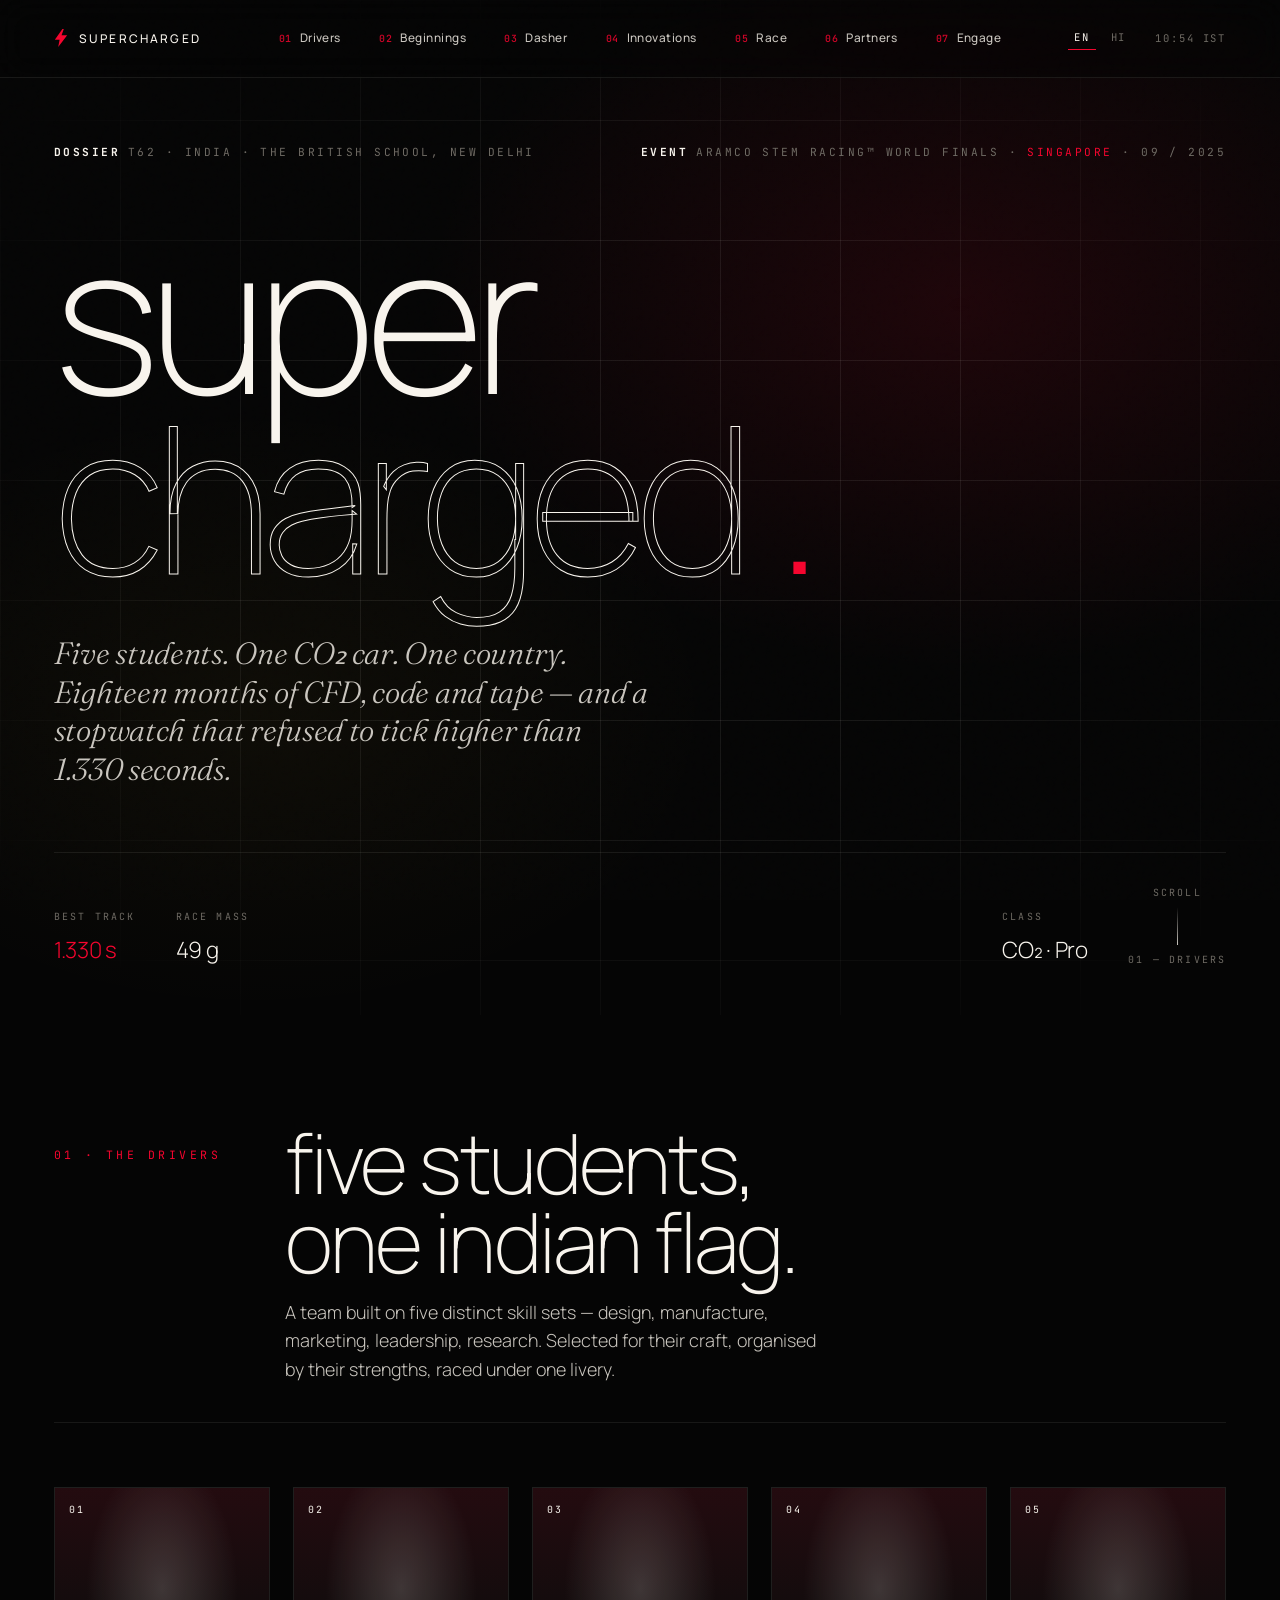
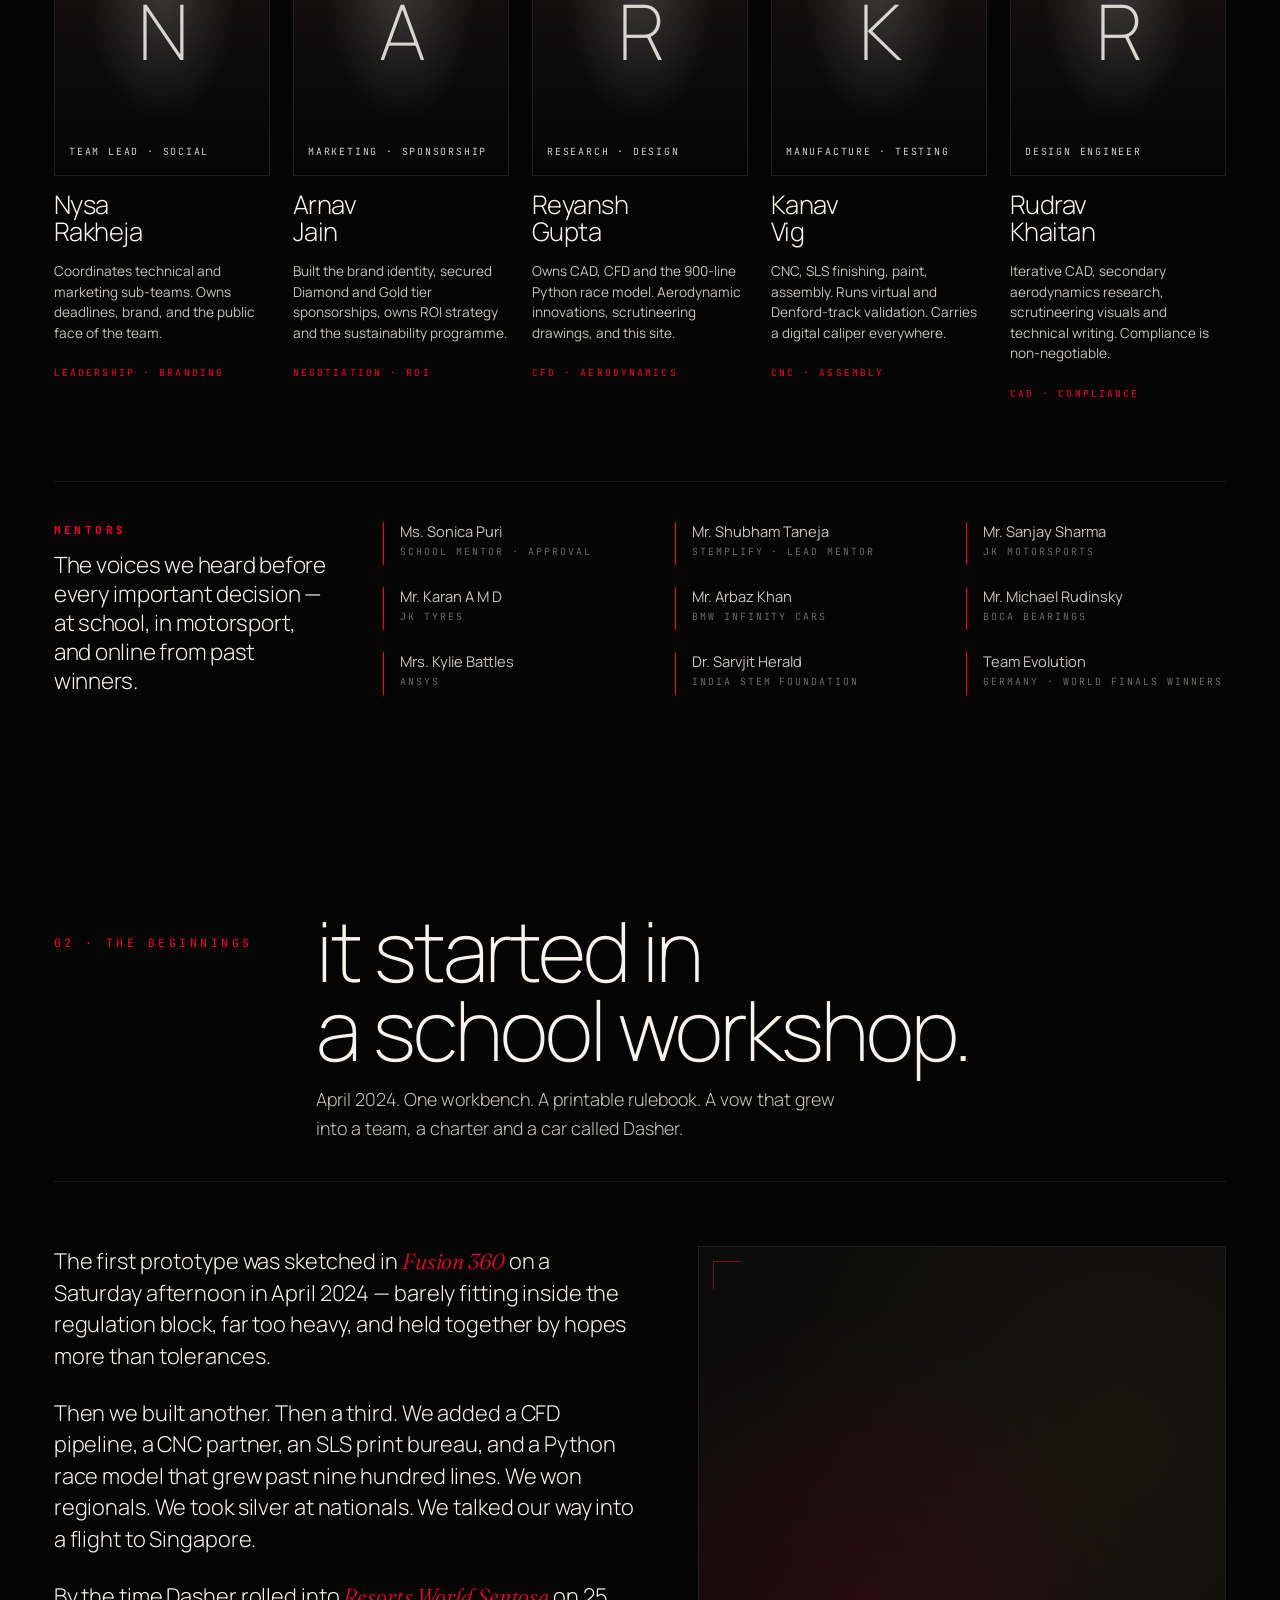
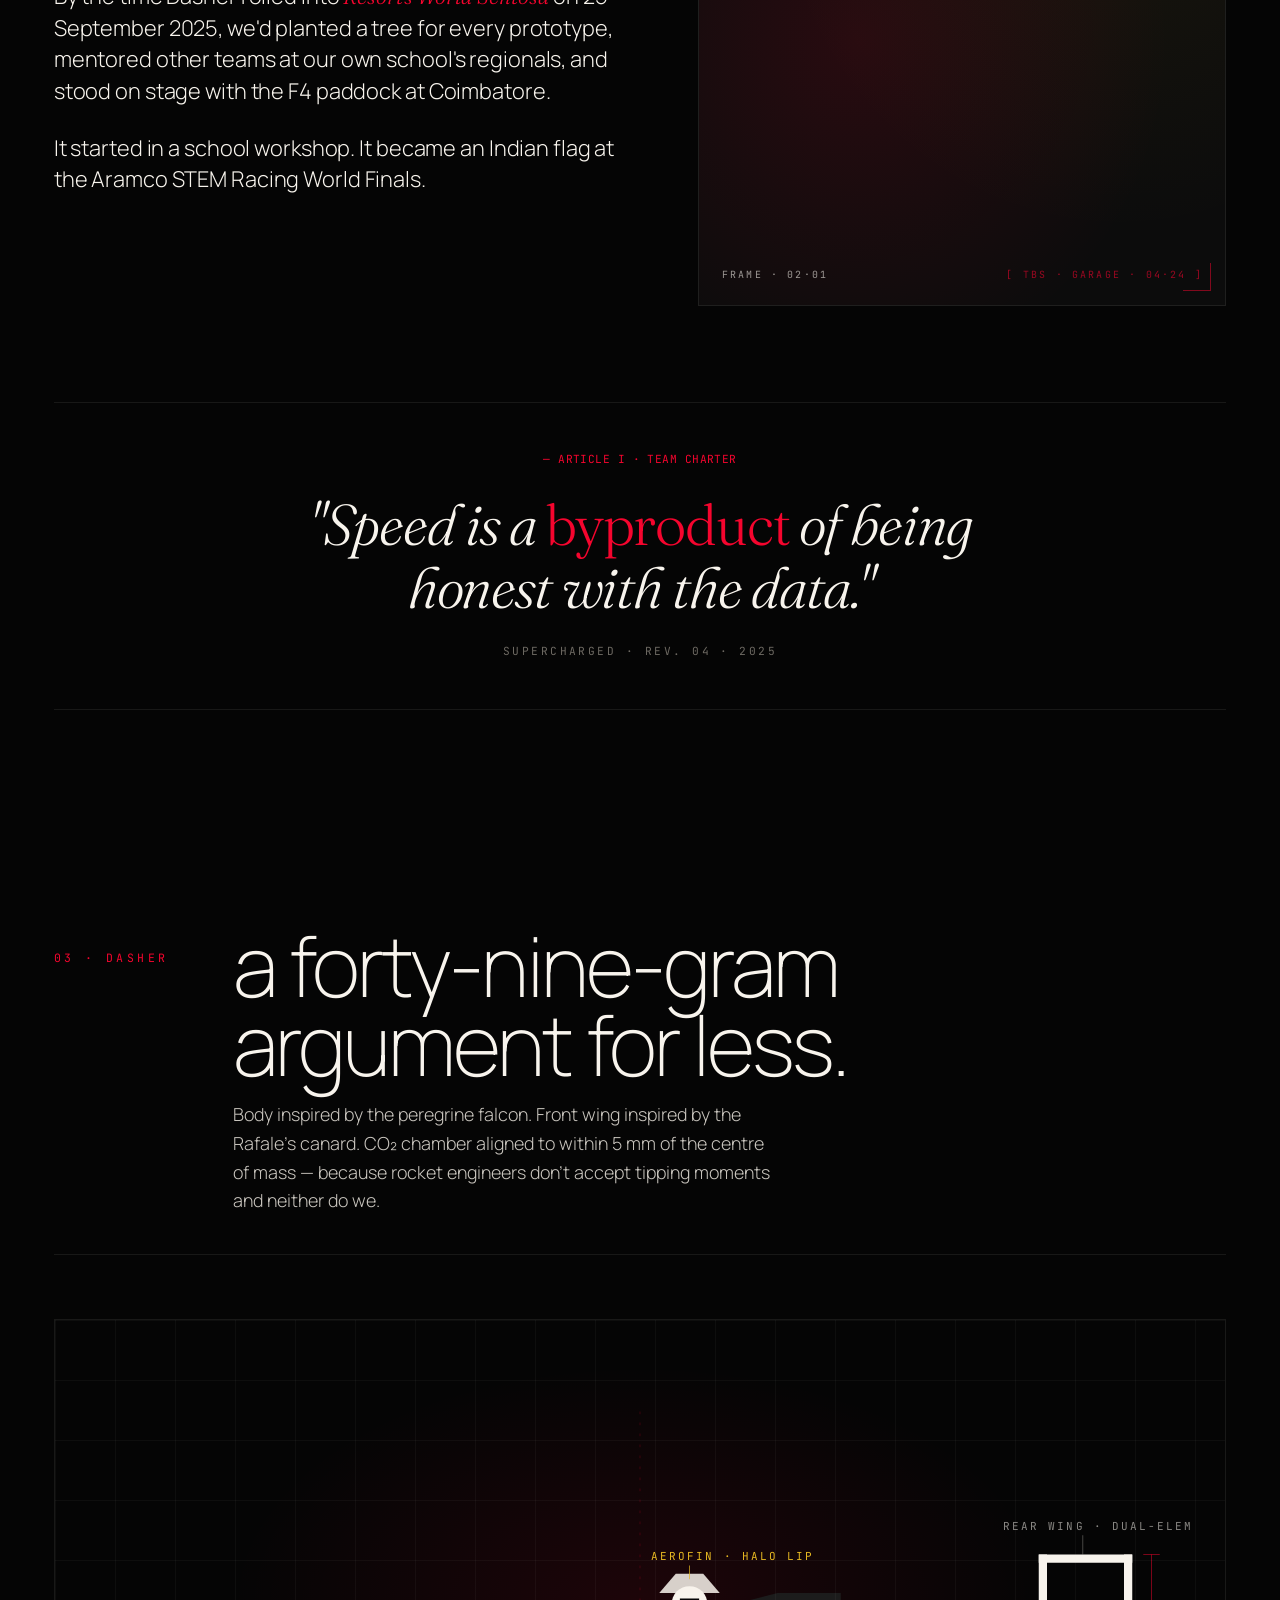
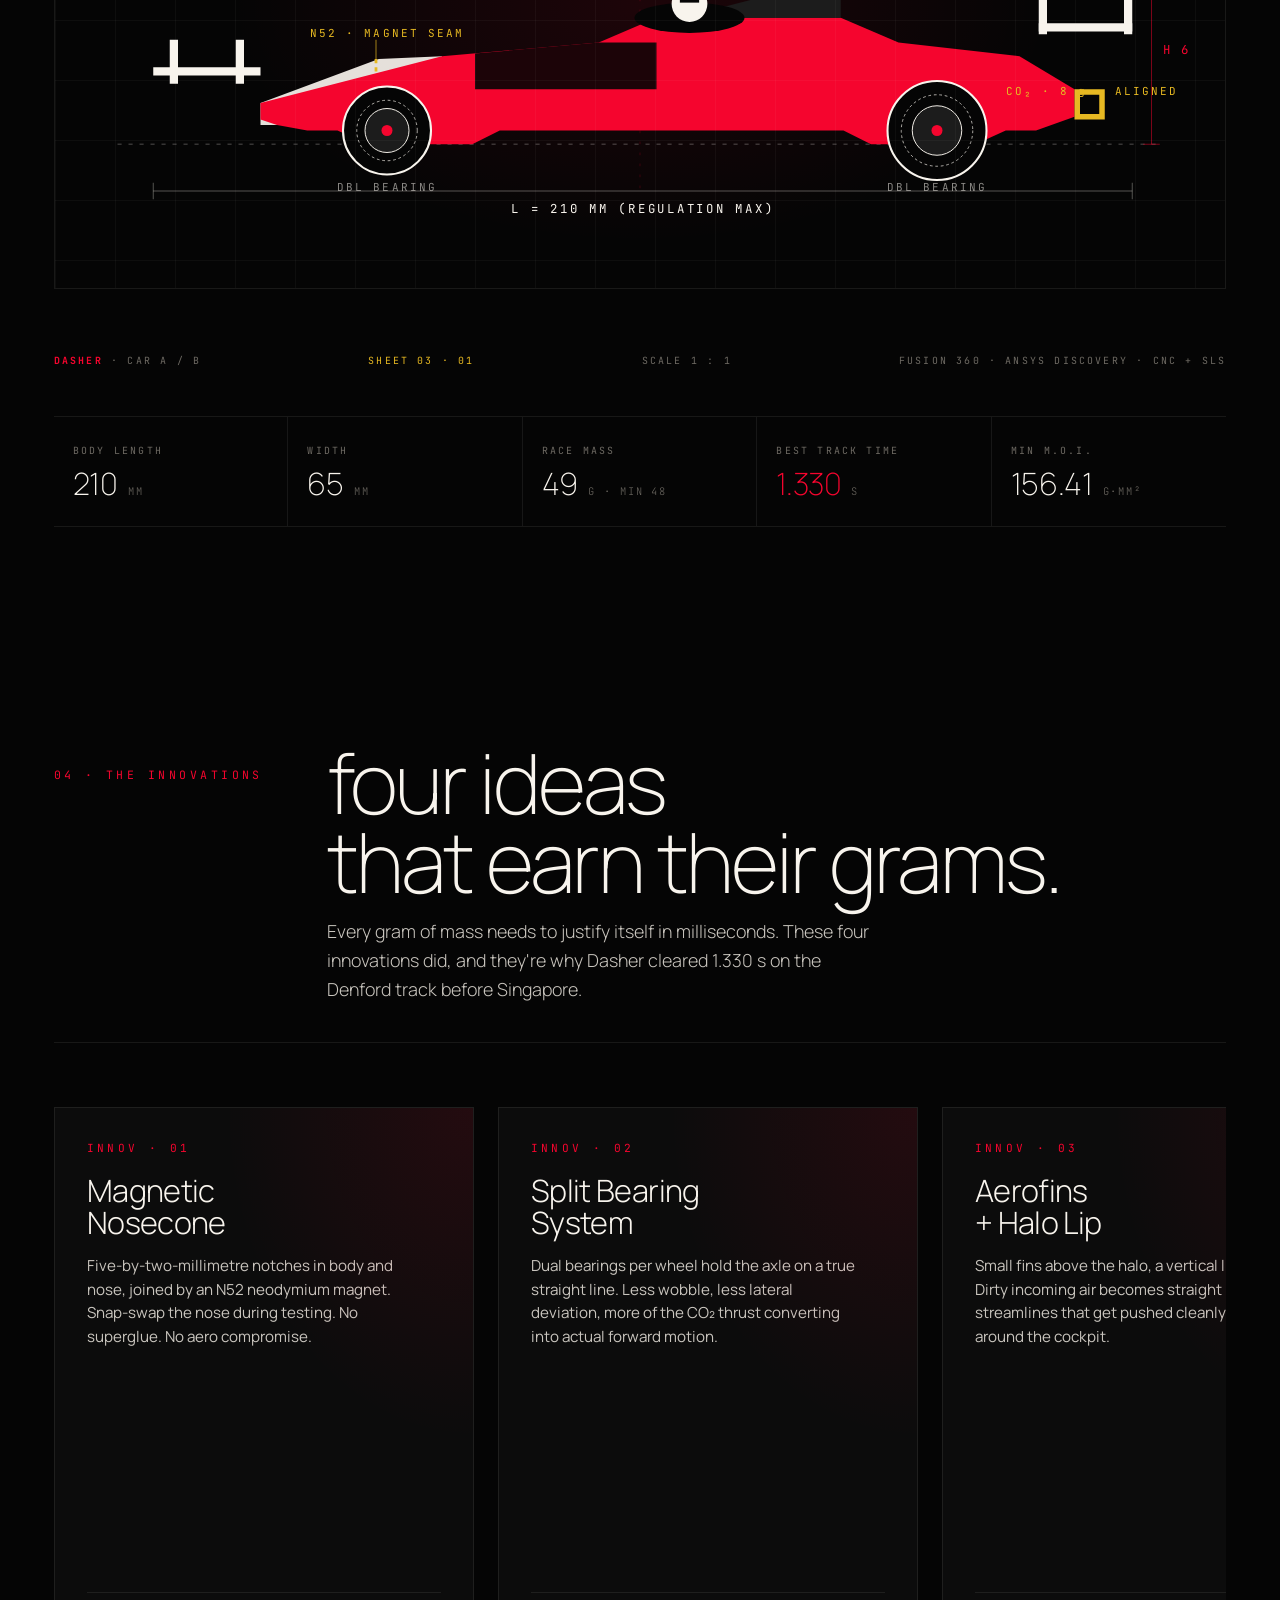
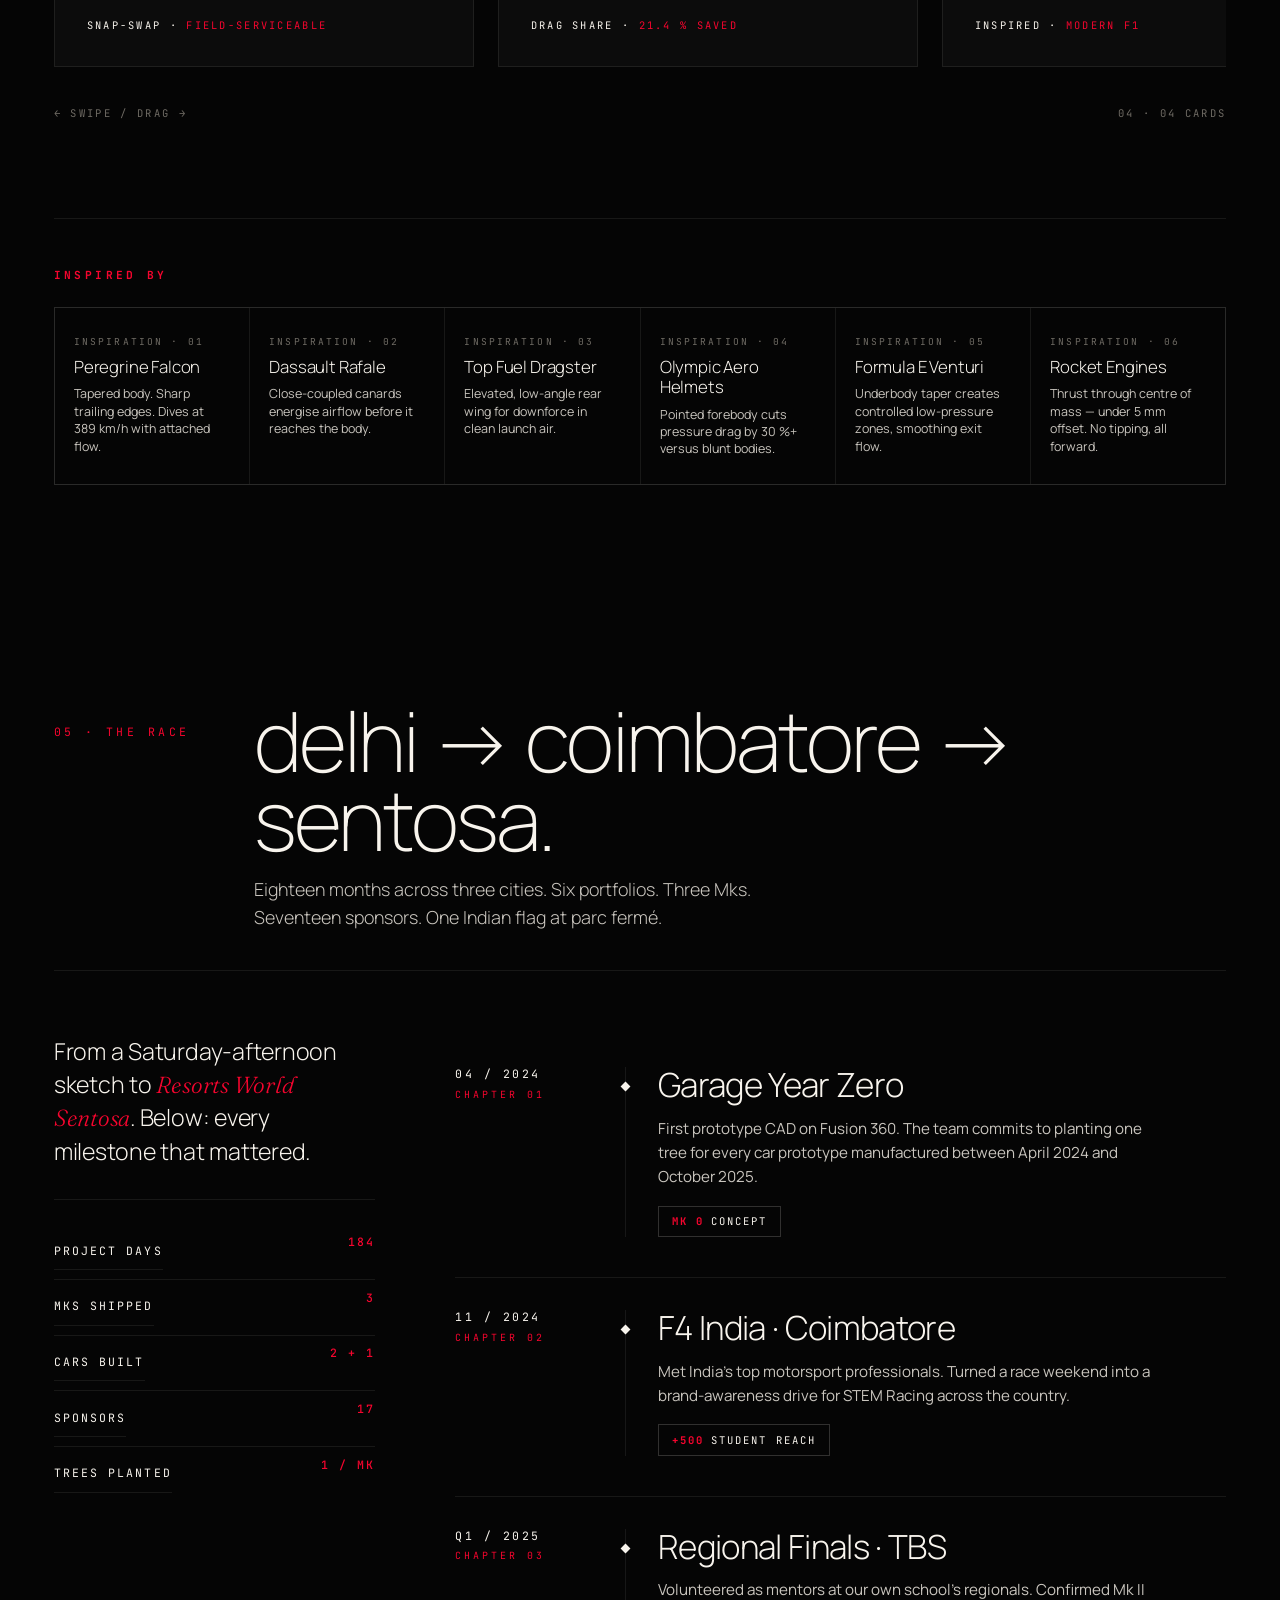
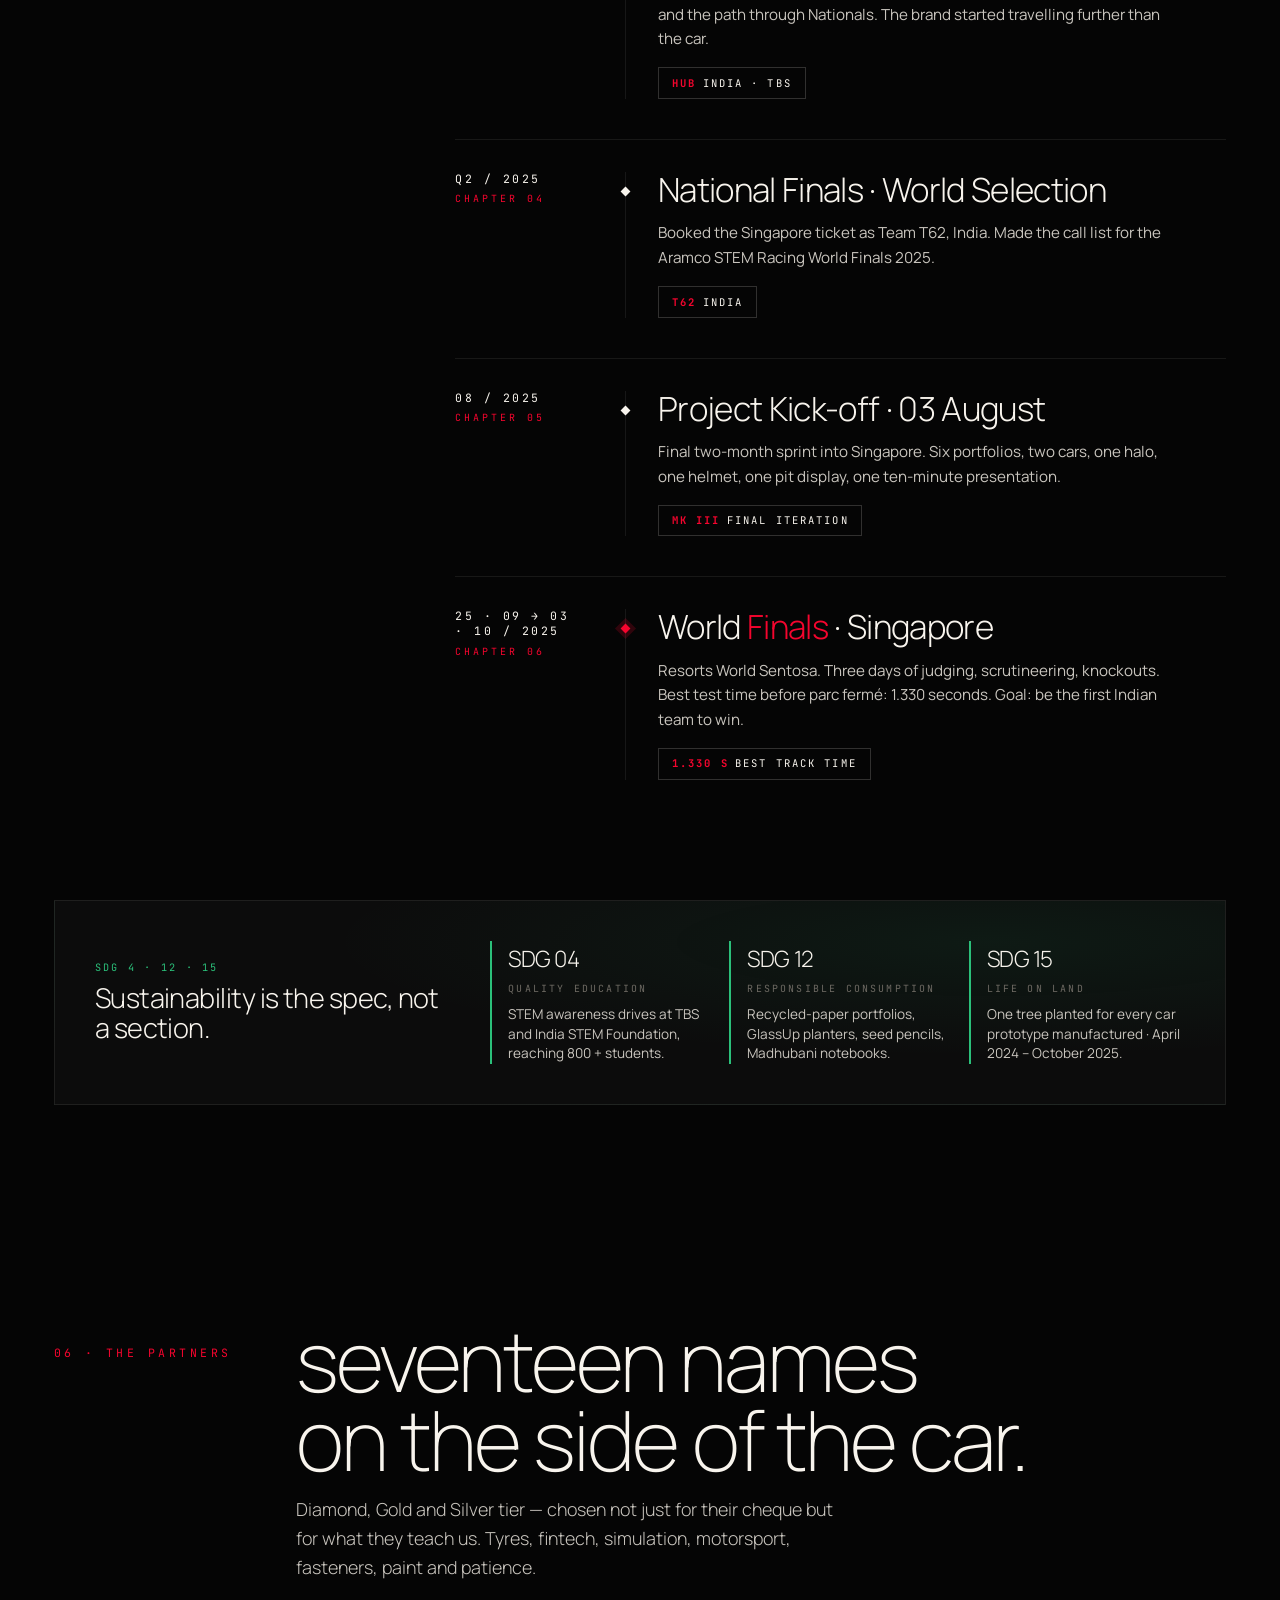
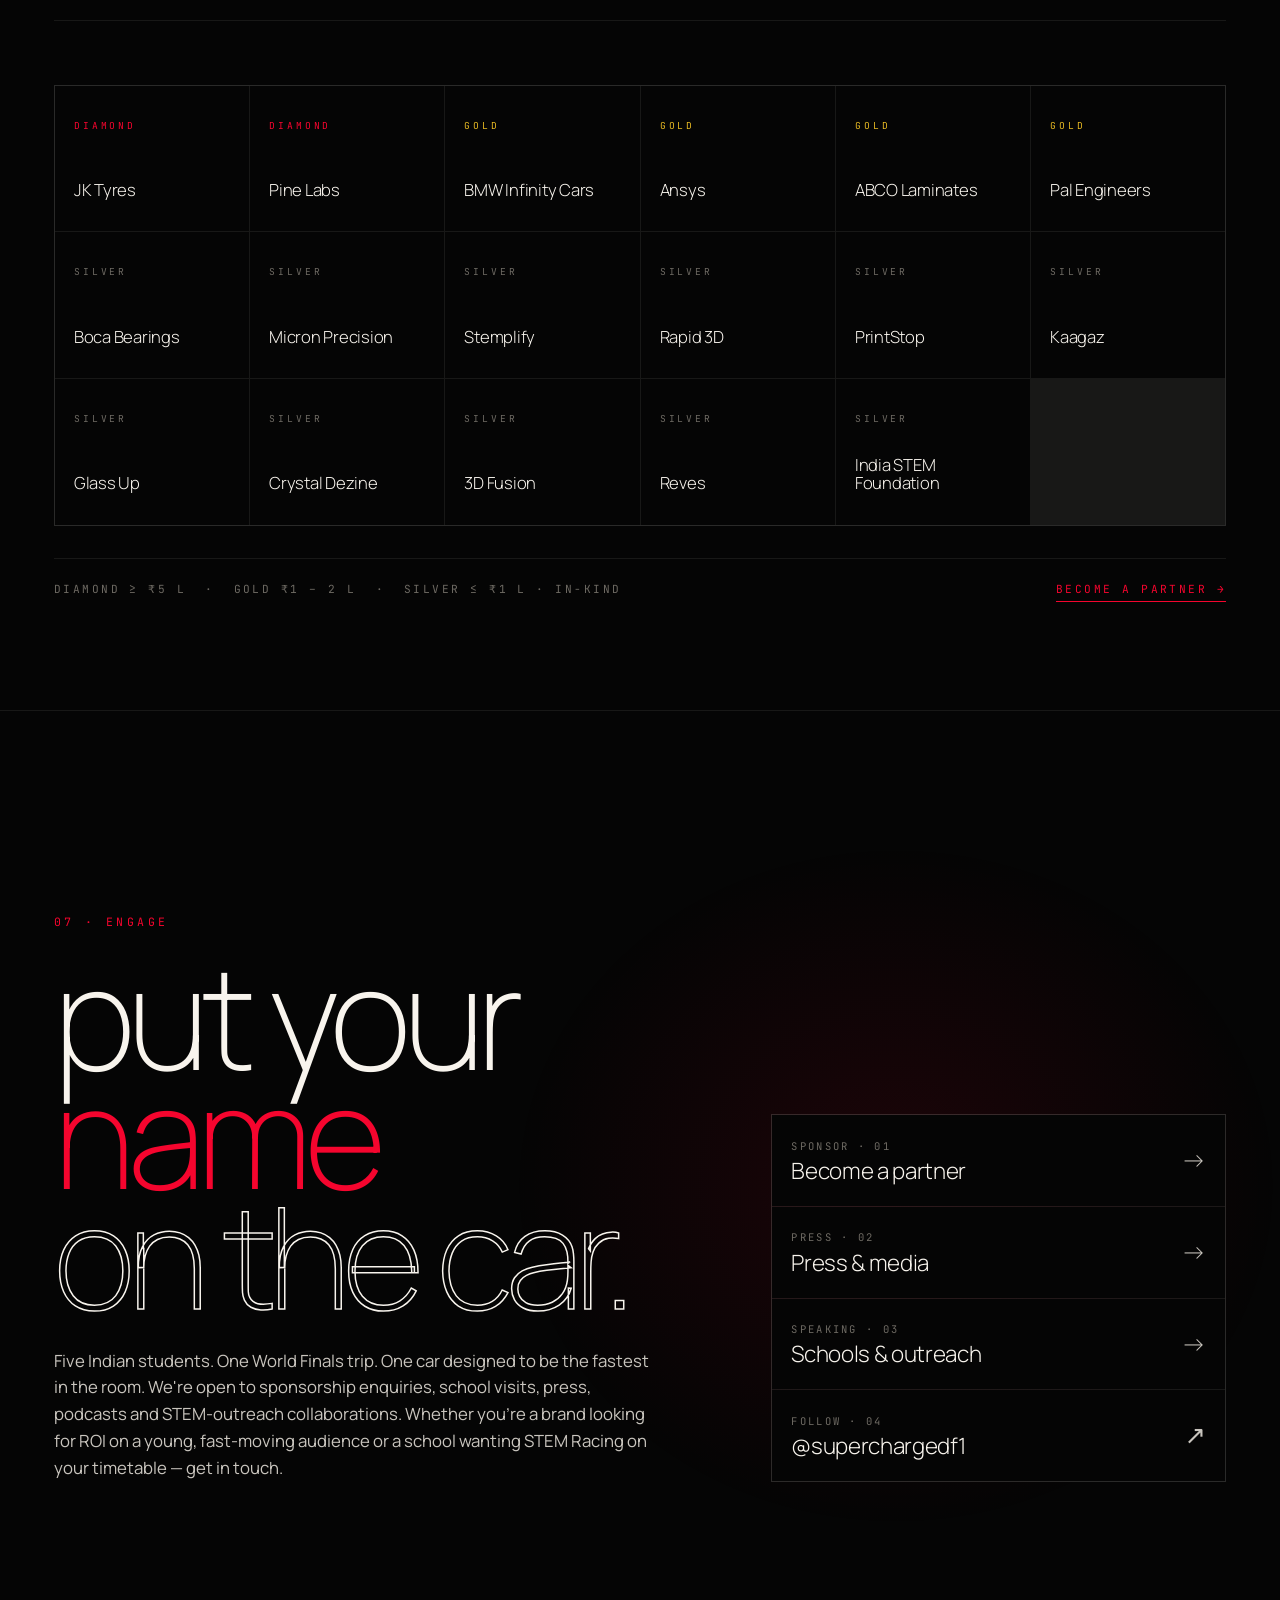
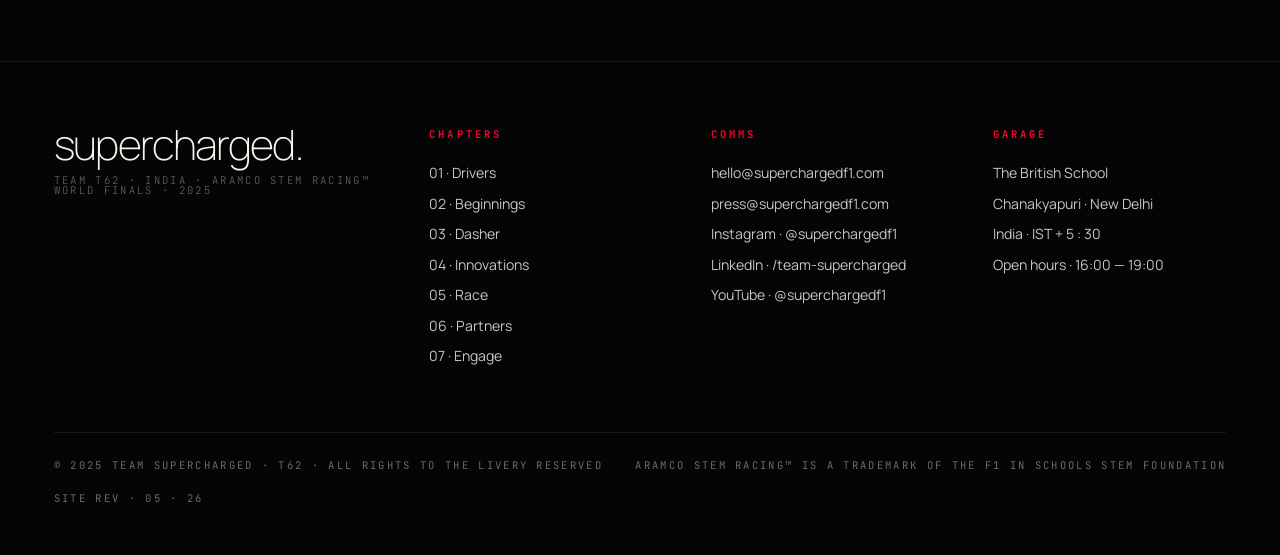
==== commit 85700190: "Pivot to cinematic editorial in the Leclerc style Pure black background, thin large Manrope display," ====
--- a/index.html
+++ b/index.html
@@ -3,38 +3,38 @@
 <head>
 <meta charset="UTF-8" />
 <meta name="viewport" content="width=device-width, initial-scale=1.0" />
-<title>SUPERCHARGED · Team T62 · India · Aramco STEM Racing™ World Finals 2025</title>
-<meta name="description" content="Team T62 SUPERCHARGED — five Indian students who built Dasher, a CO₂-powered F1 in Schools car, and represented India at the Aramco STEM Racing World Finals 2025 in Singapore." />
+<title>Supercharged — Team T62 · India · Aramco STEM Racing™ World Finals 2025</title>
+<meta name="description" content="Five students from The British School, New Delhi. One CO₂-powered F1 in Schools car. The Aramco STEM Racing World Finals 2025." />
 <link rel="preconnect" href="https://fonts.googleapis.com" />
 <link rel="preconnect" href="https://fonts.gstatic.com" crossorigin />
-<link href="https://fonts.googleapis.com/css2?family=Archivo:ital,wght@0,400;0,500;0,700;0,900;1,400&family=Bebas+Neue&family=JetBrains+Mono:wght@400;500;700&display=swap" rel="stylesheet" />
+<link href="https://fonts.googleapis.com/css2?family=Fraunces:ital,opsz,wght@1,9..144,300&family=JetBrains+Mono:wght@400;500&family=Manrope:wght@200;300;400;500;600;700&display=swap" rel="stylesheet" />
 <style>
   /* --------------------------------------------------------------
-     SUPERCHARGED · Team T62 · STEM Racing World Finals 2025
-     Aesthetic: Industrial racing brutalism, brand red/yellow/blue
+     SUPERCHARGED · Cinematic editorial · Leclerc-inspired
+     Pure black + bone white + brand red. Thin large type.
   -------------------------------------------------------------- */
   *, *::before, *::after { box-sizing: border-box; margin: 0; padding: 0; }
-  ::selection { background: #F5052E; color: #F2EEE5; }
+  ::selection { background: #F5052E; color: #F8F4ED; }
   html { scroll-behavior: smooth; }
 
   :root {
-    --bg: #07091A;
-    --bg-2: #0F1330;
-    --bg-3: #161C3B;
-    --text: #F2EEE5;
-    --muted: #7E8099;
-    --muted-2: #4F5168;
-    --line: rgba(242, 238, 229, 0.10);
-    --line-strong: rgba(242, 238, 229, 0.22);
+    --bg: #050505;
+    --bg-2: #0C0C0C;
+    --bg-3: #141414;
+    --text: #F8F4ED;
+    --text-2: #C9C5BE;
+    --muted: #6E6A63;
+    --muted-2: #3A3A3A;
+    --line: rgba(248, 244, 237, 0.08);
+    --line-strong: rgba(248, 244, 237, 0.18);
     --red: #F5052E;
-    --red-soft: rgba(245, 5, 46, 0.10);
+    --red-2: #C70425;
     --yellow: #E7B922;
-    --blue: #2A4FAA;
-    --blue-deep: #023073;
-    --pad: clamp(1.25rem, 4vw, 3.5rem);
-    --max: 1480px;
-    --font-display: 'Bebas Neue', 'Archivo Black', sans-serif;
-    --font-body: 'Archivo', system-ui, sans-serif;
+    --pad: clamp(1.25rem, 4.2vw, 4rem);
+    --max: 1560px;
+    --font-display: 'Manrope', system-ui, sans-serif;
+    --font-body: 'Manrope', system-ui, sans-serif;
+    --font-serif: 'Fraunces', 'Times New Roman', serif;
     --font-mono: 'JetBrains Mono', ui-monospace, monospace;
   }
 
@@ -42,1078 +42,1147 @@
     background: var(--bg);
     color: var(--text);
     font-family: var(--font-body);
-    line-height: 1.55;
+    line-height: 1.6;
     overflow-x: hidden;
+    font-weight: 400;
     -webkit-font-smoothing: antialiased;
     -moz-osx-font-smoothing: grayscale;
   }
 
+  /* Subtle film grain */
   .grain {
     position: fixed; inset: 0;
     pointer-events: none; z-index: 1000;
-    opacity: 0.06; mix-blend-mode: overlay;
-    background-image: url("data:image/svg+xml;utf8,<svg viewBox='0 0 200 200' xmlns='http://www.w3.org/2000/svg'><filter id='n'><feTurbulence type='fractalNoise' baseFrequency='0.9' numOctaves='3' stitchTiles='stitch'/></filter><rect width='100%25' height='100%25' filter='url(%23n)' opacity='0.85'/></svg>");
-  }
-
-  body::before {
-    content: ""; position: fixed; inset: 0;
-    background-image:
-      linear-gradient(to right, var(--line) 1px, transparent 1px),
-      linear-gradient(to bottom, var(--line) 1px, transparent 1px);
-    background-size: 90px 90px;
-    pointer-events: none; z-index: 0;
-    mask-image: radial-gradient(ellipse at center, black 30%, transparent 90%);
+    opacity: 0.045; mix-blend-mode: overlay;
+    background-image: url("data:image/svg+xml;utf8,<svg viewBox='0 0 200 200' xmlns='http://www.w3.org/2000/svg'><filter id='n'><feTurbulence type='fractalNoise' baseFrequency='0.85' numOctaves='3' stitchTiles='stitch'/></filter><rect width='100%25' height='100%25' filter='url(%23n)' opacity='0.85'/></svg>");
   }
 
   a { color: inherit; text-decoration: none; }
   button { font-family: inherit; cursor: pointer; border: none; background: none; color: inherit; }
   img, svg { display: block; max-width: 100%; }
 
-  .mono { font-family: var(--font-mono); letter-spacing: 0.02em; }
-  .upper { text-transform: uppercase; letter-spacing: 0.14em; }
-
   .container {
     max-width: var(--max); margin: 0 auto;
     padding: 0 var(--pad);
-    position: relative; z-index: 1;
-  }
-
-  /* Lightning bolt (used as accent throughout) */
-  .bolt {
-    width: 1em; height: 1em;
-    display: inline-block;
-    vertical-align: middle;
-    color: var(--yellow);
-  }
-
-  /* ===== TOP NAV ===== */
+    position: relative;
+  }
+
+  .mono {
+    font-family: var(--font-mono);
+    letter-spacing: 0.04em;
+    text-transform: uppercase;
+    font-size: 0.7rem;
+    color: var(--muted);
+  }
+
+  /* ============================================================
+     TOP NAV — minimal, refined
+  ============================================================ */
   .topnav {
     position: fixed; top: 0; left: 0; right: 0; z-index: 100;
     display: grid;
     grid-template-columns: 1fr auto 1fr;
     gap: 2rem; align-items: center;
-    padding: 1rem var(--pad);
-    backdrop-filter: blur(12px);
-    -webkit-backdrop-filter: blur(12px);
-    background: rgba(7, 9, 26, 0.62);
+    padding: 1.4rem var(--pad);
+    backdrop-filter: blur(16px) saturate(140%);
+    -webkit-backdrop-filter: blur(16px) saturate(140%);
+    background: rgba(5, 5, 5, 0.55);
     border-bottom: 1px solid var(--line);
-    font-size: 0.72rem;
-  }
-
-  .mark { display: flex; align-items: center; gap: 0.75rem; }
-  .mark-glyph {
-    width: 38px; height: 38px;
-    border: 1.5px solid var(--text);
-    display: grid; place-items: center;
+    transition: padding 0.3s ease;
+  }
+  .topnav.scrolled { padding: 0.9rem var(--pad); }
+
+  .mark {
+    display: flex; align-items: center; gap: 0.7rem;
+    font-family: var(--font-display);
+    font-weight: 500;
+    letter-spacing: 0.18em;
+    font-size: 0.75rem;
+    text-transform: uppercase;
+  }
+  .mark .bolt-mark {
+    width: 14px; height: 18px;
+    color: var(--red);
+  }
+
+  .menu {
+    display: flex; gap: 2.4rem;
+    font-size: 0.74rem;
+    font-weight: 500;
+    letter-spacing: 0.04em;
+    color: var(--text-2);
+  }
+  .menu a {
     position: relative;
-    background: linear-gradient(135deg, transparent 50%, rgba(245,5,46,0.22) 50%);
-  }
-  .mark-glyph svg { width: 22px; height: 22px; }
-  .mark-glyph::after {
-    content: ""; position: absolute;
-    inset: -4px; border: 1px dashed var(--line-strong);
-    pointer-events: none;
-  }
-  .mark-meta { display: flex; flex-direction: column; line-height: 1.1; }
-  .mark-meta strong {
-    font-family: var(--font-display);
-    font-size: 1rem; letter-spacing: 0.06em;
-  }
-  .mark-meta span { color: var(--muted); font-size: 0.65rem; }
-
-  .menu {
-    display: flex; gap: 1.5rem;
-    text-transform: uppercase; letter-spacing: 0.18em;
-    font-size: 0.7rem; font-weight: 500;
-  }
-  .menu a {
-    position: relative; padding: 0.5rem 0;
-    transition: color 0.2s;
+    padding: 0.4rem 0;
+    transition: color 0.25s;
   }
   .menu a::before {
     content: attr(data-num);
-    color: var(--red); margin-right: 0.45rem;
-    font-family: var(--font-mono); font-size: 0.62rem;
+    color: var(--red);
+    margin-right: 0.5rem;
+    font-family: var(--font-mono);
+    font-size: 0.62rem;
     opacity: 0.85;
   }
-  .menu a:hover { color: var(--yellow); }
-
-  .status {
-    display: flex; align-items: center; justify-content: flex-end;
-    gap: 0.6rem; color: var(--muted);
-    text-transform: uppercase; letter-spacing: 0.16em;
-    font-family: var(--font-mono); font-size: 0.66rem;
-  }
-  .dot {
-    width: 8px; height: 8px; border-radius: 50%;
-    background: var(--red);
-    box-shadow: 0 0 0 0 var(--red);
-    animation: pulse 1.6s infinite;
-  }
-  @keyframes pulse {
-    0% { box-shadow: 0 0 0 0 rgba(245, 5, 46, 0.6); }
-    70% { box-shadow: 0 0 0 9px rgba(245, 5, 46, 0); }
-    100% { box-shadow: 0 0 0 0 rgba(245, 5, 46, 0); }
-  }
-
-  /* ===== HERO ===== */
+  .menu a:hover { color: var(--text); }
+  .menu a::after {
+    content: ""; position: absolute;
+    left: 0; right: 0; bottom: -2px;
+    height: 1px; background: var(--text);
+    transform: scaleX(0); transform-origin: left;
+    transition: transform 0.3s ease;
+  }
+  .menu a:hover::after { transform: scaleX(1); }
+
+  .topnav-right {
+    display: flex; justify-content: flex-end; align-items: center;
+    gap: 1.4rem;
+    font-family: var(--font-mono);
+    font-size: 0.66rem;
+    color: var(--muted);
+    text-transform: uppercase;
+    letter-spacing: 0.18em;
+  }
+  .lang {
+    display: flex; gap: 0.5rem;
+  }
+  .lang a {
+    padding: 0.2rem 0.4rem;
+    color: var(--muted);
+    transition: color 0.2s;
+  }
+  .lang a.on { color: var(--text); border-bottom: 1px solid var(--red); }
+  .lang a:hover { color: var(--text); }
+
+  /* ============================================================
+     HERO
+  ============================================================ */
   .hero {
     position: relative;
     min-height: 100vh;
-    padding: 7rem var(--pad) 0;
+    padding: 9rem var(--pad) 3rem;
+    display: grid;
+    grid-template-rows: auto 1fr auto;
+    overflow: hidden;
+    isolation: isolate;
+  }
+
+  /* Cinematic backdrop (gradient + grid) */
+  .hero::before {
+    content: "";
+    position: absolute; inset: 0;
+    background:
+      radial-gradient(ellipse 70% 60% at 75% 30%, rgba(245,5,46,0.10), transparent 60%),
+      radial-gradient(ellipse 60% 50% at 20% 70%, rgba(231,185,34,0.04), transparent 60%),
+      linear-gradient(180deg, rgba(5,5,5,0.5), var(--bg));
+    z-index: -2;
+  }
+  .hero::after {
+    content: "";
+    position: absolute; inset: 0;
+    background-image:
+      linear-gradient(to right, var(--line) 1px, transparent 1px),
+      linear-gradient(to bottom, var(--line) 1px, transparent 1px);
+    background-size: 120px 120px;
+    mask-image: radial-gradient(ellipse at center, black 40%, transparent 90%);
+    z-index: -1;
+    pointer-events: none;
+  }
+
+  .hero-top {
+    display: flex; justify-content: space-between; align-items: flex-start;
+    gap: 2rem; flex-wrap: wrap;
+  }
+  .hero-top .label {
+    font-family: var(--font-mono);
+    font-size: 0.7rem;
+    color: var(--muted);
+    text-transform: uppercase;
+    letter-spacing: 0.22em;
+    line-height: 1.6;
+  }
+  .hero-top .label strong { color: var(--text); margin-right: 0.5rem; }
+  .hero-top .label .red { color: var(--red); }
+
+  .hero-center {
+    display: grid; align-content: center;
+    padding: 4rem 0;
+  }
+  .hero-title {
+    font-family: var(--font-display);
+    font-weight: 200;
+    font-size: clamp(4rem, 16vw, 19rem);
+    line-height: 0.88;
+    letter-spacing: -0.045em;
+    text-transform: lowercase;
+    color: var(--text);
+    margin-bottom: 1.5rem;
+  }
+  .hero-title .stroke {
+    color: transparent;
+    -webkit-text-stroke: 1px var(--text);
+  }
+  .hero-title .red { color: var(--red); }
+
+  /* Fade-in word-by-word */
+  .hero-title .w {
+    display: inline-block;
+    transform: translateY(0.4em);
+    opacity: 0;
+    animation: rise 1.4s cubic-bezier(.18,.7,.2,1) forwards;
+  }
+  .hero-title .w:nth-child(1) { animation-delay: 0.2s; }
+  .hero-title .w:nth-child(2) { animation-delay: 0.45s; }
+  .hero-title .w:nth-child(3) { animation-delay: 0.7s; }
+  @keyframes rise { to { transform: none; opacity: 1; } }
+
+  .hero-tag {
+    margin-top: 1.5rem;
+    max-width: 32ch;
+    font-family: var(--font-serif);
+    font-style: italic;
+    font-weight: 300;
+    font-size: clamp(1.3rem, 2.4vw, 2.2rem);
+    line-height: 1.25;
+    color: var(--text-2);
+    letter-spacing: -0.01em;
+    opacity: 0;
+    animation: fade 1.6s 1.1s forwards;
+  }
+  @keyframes fade { to { opacity: 1; } }
+
+  .hero-bottom {
+    display: grid;
+    grid-template-columns: auto 1fr auto auto;
+    gap: 2.5rem;
+    align-items: end;
+    padding-top: 2rem;
+    border-top: 1px solid var(--line);
+    opacity: 0;
+    animation: fade 1.4s 1.4s forwards;
+  }
+  .hero-bottom .col {
     display: flex; flex-direction: column;
-    overflow: hidden; isolation: isolate;
-  }
-
-  .hero-meta {
-    display: flex; justify-content: space-between; align-items: flex-end;
-    text-transform: uppercase; letter-spacing: 0.16em;
-    font-family: var(--font-mono); font-size: 0.7rem;
+    gap: 0.4rem;
+  }
+  .hero-bottom .col .k {
+    font-family: var(--font-mono);
+    font-size: 0.62rem;
     color: var(--muted);
-    padding-bottom: 0.6rem;
+    text-transform: uppercase;
+    letter-spacing: 0.22em;
+  }
+  .hero-bottom .col .v {
+    font-family: var(--font-display);
+    font-weight: 300;
+    font-size: 1.4rem;
+    letter-spacing: -0.01em;
+    color: var(--text);
+  }
+  .hero-bottom .col .v.red { color: var(--red); }
+
+  .scroll-cue {
+    display: inline-flex; flex-direction: column; align-items: center;
+    gap: 0.4rem;
+    color: var(--muted);
+    font-family: var(--font-mono);
+    font-size: 0.62rem;
+    text-transform: uppercase;
+    letter-spacing: 0.22em;
+  }
+  .scroll-cue .arrow {
+    width: 1px; height: 38px;
+    background: linear-gradient(180deg, transparent, var(--text-2));
+    animation: drop 1.8s ease-in-out infinite;
+  }
+  @keyframes drop {
+    0% { transform: scaleY(0); transform-origin: top; }
+    50% { transform: scaleY(1); transform-origin: top; }
+    51% { transform: scaleY(1); transform-origin: bottom; }
+    100% { transform: scaleY(0); transform-origin: bottom; }
+  }
+
+  /* ============================================================
+     CHAPTER HEADER
+  ============================================================ */
+  .chapter {
+    padding: clamp(6rem, 12vh, 10rem) 0;
+    position: relative;
+  }
+  .chapter-head {
+    display: grid;
+    grid-template-columns: auto 1fr;
+    gap: 2rem 4rem;
+    align-items: end;
+    margin-bottom: 4rem;
+    padding-bottom: 2.4rem;
     border-bottom: 1px solid var(--line);
-    flex-wrap: wrap; gap: 1rem;
-  }
-  .hero-meta strong { color: var(--text); margin-right: 0.5rem; }
-  .hero-meta .red { color: var(--red); }
-  .hero-meta .ylw { color: var(--yellow); }
-
-  /* Race start lights */
-  .lights {
-    display: flex; gap: 0.4rem; align-items: center;
-    margin: 1.4rem 0 0.6rem;
-  }
-  .lights .lamp {
-    width: 18px; height: 18px; border-radius: 50%;
-    background: #1a1224;
-    border: 1px solid #3a2c2c;
-    transition: all 0.3s;
-  }
-  .lights .lamp.on {
-    background: var(--red);
-    box-shadow: 0 0 14px var(--red), 0 0 30px rgba(245,5,46,0.4);
-    border-color: var(--red);
-  }
-  .lights .label {
-    margin-left: 1rem;
-    font-family: var(--font-mono); font-size: 0.7rem;
+  }
+  .chapter-num {
+    font-family: var(--font-mono);
+    font-size: 0.72rem;
+    color: var(--red);
+    text-transform: uppercase;
+    letter-spacing: 0.3em;
+    align-self: start;
+    padding-top: 1.4rem;
+  }
+  .chapter-title {
+    font-family: var(--font-display);
+    font-weight: 200;
+    font-size: clamp(2.6rem, 6.5vw, 6.5rem);
+    line-height: 0.95;
+    letter-spacing: -0.035em;
+    text-transform: lowercase;
+    color: var(--text);
+  }
+  .chapter-sub {
+    font-family: var(--font-display);
+    font-weight: 300;
+    font-size: clamp(1rem, 1.4vw, 1.2rem);
+    color: var(--text-2);
+    margin-top: 1rem;
+    max-width: 50ch;
+  }
+
+  /* ============================================================
+     01 — THE DRIVERS
+  ============================================================ */
+  .drivers {
+    display: grid;
+    grid-template-columns: repeat(5, 1fr);
+    gap: 1.4rem;
+  }
+  .driver {
+    display: flex; flex-direction: column;
+    gap: 1rem;
+    cursor: pointer;
+    transition: transform 0.5s cubic-bezier(.2,.8,.2,1);
+  }
+  .driver:hover { transform: translateY(-4px); }
+  .driver-photo {
+    aspect-ratio: 3/4;
+    background: var(--bg-2);
+    border: 1px solid var(--line);
+    position: relative;
+    overflow: hidden;
+    transition: border-color 0.3s;
+  }
+  .driver:hover .driver-photo { border-color: var(--red); }
+  .driver-photo::before {
+    content: "";
+    position: absolute; inset: 0;
+    background:
+      radial-gradient(ellipse at 50% 35%, rgba(248,244,237,0.18), transparent 50%),
+      linear-gradient(180deg, rgba(245,5,46,0.10) 0%, transparent 60%, rgba(0,0,0,0.6) 100%);
+  }
+  .driver-photo::after {
+    content: attr(data-init);
+    position: absolute; inset: 0;
+    display: grid; place-items: center;
+    font-family: var(--font-display);
+    font-weight: 200;
+    font-size: clamp(3rem, 6vw, 6rem);
+    color: rgba(248,244,237,0.85);
+    letter-spacing: -0.04em;
+  }
+  .driver-photo .num {
+    position: absolute; top: 0.9rem; left: 0.9rem;
+    font-family: var(--font-mono);
+    font-size: 0.62rem;
+    color: var(--text);
+    letter-spacing: 0.22em;
+    z-index: 2;
+  }
+  .driver-photo .role {
+    position: absolute; bottom: 0.9rem; left: 0.9rem; right: 0.9rem;
+    font-family: var(--font-mono);
+    font-size: 0.62rem;
+    color: var(--text);
+    letter-spacing: 0.18em;
+    text-transform: uppercase;
+    z-index: 2;
+    opacity: 0.85;
+  }
+  .driver-name {
+    font-family: var(--font-display);
+    font-weight: 300;
+    font-size: 1.6rem;
+    line-height: 1.05;
+    letter-spacing: -0.02em;
+    color: var(--text);
+  }
+  .driver-bio {
+    font-size: 0.85rem;
+    color: var(--text-2);
+    line-height: 1.5;
+    max-width: 32ch;
+  }
+  .driver-skill {
+    margin-top: 0.4rem;
+    font-family: var(--font-mono);
+    font-size: 0.6rem;
+    color: var(--red);
+    text-transform: uppercase;
+    letter-spacing: 0.22em;
+  }
+
+  /* Mentors row */
+  .mentors {
+    margin-top: 5rem;
+    display: grid;
+    grid-template-columns: 1fr 3fr;
+    gap: 3rem;
+    padding-top: 2.5rem;
+    border-top: 1px solid var(--line);
+  }
+  .mentors h4 {
+    font-family: var(--font-mono);
+    font-size: 0.7rem;
+    color: var(--red);
+    text-transform: uppercase;
+    letter-spacing: 0.3em;
+    margin-bottom: 0.6rem;
+  }
+  .mentors h4 + p {
+    font-family: var(--font-display);
+    font-weight: 300;
+    font-size: 1.4rem;
+    color: var(--text);
+    line-height: 1.3;
+    letter-spacing: -0.01em;
+  }
+  .mentors-list {
+    display: grid;
+    grid-template-columns: repeat(3, 1fr);
+    gap: 1.4rem 2rem;
+  }
+  .mentors-list span {
+    color: var(--text-2);
+    font-size: 0.92rem;
+    border-left: 1px solid var(--red);
+    padding-left: 1rem;
+    line-height: 1.3;
+  }
+  .mentors-list span small {
+    display: block;
+    font-family: var(--font-mono);
+    font-size: 0.62rem;
     color: var(--muted);
-    text-transform: uppercase; letter-spacing: 0.18em;
-  }
-
-  .hero-title {
-    margin-top: 1.5rem;
-    font-family: var(--font-display);
-    font-size: clamp(5rem, 18vw, 17.5rem);
-    line-height: 0.84;
-    letter-spacing: -0.01em;
-    text-transform: uppercase;
+    text-transform: uppercase;
+    letter-spacing: 0.2em;
+    margin-top: 0.3rem;
+  }
+
+  /* ============================================================
+     02 — THE BEGINNINGS
+  ============================================================ */
+  .beginnings {
+    display: grid;
+    grid-template-columns: 1.1fr 1fr;
+    gap: 4rem;
+    align-items: start;
+  }
+  .beginnings-text p {
+    font-family: var(--font-display);
+    font-weight: 300;
+    font-size: clamp(1.2rem, 1.7vw, 1.55rem);
+    line-height: 1.45;
+    color: var(--text);
+    letter-spacing: -0.005em;
+    margin-bottom: 1.6rem;
+  }
+  .beginnings-text p em {
+    font-family: var(--font-serif);
+    font-style: italic;
+    font-weight: 300;
+    color: var(--red);
+  }
+  .beginnings-img {
+    aspect-ratio: 4/5;
+    background: var(--bg-2);
+    border: 1px solid var(--line);
     position: relative;
-  }
-  .hero-title .line {
-    display: block;
-    transform: translateY(110%);
-    opacity: 0;
-    animation: rise 1.1s cubic-bezier(.2,.8,.2,1) 0.4s forwards;
-  }
-  .hero-title .line:nth-child(2) {
-    animation-delay: 0.55s;
-    color: transparent;
-    -webkit-text-stroke: 1.5px var(--text);
-  }
-  @keyframes rise { to { transform: translateY(0); opacity: 1; } }
-
-  /* Big lightning bolt floating in hero */
-  .hero-bolt {
+    overflow: hidden;
+  }
+  .beginnings-img::before {
+    content: "";
+    position: absolute; inset: 0;
+    background:
+      radial-gradient(ellipse at 30% 60%, rgba(245,5,46,0.12), transparent 60%),
+      radial-gradient(ellipse at 80% 30%, rgba(231,185,34,0.06), transparent 60%);
+  }
+  .beginnings-img .frame-label {
+    position: absolute; bottom: 1.4rem; left: 1.4rem; right: 1.4rem;
+    display: flex; justify-content: space-between;
+    font-family: var(--font-mono);
+    font-size: 0.62rem;
+    color: var(--text);
+    letter-spacing: 0.22em;
+    text-transform: uppercase;
+    opacity: 0.6;
+  }
+  .beginnings-img .frame-label .red { color: var(--red); }
+  .beginnings-img .crosshair {
     position: absolute;
-    right: -2vw; top: 18%;
-    width: 22vw; max-width: 320px; min-width: 140px;
-    color: var(--yellow);
-    opacity: 0.18;
-    z-index: -1;
-    transform: rotate(8deg);
-    filter: drop-shadow(0 0 30px rgba(231,185,34,0.4));
-    animation: boltDrift 7s ease-in-out infinite alternate;
-  }
-  @keyframes boltDrift {
-    from { transform: rotate(8deg) translateY(0); opacity: 0.18; }
-    to { transform: rotate(10deg) translateY(-12px); opacity: 0.24; }
-  }
-
-  .hero-foot {
-    display: grid;
-    grid-template-columns: auto 1fr auto;
-    gap: 2.5rem; align-items: end;
-    padding: 2rem 0 1.4rem;
-    border-top: 1px solid var(--line);
-    margin-top: 1.5rem;
-  }
-  .dim { display: flex; flex-direction: column; font-family: var(--font-mono); line-height: 1.2; }
-  .dim .big {
-    font-family: var(--font-display);
-    font-size: 1.5rem;
-    letter-spacing: 0.04em;
-    color: var(--text);
-  }
-  .dim .big.red { color: var(--red); }
-  .dim .small {
-    font-size: 0.66rem; color: var(--muted);
-    text-transform: uppercase; letter-spacing: 0.18em;
-    margin-top: 0.3rem;
-  }
-
-  .hero-words {
-    max-width: 30rem;
-    color: var(--muted);
-    font-size: clamp(0.95rem, 1.1vw, 1.05rem);
-    line-height: 1.5;
-  }
-  .hero-words em {
-    font-style: normal; color: var(--text);
-    border-bottom: 1px solid var(--red);
-  }
-
-  /* Vertical side label */
-  .side-label {
-    position: absolute;
-    left: calc(var(--pad) - 0.4rem); top: 50%;
-    transform: rotate(-90deg) translateX(50%);
-    transform-origin: left center;
-    font-family: var(--font-mono); font-size: 0.62rem;
-    color: var(--muted);
-    text-transform: uppercase; letter-spacing: 0.4em;
-    white-space: nowrap;
-  }
-
-  /* Ticker */
-  .ticker {
-    margin-top: auto;
+    width: 28px; height: 28px;
+    border-color: rgba(245,5,46,0.5);
+    border-style: solid;
+    border-width: 0;
+  }
+  .beginnings-img .crosshair.tl { top: 14px; left: 14px; border-top-width: 1px; border-left-width: 1px; }
+  .beginnings-img .crosshair.br { bottom: 14px; right: 14px; border-bottom-width: 1px; border-right-width: 1px; }
+
+  /* Pull quote */
+  .pull-quote {
+    margin-top: 6rem;
+    text-align: center;
+    padding: 3rem 0;
     border-top: 1px solid var(--line);
     border-bottom: 1px solid var(--line);
-    padding: 0.9rem 0;
-    overflow: hidden; position: relative;
-    background: linear-gradient(180deg, transparent, rgba(245,5,46,0.04));
-  }
-  .ticker-track {
-    display: flex; gap: 3rem;
-    width: max-content;
-    animation: ticker 50s linear infinite;
-    font-family: var(--font-mono); font-size: 0.78rem;
-    letter-spacing: 0.18em; text-transform: uppercase;
-    align-items: center;
-  }
-  .ticker-track span {
-    color: var(--text);
-    display: inline-flex; align-items: center; gap: 0.9rem;
-  }
-  .ticker-track span::before {
-    content: "▲"; color: var(--red); font-size: 0.7em;
-  }
-  .ticker-track span.ylw::before { color: var(--yellow); }
-  @keyframes ticker {
-    from { transform: translateX(0); }
-    to { transform: translateX(-50%); }
-  }
-
-  /* ===== SECTIONS ===== */
-  section { padding: clamp(5rem, 11vh, 9rem) 0; position: relative; }
-
-  .section-head {
+  }
+  .pull-quote .mono { display: block; margin-bottom: 1.5rem; color: var(--red); }
+  .pull-quote blockquote {
+    font-family: var(--font-serif);
+    font-style: italic;
+    font-weight: 300;
+    font-size: clamp(1.8rem, 4.5vw, 4.2rem);
+    line-height: 1.1;
+    letter-spacing: -0.02em;
+    color: var(--text);
+    max-width: 22ch;
+    margin: 0 auto;
+  }
+  .pull-quote blockquote em {
+    font-style: normal;
+    color: var(--red);
+  }
+  .pull-quote .src {
+    margin-top: 1.5rem;
+    font-family: var(--font-mono);
+    font-size: 0.7rem;
+    color: var(--muted);
+    letter-spacing: 0.22em;
+    text-transform: uppercase;
+  }
+
+  /* ============================================================
+     03 — DASHER (THE MACHINE)
+  ============================================================ */
+  .machine-stage {
+    background: var(--bg);
+    padding: 4rem 0;
+    border: 1px solid var(--line);
+    border-radius: 0;
+    position: relative;
+    overflow: hidden;
+    margin-bottom: 4rem;
+  }
+  .machine-stage::before {
+    content: "";
+    position: absolute; inset: 0;
+    background:
+      radial-gradient(ellipse 50% 60% at 50% 50%, rgba(245,5,46,0.10), transparent 70%);
+    pointer-events: none;
+  }
+  .machine-stage::after {
+    content: "";
+    position: absolute; inset: 0;
+    background-image:
+      linear-gradient(to right, var(--line) 1px, transparent 1px),
+      linear-gradient(to bottom, var(--line) 1px, transparent 1px);
+    background-size: 60px 60px;
+    pointer-events: none;
+    opacity: 0.5;
+  }
+  .machine-stage svg.car {
+    position: relative;
+    width: 100%;
+    max-width: 1100px;
+    margin: 0 auto;
+    display: block;
+  }
+
+  .machine-frame-meta {
+    display: flex; justify-content: space-between;
+    margin-top: 1.6rem;
+    font-family: var(--font-mono);
+    font-size: 0.62rem;
+    color: var(--muted);
+    text-transform: uppercase;
+    letter-spacing: 0.22em;
+    flex-wrap: wrap;
+    gap: 0.6rem;
+  }
+  .machine-frame-meta b { color: var(--red); }
+  .machine-frame-meta .ylw { color: var(--yellow); }
+
+  .specs-grid {
     display: grid;
-    grid-template-columns: auto 1fr;
-    gap: 1.4rem 2.8rem;
-    align-items: end;
-    padding-bottom: 2.4rem;
-    border-bottom: 1px solid var(--line);
-    margin-bottom: 3rem;
-  }
-  .section-num {
-    font-family: var(--font-display);
-    font-size: clamp(4rem, 9vw, 8rem);
-    line-height: 0.85;
-    color: var(--red);
-    letter-spacing: 0.02em;
-  }
-  .section-num span {
-    color: transparent; -webkit-text-stroke: 1.2px var(--text);
-  }
-  .section-title {
-    font-family: var(--font-display);
-    font-size: clamp(2.3rem, 4.6vw, 4.6rem);
-    text-transform: uppercase; letter-spacing: 0.01em;
-    line-height: 0.95;
-  }
-  .section-kicker {
-    font-family: var(--font-mono);
-    font-size: 0.72rem;
-    text-transform: uppercase; letter-spacing: 0.22em;
-    color: var(--muted);
-    grid-column: 2;
-    margin-bottom: 0.4rem;
-  }
-
-  /* ===== MANIFESTO ===== */
-  .manifesto-grid {
-    display: grid;
-    grid-template-columns: 1.1fr 1fr;
-    gap: clamp(2rem, 6vw, 6rem);
-    align-items: start;
-  }
-  .manifesto p.lede {
-    font-size: clamp(1.4rem, 2.2vw, 1.95rem);
-    line-height: 1.3;
-    color: var(--text);
-    letter-spacing: -0.01em;
-  }
-  .manifesto p.lede em {
-    font-style: italic;
-    color: var(--red);
-    font-family: 'Archivo', serif;
-  }
-  .manifesto-side {
-    display: flex; flex-direction: column; gap: 2rem;
-    border-left: 1px solid var(--line);
-    padding-left: clamp(1rem, 3vw, 2.5rem);
-  }
-  .manifesto-side h4 {
-    font-family: var(--font-mono);
-    font-size: 0.7rem; letter-spacing: 0.22em; text-transform: uppercase;
-    color: var(--yellow);
-    margin-bottom: 0.5rem;
-  }
-  .manifesto-side p { color: var(--muted); font-size: 0.95rem; }
-
-  .pull {
-    margin-top: 4rem;
+    grid-template-columns: repeat(5, 1fr);
+    gap: 0;
     border-top: 1px solid var(--line);
     border-bottom: 1px solid var(--line);
-    padding: 2rem 0;
+  }
+  .spec {
+    padding: 1.6rem 1.2rem;
+    border-right: 1px solid var(--line);
+    transition: background 0.3s;
+  }
+  .spec:last-child { border-right: none; }
+  .spec:hover { background: var(--bg-2); }
+  .spec .k {
+    font-family: var(--font-mono);
+    font-size: 0.62rem;
+    color: var(--muted);
+    text-transform: uppercase;
+    letter-spacing: 0.22em;
+  }
+  .spec .v {
+    font-family: var(--font-display);
+    font-weight: 200;
+    font-size: clamp(1.6rem, 2.4vw, 2.2rem);
+    line-height: 1.1;
+    color: var(--text);
+    letter-spacing: -0.015em;
+    margin-top: 0.5rem;
+  }
+  .spec .v small {
+    font-family: var(--font-mono);
+    font-size: 0.65rem;
+    color: var(--muted);
+    margin-left: 0.3rem;
+    letter-spacing: 0.18em;
+    text-transform: uppercase;
+  }
+  .spec .v.red { color: var(--red); }
+
+  /* ============================================================
+     04 — THE INNOVATIONS (horizontal scroll gallery)
+  ============================================================ */
+  .innov-rail-wrap {
+    position: relative;
+    margin: 0 calc(var(--pad) * -1);
+    padding: 0 var(--pad);
+  }
+  .innov-rail {
+    display: flex; gap: 1.5rem;
+    overflow-x: auto;
+    scroll-snap-type: x mandatory;
+    scrollbar-width: thin;
+    padding-bottom: 1rem;
+  }
+  .innov-rail::-webkit-scrollbar { height: 4px; }
+  .innov-rail::-webkit-scrollbar-track { background: transparent; }
+  .innov-rail::-webkit-scrollbar-thumb { background: var(--line-strong); }
+  .innov {
+    flex: 0 0 min(420px, 80vw);
+    aspect-ratio: 3/4;
+    background: var(--bg-2);
+    border: 1px solid var(--line);
+    padding: 2rem;
+    position: relative;
+    scroll-snap-align: start;
+    transition: border-color 0.3s, transform 0.3s;
+    display: flex; flex-direction: column; justify-content: space-between;
+    overflow: hidden;
+  }
+  .innov:hover { border-color: var(--red); transform: translateY(-3px); }
+  .innov::before {
+    content: "";
+    position: absolute; top: 0; right: 0;
+    width: 60%; height: 60%;
+    background:
+      radial-gradient(ellipse at top right, rgba(245,5,46,0.10), transparent 70%);
+    pointer-events: none;
+  }
+  .innov .num {
+    font-family: var(--font-mono);
+    font-size: 0.7rem;
+    color: var(--red);
+    letter-spacing: 0.3em;
+    text-transform: uppercase;
+  }
+  .innov h3 {
+    font-family: var(--font-display);
+    font-weight: 300;
+    font-size: clamp(1.7rem, 2.4vw, 2.4rem);
+    line-height: 1.05;
+    letter-spacing: -0.02em;
+    margin-top: 1rem;
+  }
+  .innov p {
+    color: var(--text-2);
+    font-size: 0.95rem;
+    line-height: 1.55;
+    margin-top: 1rem;
+    max-width: 36ch;
+  }
+  .innov .tag {
+    margin-top: auto;
+    padding-top: 1.5rem;
+    border-top: 1px solid var(--line);
+    font-family: var(--font-mono);
+    font-size: 0.65rem;
+    color: var(--text);
+    letter-spacing: 0.22em;
+    text-transform: uppercase;
+  }
+  .innov .tag span { color: var(--red); }
+
+  .rail-cue {
+    margin-top: 1.4rem;
+    display: flex; justify-content: space-between;
+    font-family: var(--font-mono);
+    font-size: 0.66rem;
+    color: var(--muted);
+    text-transform: uppercase;
+    letter-spacing: 0.22em;
+  }
+
+  /* Inspirations sub-section */
+  .inspirations {
+    margin-top: 6rem;
+    padding-top: 3rem;
+    border-top: 1px solid var(--line);
+  }
+  .inspirations h4 {
+    font-family: var(--font-mono);
+    font-size: 0.7rem;
+    color: var(--red);
+    text-transform: uppercase;
+    letter-spacing: 0.3em;
+    margin-bottom: 1.4rem;
+  }
+  .insp-grid {
     display: grid;
-    grid-template-columns: auto 1fr auto;
-    gap: 2rem; align-items: center;
-  }
-  .pull blockquote {
-    font-family: var(--font-display);
-    font-size: clamp(1.6rem, 3.3vw, 3.1rem);
-    line-height: 1;
-    text-transform: uppercase;
-    letter-spacing: 0.005em;
-  }
-  .pull blockquote .red { color: var(--red); }
-  .pull blockquote .ylw { color: var(--yellow); }
-  .pull .pull-meta {
-    font-family: var(--font-mono); font-size: 0.66rem;
-    color: var(--muted); text-transform: uppercase; letter-spacing: 0.2em;
-    text-align: right;
-  }
-
-  /* ===== MACHINE ===== */
-  .machine {
-    background: radial-gradient(ellipse at top right, rgba(245,5,46,0.06), transparent 50%), var(--bg);
-  }
-  .machine-grid {
-    display: grid;
-    grid-template-columns: 1.4fr 1fr;
-    gap: clamp(2rem, 5vw, 5rem);
-    align-items: start;
-  }
-  .blueprint {
-    position: relative;
-    border: 1px solid var(--line-strong);
-    padding: 2rem;
-    background:
-      linear-gradient(135deg, rgba(245,5,46,0.02), transparent 60%),
-      var(--bg-2);
-    aspect-ratio: 16/10; overflow: hidden;
-  }
-  .blueprint::before {
-    content: ""; position: absolute; inset: 0;
-    background-image:
-      linear-gradient(to right, rgba(242,238,229,0.04) 1px, transparent 1px),
-      linear-gradient(to bottom, rgba(242,238,229,0.04) 1px, transparent 1px);
-    background-size: 40px 40px;
-    pointer-events: none;
-  }
-  .blueprint .corners {
-    position: absolute; inset: 8px;
-    pointer-events: none;
-  }
-  .blueprint .corners::before,
-  .blueprint .corners::after {
-    content: ""; position: absolute;
-    width: 18px; height: 18px;
-    border: 1px solid var(--red);
-  }
-  .blueprint .corners::before { top: 0; left: 0; border-right: none; border-bottom: none; }
-  .blueprint .corners::after { bottom: 0; right: 0; border-left: none; border-top: none; }
-  .blueprint .car-svg { position: relative; width: 100%; height: 100%; }
-  .blueprint-meta {
-    position: absolute; bottom: 1rem; left: 1rem; right: 1rem;
-    display: flex; justify-content: space-between;
-    font-family: var(--font-mono); font-size: 0.62rem;
-    color: var(--muted);
-    text-transform: uppercase; letter-spacing: 0.22em;
-    pointer-events: none;
-  }
-  .blueprint-meta b { color: var(--red); font-weight: 700; }
-  .blueprint-meta .ylw { color: var(--yellow); }
-
-  .specs {
-    display: flex; flex-direction: column;
-    border: 1px solid var(--line);
-  }
-  .spec-row {
-    display: grid;
-    grid-template-columns: auto 1fr auto;
-    gap: 1rem;
-    padding: 0.95rem 1.2rem;
-    border-bottom: 1px solid var(--line);
-    align-items: baseline;
-    transition: background 0.2s, padding-left 0.3s;
-  }
-  .spec-row:last-child { border-bottom: none; }
-  .spec-row:hover { background: rgba(245,5,46,0.04); padding-left: 1.6rem; }
-  .spec-row .key {
-    font-family: var(--font-mono);
-    font-size: 0.7rem;
-    color: var(--muted);
-    text-transform: uppercase;
-    letter-spacing: 0.16em;
-  }
-  .spec-row .key::before {
-    content: attr(data-i) "·";
-    color: var(--red);
-    margin-right: 0.5rem;
-  }
-  .spec-row .dots {
-    border-bottom: 1px dashed var(--line-strong);
-    height: 1px; align-self: end; margin-bottom: 0.4rem;
-  }
-  .spec-row .val {
-    font-family: var(--font-display);
-    font-size: 1.35rem;
-    letter-spacing: 0.04em;
-    text-transform: uppercase;
-    color: var(--text);
-  }
-  .spec-row .val small {
-    font-family: var(--font-mono); font-size: 0.62rem;
-    color: var(--muted);
-    margin-left: 0.2rem; letter-spacing: 0.18em;
-  }
-
-  /* INNOVATIONS */
-  .innov {
-    margin-top: 4rem;
-    display: grid;
-    grid-template-columns: repeat(auto-fit, minmax(220px, 1fr));
+    grid-template-columns: repeat(6, 1fr);
     gap: 1px;
     background: var(--line);
     border: 1px solid var(--line);
   }
-  .innov-card {
+  .insp {
     background: var(--bg);
-    padding: 1.5rem 1.4rem;
-    transition: background 0.3s, color 0.3s;
+    padding: 1.6rem 1.2rem;
+    transition: background 0.3s;
+  }
+  .insp:hover { background: var(--bg-2); }
+  .insp .from {
+    font-family: var(--font-mono);
+    font-size: 0.6rem;
+    color: var(--muted);
+    text-transform: uppercase;
+    letter-spacing: 0.22em;
+  }
+  .insp .what {
+    font-family: var(--font-display);
+    font-weight: 300;
+    font-size: 1.05rem;
+    line-height: 1.2;
+    margin-top: 0.5rem;
+    color: var(--text);
+    letter-spacing: -0.01em;
+  }
+  .insp .why {
+    font-size: 0.78rem;
+    color: var(--text-2);
+    margin-top: 0.5rem;
+    line-height: 1.4;
+  }
+
+  /* ============================================================
+     05 — THE RACE (timeline)
+  ============================================================ */
+  .race-wrap {
+    display: grid;
+    grid-template-columns: 1fr 2.4fr;
+    gap: 5rem;
+    align-items: start;
+  }
+  .race-side {
+    position: sticky; top: 8rem;
+  }
+  .race-side .lede {
+    font-family: var(--font-display);
+    font-weight: 300;
+    font-size: 1.45rem;
+    line-height: 1.4;
+    color: var(--text);
+    letter-spacing: -0.01em;
+  }
+  .race-side .lede em {
+    font-family: var(--font-serif);
+    font-style: italic;
+    color: var(--red);
+  }
+  .race-side .summary {
+    margin-top: 2rem;
+    padding-top: 1.5rem;
+    border-top: 1px solid var(--line);
+  }
+  .race-side .summary span {
+    display: flex; justify-content: space-between;
+    padding: 0.55rem 0;
+    border-bottom: 1px solid var(--line);
+    font-family: var(--font-mono);
+    font-size: 0.72rem;
+    text-transform: uppercase;
+    letter-spacing: 0.18em;
+  }
+  .race-side .summary span:last-child { border-bottom: none; }
+  .race-side .summary span b { color: var(--red); font-weight: 500; }
+
+  .timeline {
     position: relative;
-    min-height: 230px;
-    display: flex; flex-direction: column; justify-content: space-between;
-    overflow: hidden;
-  }
-  .innov-card:hover { background: var(--bg-2); }
-  .innov-card .innov-num {
-    font-family: var(--font-mono);
-    font-size: 0.7rem;
-    color: var(--yellow);
+    list-style: none;
+  }
+  .ev {
+    display: grid;
+    grid-template-columns: minmax(110px, 130px) 1fr;
+    gap: 2.5rem;
+    padding: 2rem 0 2.5rem;
+    border-bottom: 1px solid var(--line);
+    position: relative;
+  }
+  .ev:last-child { border-bottom: none; }
+  .ev .ev-date {
+    font-family: var(--font-mono);
+    font-size: 0.72rem;
+    color: var(--text);
     text-transform: uppercase;
     letter-spacing: 0.22em;
-  }
-  .innov-card h4 {
-    font-family: var(--font-display);
-    font-size: 1.5rem;
-    text-transform: uppercase;
-    letter-spacing: 0.02em;
-    line-height: 1.05;
-    margin-top: 0.6rem;
-  }
-  .innov-card p {
-    color: var(--muted);
-    font-size: 0.83rem;
-    line-height: 1.5;
-    margin-top: 0.7rem;
-  }
-  .innov-card .tag {
-    margin-top: 0.9rem;
-    font-family: var(--font-mono);
-    font-size: 0.65rem;
+    line-height: 1.3;
+  }
+  .ev .ev-date span {
+    display: block;
     color: var(--red);
+    font-size: 0.62rem;
+    margin-top: 0.4rem;
+    letter-spacing: 0.3em;
+  }
+  .ev .ev-content {
+    border-left: 1px solid var(--line);
+    padding-left: 2rem;
+    position: relative;
+  }
+  .ev .ev-content::before {
+    content: "";
+    position: absolute; left: -4px; top: 1rem;
+    width: 7px; height: 7px;
+    background: var(--text);
+    transform: rotate(45deg);
+  }
+  .ev.peak .ev-content::before {
+    background: var(--red);
+    box-shadow: 0 0 0 4px rgba(245,5,46,0.18);
+  }
+  .ev .ev-title {
+    font-family: var(--font-display);
+    font-weight: 300;
+    font-size: clamp(1.4rem, 2.6vw, 2.2rem);
+    line-height: 1.1;
+    letter-spacing: -0.02em;
+    color: var(--text);
+  }
+  .ev.peak .ev-title { color: var(--text); }
+  .ev.peak .ev-title em { color: var(--red); font-style: normal; }
+  .ev .ev-body {
+    margin-top: 0.8rem;
+    color: var(--text-2);
+    font-size: 0.95rem;
+    line-height: 1.6;
+    max-width: 56ch;
+  }
+  .ev .ev-stat {
+    display: inline-block;
+    margin-top: 1rem;
+    padding: 0.4rem 0.8rem;
+    border: 1px solid var(--line-strong);
+    font-family: var(--font-mono);
+    font-size: 0.66rem;
     text-transform: uppercase;
     letter-spacing: 0.2em;
-  }
-
-  /* INSPIRATIONS strip */
-  .inspirations {
-    margin-top: 3rem;
-    border-top: 1px solid var(--line);
-    border-bottom: 1px solid var(--line);
-    padding: 2rem 0;
+    color: var(--text);
+  }
+  .ev .ev-stat b { color: var(--red); margin-right: 0.4rem; }
+
+  /* Sustainability inset */
+  .sustain {
+    margin-top: 5rem;
+    padding: 2.5rem;
+    border: 1px solid var(--line);
+    background:
+      radial-gradient(ellipse at 80% 20%, rgba(43, 192, 122, 0.08), transparent 50%),
+      var(--bg-2);
     display: grid;
-    grid-template-columns: auto 1fr;
-    gap: 2.5rem;
+    grid-template-columns: 1fr 2fr;
+    gap: 3rem;
     align-items: center;
   }
-  .inspirations h5 {
-    font-family: var(--font-mono);
-    font-size: 0.7rem;
-    color: var(--yellow);
+  .sustain h4 {
+    font-family: var(--font-display);
+    font-weight: 300;
+    font-size: 1.7rem;
+    line-height: 1.1;
+    color: var(--text);
+    letter-spacing: -0.02em;
+  }
+  .sustain h4 small {
+    display: block;
+    font-family: var(--font-mono);
+    font-size: 0.64rem;
     text-transform: uppercase;
     letter-spacing: 0.22em;
-  }
-  .inspirations h5 small {
-    display: block;
-    font-family: var(--font-display);
+    color: #2BC07A;
+    margin-bottom: 0.6rem;
+    font-weight: 400;
+  }
+  .sdg-grid {
+    display: grid;
+    grid-template-columns: repeat(3, 1fr);
+    gap: 1.4rem;
+  }
+  .sdg {
+    border-left: 2px solid #2BC07A;
+    padding-left: 1rem;
+  }
+  .sdg .num {
+    font-family: var(--font-display);
+    font-weight: 300;
     font-size: 1.4rem;
     color: var(--text);
-    letter-spacing: 0.02em;
-    margin-top: 0.3rem;
-    line-height: 1.05;
-  }
-  .insp-row {
-    display: flex; gap: 2rem;
-    overflow-x: auto; padding-bottom: 0.5rem;
-  }
-  .insp-row::-webkit-scrollbar { height: 4px; }
-  .insp-row::-webkit-scrollbar-thumb { background: var(--line-strong); }
-  .insp {
-    flex-shrink: 0;
-    min-width: 200px;
-    border-left: 1px solid var(--line);
-    padding-left: 1rem;
-  }
-  .insp .from {
+    letter-spacing: -0.02em;
+  }
+  .sdg .lbl {
     font-family: var(--font-mono);
     font-size: 0.62rem;
     color: var(--muted);
     text-transform: uppercase;
-    letter-spacing: 0.2em;
-  }
-  .insp .what {
-    font-family: var(--font-display);
-    font-size: 1.1rem;
-    text-transform: uppercase;
-    letter-spacing: 0.04em;
+    letter-spacing: 0.22em;
     margin-top: 0.3rem;
-    color: var(--text);
-  }
-  .insp .why {
-    font-size: 0.78rem;
-    color: var(--muted);
-    margin-top: 0.4rem;
+  }
+  .sdg .desc {
+    font-size: 0.85rem;
+    color: var(--text-2);
+    margin-top: 0.5rem;
     line-height: 1.45;
   }
 
-  /* ===== PERFORMANCE BAND ===== */
-  .perf {
-    background: var(--text); color: var(--bg);
-    padding: clamp(3rem, 7vw, 6rem) 0;
-    position: relative; overflow: hidden;
-  }
-  .perf::before {
-    content: "";
-    position: absolute; inset: 0;
-    background: repeating-linear-gradient(135deg,
-      transparent 0, transparent 22px,
-      rgba(7,9,26,0.05) 22px, rgba(7,9,26,0.05) 44px);
-    pointer-events: none;
-  }
-  .perf-grid {
+  /* ============================================================
+     06 — PARTNERS
+  ============================================================ */
+  .partners-wall {
     display: grid;
-    grid-template-columns: repeat(4, 1fr);
-    gap: 1px;
-    background: rgba(7,9,26,0.10);
-    border-top: 1px solid rgba(7,9,26,0.10);
-    border-bottom: 1px solid rgba(7,9,26,0.10);
-  }
-  .perf-cell {
-    background: var(--text);
-    padding: 2rem 1.5rem;
-    display: flex; flex-direction: column; gap: 0.6rem;
-    position: relative;
-  }
-  .perf-cell .pk {
-    font-family: var(--font-mono);
-    font-size: 0.66rem; text-transform: uppercase; letter-spacing: 0.22em;
-    color: rgba(7,9,26,0.55);
-  }
-  .perf-cell .pv {
-    font-family: var(--font-display);
-    font-size: clamp(2.6rem, 5.5vw, 5.6rem);
-    line-height: 0.9; letter-spacing: 0.01em;
-  }
-  .perf-cell .pu {
-    font-family: var(--font-mono);
-    font-size: 0.78rem;
-    color: var(--red);
-    text-transform: uppercase; letter-spacing: 0.18em;
-  }
-  .perf-cell::before {
-    content: attr(data-i);
-    position: absolute; top: 0.7rem; right: 1rem;
-    font-family: var(--font-mono); font-size: 0.62rem;
-    color: rgba(7,9,26,0.4);
-  }
-  .perf-foot {
-    display: flex; justify-content: space-between;
-    margin-top: 1.6rem;
-    font-family: var(--font-mono); font-size: 0.7rem;
-    color: rgba(7,9,26,0.6);
-    text-transform: uppercase; letter-spacing: 0.18em;
-    flex-wrap: wrap; gap: 0.6rem;
-  }
-
-  /* ===== CREW ===== */
-  .crew-grid {
-    display: grid;
-    grid-template-columns: repeat(auto-fit, minmax(240px, 1fr));
+    grid-template-columns: repeat(6, 1fr);
     gap: 1px;
     background: var(--line);
     border: 1px solid var(--line);
   }
-  .crew-card {
+  .partner {
     background: var(--bg);
-    padding: 1.6rem 1.4rem 1.4rem;
-    position: relative;
-    transition: background 0.3s, color 0.3s;
-    overflow: hidden;
-    aspect-ratio: 4/5;
+    padding: 2rem 1.2rem;
+    aspect-ratio: 4/3;
     display: flex; flex-direction: column;
     justify-content: space-between;
-  }
-  .crew-card:hover { background: var(--red); color: var(--text); }
-  .crew-card:hover .crew-num { color: var(--text); border-color: var(--text); }
-  .crew-card:hover .crew-role { color: var(--yellow); }
-  .crew-card:hover .crew-portrait { opacity: 1; transform: scale(1.04); }
-  .crew-card:hover .crew-bio { color: var(--text); opacity: 0.9; }
-
-  .crew-top {
-    display: flex; justify-content: space-between; align-items: flex-start;
-    gap: 1rem;
-  }
-  .crew-num {
-    font-family: var(--font-display); font-size: 1.5rem;
-    line-height: 1;
-    border: 1px solid var(--line-strong);
-    padding: 0.4rem 0.7rem 0.2rem;
-    color: var(--muted);
-    transition: color 0.2s, border-color 0.2s;
-  }
-  .crew-portrait {
-    width: 58%;
-    aspect-ratio: 1/1.15;
-    margin: 1.2rem auto 0;
-    background: var(--bg-2);
-    border: 1px solid var(--line);
+    transition: background 0.3s;
     position: relative;
-    transition: opacity 0.4s, transform 0.4s;
-    opacity: 0.85;
-  }
-  .crew-portrait::before {
-    content: ""; position: absolute; inset: 8px;
-    background:
-      radial-gradient(circle at 50% 38%, rgba(242,238,229,0.18), transparent 36%),
-      linear-gradient(180deg, rgba(245,5,46,0.10) 0%, transparent 60%, rgba(0,0,0,0.4));
-  }
-  .crew-portrait::after {
-    content: attr(data-init);
-    position: absolute; inset: 0;
-    display: grid; place-items: center;
-    font-family: var(--font-display); font-size: 3.2rem;
-    color: rgba(242,238,229,0.78);
-    letter-spacing: 0.04em;
-    mix-blend-mode: overlay;
-  }
-  .crew-bottom { margin-top: auto; }
-  .crew-role {
-    font-family: var(--font-mono);
-    font-size: 0.62rem; color: var(--red);
-    text-transform: uppercase; letter-spacing: 0.18em;
-    margin-bottom: 0.45rem;
-    transition: color 0.2s;
-  }
-  .crew-name {
-    font-family: var(--font-display);
-    font-size: 1.55rem; line-height: 1.05;
-    text-transform: uppercase;
-    letter-spacing: 0.02em;
-  }
-  .crew-bio {
-    margin-top: 0.55rem;
-    font-size: 0.78rem; color: var(--muted);
-    line-height: 1.45;
-    transition: color 0.2s, opacity 0.2s;
-  }
-
-  /* MENTORS row */
-  .mentors {
-    margin-top: 2.5rem;
-    display: grid;
-    grid-template-columns: auto 1fr;
-    gap: 2rem; align-items: start;
+  }
+  .partner:hover { background: var(--bg-2); }
+  .partner .tier {
+    font-family: var(--font-mono);
+    font-size: 0.6rem;
+    text-transform: uppercase;
+    letter-spacing: 0.3em;
+  }
+  .tier.diamond { color: var(--red); }
+  .tier.gold { color: var(--yellow); }
+  .tier.silver { color: var(--muted); }
+  .partner .name {
+    font-family: var(--font-display);
+    font-weight: 300;
+    font-size: clamp(1rem, 1.3vw, 1.35rem);
+    line-height: 1.1;
+    letter-spacing: -0.015em;
+    color: var(--text);
+  }
+
+  .partners-foot {
+    margin-top: 2rem;
+    padding-top: 1.4rem;
     border-top: 1px solid var(--line);
-    padding-top: 1.5rem;
-  }
-  .mentors h5 {
-    font-family: var(--font-mono);
-    font-size: 0.7rem;
-    color: var(--yellow);
-    text-transform: uppercase;
-    letter-spacing: 0.22em;
-  }
-  .mentors h5 small {
-    display: block;
-    font-family: var(--font-display);
-    font-size: 1.2rem;
-    color: var(--text);
-    letter-spacing: 0.02em;
-    margin-top: 0.3rem;
-  }
-  .mentor-list {
-    display: flex; flex-wrap: wrap; gap: 0.5rem 1.5rem;
-  }
-  .mentor-list span {
-    font-family: var(--font-mono);
-    font-size: 0.78rem;
-    color: var(--text);
-    border-left: 2px solid var(--red);
-    padding-left: 0.7rem;
-    line-height: 1.2;
-  }
-  .mentor-list span small { color: var(--muted); display: block; font-size: 0.65rem; margin-top: 0.2rem; }
-
-  /* ===== RACE LOG ===== */
-  .log-wrap {
-    display: grid;
-    grid-template-columns: 1fr 2.2fr;
-    gap: clamp(2rem, 5vw, 4rem);
-    align-items: start;
-  }
-  .log-side p { color: var(--muted); font-size: 0.95rem; }
-  .log-side .badge {
-    display: inline-block;
-    margin-top: 1.5rem;
-    border: 1px solid var(--red);
-    padding: 0.5rem 1rem;
-    font-family: var(--font-mono);
-    font-size: 0.7rem;
-    color: var(--red);
-    text-transform: uppercase; letter-spacing: 0.22em;
-  }
-
-  .timeline {
-    position: relative;
-    border-left: 1px solid var(--line-strong);
-    padding-left: 2rem;
-    list-style: none;
-  }
-  .ev {
-    position: relative;
-    padding: 1rem 0 2.3rem;
-    border-bottom: 1px solid var(--line);
-  }
-  .ev:last-child { border-bottom: none; }
-  .ev::before {
-    content: "";
-    position: absolute; left: -2.4rem; top: 1.4rem;
-    width: 12px; height: 12px;
-    background: var(--bg);
-    border: 2px solid var(--red);
-    transform: rotate(45deg);
-  }
-  .ev.peak::before {
-    background: var(--red);
-    box-shadow: 0 0 0 4px rgba(245,5,46,0.18);
-  }
-  .ev.peak .ev-title { color: var(--yellow); }
-  .ev .ev-date {
-    font-family: var(--font-mono); font-size: 0.7rem;
-    color: var(--red);
-    text-transform: uppercase; letter-spacing: 0.18em;
-    margin-bottom: 0.4rem;
-  }
-  .ev .ev-title {
-    font-family: var(--font-display);
-    font-size: clamp(1.4rem, 2.4vw, 2rem);
-    text-transform: uppercase; letter-spacing: 0.01em;
-    line-height: 1.05;
-  }
-  .ev .ev-body {
-    margin-top: 0.5rem;
-    color: var(--muted);
-    max-width: 50ch;
-    font-size: 0.92rem;
-  }
-  .ev .ev-stat {
-    display: inline-flex; gap: 0.6rem; margin-top: 0.7rem;
-    font-family: var(--font-mono);
-    font-size: 0.7rem;
-    color: var(--text);
-    border: 1px solid var(--line);
-    padding: 0.3rem 0.6rem;
-    text-transform: uppercase; letter-spacing: 0.16em;
-  }
-  .ev .ev-stat strong { color: var(--red); }
-
-  /* SUSTAINABILITY STRIP */
-  .sustain {
-    margin-top: 3rem;
-    border: 1px solid var(--line);
-    padding: 2rem;
-    background:
-      linear-gradient(135deg, rgba(20,140,75,0.05), transparent 70%),
-      var(--bg-2);
-    display: grid;
-    grid-template-columns: 1fr 2fr;
-    gap: 2rem; align-items: center;
-    position: relative;
-  }
-  .sustain h4 {
-    font-family: var(--font-display);
-    font-size: clamp(1.4rem, 2.2vw, 2rem);
-    text-transform: uppercase;
-    letter-spacing: 0.02em;
-    color: var(--yellow);
-    line-height: 1.05;
-  }
-  .sustain h4 .leaf {
-    display: inline-block;
-    color: #2BC07A;
-    margin-right: 0.4rem;
-  }
-  .sustain h4 small {
-    display: block;
+    display: flex; justify-content: space-between;
+    flex-wrap: wrap; gap: 1rem;
     font-family: var(--font-mono);
     font-size: 0.7rem;
     color: var(--muted);
     text-transform: uppercase;
     letter-spacing: 0.22em;
-    margin-top: 0.4rem;
-    font-weight: 400;
-  }
-  .sdg-grid {
+  }
+  .partners-foot a {
+    color: var(--red);
+    border-bottom: 1px solid var(--red);
+    padding-bottom: 2px;
+  }
+
+  /* ============================================================
+     07 — ENGAGE
+  ============================================================ */
+  .engage {
+    padding: clamp(7rem, 14vw, 12rem) 0;
+    border-top: 1px solid var(--line);
+    position: relative;
+    overflow: hidden;
+  }
+  .engage::before {
+    content: "";
+    position: absolute; inset: 0;
+    background:
+      radial-gradient(ellipse 50% 60% at 70% 50%, rgba(245,5,46,0.10), transparent 60%);
+    pointer-events: none;
+  }
+  .engage-inner {
     display: grid;
-    grid-template-columns: repeat(3, 1fr);
-    gap: 1rem;
-  }
-  .sdg {
-    border-left: 2px solid #2BC07A;
-    padding-left: 0.9rem;
-  }
-  .sdg .num {
-    font-family: var(--font-display);
-    font-size: 1.4rem;
-    color: var(--text);
-    line-height: 1;
-  }
-  .sdg .lbl {
-    font-family: var(--font-mono);
-    font-size: 0.66rem;
-    color: var(--muted);
-    text-transform: uppercase;
-    letter-spacing: 0.18em;
-    margin-top: 0.3rem;
-  }
-  .sdg .desc {
-    font-size: 0.82rem;
-    color: var(--text);
-    margin-top: 0.45rem;
-    line-height: 1.4;
-  }
-
-  /* ===== PARTNERS ===== */
-  .partners-grid {
-    display: grid;
-    grid-template-columns: repeat(auto-fit, minmax(180px, 1fr));
+    grid-template-columns: 1.4fr 1fr;
+    gap: 5rem;
+    align-items: end;
+    position: relative;
+  }
+  .engage h2 {
+    font-family: var(--font-display);
+    font-weight: 200;
+    font-size: clamp(3rem, 11vw, 12rem);
+    line-height: 0.85;
+    letter-spacing: -0.05em;
+    text-transform: lowercase;
+    color: var(--text);
+  }
+  .engage h2 .red { color: var(--red); }
+  .engage h2 .stroke {
+    color: transparent;
+    -webkit-text-stroke: 1.5px var(--text);
+  }
+  .engage-body {
+    margin-top: 2rem;
+    max-width: 38rem;
+    color: var(--text-2);
+    font-size: 1.05rem;
+    line-height: 1.6;
+  }
+
+  .cta-stack {
+    display: flex; flex-direction: column;
     gap: 1px;
     background: var(--line);
     border: 1px solid var(--line);
   }
-  .partner {
+  .cta {
     background: var(--bg);
-    padding: 2rem 1rem;
-    aspect-ratio: 16/9;
-    display: grid; place-items: center;
-    transition: background 0.3s;
-    text-align: center;
-    position: relative;
-  }
-  .partner:hover { background: var(--bg-2); }
-  .partner .name {
-    font-family: var(--font-display);
-    font-size: clamp(1.1rem, 1.5vw, 1.55rem);
-    text-transform: uppercase;
-    letter-spacing: 0.04em;
-    color: var(--muted);
-    transition: color 0.2s, letter-spacing 0.3s;
-  }
-  .partner:hover .name { color: var(--text); letter-spacing: 0.08em; }
-  .partner .tier {
-    position: absolute; top: 0.6rem; left: 0.7rem;
-    font-family: var(--font-mono); font-size: 0.6rem;
-    text-transform: uppercase; letter-spacing: 0.22em;
-  }
-  .tier.diamond { color: var(--red); }
-  .tier.gold { color: var(--yellow); }
-  .tier.silver { color: var(--muted); }
-
-  .partners-cta {
-    margin-top: 2rem;
-    display: flex; justify-content: space-between; align-items: center;
-    gap: 1.5rem; flex-wrap: wrap;
-    border-top: 1px solid var(--line);
-    padding-top: 1.4rem;
-    color: var(--muted);
-    font-family: var(--font-mono); font-size: 0.74rem;
-    text-transform: uppercase; letter-spacing: 0.18em;
-  }
-  .partners-cta a {
-    color: var(--red);
-    border-bottom: 1px solid var(--red);
-    padding-bottom: 2px;
-  }
-
-  /* ===== ENGAGE / CTA ===== */
-  .engage {
-    background: var(--bg);
-    border-top: 1px solid var(--line);
-    border-bottom: 1px solid var(--line);
-    padding: clamp(5rem, 11vw, 9rem) 0;
-    position: relative; overflow: hidden;
-  }
-  .engage::before {
-    content: ""; position: absolute; inset: 0;
-    background:
-      radial-gradient(circle at 80% 50%, rgba(245,5,46,0.16), transparent 45%),
-      radial-gradient(circle at 10% 30%, rgba(231,185,34,0.08), transparent 40%);
-    pointer-events: none;
-  }
-  .engage-inner {
+    padding: 1.4rem 1.2rem;
     display: grid;
     grid-template-columns: 1fr auto;
-    gap: 3rem;
-    align-items: end;
-    position: relative;
-  }
-  .engage h2 {
-    font-family: var(--font-display);
-    font-size: clamp(3rem, 9.5vw, 9.5rem);
-    line-height: 0.85;
-    text-transform: uppercase; letter-spacing: 0.005em;
-  }
-  .engage h2 .out { -webkit-text-stroke: 1.5px var(--text); color: transparent; }
-  .engage h2 .red { color: var(--red); }
-  .engage h2 .ylw { color: var(--yellow); }
-  .engage-body {
-    max-width: 36rem;
+    gap: 1rem;
+    align-items: center;
+    transition: background 0.3s, padding 0.3s;
+    cursor: pointer;
+  }
+  .cta:hover { background: var(--red); padding-left: 1.6rem; }
+  .cta .label {
+    font-family: var(--font-mono);
+    font-size: 0.66rem;
     color: var(--muted);
-    margin-top: 1.4rem;
-    font-size: 1rem;
-  }
-
-  .cta-stack {
-    display: flex; flex-direction: column; gap: 0.6rem; align-items: stretch;
-    min-width: min(300px, 80vw);
-  }
-  .cta {
-    display: flex; align-items: center; justify-content: space-between;
-    gap: 1rem;
-    border: 1px solid var(--line-strong);
-    padding: 1rem 1.2rem;
-    transition: all 0.25s;
-    font-family: var(--font-mono); font-size: 0.78rem;
-    text-transform: uppercase; letter-spacing: 0.16em;
-    cursor: pointer;
-  }
-  .cta:hover {
-    background: var(--red);
-    color: var(--text);
-    border-color: var(--red);
-    transform: translateX(-3px);
-  }
-  .cta .arr { font-family: var(--font-display); font-size: 1.2rem; }
-  .cta.primary {
-    background: var(--text);
-    color: var(--bg);
-    border-color: var(--text);
-  }
-  .cta.primary:hover {
-    background: var(--red);
-    border-color: var(--red);
-    color: var(--text);
-  }
-
-  /* ===== FOOTER ===== */
+    text-transform: uppercase;
+    letter-spacing: 0.22em;
+    transition: color 0.3s;
+  }
+  .cta:hover .label { color: rgba(248,244,237,0.7); }
+  .cta .text {
+    font-family: var(--font-display);
+    font-weight: 300;
+    font-size: 1.4rem;
+    color: var(--text);
+    letter-spacing: -0.015em;
+    line-height: 1.15;
+    margin-top: 0.2rem;
+  }
+  .cta .arr {
+    font-family: var(--font-display);
+    font-weight: 200;
+    font-size: 1.6rem;
+    color: var(--text-2);
+    transition: color 0.3s, transform 0.3s;
+  }
+  .cta:hover .arr { color: var(--text); transform: translateX(4px); }
+
+  /* ============================================================
+     FOOTER
+  ============================================================ */
   footer {
-    background: var(--bg);
-    padding: 3rem 0 2.5rem;
+    padding: 4rem 0 3rem;
     border-top: 1px solid var(--line);
     position: relative;
-    z-index: 1;
   }
   .foot-inner {
     display: grid;
-    grid-template-columns: 1.2fr 1fr 1fr 1fr;
-    gap: 2rem;
+    grid-template-columns: 1.4fr 1fr 1fr 1fr;
+    gap: 3rem;
     align-items: start;
   }
   .foot-brand {
     font-family: var(--font-display);
-    font-size: 2.2rem; line-height: 0.9;
-    text-transform: uppercase;
+    font-weight: 200;
+    font-size: 2.6rem;
+    line-height: 0.9;
+    letter-spacing: -0.04em;
+    text-transform: lowercase;
+    color: var(--text);
   }
   .foot-brand small {
     display: block;
     font-family: var(--font-mono);
-    font-size: 0.7rem;
+    font-size: 0.66rem;
     color: var(--muted);
-    text-transform: uppercase; letter-spacing: 0.2em;
-    margin-top: 0.5rem;
+    text-transform: uppercase;
+    letter-spacing: 0.22em;
+    margin-top: 0.8rem;
+    text-transform: uppercase;
   }
   .foot-col h5 {
     font-family: var(--font-mono);
-    font-size: 0.7rem;
-    text-transform: uppercase; letter-spacing: 0.2em;
+    font-size: 0.66rem;
     color: var(--red);
-    margin-bottom: 0.8rem;
-  }
-  .foot-col ul {
-    list-style: none;
-    display: flex; flex-direction: column; gap: 0.4rem;
-  }
+    text-transform: uppercase;
+    letter-spacing: 0.3em;
+    margin-bottom: 1.2rem;
+  }
+  .foot-col ul { list-style: none; display: flex; flex-direction: column; gap: 0.5rem; }
   .foot-col a, .foot-col li {
-    color: var(--muted);
-    font-size: 0.85rem;
+    color: var(--text-2);
+    font-size: 0.88rem;
     transition: color 0.2s;
   }
   .foot-col a:hover { color: var(--text); }
 
   .foot-bottom {
-    margin-top: 3rem;
-    padding-top: 1.4rem;
+    margin-top: 4rem;
+    padding-top: 1.5rem;
     border-top: 1px solid var(--line);
     display: flex; justify-content: space-between;
     gap: 1rem;
     font-family: var(--font-mono);
-    font-size: 0.7rem;
+    font-size: 0.66rem;
     color: var(--muted);
     text-transform: uppercase;
-    letter-spacing: 0.18em;
+    letter-spacing: 0.22em;
     flex-wrap: wrap;
   }
 
-  /* ===== REVEAL ANIMATIONS ===== */
+  /* ============================================================
+     REVEAL
+  ============================================================ */
   .reveal {
-    opacity: 0; transform: translateY(28px);
-    transition: opacity 0.9s ease, transform 0.9s cubic-bezier(.2,.8,.2,1);
+    opacity: 0; transform: translateY(20px);
+    transition: opacity 1.1s ease, transform 1.1s cubic-bezier(.18,.7,.2,1);
   }
   .reveal.in { opacity: 1; transform: none; }
   .reveal.d1 { transition-delay: 0.08s; }
@@ -1122,38 +1191,42 @@
   .reveal.d4 { transition-delay: 0.32s; }
   .reveal.d5 { transition-delay: 0.4s; }
 
-  /* ===== RESPONSIVE ===== */
-  @media (max-width: 980px) {
+  /* ============================================================
+     RESPONSIVE
+  ============================================================ */
+  @media (max-width: 1100px) {
+    .drivers { grid-template-columns: repeat(3, 1fr); }
+    .insp-grid { grid-template-columns: repeat(3, 1fr); }
+    .partners-wall { grid-template-columns: repeat(4, 1fr); }
+    .specs-grid { grid-template-columns: repeat(3, 1fr); }
+    .specs-grid .spec:nth-child(3) { border-right: none; }
+  }
+  @media (max-width: 900px) {
     .topnav { grid-template-columns: 1fr auto; }
     .menu { display: none; }
-    .hero-foot { grid-template-columns: 1fr; gap: 1.5rem; }
-    .manifesto-grid { grid-template-columns: 1fr; }
-    .manifesto-side {
-      border-left: none;
-      border-top: 1px solid var(--line);
-      padding-left: 0;
-      padding-top: 1.5rem;
-    }
-    .machine-grid { grid-template-columns: 1fr; }
-    .perf-grid { grid-template-columns: repeat(2, 1fr); }
-    .log-wrap { grid-template-columns: 1fr; }
+    .hero-title { font-size: clamp(3.4rem, 18vw, 7rem); }
+    .hero-bottom { grid-template-columns: 1fr 1fr; }
+    .beginnings { grid-template-columns: 1fr; }
+    .race-wrap { grid-template-columns: 1fr; }
+    .race-side { position: static; }
+    .ev { grid-template-columns: 1fr; gap: 0.5rem; }
     .engage-inner { grid-template-columns: 1fr; }
     .foot-inner { grid-template-columns: 1fr 1fr; }
-    .pull { grid-template-columns: 1fr; gap: 1rem; }
-    .pull .pull-meta { text-align: left; }
+    .mentors { grid-template-columns: 1fr; }
+    .mentors-list { grid-template-columns: 1fr 1fr; }
     .sustain { grid-template-columns: 1fr; }
     .sdg-grid { grid-template-columns: 1fr; }
-    .inspirations { grid-template-columns: 1fr; }
-    .mentors { grid-template-columns: 1fr; }
-  }
-  @media (max-width: 540px) {
-    .perf-grid { grid-template-columns: 1fr; }
+  }
+  @media (max-width: 600px) {
+    .drivers { grid-template-columns: repeat(2, 1fr); }
+    .partners-wall { grid-template-columns: repeat(2, 1fr); }
+    .specs-grid { grid-template-columns: repeat(2, 1fr); }
+    .specs-grid .spec { border-right: none; border-bottom: 1px solid var(--line); }
+    .insp-grid { grid-template-columns: 1fr; }
     .foot-inner { grid-template-columns: 1fr; }
-    .section-head { grid-template-columns: 1fr; }
-    .section-kicker { grid-column: 1; }
-    .hero { padding-top: 5.5rem; }
-    .lights .lamp { width: 14px; height: 14px; }
-    .crew-card { aspect-ratio: auto; }
+    .mentors-list { grid-template-columns: 1fr; }
+    .chapter-head { grid-template-columns: 1fr; }
+    .hero-bottom { grid-template-columns: 1fr; gap: 1rem; }
   }
 </style>
 </head>
@@ -1161,7 +1234,6 @@
 
 <div class="grain" aria-hidden="true"></div>
 
-<!-- Lightning bolt SVG (referenced via <use>) -->
 <svg width="0" height="0" style="position:absolute" aria-hidden="true">
   <defs>
     <symbol id="bolt" viewBox="0 0 24 32">
@@ -1173,27 +1245,26 @@
 <!-- ============================================================
      TOP NAV
 ============================================================ -->
-<header class="topnav">
-  <a href="#top" class="mark" aria-label="Team Supercharged home">
-    <div class="mark-glyph">
-      <svg><use href="#bolt"/></svg>
-    </div>
-    <div class="mark-meta">
-      <strong>SUPERCHARGED</strong>
-      <span>Team T62 · India · 2025</span>
-    </div>
+<header class="topnav" id="topnav">
+  <a href="#top" class="mark">
+    <svg class="bolt-mark" aria-hidden="true"><use href="#bolt"/></svg>
+    <span>Supercharged</span>
   </a>
   <nav class="menu" aria-label="Primary">
-    <a href="#manifesto" data-num="01">Manifesto</a>
-    <a href="#machine"   data-num="02">Dasher</a>
-    <a href="#crew"      data-num="03">Crew</a>
-    <a href="#log"       data-num="04">Race Log</a>
-    <a href="#partners"  data-num="05">Partners</a>
-    <a href="#engage"    data-num="06">Engage</a>
+    <a href="#drivers"     data-num="01">Drivers</a>
+    <a href="#beginnings"  data-num="02">Beginnings</a>
+    <a href="#machine"     data-num="03">Dasher</a>
+    <a href="#innovations" data-num="04">Innovations</a>
+    <a href="#race"        data-num="05">Race</a>
+    <a href="#partners"    data-num="06">Partners</a>
+    <a href="#engage"      data-num="07">Engage</a>
   </nav>
-  <div class="status">
-    <span class="dot" aria-hidden="true"></span>
-    <span>Pit Wall · <span id="liveClock">00:00:00 IST</span></span>
+  <div class="topnav-right">
+    <div class="lang">
+      <a href="#" class="on">EN</a>
+      <a href="#">HI</a>
+    </div>
+    <span id="liveClock">00:00 IST</span>
   </div>
 </header>
 
@@ -1201,570 +1272,481 @@
      HERO
 ============================================================ -->
 <section class="hero" id="top">
-  <svg class="hero-bolt" aria-hidden="true"><use href="#bolt"/></svg>
-  <span class="side-label" aria-hidden="true">Dossier · T62 / The British School / New Delhi</span>
-
-  <div class="hero-meta">
-    <div><strong>Dossier</strong>T62·<span class="red">India</span></div>
-    <div>Aramco STEM Racing™ World Finals</div>
-    <div><span class="ylw">Singapore</span> · 09 / 2025</div>
+  <div class="hero-top">
+    <div class="label"><strong>Dossier</strong>T62 · India · The British School, New Delhi</div>
+    <div class="label"><strong>Event</strong>Aramco STEM Racing™ World Finals · <span class="red">Singapore</span> · 09 / 2025</div>
   </div>
 
-  <div class="lights" aria-hidden="true">
-    <div class="lamp" data-l="1"></div>
-    <div class="lamp" data-l="2"></div>
-    <div class="lamp" data-l="3"></div>
-    <div class="lamp" data-l="4"></div>
-    <div class="lamp" data-l="5"></div>
-    <span class="label" id="lightsLabel">— Standby</span>
+  <div class="hero-center">
+    <h1 class="hero-title">
+      <span class="w">super</span>
+      <span class="w stroke">charged</span>
+      <span class="w red">.</span>
+    </h1>
+    <p class="hero-tag">Five students. One CO₂ car. One country. Eighteen months of CFD, code and tape — and a stopwatch that refused to tick higher than 1.330&nbsp;seconds.</p>
   </div>
 
-  <h1 class="hero-title" aria-label="Supercharged">
-    <span class="line">Super</span>
-    <span class="line">Charged</span>
-  </h1>
-
-  <div class="hero-foot">
-    <div class="dim">
-      <span class="big">49·G</span>
-      <span class="small">Race Mass · 1g over min.</span>
-    </div>
-    <div class="hero-words">
-      <p>Five students from New Delhi. One CO₂-powered F1 car. <em>Eighteen months</em> of CFD, CNC and code, and the goal of becoming the first Indian team to win the Aramco STEM Racing World Finals.</p>
-    </div>
-    <div class="dim" style="text-align:right;">
-      <span class="big red">1.330·s</span>
-      <span class="small">Best Track Time · Denford</span>
-    </div>
-  </div>
-
-  <div class="ticker" aria-hidden="true">
-    <div class="ticker-track">
-      <span>Team T62 · India</span>
-      <span class="ylw">Aramco STEM Racing World Finals 2025</span>
-      <span>Resorts World Sentosa · Singapore</span>
-      <span>25 Sep – 03 Oct 2025</span>
-      <span>Car · Dasher</span>
-      <span class="ylw">CO₂ Dragster · Pro Class</span>
-      <span>Best Track Time · 1.330 s</span>
-      <span>Mass · 49 g</span>
-      <span>Drag Cd · 0.171</span>
-      <span class="ylw">Magnetic Nosecone · N52</span>
-      <span>Race Model · 900 + lines · Python</span>
-      <span>Team T62 · India</span>
-      <span class="ylw">Aramco STEM Racing World Finals 2025</span>
-      <span>Resorts World Sentosa · Singapore</span>
-      <span>25 Sep – 03 Oct 2025</span>
-      <span>Car · Dasher</span>
-      <span class="ylw">CO₂ Dragster · Pro Class</span>
-      <span>Best Track Time · 1.330 s</span>
-      <span>Mass · 49 g</span>
-      <span>Drag Cd · 0.171</span>
-    </div>
+  <div class="hero-bottom">
+    <div class="col">
+      <span class="k">Best Track</span>
+      <span class="v red">1.330 s</span>
+    </div>
+    <div class="col">
+      <span class="k">Race Mass</span>
+      <span class="v">49 g</span>
+    </div>
+    <div class="col">
+      <span class="k">Class</span>
+      <span class="v">CO₂ · Pro</span>
+    </div>
+    <a class="scroll-cue" href="#drivers" aria-label="Scroll down">
+      <span>scroll</span>
+      <span class="arrow"></span>
+      <span>01 — drivers</span>
+    </a>
   </div>
 </section>
 
 <!-- ============================================================
-     01 — MANIFESTO
+     01 — THE DRIVERS
 ============================================================ -->
-<section id="manifesto" class="manifesto">
+<section id="drivers" class="chapter">
   <div class="container">
-    <div class="section-head reveal">
-      <div class="section-num"><span>0</span>1</div>
+    <div class="chapter-head reveal">
+      <div class="chapter-num">01 · The Drivers</div>
       <div>
-        <div class="section-kicker">Doctrine · Vision &amp; Mission</div>
-        <h2 class="section-title">Five students,<br/>one Indian flag,<br/>a world-finals car.</h2>
-      </div>
-    </div>
-
-    <div class="manifesto-grid">
-      <div class="reveal d1">
-        <p class="lede">SUPERCHARGED is five engineers, designers and storytellers from <em>The British School, New Delhi</em>. Across eighteen months we designed in Fusion 360, simulated in Ansys, machined in CNC, validated on the Denford track — and arrived in Singapore as Team T62, India.</p>
-
-        <p class="lede" style="margin-top:1.4rem;">Our charter is one line long: <em>be the first Indian team to win the Aramco STEM Racing World Finals</em>. Everything we do — every gram, every micron, every millisecond — is measured against that.</p>
-      </div>
-
-      <aside class="manifesto-side reveal d2">
-        <div>
-          <h4>Vision</h4>
-          <p>To create a name in STEM Racing while making a positive impact beyond the track — and to lead with innovation, teamwork and sustainability.</p>
+        <h2 class="chapter-title">five students,<br/>one indian flag.</h2>
+        <p class="chapter-sub">A team built on five distinct skill sets — design, manufacture, marketing, leadership, research. Selected for their craft, organised by their strengths, raced under one livery.</p>
+      </div>
+    </div>
+
+    <div class="drivers">
+      <article class="driver reveal d1">
+        <div class="driver-photo" data-init="N">
+          <span class="num">01</span>
+          <span class="role">Team Lead · Social</span>
         </div>
-        <div>
-          <h4>Mission</h4>
-          <p>To deliver excellence through defined roles, strong communication and teamwork. To work as a united team embracing every challenge with passion and purpose.</p>
+        <h3 class="driver-name">Nysa<br/>Rakheja</h3>
+        <p class="driver-bio">Coordinates technical and marketing sub-teams. Owns deadlines, brand, and the public face of the team.</p>
+        <span class="driver-skill">Leadership · Branding</span>
+      </article>
+
+      <article class="driver reveal d2">
+        <div class="driver-photo" data-init="A">
+          <span class="num">02</span>
+          <span class="role">Marketing · Sponsorship</span>
         </div>
-        <div>
-          <h4>Method</h4>
-          <p>CFD-driven aero. Hybrid CNC + SLS manufacture. Double-bearing wheel system. A Python race model with 900+ lines that predicts our race time before we cut a chip.</p>
+        <h3 class="driver-name">Arnav<br/>Jain</h3>
+        <p class="driver-bio">Built the brand identity, secured Diamond and Gold tier sponsorships, owns ROI strategy and the sustainability programme.</p>
+        <span class="driver-skill">Negotiation · ROI</span>
+      </article>
+
+      <article class="driver reveal d3">
+        <div class="driver-photo" data-init="R">
+          <span class="num">03</span>
+          <span class="role">Research · Design</span>
         </div>
-      </aside>
-    </div>
-
-    <div class="pull reveal">
-      <div class="mono small upper" style="color:var(--yellow)">Article · I</div>
-      <blockquote>"Speed is a <span class="red">byproduct</span> of being honest with the <span class="ylw">data</span>."</blockquote>
-      <div class="pull-meta">— Team Charter<br/>SUPERCHARGED · 2025</div>
-    </div>
-  </div>
-</section>
-
-<!-- ============================================================
-     02 — THE MACHINE
-============================================================ -->
-<section id="machine" class="machine">
-  <div class="container">
-    <div class="section-head reveal">
-      <div class="section-num"><span>0</span>2</div>
-      <div>
-        <div class="section-kicker">Vehicle · "Dasher"</div>
-        <h2 class="section-title">A 49-gram argument<br/>for less.</h2>
-      </div>
-    </div>
-
-    <div class="machine-grid">
-      <figure class="blueprint reveal d1">
-        <div class="corners"></div>
-        <svg class="car-svg" viewBox="0 0 800 320" xmlns="http://www.w3.org/2000/svg" role="img" aria-label="Dasher technical view">
-          <line x1="20" y1="262" x2="780" y2="262" stroke="rgba(242,238,229,0.20)" stroke-dasharray="3 5"/>
-          <line x1="400" y1="20" x2="400" y2="300" stroke="rgba(245,5,46,0.18)" stroke-dasharray="2 6" stroke-width="0.8"/>
-
-          <!-- front wing (Rafale canard inspired) -->
-          <rect x="46" y="206" width="78" height="6" fill="#F2EEE5"/>
-          <rect x="58" y="186" width="6" height="32" fill="#F2EEE5"/>
-          <rect x="106" y="186" width="6" height="32" fill="#F2EEE5"/>
-
-          <!-- nose cone (magnetic — yellow seam) -->
-          <path d="M124 232 L210 200 L256 198 L256 248 L124 248 Z" fill="#023073"/>
-          <line x1="208" y1="200" x2="208" y2="248" stroke="#E7B922" stroke-width="2" stroke-dasharray="3 3"/>
-
-          <!-- main body (peregrine streamline) -->
-          <path d="M256 198 L370 188 L412 170 L546 170 L588 188 L676 198 L716 222 L716 242 L688 252 L666 252 L644 262 L568 262 L548 252 L298 252 L278 262 L202 262 L180 252 L158 252 L136 248 L124 244 L124 232 Z" fill="#F5052E"/>
-
-          <!-- split sidepods -->
-          <path d="M280 196 L370 188 L412 188 L412 222 L280 222 Z" fill="#07091A" opacity="0.85"/>
-          <line x1="280" y1="206" x2="412" y2="206" stroke="#E7B922" stroke-width="0.6" opacity="0.6"/>
-
-          <!-- engine cover -->
-          <path d="M438 168 L500 152 L546 152 L546 170 L438 170 Z" fill="#023073" opacity="0.75"/>
-          <line x1="430" y1="180" x2="560" y2="180" stroke="#E7B922" stroke-width="0.4" opacity="0.4"/>
-
-          <!-- cockpit -->
-          <ellipse cx="436" cy="170" rx="40" ry="11" fill="#07091A"/>
-          <circle cx="436" cy="160" r="13" fill="#E7B922"/>
-          <rect x="429" y="156" width="14" height="3" fill="#07091A"/>
-
-          <!-- aerofin (above halo) -->
-          <path d="M414 152 L426 138 L446 138 L458 152 Z" fill="#F2EEE5" opacity="0.85"/>
-
-          <!-- rear wing (Top Fuel inspired) -->
-          <rect x="690" y="124" width="68" height="6" fill="#F2EEE5"/>
-          <rect x="690" y="124" width="6" height="58" fill="#F2EEE5"/>
-          <rect x="752" y="124" width="6" height="58" fill="#F2EEE5"/>
-          <rect x="690" y="174" width="68" height="6" fill="#F2EEE5"/>
-
-          <!-- CO2 cartridge port -->
-          <rect x="716" y="222" width="22" height="22" fill="#E7B922"/>
-          <rect x="720" y="226" width="14" height="14" fill="#07091A"/>
-
-          <!-- wheels (double-bearing system) -->
-          <g>
-            <circle cx="216" cy="252" r="32" fill="#07091A" stroke="#F2EEE5" stroke-width="2"/>
-            <circle cx="216" cy="252" r="22" fill="none" stroke="#F2EEE5" stroke-width="0.6" stroke-dasharray="2 2"/>
-            <circle cx="216" cy="252" r="16" fill="#161C3B" stroke="#F2EEE5" stroke-width="1"/>
-            <circle cx="216" cy="252" r="4" fill="#F5052E"/>
-          </g>
-          <g>
-            <circle cx="616" cy="252" r="36" fill="#07091A" stroke="#F2EEE5" stroke-width="2"/>
-            <circle cx="616" cy="252" r="26" fill="none" stroke="#F2EEE5" stroke-width="0.6" stroke-dasharray="2 2"/>
-            <circle cx="616" cy="252" r="18" fill="#161C3B" stroke="#F2EEE5" stroke-width="1"/>
-            <circle cx="616" cy="252" r="4" fill="#F5052E"/>
-          </g>
-
-          <!-- length callout -->
-          <g stroke="rgba(242,238,229,0.6)" stroke-width="0.8" fill="rgba(242,238,229,0.7)">
-            <line x1="46" y1="296" x2="758" y2="296"/>
-            <line x1="46" y1="290" x2="46" y2="302"/>
-            <line x1="758" y1="290" x2="758" y2="302"/>
-          </g>
-          <text x="402" y="312" text-anchor="middle" font-family="JetBrains Mono" font-size="10" fill="#F2EEE5" letter-spacing="2">L = 210·MM (REGULATION MAX)</text>
-
-          <!-- height callout -->
-          <g stroke="rgba(245,5,46,0.7)" stroke-width="0.8" fill="rgba(245,5,46,0.9)">
-            <line x1="772" y1="124" x2="772" y2="262"/>
-            <line x1="766" y1="124" x2="778" y2="124"/>
-            <line x1="766" y1="262" x2="778" y2="262"/>
-          </g>
-          <text x="780" y="196" font-family="JetBrains Mono" font-size="9" fill="#F5052E" letter-spacing="1.5">H 65 MM</text>
-
-          <!-- annotations -->
-          <g font-family="JetBrains Mono" font-size="8" fill="rgba(242,238,229,0.55)" letter-spacing="1.5">
-            <text x="86" y="178">RAFALE CANARD WING</text>
-            <line x1="86" y1="184" x2="86" y2="200" stroke="rgba(242,238,229,0.4)" stroke-width="0.5"/>
-
-            <text x="160" y="184" fill="#E7B922">N52 · MAGNET SEAM</text>
-            <line x1="208" y1="186" x2="208" y2="200" stroke="#E7B922" stroke-width="0.5"/>
-
-            <text x="408" y="128" fill="#E7B922">AEROFIN · HALO LIP</text>
-            <line x1="436" y1="132" x2="436" y2="142" stroke="#E7B922" stroke-width="0.5"/>
-
-            <text x="664" y="106">REAR WING · DUAL-ELEMENT</text>
-            <line x1="722" y1="110" x2="722" y2="124" stroke="rgba(242,238,229,0.4)" stroke-width="0.5"/>
-
-            <text x="666" y="226" fill="#E7B922">CO₂ · 8 g · ALIGNED</text>
-
-            <text x="216" y="296" text-anchor="middle">DBL BEARING</text>
-            <text x="616" y="296" text-anchor="middle">DBL BEARING</text>
-          </g>
-
-          <g stroke="rgba(245,5,46,0.7)" stroke-width="0.8">
-            <line x1="14" y1="14" x2="26" y2="14"/>
-            <line x1="14" y1="14" x2="14" y2="26"/>
-            <line x1="786" y1="14" x2="774" y2="14"/>
-            <line x1="786" y1="14" x2="786" y2="26"/>
-          </g>
-        </svg>
-        <div class="blueprint-meta">
-          <span><b>DASHER</b> · CAR A / B</span>
-          <span class="ylw">SHEET 02 / 04</span>
-          <span>SCALE 1 : 1</span>
+        <h3 class="driver-name">Reyansh<br/>Gupta</h3>
+        <p class="driver-bio">Owns CAD, CFD and the 900-line Python race model. Aerodynamic innovations, scrutineering drawings, and this site.</p>
+        <span class="driver-skill">CFD · Aerodynamics</span>
+      </article>
+
+      <article class="driver reveal d4">
+        <div class="driver-photo" data-init="K">
+          <span class="num">04</span>
+          <span class="role">Manufacture · Testing</span>
         </div>
-      </figure>
-
-      <div class="specs reveal d2">
-        <div class="spec-row">
-          <span class="key" data-i="01">Body Length</span>
-          <span class="dots"></span>
-          <span class="val">210<small>mm</small></span>
+        <h3 class="driver-name">Kanav<br/>Vig</h3>
+        <p class="driver-bio">CNC, SLS finishing, paint, assembly. Runs virtual and Denford-track validation. Carries a digital caliper everywhere.</p>
+        <span class="driver-skill">CNC · Assembly</span>
+      </article>
+
+      <article class="driver reveal d5">
+        <div class="driver-photo" data-init="R">
+          <span class="num">05</span>
+          <span class="role">Design Engineer</span>
         </div>
-        <div class="spec-row">
-          <span class="key" data-i="02">Width</span>
-          <span class="dots"></span>
-          <span class="val">65<small>mm</small></span>
-        </div>
-        <div class="spec-row">
-          <span class="key" data-i="03">Race Mass</span>
-          <span class="dots"></span>
-          <span class="val">49<small>g · min 48</small></span>
-        </div>
-        <div class="spec-row">
-          <span class="key" data-i="04">Min M.O.I.</span>
-          <span class="dots"></span>
-          <span class="val">156.41<small>g·mm²</small></span>
-        </div>
-        <div class="spec-row">
-          <span class="key" data-i="05">Best Time</span>
-          <span class="dots"></span>
-          <span class="val">1.330<small>s · car b</small></span>
-        </div>
-        <div class="spec-row">
-          <span class="key" data-i="06">Propellant</span>
-          <span class="dots"></span>
-          <span class="val">CO₂ 8<small>g</small></span>
-        </div>
-        <div class="spec-row">
-          <span class="key" data-i="07">CAD</span>
-          <span class="dots"></span>
-          <span class="val">Fusion 360</span>
-        </div>
-        <div class="spec-row">
-          <span class="key" data-i="08">CFD</span>
-          <span class="dots"></span>
-          <span class="val">Ansys Discovery</span>
-        </div>
-        <div class="spec-row">
-          <span class="key" data-i="09">Manufacture</span>
-          <span class="dots"></span>
-          <span class="val">CNC + SLS</span>
-        </div>
-        <div class="spec-row">
-          <span class="key" data-i="10">Race Model</span>
-          <span class="dots"></span>
-          <span class="val">Python · 900<small>+ lines</small></span>
-        </div>
-      </div>
-    </div>
-
-    <!-- INNOVATIONS -->
-    <div class="innov reveal">
-      <div class="innov-card">
-        <div>
-          <span class="innov-num">Innov · 01</span>
-          <h4>Magnetic Nosecone</h4>
-          <p>5 × 2 mm notches in body and nose, joined by an N52 neodymium magnet. Snap-swap during testing without superglue, without compromising aero alignment.</p>
-        </div>
-        <span class="tag">Snap-swap · Field-serviceable</span>
-      </div>
-      <div class="innov-card">
-        <div>
-          <span class="innov-num">Innov · 02</span>
-          <h4>Split Bearing System</h4>
-          <p>Dual bearings per wheel hold the axle on a true straight line. Less wobble, less lateral deviation, more of the CO₂ thrust converting into actual forward motion.</p>
-        </div>
-        <span class="tag">21.4 % of total drag</span>
-      </div>
-      <div class="innov-card">
-        <div>
-          <span class="innov-num">Innov · 03</span>
-          <h4>Aerofins + Halo Lip</h4>
-          <p>Small fins above the halo and a vertical lip below it. Dirty incoming air becomes straightened streamlines that get pushed cleanly over and around the cockpit.</p>
-        </div>
-        <span class="tag">Inspired · Modern F1</span>
-      </div>
-      <div class="innov-card">
-        <div>
-          <span class="innov-num">Innov · 04</span>
-          <h4>Mathematical Race Model</h4>
-          <p>900+ lines of Python integrating thrust curves, wheel friction, drag, tether yaw and guide-base height. Predicts race time, side displacement and yaw before a chip is cut.</p>
-        </div>
-        <span class="tag">3,000 Monte-Carlo runs</span>
-      </div>
-    </div>
-
-    <!-- INSPIRATIONS -->
-    <div class="inspirations reveal">
-      <div>
-        <h5>Inspired by<small>nature, aerospace, dragsters</small></h5>
-      </div>
-      <div class="insp-row">
-        <div class="insp">
-          <div class="from">Inspiration</div>
-          <div class="what">Peregrine Falcon</div>
-          <div class="why">Tapered body, sharp trailing edges. Dives at 389 km/h with attached flow.</div>
-        </div>
-        <div class="insp">
-          <div class="from">Inspiration</div>
-          <div class="what">Dassault Rafale</div>
-          <div class="why">Close-coupled canards energise airflow before it reaches the body.</div>
-        </div>
-        <div class="insp">
-          <div class="from">Inspiration</div>
-          <div class="what">Top Fuel Dragster</div>
-          <div class="why">Elevated, low-angle rear wing for downforce in clean launch air.</div>
-        </div>
-        <div class="insp">
-          <div class="from">Inspiration</div>
-          <div class="what">Olympic Aero Helmets</div>
-          <div class="why">Pointed forebody cuts pressure drag by 30 %+ versus blunt bodies.</div>
-        </div>
-        <div class="insp">
-          <div class="from">Inspiration</div>
-          <div class="what">Formula E Venturi</div>
-          <div class="why">Underbody taper creates controlled low-pressure zones, smoothing exit flow.</div>
-        </div>
-        <div class="insp">
-          <div class="from">Inspiration</div>
-          <div class="what">Rocket Engines</div>
-          <div class="why">Thrust through centre of mass — &lt; 5 mm offset. No tipping, all forward.</div>
-        </div>
-      </div>
-    </div>
-  </div>
-</section>
-
-<!-- ============================================================
-     PERFORMANCE BAND
-============================================================ -->
-<section class="perf reveal">
-  <div class="container">
-    <div class="perf-grid">
-      <div class="perf-cell" data-i="P·01">
-        <span class="pk">Best Track Time</span>
-        <span class="pv" data-count="1.330" data-decimals="3">0.000</span>
-        <span class="pu">seconds · Car B</span>
-      </div>
-      <div class="perf-cell" data-i="P·02">
-        <span class="pk">Iteration Δ · Car A</span>
-        <span class="pv" data-count="160" data-decimals="0">0</span>
-        <span class="pu">ms shaved per cycle</span>
-      </div>
-      <div class="perf-cell" data-i="P·03">
-        <span class="pk">Race Mass</span>
-        <span class="pv" data-count="49" data-decimals="0">0</span>
-        <span class="pu">grams · min 48</span>
-      </div>
-      <div class="perf-cell" data-i="P·04">
-        <span class="pk">Race Model</span>
-        <span class="pv" data-count="900" data-decimals="0">0</span>
-        <span class="pu">+ lines of Python</span>
-      </div>
-    </div>
-    <div class="perf-foot">
-      <span>Telemetry · Denford 22.4 m track / pre-Singapore validation</span>
-      <span>Car A &nbsp;·&nbsp; Car B &nbsp;·&nbsp; Car C tested in parallel</span>
-      <span>Mass / Aero / Wheel / Tether = 41.7 / 29.2 / 21.4 / 5.9 %</span>
-    </div>
-  </div>
-</section>
-
-<!-- ============================================================
-     03 — CREW
-============================================================ -->
-<section id="crew">
-  <div class="container">
-    <div class="section-head reveal">
-      <div class="section-num"><span>0</span>3</div>
-      <div>
-        <div class="section-kicker">The crew · Five roles, one car</div>
-        <h2 class="section-title">Built by hand,<br/>raced by name.</h2>
-      </div>
-    </div>
-
-    <div class="crew-grid">
-      <article class="crew-card reveal d1">
-        <div class="crew-top">
-          <span class="crew-num">01</span>
-          <span class="mono small upper" style="color:var(--muted);">T62 · 25</span>
-        </div>
-        <div class="crew-portrait" data-init="N"></div>
-        <div class="crew-bottom">
-          <div class="crew-role">Team Lead · Social Media</div>
-          <div class="crew-name">Nysa<br/>Rakheja</div>
-          <p class="crew-bio">Coordinates technical and marketing sub-teams, owns deadlines, brand and the public face of Supercharged. Calls the shot when the timing screen flickers.</p>
-        </div>
+        <h3 class="driver-name">Rudrav<br/>Khaitan</h3>
+        <p class="driver-bio">Iterative CAD, secondary aerodynamics research, scrutineering visuals and technical writing. Compliance is non-negotiable.</p>
+        <span class="driver-skill">CAD · Compliance</span>
       </article>
-
-      <article class="crew-card reveal d2">
-        <div class="crew-top">
-          <span class="crew-num">02</span>
-          <span class="mono small upper" style="color:var(--muted);">T62 · 25</span>
-        </div>
-        <div class="crew-portrait" data-init="A"></div>
-        <div class="crew-bottom">
-          <div class="crew-role">Marketing &amp; Sponsorship</div>
-          <div class="crew-name">Arnav<br/>Jain</div>
-          <p class="crew-bio">Built and ran the brand identity, secured Diamond and Gold tier sponsorships, owns ROI strategy and the sustainability programme.</p>
-        </div>
-      </article>
-
-      <article class="crew-card reveal d3">
-        <div class="crew-top">
-          <span class="crew-num">03</span>
-          <span class="mono small upper" style="color:var(--muted);">T62 · 25</span>
-        </div>
-        <div class="crew-portrait" data-init="R"></div>
-        <div class="crew-bottom">
-          <div class="crew-role">Research &amp; Design Head</div>
-          <div class="crew-name">Reyansh<br/>Gupta</div>
-          <p class="crew-bio">Owns CAD, CFD and the Python race model. Aerodynamic innovations, scrutineering drawings, and the website you're reading right now.</p>
-        </div>
-      </article>
-
-      <article class="crew-card reveal d4">
-        <div class="crew-top">
-          <span class="crew-num">04</span>
-          <span class="mono small upper" style="color:var(--muted);">T62 · 25</span>
-        </div>
-        <div class="crew-portrait" data-init="K"></div>
-        <div class="crew-bottom">
-          <div class="crew-role">Manufacturing &amp; Testing</div>
-          <div class="crew-name">Kanav<br/>Vig</div>
-          <p class="crew-bio">CNC machining, SLS finishing, paint and assembly. Runs virtual and Denford-track validation; carries a digital caliper everywhere.</p>
-        </div>
-      </article>
-
-      <article class="crew-card reveal d5">
-        <div class="crew-top">
-          <span class="crew-num">05</span>
-          <span class="mono small upper" style="color:var(--muted);">T62 · 25</span>
-        </div>
-        <div class="crew-portrait" data-init="R"></div>
-        <div class="crew-bottom">
-          <div class="crew-role">Design Engineer</div>
-          <div class="crew-name">Rudrav<br/>Khaitan</div>
-          <p class="crew-bio">Iterative CAD, secondary aerodynamics research, scrutineering visuals and technical writing. Compliance is non-negotiable.</p>
-        </div>
-      </article>
-    </div>
-
-    <!-- MENTORS -->
+    </div>
+
     <div class="mentors reveal">
       <div>
-        <h5>Mentors<small>Without whom, none of this</small></h5>
-      </div>
-      <div class="mentor-list">
-        <span>Ms. Sonica Puri<small>School Mentor · Project Approval</small></span>
+        <h4>Mentors</h4>
+        <p>The voices we heard before every important decision — at school, in motorsport, and online from past winners.</p>
+      </div>
+      <div class="mentors-list">
+        <span>Ms. Sonica Puri<small>School Mentor · Approval</small></span>
         <span>Mr. Shubham Taneja<small>Stemplify · Lead Mentor</small></span>
-        <span>Mr. Sanjay Sharma<small>Head, JK Motorsports</small></span>
+        <span>Mr. Sanjay Sharma<small>JK Motorsports</small></span>
         <span>Mr. Karan A&nbsp;M&nbsp;D<small>JK Tyres</small></span>
         <span>Mr. Arbaz Khan<small>BMW Infinity Cars</small></span>
         <span>Mr. Michael Rudinsky<small>Boca Bearings</small></span>
         <span>Mrs. Kylie Battles<small>Ansys</small></span>
         <span>Dr. Sarvjit Herald<small>India STEM Foundation</small></span>
-        <span>Team Evolution<small>Germany · Online Mentors</small></span>
+        <span>Team Evolution<small>Germany · World Finals winners</small></span>
       </div>
     </div>
   </div>
 </section>
 
 <!-- ============================================================
-     04 — RACE LOG + SUSTAINABILITY
+     02 — THE BEGINNINGS
 ============================================================ -->
-<section id="log">
+<section id="beginnings" class="chapter">
   <div class="container">
-    <div class="section-head reveal">
-      <div class="section-num"><span>0</span>4</div>
+    <div class="chapter-head reveal">
+      <div class="chapter-num">02 · The Beginnings</div>
       <div>
-        <div class="section-kicker">Race Log · From Delhi to Sentosa</div>
-        <h2 class="section-title">A garage, three Mks,<br/>seventeen sponsors.</h2>
-      </div>
-    </div>
-
-    <div class="log-wrap">
-      <aside class="log-side reveal d1">
-        <p>SUPERCHARGED started on a single workbench at The British School, New Delhi. Three seasons later we represented India at the Aramco STEM Racing World Finals in Singapore. Below: every milestone that mattered.</p>
-        <span class="badge">World Finals · Singapore · 09·25</span>
+        <h2 class="chapter-title">it started in<br/>a school workshop.</h2>
+        <p class="chapter-sub">April 2024. One workbench. A printable rulebook. A vow that grew into a team, a charter and a car called Dasher.</p>
+      </div>
+    </div>
+
+    <div class="beginnings">
+      <div class="beginnings-text reveal d1">
+        <p>The first prototype was sketched in <em>Fusion 360</em> on a Saturday afternoon in April 2024 — barely fitting inside the regulation block, far too heavy, and held together by hopes more than tolerances.</p>
+        <p>Then we built another. Then a third. We added a CFD pipeline, a CNC partner, an SLS print bureau, and a Python race model that grew past nine hundred lines. We won regionals. We took silver at nationals. We talked our way into a flight to Singapore.</p>
+        <p>By the time Dasher rolled into <em>Resorts World Sentosa</em> on 25 September 2025, we'd planted a tree for every prototype, mentored other teams at our own school's regionals, and stood on stage with the F4 paddock at Coimbatore.</p>
+        <p>It started in a school workshop. It became an Indian flag at the Aramco STEM Racing World Finals.</p>
+      </div>
+
+      <figure class="beginnings-img reveal d2" aria-label="Image placeholder for team origin photo">
+        <span class="crosshair tl"></span>
+        <span class="crosshair br"></span>
+        <div class="frame-label">
+          <span>FRAME · 02·01</span>
+          <span class="red">[ TBS · GARAGE · 04·24 ]</span>
+        </div>
+      </figure>
+    </div>
+
+    <div class="pull-quote reveal">
+      <span class="mono">— Article I · Team Charter</span>
+      <blockquote>"Speed is a <em>byproduct</em> of being honest with the data."</blockquote>
+      <div class="src">SUPERCHARGED · Rev. 04 · 2025</div>
+    </div>
+  </div>
+</section>
+
+<!-- ============================================================
+     03 — DASHER
+============================================================ -->
+<section id="machine" class="chapter">
+  <div class="container">
+    <div class="chapter-head reveal">
+      <div class="chapter-num">03 · Dasher</div>
+      <div>
+        <h2 class="chapter-title">a forty-nine-gram<br/>argument for less.</h2>
+        <p class="chapter-sub">Body inspired by the peregrine falcon. Front wing inspired by the Rafale's canard. CO₂ chamber aligned to within 5&nbsp;mm of the centre of mass — because rocket engineers don't accept tipping moments and neither do we.</p>
+      </div>
+    </div>
+
+    <figure class="machine-stage reveal d1" aria-label="Dasher technical schematic">
+      <svg class="car" viewBox="0 0 800 320" xmlns="http://www.w3.org/2000/svg" role="img">
+        <line x1="20" y1="262" x2="780" y2="262" stroke="rgba(248,244,237,0.20)" stroke-dasharray="3 5"/>
+        <line x1="400" y1="20" x2="400" y2="300" stroke="rgba(245,5,46,0.18)" stroke-dasharray="2 6" stroke-width="0.8"/>
+
+        <!-- front wing -->
+        <rect x="46" y="206" width="78" height="6" fill="#F8F4ED"/>
+        <rect x="58" y="186" width="6" height="32" fill="#F8F4ED"/>
+        <rect x="106" y="186" width="6" height="32" fill="#F8F4ED"/>
+
+        <!-- nose cone with magnet seam -->
+        <path d="M124 232 L210 200 L256 198 L256 248 L124 248 Z" fill="#F8F4ED" opacity="0.92"/>
+        <line x1="208" y1="200" x2="208" y2="248" stroke="#E7B922" stroke-width="2" stroke-dasharray="3 3"/>
+
+        <!-- main body -->
+        <path d="M256 198 L370 188 L412 170 L546 170 L588 188 L676 198 L716 222 L716 242 L688 252 L666 252 L644 262 L568 262 L548 252 L298 252 L278 262 L202 262 L180 252 L158 252 L136 248 L124 244 L124 232 Z" fill="#F5052E"/>
+
+        <!-- split sidepod -->
+        <path d="M280 196 L370 188 L412 188 L412 222 L280 222 Z" fill="#050505" opacity="0.9"/>
+
+        <!-- engine cover -->
+        <path d="M438 168 L500 152 L546 152 L546 170 L438 170 Z" fill="#1c1c1c"/>
+
+        <!-- cockpit -->
+        <ellipse cx="436" cy="170" rx="40" ry="11" fill="#050505"/>
+        <circle cx="436" cy="160" r="13" fill="#F8F4ED"/>
+        <rect x="429" y="156" width="14" height="3" fill="#050505"/>
+
+        <!-- aerofin -->
+        <path d="M414 152 L426 138 L446 138 L458 152 Z" fill="#F8F4ED" opacity="0.85"/>
+
+        <!-- rear wing -->
+        <rect x="690" y="124" width="68" height="6" fill="#F8F4ED"/>
+        <rect x="690" y="124" width="6" height="58" fill="#F8F4ED"/>
+        <rect x="752" y="124" width="6" height="58" fill="#F8F4ED"/>
+        <rect x="690" y="174" width="68" height="6" fill="#F8F4ED"/>
+
+        <!-- CO2 port -->
+        <rect x="716" y="222" width="22" height="22" fill="#E7B922"/>
+        <rect x="720" y="226" width="14" height="14" fill="#050505"/>
+
+        <!-- wheels -->
+        <g>
+          <circle cx="216" cy="252" r="32" fill="#050505" stroke="#F8F4ED" stroke-width="1.5"/>
+          <circle cx="216" cy="252" r="22" fill="none" stroke="#F8F4ED" stroke-width="0.5" stroke-dasharray="2 2"/>
+          <circle cx="216" cy="252" r="16" fill="#1c1c1c" stroke="#F8F4ED" stroke-width="0.7"/>
+          <circle cx="216" cy="252" r="4" fill="#F5052E"/>
+        </g>
+        <g>
+          <circle cx="616" cy="252" r="36" fill="#050505" stroke="#F8F4ED" stroke-width="1.5"/>
+          <circle cx="616" cy="252" r="26" fill="none" stroke="#F8F4ED" stroke-width="0.5" stroke-dasharray="2 2"/>
+          <circle cx="616" cy="252" r="18" fill="#1c1c1c" stroke="#F8F4ED" stroke-width="0.7"/>
+          <circle cx="616" cy="252" r="4" fill="#F5052E"/>
+        </g>
+
+        <!-- length callout -->
+        <g stroke="rgba(248,244,237,0.4)" stroke-width="0.6" fill="rgba(248,244,237,0.65)">
+          <line x1="46" y1="296" x2="758" y2="296"/>
+          <line x1="46" y1="290" x2="46" y2="302"/>
+          <line x1="758" y1="290" x2="758" y2="302"/>
+        </g>
+        <text x="402" y="312" text-anchor="middle" font-family="JetBrains Mono" font-size="9" fill="#F8F4ED" letter-spacing="2">L = 210 MM (REGULATION MAX)</text>
+
+        <!-- height -->
+        <g stroke="rgba(245,5,46,0.6)" stroke-width="0.6" fill="rgba(245,5,46,0.85)">
+          <line x1="772" y1="124" x2="772" y2="262"/>
+          <line x1="766" y1="124" x2="778" y2="124"/>
+          <line x1="766" y1="262" x2="778" y2="262"/>
+        </g>
+        <text x="780" y="196" font-family="JetBrains Mono" font-size="9" fill="#F5052E" letter-spacing="1.5">H 65 MM</text>
+
+        <!-- annotations -->
+        <g font-family="JetBrains Mono" font-size="8" fill="rgba(248,244,237,0.55)" letter-spacing="1.5">
+          <text x="160" y="184" fill="#E7B922">N52 · MAGNET SEAM</text>
+          <line x1="208" y1="186" x2="208" y2="200" stroke="#E7B922" stroke-width="0.5"/>
+
+          <text x="408" y="128" fill="#E7B922">AEROFIN · HALO LIP</text>
+          <line x1="436" y1="132" x2="436" y2="142" stroke="#E7B922" stroke-width="0.5"/>
+
+          <text x="664" y="106">REAR WING · DUAL-ELEMENT</text>
+          <line x1="722" y1="110" x2="722" y2="124" stroke="rgba(248,244,237,0.4)" stroke-width="0.5"/>
+
+          <text x="666" y="226" fill="#E7B922">CO₂ · 8 g · ALIGNED</text>
+
+          <text x="216" y="296" text-anchor="middle">DBL BEARING</text>
+          <text x="616" y="296" text-anchor="middle">DBL BEARING</text>
+        </g>
+      </svg>
+    </figure>
+
+    <div class="machine-frame-meta reveal">
+      <span><b>DASHER</b> · CAR A / B</span>
+      <span class="ylw">SHEET 03 · 01</span>
+      <span>SCALE 1 : 1</span>
+      <span>FUSION 360 · ANSYS DISCOVERY · CNC + SLS</span>
+    </div>
+
+    <div class="specs-grid reveal" style="margin-top:3rem;">
+      <div class="spec">
+        <div class="k">Body Length</div>
+        <div class="v">210 <small>mm</small></div>
+      </div>
+      <div class="spec">
+        <div class="k">Width</div>
+        <div class="v">65 <small>mm</small></div>
+      </div>
+      <div class="spec">
+        <div class="k">Race Mass</div>
+        <div class="v">49 <small>g · min 48</small></div>
+      </div>
+      <div class="spec">
+        <div class="k">Best Track Time</div>
+        <div class="v red">1.330 <small>s</small></div>
+      </div>
+      <div class="spec">
+        <div class="k">Min M.O.I.</div>
+        <div class="v">156.41 <small>g·mm²</small></div>
+      </div>
+    </div>
+  </div>
+</section>
+
+<!-- ============================================================
+     04 — INNOVATIONS
+============================================================ -->
+<section id="innovations" class="chapter">
+  <div class="container">
+    <div class="chapter-head reveal">
+      <div class="chapter-num">04 · The Innovations</div>
+      <div>
+        <h2 class="chapter-title">four ideas<br/>that earn their grams.</h2>
+        <p class="chapter-sub">Every gram of mass needs to justify itself in milliseconds. These four innovations did, and they're why Dasher cleared 1.330&nbsp;s on the Denford track before Singapore.</p>
+      </div>
+    </div>
+
+    <div class="innov-rail-wrap">
+      <div class="innov-rail reveal">
+        <article class="innov">
+          <div>
+            <div class="num">Innov · 01</div>
+            <h3>Magnetic<br/>Nosecone</h3>
+            <p>Five-by-two-millimetre notches in body and nose, joined by an N52 neodymium magnet. Snap-swap the nose during testing. No superglue. No aero compromise.</p>
+          </div>
+          <div class="tag">Snap-swap · <span>Field-serviceable</span></div>
+        </article>
+
+        <article class="innov">
+          <div>
+            <div class="num">Innov · 02</div>
+            <h3>Split Bearing<br/>System</h3>
+            <p>Dual bearings per wheel hold the axle on a true straight line. Less wobble, less lateral deviation, more of the CO₂ thrust converting into actual forward motion.</p>
+          </div>
+          <div class="tag">Drag share · <span>21.4 % saved</span></div>
+        </article>
+
+        <article class="innov">
+          <div>
+            <div class="num">Innov · 03</div>
+            <h3>Aerofins<br/>+ Halo Lip</h3>
+            <p>Small fins above the halo, a vertical lip below. Dirty incoming air becomes straight streamlines that get pushed cleanly over and around the cockpit.</p>
+          </div>
+          <div class="tag">Inspired · <span>Modern F1</span></div>
+        </article>
+
+        <article class="innov">
+          <div>
+            <div class="num">Innov · 04</div>
+            <h3>Mathematical<br/>Race Model</h3>
+            <p>900+ lines of Python integrating thrust curves, wheel friction, drag, tether yaw and guide-base height. Predicts race time, side displacement and yaw before a chip is cut.</p>
+          </div>
+          <div class="tag">Sims · <span>3,000 Monte Carlo runs</span></div>
+        </article>
+      </div>
+      <div class="rail-cue">
+        <span>← swipe / drag →</span>
+        <span>04 · 04 cards</span>
+      </div>
+    </div>
+
+    <div class="inspirations">
+      <h4>Inspired by</h4>
+      <div class="insp-grid">
+        <div class="insp">
+          <div class="from">Inspiration · 01</div>
+          <div class="what">Peregrine Falcon</div>
+          <div class="why">Tapered body. Sharp trailing edges. Dives at 389&nbsp;km/h with attached flow.</div>
+        </div>
+        <div class="insp">
+          <div class="from">Inspiration · 02</div>
+          <div class="what">Dassault Rafale</div>
+          <div class="why">Close-coupled canards energise airflow before it reaches the body.</div>
+        </div>
+        <div class="insp">
+          <div class="from">Inspiration · 03</div>
+          <div class="what">Top Fuel Dragster</div>
+          <div class="why">Elevated, low-angle rear wing for downforce in clean launch air.</div>
+        </div>
+        <div class="insp">
+          <div class="from">Inspiration · 04</div>
+          <div class="what">Olympic Aero Helmets</div>
+          <div class="why">Pointed forebody cuts pressure drag by 30 %+ versus blunt bodies.</div>
+        </div>
+        <div class="insp">
+          <div class="from">Inspiration · 05</div>
+          <div class="what">Formula E Venturi</div>
+          <div class="why">Underbody taper creates controlled low-pressure zones, smoothing exit flow.</div>
+        </div>
+        <div class="insp">
+          <div class="from">Inspiration · 06</div>
+          <div class="what">Rocket Engines</div>
+          <div class="why">Thrust through centre of mass — under 5 mm offset. No tipping, all forward.</div>
+        </div>
+      </div>
+    </div>
+  </div>
+</section>
+
+<!-- ============================================================
+     05 — THE RACE
+============================================================ -->
+<section id="race" class="chapter">
+  <div class="container">
+    <div class="chapter-head reveal">
+      <div class="chapter-num">05 · The Race</div>
+      <div>
+        <h2 class="chapter-title">delhi → coimbatore →<br/>sentosa.</h2>
+        <p class="chapter-sub">Eighteen months across three cities. Six portfolios. Three Mks. Seventeen sponsors. One Indian flag at parc&nbsp;fermé.</p>
+      </div>
+    </div>
+
+    <div class="race-wrap">
+      <aside class="race-side reveal d1">
+        <p class="lede">From a Saturday-afternoon sketch to <em>Resorts World Sentosa</em>. Below: every milestone that mattered.</p>
+        <div class="summary">
+          <span><span>Project days</span><b>184</b></span>
+          <span><span>Mks shipped</span><b>3</b></span>
+          <span><span>Cars built</span><b>2 + 1</b></span>
+          <span><span>Sponsors</span><b>17</b></span>
+          <span><span>Trees planted</span><b>1 / Mk</b></span>
+        </div>
       </aside>
 
       <ol class="timeline">
         <li class="ev reveal d1">
-          <div class="ev-date">04 · 2024</div>
-          <h3 class="ev-title">Garage Year Zero</h3>
-          <p class="ev-body">First prototype CAD on Fusion 360. The team commits to planting one tree for every car prototype manufactured between April 2024 and October 2025.</p>
-          <span class="ev-stat">Mk 0 · concept</span>
+          <div class="ev-date">04 / 2024<span>chapter 01</span></div>
+          <div class="ev-content">
+            <h3 class="ev-title">Garage Year Zero</h3>
+            <p class="ev-body">First prototype CAD on Fusion 360. The team commits to planting one tree for every car prototype manufactured between April 2024 and October 2025.</p>
+            <span class="ev-stat"><b>Mk 0</b>concept</span>
+          </div>
+        </li>
+        <li class="ev reveal d1">
+          <div class="ev-date">11 / 2024<span>chapter 02</span></div>
+          <div class="ev-content">
+            <h3 class="ev-title">F4 India · Coimbatore</h3>
+            <p class="ev-body">Met India's top motorsport professionals. Turned a race weekend into a brand-awareness drive for STEM Racing across the country.</p>
+            <span class="ev-stat"><b>+500</b>student reach</span>
+          </div>
         </li>
         <li class="ev reveal d2">
-          <div class="ev-date">11 · 2024</div>
-          <h3 class="ev-title">F4 India Promotion · Coimbatore</h3>
-          <p class="ev-body">Met India's top motorsport professionals. Turned a race weekend into a brand-awareness drive for STEM Racing across India.</p>
-          <span class="ev-stat">+ 500 student reach</span>
+          <div class="ev-date">Q1 / 2025<span>chapter 03</span></div>
+          <div class="ev-content">
+            <h3 class="ev-title">Regional Finals · TBS</h3>
+            <p class="ev-body">Volunteered as mentors at our own school's regionals. Confirmed Mk II and the path through Nationals. The brand started travelling further than the car.</p>
+            <span class="ev-stat"><b>Hub</b>India · TBS</span>
+          </div>
         </li>
         <li class="ev reveal d3">
-          <div class="ev-date">Q1 · 2025</div>
-          <h3 class="ev-title">Regional Finals · The British School</h3>
-          <p class="ev-body">Volunteered as mentors to other teams at the regionals hosted at our school. Confirmed Mk II and the path to Nationals.</p>
-          <span class="ev-stat">Mentorship · India hub</span>
+          <div class="ev-date">Q2 / 2025<span>chapter 04</span></div>
+          <div class="ev-content">
+            <h3 class="ev-title">National Finals · World Selection</h3>
+            <p class="ev-body">Booked the Singapore ticket as Team T62, India. Made the call list for the Aramco STEM Racing World Finals 2025.</p>
+            <span class="ev-stat"><b>T62</b>India</span>
+          </div>
         </li>
         <li class="ev reveal d4">
-          <div class="ev-date">Q2 · 2025</div>
-          <h3 class="ev-title">National Finals · World Finals Selection</h3>
-          <p class="ev-body">Booked the Singapore ticket as Team T62 representing India at the Aramco STEM Racing World Finals 2025.</p>
-          <span class="ev-stat"><strong>T62</strong>·India</span>
-        </li>
-        <li class="ev reveal d5">
-          <div class="ev-date">08 · 2025</div>
-          <h3 class="ev-title">Project Kick-off · 03 August</h3>
-          <p class="ev-body">Final two-month sprint into Singapore. Six portfolios, two cars, one halo, one helmet, one pit display, one ten-minute presentation.</p>
-          <span class="ev-stat">Mk III · final iteration</span>
+          <div class="ev-date">08 / 2025<span>chapter 05</span></div>
+          <div class="ev-content">
+            <h3 class="ev-title">Project Kick-off · 03 August</h3>
+            <p class="ev-body">Final two-month sprint into Singapore. Six portfolios, two cars, one halo, one helmet, one pit display, one ten-minute presentation.</p>
+            <span class="ev-stat"><b>Mk III</b>final iteration</span>
+          </div>
         </li>
         <li class="ev peak reveal d5">
-          <div class="ev-date">25 · 09 · 2025 → 03 · 10 · 2025</div>
-          <h3 class="ev-title">Aramco STEM Racing World Finals · Singapore</h3>
-          <p class="ev-body">Resorts World Sentosa. Three days of judging, scrutineering, knockouts. Best test time before parc fermé: 1.330 seconds. Goal: be the first Indian team to win.</p>
-          <span class="ev-stat"><strong>1.330 s</strong>·Best track time</span>
+          <div class="ev-date">25 · 09 → 03 · 10 / 2025<span>chapter 06</span></div>
+          <div class="ev-content">
+            <h3 class="ev-title">World <em>Finals</em> · Singapore</h3>
+            <p class="ev-body">Resorts World Sentosa. Three days of judging, scrutineering, knockouts. Best test time before parc fermé: 1.330 seconds. Goal: be the first Indian team to win.</p>
+            <span class="ev-stat"><b>1.330 s</b>best track time</span>
+          </div>
         </li>
       </ol>
     </div>
 
-    <!-- SUSTAINABILITY -->
     <div class="sustain reveal">
       <div>
-        <h4><span class="leaf">◆</span>Sustainability isn't a section.<br/>It's the spec.<small>SDG 4 · 12 · 15 · One tree per prototype</small></h4>
+        <h4><small>SDG 4 · 12 · 15</small>Sustainability is the spec, not a section.</h4>
       </div>
       <div class="sdg-grid">
         <div class="sdg">
           <div class="num">SDG 04</div>
           <div class="lbl">Quality Education</div>
-          <p class="desc">STEM awareness drives at TBS and India STEM Foundation, reaching 800+ students.</p>
+          <p class="desc">STEM awareness drives at TBS and India STEM Foundation, reaching 800 + students.</p>
         </div>
         <div class="sdg">
           <div class="num">SDG 12</div>
@@ -1782,19 +1764,19 @@
 </section>
 
 <!-- ============================================================
-     05 — PARTNERS
+     06 — PARTNERS
 ============================================================ -->
-<section id="partners">
+<section id="partners" class="chapter">
   <div class="container">
-    <div class="section-head reveal">
-      <div class="section-num"><span>0</span>5</div>
+    <div class="chapter-head reveal">
+      <div class="chapter-num">06 · The Partners</div>
       <div>
-        <div class="section-kicker">Partners · Three tiers · Seventeen names</div>
-        <h2 class="section-title">Engineered with</h2>
-      </div>
-    </div>
-
-    <div class="partners-grid reveal">
+        <h2 class="chapter-title">seventeen names<br/>on the side of the car.</h2>
+        <p class="chapter-sub">Diamond, Gold and Silver tier — chosen not just for their cheque but for what they teach us. Tyres, fintech, simulation, motorsport, fasteners, paint and patience.</p>
+      </div>
+    </div>
+
+    <div class="partners-wall reveal">
       <div class="partner"><span class="tier diamond">Diamond</span><span class="name">JK Tyres</span></div>
       <div class="partner"><span class="tier diamond">Diamond</span><span class="name">Pine Labs</span></div>
       <div class="partner"><span class="tier gold">Gold</span><span class="name">BMW Infinity Cars</span></div>
@@ -1814,41 +1796,57 @@
       <div class="partner"><span class="tier silver">Silver</span><span class="name">India STEM Foundation</span></div>
     </div>
 
-    <div class="partners-cta reveal">
-      <span>Tier · Diamond ≥ ₹5 L &nbsp;·&nbsp; Gold ₹1–2 L &nbsp;·&nbsp; Silver ≤ ₹1 L · in-kind</span>
+    <div class="partners-foot">
+      <span>Diamond ≥ ₹5 L &nbsp;·&nbsp; Gold ₹1 – 2 L &nbsp;·&nbsp; Silver ≤ ₹1 L · in-kind</span>
       <a href="#engage">Become a partner →</a>
     </div>
   </div>
 </section>
 
 <!-- ============================================================
-     06 — ENGAGE
+     07 — ENGAGE
 ============================================================ -->
 <section id="engage" class="engage">
   <div class="container">
     <div class="engage-inner">
       <div class="reveal d1">
-        <div class="section-kicker" style="margin-bottom:1.2rem;">Engage · 06</div>
+        <div class="chapter-num" style="margin-bottom:1.6rem;">07 · Engage</div>
         <h2>
-          <span>Put your</span><br/>
+          put your<br/>
           <span class="red">name</span><br/>
-          <span class="out">on the car.</span>
+          <span class="stroke">on the car.</span>
         </h2>
         <p class="engage-body">Five Indian students. One World Finals trip. One car designed to be the fastest in the room. We're open to sponsorship enquiries, school visits, press, podcasts and STEM-outreach collaborations. Whether you're a brand looking for ROI on a young, fast-moving audience or a school wanting STEM Racing on your timetable — get in touch.</p>
       </div>
 
       <div class="cta-stack reveal d2">
-        <a class="cta primary" href="mailto:hello@superchargedf1.com">
-          <span>Sponsor the team</span><span class="arr">→</span>
+        <a class="cta" href="mailto:hello@superchargedf1.com">
+          <div>
+            <div class="label">Sponsor · 01</div>
+            <div class="text">Become a partner</div>
+          </div>
+          <span class="arr">→</span>
         </a>
         <a class="cta" href="mailto:press@superchargedf1.com">
-          <span>Press &amp; Media</span><span class="arr">→</span>
+          <div>
+            <div class="label">Press · 02</div>
+            <div class="text">Press &amp; media</div>
+          </div>
+          <span class="arr">→</span>
         </a>
         <a class="cta" href="mailto:hello@superchargedf1.com">
-          <span>Speaking · Schools</span><span class="arr">→</span>
+          <div>
+            <div class="label">Speaking · 03</div>
+            <div class="text">Schools &amp; outreach</div>
+          </div>
+          <span class="arr">→</span>
         </a>
         <a class="cta" href="https://www.instagram.com/superchargedf1" target="_blank" rel="noopener">
-          <span>Follow on Instagram</span><span class="arr">↗</span>
+          <div>
+            <div class="label">Follow · 04</div>
+            <div class="text">@superchargedf1</div>
+          </div>
+          <span class="arr">↗</span>
         </a>
       </div>
     </div>
@@ -1862,18 +1860,19 @@
   <div class="container">
     <div class="foot-inner">
       <div class="foot-brand">
-        Super<br/>Charged
+        supercharged.
         <small>Team T62 · India · Aramco STEM Racing™ World Finals · 2025</small>
       </div>
       <div class="foot-col">
-        <h5>Navigate</h5>
+        <h5>Chapters</h5>
         <ul>
-          <li><a href="#manifesto">01 · Manifesto</a></li>
-          <li><a href="#machine">02 · Dasher</a></li>
-          <li><a href="#crew">03 · Crew</a></li>
-          <li><a href="#log">04 · Race Log</a></li>
-          <li><a href="#partners">05 · Partners</a></li>
-          <li><a href="#engage">06 · Engage</a></li>
+          <li><a href="#drivers">01 · Drivers</a></li>
+          <li><a href="#beginnings">02 · Beginnings</a></li>
+          <li><a href="#machine">03 · Dasher</a></li>
+          <li><a href="#innovations">04 · Innovations</a></li>
+          <li><a href="#race">05 · Race</a></li>
+          <li><a href="#partners">06 · Partners</a></li>
+          <li><a href="#engage">07 · Engage</a></li>
         </ul>
       </div>
       <div class="foot-col">
@@ -1892,7 +1891,7 @@
           <li>The British School</li>
           <li>Chanakyapuri · New Delhi</li>
           <li>India · IST + 5 : 30</li>
-          <li><a href="#">Open hours · 16:00 — 19:00</a></li>
+          <li>Open hours · 16:00 — 19:00</li>
         </ul>
       </div>
     </div>
@@ -1900,43 +1899,29 @@
     <div class="foot-bottom">
       <span>© 2025 Team Supercharged · T62 · All rights to the livery reserved</span>
       <span>Aramco STEM Racing™ is a trademark of the F1 in Schools STEM Foundation</span>
-      <span>Site rev · 05·26</span>
+      <span>Site rev · 05 · 26</span>
     </div>
   </div>
 </footer>
 
 <script>
-  // Live IST clock in nav (UTC + 5:30)
+  // Live IST clock (UTC + 5:30) — abbreviated in nav
   const clockEl = document.getElementById('liveClock');
   function tickClock() {
     const d = new Date();
     const ist = new Date(d.getTime() + (5.5 * 60 - d.getTimezoneOffset()) * 60000);
     const hh = String(ist.getUTCHours()).padStart(2,'0');
     const mm = String(ist.getUTCMinutes()).padStart(2,'0');
-    const ss = String(ist.getUTCSeconds()).padStart(2,'0');
-    if (clockEl) clockEl.textContent = `${hh}:${mm}:${ss} IST`;
-  }
-  tickClock(); setInterval(tickClock, 1000);
-
-  // Race-start lights sequence
-  const lamps = document.querySelectorAll('.lights .lamp');
-  const lightsLabel = document.getElementById('lightsLabel');
-  function runLights() {
-    lamps.forEach(l => l.classList.remove('on'));
-    if (lightsLabel) lightsLabel.textContent = '— Standby';
-    lamps.forEach((lamp, i) => {
-      setTimeout(() => {
-        lamp.classList.add('on');
-        if (lightsLabel) lightsLabel.textContent = `— Lights ${i+1} / 5`;
-      }, 600 + i * 420);
-    });
-    setTimeout(() => {
-      lamps.forEach(l => l.classList.remove('on'));
-      if (lightsLabel) lightsLabel.textContent = '— Lights out · GO';
-    }, 600 + 5 * 420 + 700);
-    setTimeout(runLights, 600 + 5 * 420 + 4500);
-  }
-  runLights();
+    if (clockEl) clockEl.textContent = `${hh}:${mm} IST`;
+  }
+  tickClock(); setInterval(tickClock, 30000);
+
+  // Top nav scroll state
+  const nav = document.getElementById('topnav');
+  document.addEventListener('scroll', () => {
+    if (window.scrollY > 40) nav.classList.add('scrolled');
+    else nav.classList.remove('scrolled');
+  }, { passive: true });
 
   // Reveal on scroll
   const io = new IntersectionObserver((entries) => {
@@ -1946,50 +1931,8 @@
         io.unobserve(e.target);
       }
     });
-  }, { threshold: 0.12, rootMargin: '0px 0px -8% 0px' });
+  }, { threshold: 0.10, rootMargin: '0px 0px -8% 0px' });
   document.querySelectorAll('.reveal').forEach(el => io.observe(el));
-
-  // Number counters
-  const counters = document.querySelectorAll('[data-count]');
-  const cIO = new IntersectionObserver((entries) => {
-    entries.forEach(e => {
-      if (!e.isIntersecting) return;
-      const el = e.target;
-      const target = parseFloat(el.dataset.count);
-      const decimals = parseInt(el.dataset.decimals || '0', 10);
-      const dur = 1500;
-      const start = performance.now();
-      function frame(now) {
-        const t = Math.min(1, (now - start) / dur);
-        const eased = 1 - Math.pow(1 - t, 3);
-        const v = target * eased;
-        el.textContent = v.toFixed(decimals);
-        if (t < 1) requestAnimationFrame(frame);
-      }
-      requestAnimationFrame(frame);
-      cIO.unobserve(el);
-    });
-  }, { threshold: 0.4 });
-  counters.forEach(c => cIO.observe(c));
-
-  // CTA magnetic-ish hover
-  document.querySelectorAll('.cta').forEach(btn => {
-    btn.addEventListener('mousemove', (e) => {
-      const r = btn.getBoundingClientRect();
-      const x = (e.clientX - r.left - r.width/2) / r.width;
-      const y = (e.clientY - r.top - r.height/2) / r.height;
-      btn.style.transform = `translate(${x * 6}px, ${y * 4}px)`;
-    });
-    btn.addEventListener('mouseleave', () => { btn.style.transform = ''; });
-  });
-
-  // Hero bolt parallax
-  const bolt = document.querySelector('.hero-bolt');
-  document.addEventListener('scroll', () => {
-    if (!bolt) return;
-    const y = window.scrollY;
-    bolt.style.transform = `rotate(${8 + y * 0.01}deg) translateY(${y * 0.15}px)`;
-  }, { passive: true });
 </script>
 </body>
 </html>
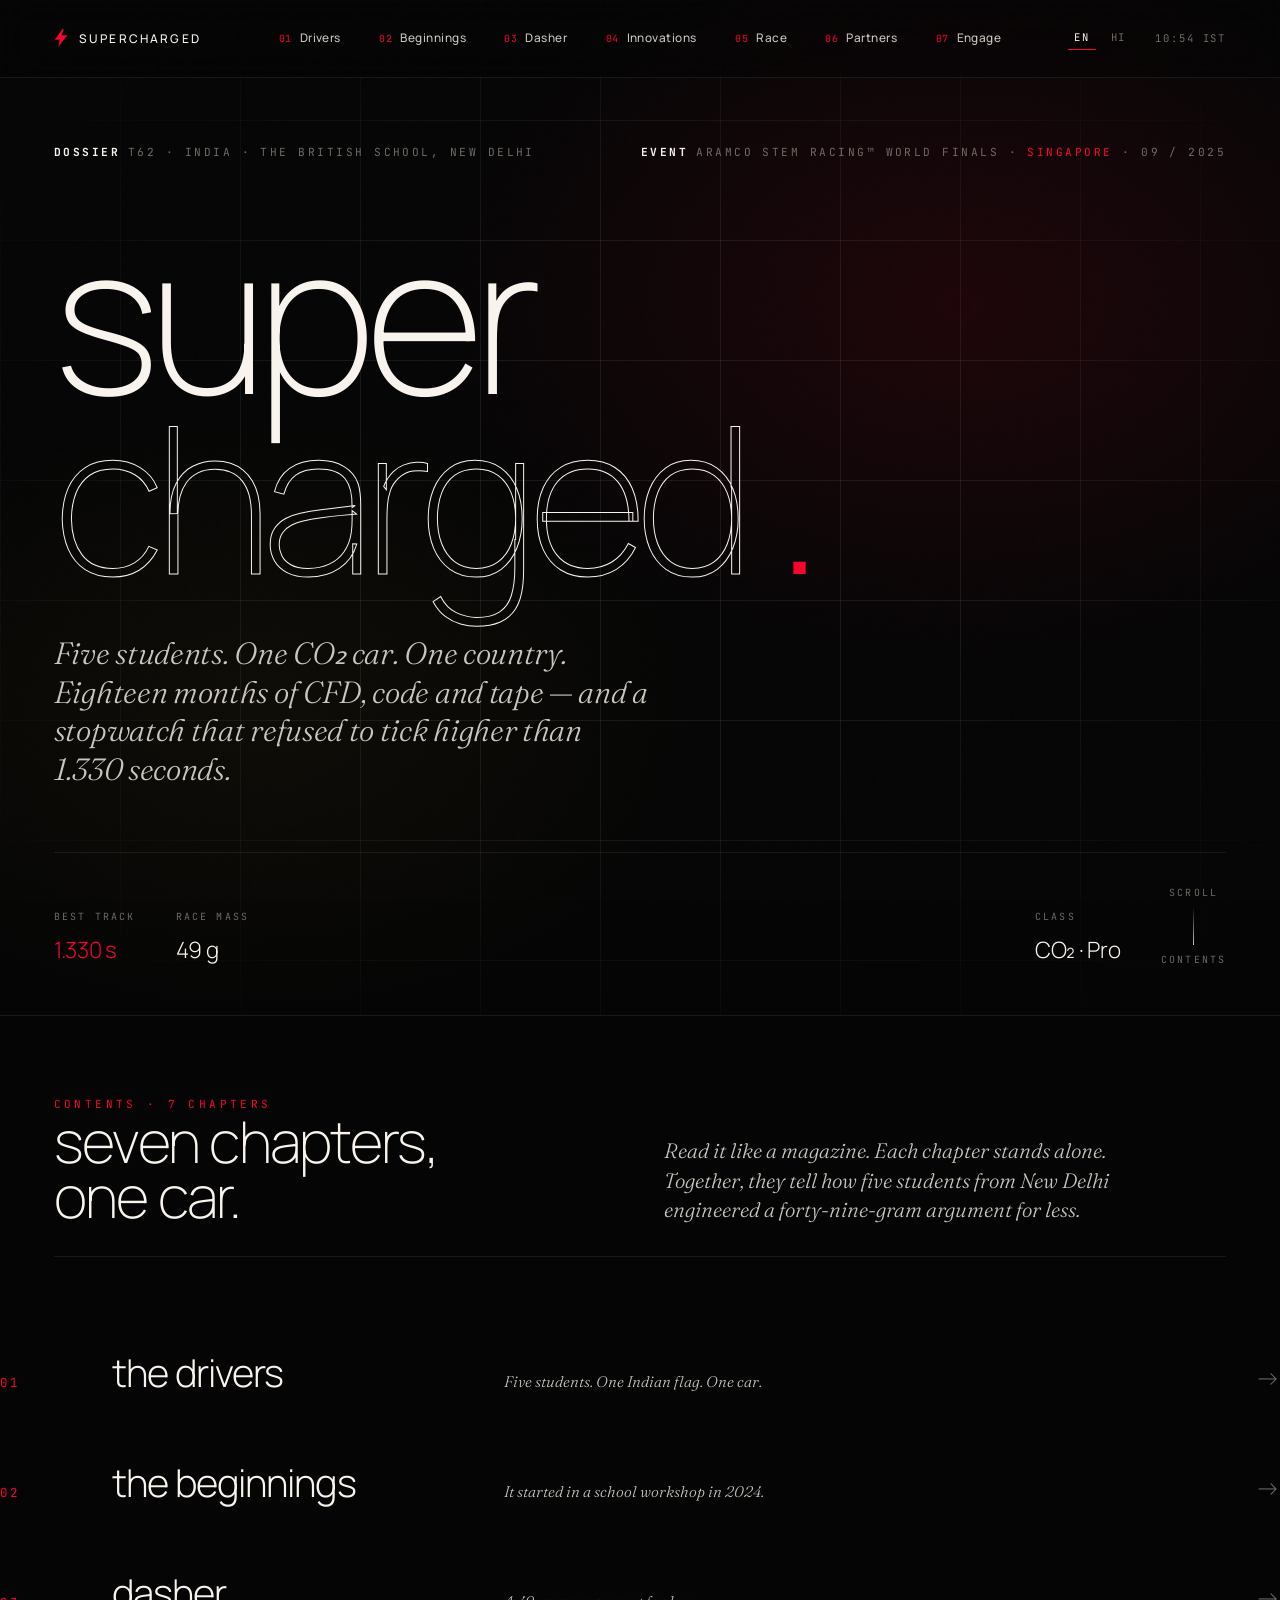
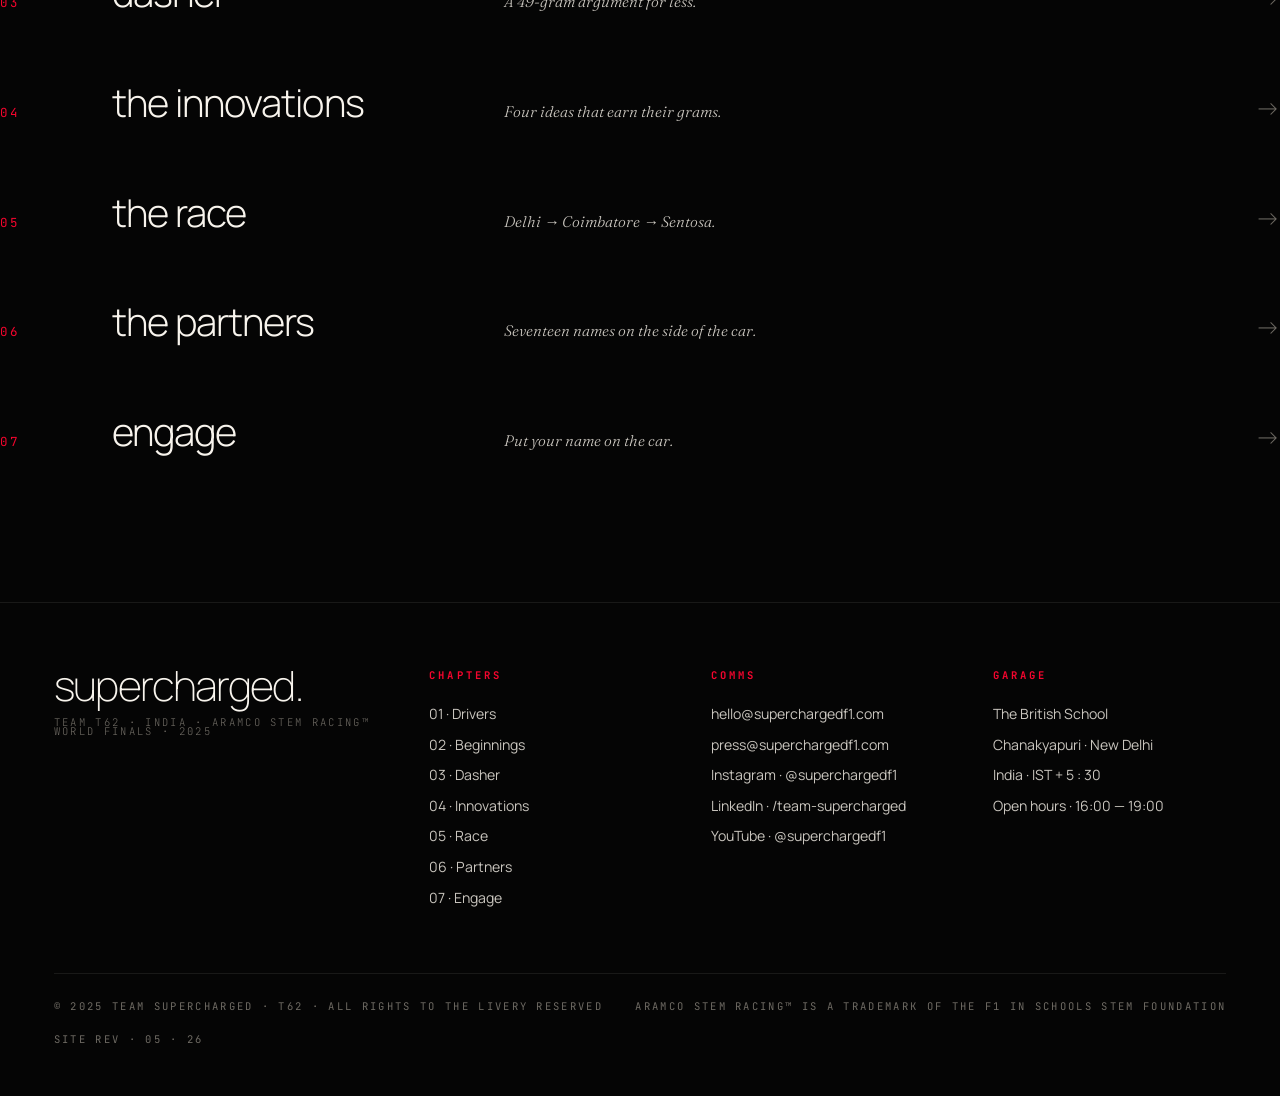
==== commit 812b948b: "Split into a 7-chapter multi-page site - Shared chrome moved into styles.css and scripts.js - index." ====
--- a/index.html
+++ b/index.html
@@ -8,1227 +8,7 @@
 <link rel="preconnect" href="https://fonts.googleapis.com" />
 <link rel="preconnect" href="https://fonts.gstatic.com" crossorigin />
 <link href="https://fonts.googleapis.com/css2?family=Fraunces:ital,opsz,wght@1,9..144,300&family=JetBrains+Mono:wght@400;500&family=Manrope:wght@200;300;400;500;600;700&display=swap" rel="stylesheet" />
-<style>
-  /* --------------------------------------------------------------
-     SUPERCHARGED · Cinematic editorial · Leclerc-inspired
-     Pure black + bone white + brand red. Thin large type.
-  -------------------------------------------------------------- */
-  *, *::before, *::after { box-sizing: border-box; margin: 0; padding: 0; }
-  ::selection { background: #F5052E; color: #F8F4ED; }
-  html { scroll-behavior: smooth; }
-
-  :root {
-    --bg: #050505;
-    --bg-2: #0C0C0C;
-    --bg-3: #141414;
-    --text: #F8F4ED;
-    --text-2: #C9C5BE;
-    --muted: #6E6A63;
-    --muted-2: #3A3A3A;
-    --line: rgba(248, 244, 237, 0.08);
-    --line-strong: rgba(248, 244, 237, 0.18);
-    --red: #F5052E;
-    --red-2: #C70425;
-    --yellow: #E7B922;
-    --pad: clamp(1.25rem, 4.2vw, 4rem);
-    --max: 1560px;
-    --font-display: 'Manrope', system-ui, sans-serif;
-    --font-body: 'Manrope', system-ui, sans-serif;
-    --font-serif: 'Fraunces', 'Times New Roman', serif;
-    --font-mono: 'JetBrains Mono', ui-monospace, monospace;
-  }
-
-  body {
-    background: var(--bg);
-    color: var(--text);
-    font-family: var(--font-body);
-    line-height: 1.6;
-    overflow-x: hidden;
-    font-weight: 400;
-    -webkit-font-smoothing: antialiased;
-    -moz-osx-font-smoothing: grayscale;
-  }
-
-  /* Subtle film grain */
-  .grain {
-    position: fixed; inset: 0;
-    pointer-events: none; z-index: 1000;
-    opacity: 0.045; mix-blend-mode: overlay;
-    background-image: url("data:image/svg+xml;utf8,<svg viewBox='0 0 200 200' xmlns='http://www.w3.org/2000/svg'><filter id='n'><feTurbulence type='fractalNoise' baseFrequency='0.85' numOctaves='3' stitchTiles='stitch'/></filter><rect width='100%25' height='100%25' filter='url(%23n)' opacity='0.85'/></svg>");
-  }
-
-  a { color: inherit; text-decoration: none; }
-  button { font-family: inherit; cursor: pointer; border: none; background: none; color: inherit; }
-  img, svg { display: block; max-width: 100%; }
-
-  .container {
-    max-width: var(--max); margin: 0 auto;
-    padding: 0 var(--pad);
-    position: relative;
-  }
-
-  .mono {
-    font-family: var(--font-mono);
-    letter-spacing: 0.04em;
-    text-transform: uppercase;
-    font-size: 0.7rem;
-    color: var(--muted);
-  }
-
-  /* ============================================================
-     TOP NAV — minimal, refined
-  ============================================================ */
-  .topnav {
-    position: fixed; top: 0; left: 0; right: 0; z-index: 100;
-    display: grid;
-    grid-template-columns: 1fr auto 1fr;
-    gap: 2rem; align-items: center;
-    padding: 1.4rem var(--pad);
-    backdrop-filter: blur(16px) saturate(140%);
-    -webkit-backdrop-filter: blur(16px) saturate(140%);
-    background: rgba(5, 5, 5, 0.55);
-    border-bottom: 1px solid var(--line);
-    transition: padding 0.3s ease;
-  }
-  .topnav.scrolled { padding: 0.9rem var(--pad); }
-
-  .mark {
-    display: flex; align-items: center; gap: 0.7rem;
-    font-family: var(--font-display);
-    font-weight: 500;
-    letter-spacing: 0.18em;
-    font-size: 0.75rem;
-    text-transform: uppercase;
-  }
-  .mark .bolt-mark {
-    width: 14px; height: 18px;
-    color: var(--red);
-  }
-
-  .menu {
-    display: flex; gap: 2.4rem;
-    font-size: 0.74rem;
-    font-weight: 500;
-    letter-spacing: 0.04em;
-    color: var(--text-2);
-  }
-  .menu a {
-    position: relative;
-    padding: 0.4rem 0;
-    transition: color 0.25s;
-  }
-  .menu a::before {
-    content: attr(data-num);
-    color: var(--red);
-    margin-right: 0.5rem;
-    font-family: var(--font-mono);
-    font-size: 0.62rem;
-    opacity: 0.85;
-  }
-  .menu a:hover { color: var(--text); }
-  .menu a::after {
-    content: ""; position: absolute;
-    left: 0; right: 0; bottom: -2px;
-    height: 1px; background: var(--text);
-    transform: scaleX(0); transform-origin: left;
-    transition: transform 0.3s ease;
-  }
-  .menu a:hover::after { transform: scaleX(1); }
-
-  .topnav-right {
-    display: flex; justify-content: flex-end; align-items: center;
-    gap: 1.4rem;
-    font-family: var(--font-mono);
-    font-size: 0.66rem;
-    color: var(--muted);
-    text-transform: uppercase;
-    letter-spacing: 0.18em;
-  }
-  .lang {
-    display: flex; gap: 0.5rem;
-  }
-  .lang a {
-    padding: 0.2rem 0.4rem;
-    color: var(--muted);
-    transition: color 0.2s;
-  }
-  .lang a.on { color: var(--text); border-bottom: 1px solid var(--red); }
-  .lang a:hover { color: var(--text); }
-
-  /* ============================================================
-     HERO
-  ============================================================ */
-  .hero {
-    position: relative;
-    min-height: 100vh;
-    padding: 9rem var(--pad) 3rem;
-    display: grid;
-    grid-template-rows: auto 1fr auto;
-    overflow: hidden;
-    isolation: isolate;
-  }
-
-  /* Cinematic backdrop (gradient + grid) */
-  .hero::before {
-    content: "";
-    position: absolute; inset: 0;
-    background:
-      radial-gradient(ellipse 70% 60% at 75% 30%, rgba(245,5,46,0.10), transparent 60%),
-      radial-gradient(ellipse 60% 50% at 20% 70%, rgba(231,185,34,0.04), transparent 60%),
-      linear-gradient(180deg, rgba(5,5,5,0.5), var(--bg));
-    z-index: -2;
-  }
-  .hero::after {
-    content: "";
-    position: absolute; inset: 0;
-    background-image:
-      linear-gradient(to right, var(--line) 1px, transparent 1px),
-      linear-gradient(to bottom, var(--line) 1px, transparent 1px);
-    background-size: 120px 120px;
-    mask-image: radial-gradient(ellipse at center, black 40%, transparent 90%);
-    z-index: -1;
-    pointer-events: none;
-  }
-
-  .hero-top {
-    display: flex; justify-content: space-between; align-items: flex-start;
-    gap: 2rem; flex-wrap: wrap;
-  }
-  .hero-top .label {
-    font-family: var(--font-mono);
-    font-size: 0.7rem;
-    color: var(--muted);
-    text-transform: uppercase;
-    letter-spacing: 0.22em;
-    line-height: 1.6;
-  }
-  .hero-top .label strong { color: var(--text); margin-right: 0.5rem; }
-  .hero-top .label .red { color: var(--red); }
-
-  .hero-center {
-    display: grid; align-content: center;
-    padding: 4rem 0;
-  }
-  .hero-title {
-    font-family: var(--font-display);
-    font-weight: 200;
-    font-size: clamp(4rem, 16vw, 19rem);
-    line-height: 0.88;
-    letter-spacing: -0.045em;
-    text-transform: lowercase;
-    color: var(--text);
-    margin-bottom: 1.5rem;
-  }
-  .hero-title .stroke {
-    color: transparent;
-    -webkit-text-stroke: 1px var(--text);
-  }
-  .hero-title .red { color: var(--red); }
-
-  /* Fade-in word-by-word */
-  .hero-title .w {
-    display: inline-block;
-    transform: translateY(0.4em);
-    opacity: 0;
-    animation: rise 1.4s cubic-bezier(.18,.7,.2,1) forwards;
-  }
-  .hero-title .w:nth-child(1) { animation-delay: 0.2s; }
-  .hero-title .w:nth-child(2) { animation-delay: 0.45s; }
-  .hero-title .w:nth-child(3) { animation-delay: 0.7s; }
-  @keyframes rise { to { transform: none; opacity: 1; } }
-
-  .hero-tag {
-    margin-top: 1.5rem;
-    max-width: 32ch;
-    font-family: var(--font-serif);
-    font-style: italic;
-    font-weight: 300;
-    font-size: clamp(1.3rem, 2.4vw, 2.2rem);
-    line-height: 1.25;
-    color: var(--text-2);
-    letter-spacing: -0.01em;
-    opacity: 0;
-    animation: fade 1.6s 1.1s forwards;
-  }
-  @keyframes fade { to { opacity: 1; } }
-
-  .hero-bottom {
-    display: grid;
-    grid-template-columns: auto 1fr auto auto;
-    gap: 2.5rem;
-    align-items: end;
-    padding-top: 2rem;
-    border-top: 1px solid var(--line);
-    opacity: 0;
-    animation: fade 1.4s 1.4s forwards;
-  }
-  .hero-bottom .col {
-    display: flex; flex-direction: column;
-    gap: 0.4rem;
-  }
-  .hero-bottom .col .k {
-    font-family: var(--font-mono);
-    font-size: 0.62rem;
-    color: var(--muted);
-    text-transform: uppercase;
-    letter-spacing: 0.22em;
-  }
-  .hero-bottom .col .v {
-    font-family: var(--font-display);
-    font-weight: 300;
-    font-size: 1.4rem;
-    letter-spacing: -0.01em;
-    color: var(--text);
-  }
-  .hero-bottom .col .v.red { color: var(--red); }
-
-  .scroll-cue {
-    display: inline-flex; flex-direction: column; align-items: center;
-    gap: 0.4rem;
-    color: var(--muted);
-    font-family: var(--font-mono);
-    font-size: 0.62rem;
-    text-transform: uppercase;
-    letter-spacing: 0.22em;
-  }
-  .scroll-cue .arrow {
-    width: 1px; height: 38px;
-    background: linear-gradient(180deg, transparent, var(--text-2));
-    animation: drop 1.8s ease-in-out infinite;
-  }
-  @keyframes drop {
-    0% { transform: scaleY(0); transform-origin: top; }
-    50% { transform: scaleY(1); transform-origin: top; }
-    51% { transform: scaleY(1); transform-origin: bottom; }
-    100% { transform: scaleY(0); transform-origin: bottom; }
-  }
-
-  /* ============================================================
-     CHAPTER HEADER
-  ============================================================ */
-  .chapter {
-    padding: clamp(6rem, 12vh, 10rem) 0;
-    position: relative;
-  }
-  .chapter-head {
-    display: grid;
-    grid-template-columns: auto 1fr;
-    gap: 2rem 4rem;
-    align-items: end;
-    margin-bottom: 4rem;
-    padding-bottom: 2.4rem;
-    border-bottom: 1px solid var(--line);
-  }
-  .chapter-num {
-    font-family: var(--font-mono);
-    font-size: 0.72rem;
-    color: var(--red);
-    text-transform: uppercase;
-    letter-spacing: 0.3em;
-    align-self: start;
-    padding-top: 1.4rem;
-  }
-  .chapter-title {
-    font-family: var(--font-display);
-    font-weight: 200;
-    font-size: clamp(2.6rem, 6.5vw, 6.5rem);
-    line-height: 0.95;
-    letter-spacing: -0.035em;
-    text-transform: lowercase;
-    color: var(--text);
-  }
-  .chapter-sub {
-    font-family: var(--font-display);
-    font-weight: 300;
-    font-size: clamp(1rem, 1.4vw, 1.2rem);
-    color: var(--text-2);
-    margin-top: 1rem;
-    max-width: 50ch;
-  }
-
-  /* ============================================================
-     01 — THE DRIVERS
-  ============================================================ */
-  .drivers {
-    display: grid;
-    grid-template-columns: repeat(5, 1fr);
-    gap: 1.4rem;
-  }
-  .driver {
-    display: flex; flex-direction: column;
-    gap: 1rem;
-    cursor: pointer;
-    transition: transform 0.5s cubic-bezier(.2,.8,.2,1);
-  }
-  .driver:hover { transform: translateY(-4px); }
-  .driver-photo {
-    aspect-ratio: 3/4;
-    background: var(--bg-2);
-    border: 1px solid var(--line);
-    position: relative;
-    overflow: hidden;
-    transition: border-color 0.3s;
-  }
-  .driver:hover .driver-photo { border-color: var(--red); }
-  .driver-photo::before {
-    content: "";
-    position: absolute; inset: 0;
-    background:
-      radial-gradient(ellipse at 50% 35%, rgba(248,244,237,0.18), transparent 50%),
-      linear-gradient(180deg, rgba(245,5,46,0.10) 0%, transparent 60%, rgba(0,0,0,0.6) 100%);
-  }
-  .driver-photo::after {
-    content: attr(data-init);
-    position: absolute; inset: 0;
-    display: grid; place-items: center;
-    font-family: var(--font-display);
-    font-weight: 200;
-    font-size: clamp(3rem, 6vw, 6rem);
-    color: rgba(248,244,237,0.85);
-    letter-spacing: -0.04em;
-  }
-  .driver-photo .num {
-    position: absolute; top: 0.9rem; left: 0.9rem;
-    font-family: var(--font-mono);
-    font-size: 0.62rem;
-    color: var(--text);
-    letter-spacing: 0.22em;
-    z-index: 2;
-  }
-  .driver-photo .role {
-    position: absolute; bottom: 0.9rem; left: 0.9rem; right: 0.9rem;
-    font-family: var(--font-mono);
-    font-size: 0.62rem;
-    color: var(--text);
-    letter-spacing: 0.18em;
-    text-transform: uppercase;
-    z-index: 2;
-    opacity: 0.85;
-  }
-  .driver-name {
-    font-family: var(--font-display);
-    font-weight: 300;
-    font-size: 1.6rem;
-    line-height: 1.05;
-    letter-spacing: -0.02em;
-    color: var(--text);
-  }
-  .driver-bio {
-    font-size: 0.85rem;
-    color: var(--text-2);
-    line-height: 1.5;
-    max-width: 32ch;
-  }
-  .driver-skill {
-    margin-top: 0.4rem;
-    font-family: var(--font-mono);
-    font-size: 0.6rem;
-    color: var(--red);
-    text-transform: uppercase;
-    letter-spacing: 0.22em;
-  }
-
-  /* Mentors row */
-  .mentors {
-    margin-top: 5rem;
-    display: grid;
-    grid-template-columns: 1fr 3fr;
-    gap: 3rem;
-    padding-top: 2.5rem;
-    border-top: 1px solid var(--line);
-  }
-  .mentors h4 {
-    font-family: var(--font-mono);
-    font-size: 0.7rem;
-    color: var(--red);
-    text-transform: uppercase;
-    letter-spacing: 0.3em;
-    margin-bottom: 0.6rem;
-  }
-  .mentors h4 + p {
-    font-family: var(--font-display);
-    font-weight: 300;
-    font-size: 1.4rem;
-    color: var(--text);
-    line-height: 1.3;
-    letter-spacing: -0.01em;
-  }
-  .mentors-list {
-    display: grid;
-    grid-template-columns: repeat(3, 1fr);
-    gap: 1.4rem 2rem;
-  }
-  .mentors-list span {
-    color: var(--text-2);
-    font-size: 0.92rem;
-    border-left: 1px solid var(--red);
-    padding-left: 1rem;
-    line-height: 1.3;
-  }
-  .mentors-list span small {
-    display: block;
-    font-family: var(--font-mono);
-    font-size: 0.62rem;
-    color: var(--muted);
-    text-transform: uppercase;
-    letter-spacing: 0.2em;
-    margin-top: 0.3rem;
-  }
-
-  /* ============================================================
-     02 — THE BEGINNINGS
-  ============================================================ */
-  .beginnings {
-    display: grid;
-    grid-template-columns: 1.1fr 1fr;
-    gap: 4rem;
-    align-items: start;
-  }
-  .beginnings-text p {
-    font-family: var(--font-display);
-    font-weight: 300;
-    font-size: clamp(1.2rem, 1.7vw, 1.55rem);
-    line-height: 1.45;
-    color: var(--text);
-    letter-spacing: -0.005em;
-    margin-bottom: 1.6rem;
-  }
-  .beginnings-text p em {
-    font-family: var(--font-serif);
-    font-style: italic;
-    font-weight: 300;
-    color: var(--red);
-  }
-  .beginnings-img {
-    aspect-ratio: 4/5;
-    background: var(--bg-2);
-    border: 1px solid var(--line);
-    position: relative;
-    overflow: hidden;
-  }
-  .beginnings-img::before {
-    content: "";
-    position: absolute; inset: 0;
-    background:
-      radial-gradient(ellipse at 30% 60%, rgba(245,5,46,0.12), transparent 60%),
-      radial-gradient(ellipse at 80% 30%, rgba(231,185,34,0.06), transparent 60%);
-  }
-  .beginnings-img .frame-label {
-    position: absolute; bottom: 1.4rem; left: 1.4rem; right: 1.4rem;
-    display: flex; justify-content: space-between;
-    font-family: var(--font-mono);
-    font-size: 0.62rem;
-    color: var(--text);
-    letter-spacing: 0.22em;
-    text-transform: uppercase;
-    opacity: 0.6;
-  }
-  .beginnings-img .frame-label .red { color: var(--red); }
-  .beginnings-img .crosshair {
-    position: absolute;
-    width: 28px; height: 28px;
-    border-color: rgba(245,5,46,0.5);
-    border-style: solid;
-    border-width: 0;
-  }
-  .beginnings-img .crosshair.tl { top: 14px; left: 14px; border-top-width: 1px; border-left-width: 1px; }
-  .beginnings-img .crosshair.br { bottom: 14px; right: 14px; border-bottom-width: 1px; border-right-width: 1px; }
-
-  /* Pull quote */
-  .pull-quote {
-    margin-top: 6rem;
-    text-align: center;
-    padding: 3rem 0;
-    border-top: 1px solid var(--line);
-    border-bottom: 1px solid var(--line);
-  }
-  .pull-quote .mono { display: block; margin-bottom: 1.5rem; color: var(--red); }
-  .pull-quote blockquote {
-    font-family: var(--font-serif);
-    font-style: italic;
-    font-weight: 300;
-    font-size: clamp(1.8rem, 4.5vw, 4.2rem);
-    line-height: 1.1;
-    letter-spacing: -0.02em;
-    color: var(--text);
-    max-width: 22ch;
-    margin: 0 auto;
-  }
-  .pull-quote blockquote em {
-    font-style: normal;
-    color: var(--red);
-  }
-  .pull-quote .src {
-    margin-top: 1.5rem;
-    font-family: var(--font-mono);
-    font-size: 0.7rem;
-    color: var(--muted);
-    letter-spacing: 0.22em;
-    text-transform: uppercase;
-  }
-
-  /* ============================================================
-     03 — DASHER (THE MACHINE)
-  ============================================================ */
-  .machine-stage {
-    background: var(--bg);
-    padding: 4rem 0;
-    border: 1px solid var(--line);
-    border-radius: 0;
-    position: relative;
-    overflow: hidden;
-    margin-bottom: 4rem;
-  }
-  .machine-stage::before {
-    content: "";
-    position: absolute; inset: 0;
-    background:
-      radial-gradient(ellipse 50% 60% at 50% 50%, rgba(245,5,46,0.10), transparent 70%);
-    pointer-events: none;
-  }
-  .machine-stage::after {
-    content: "";
-    position: absolute; inset: 0;
-    background-image:
-      linear-gradient(to right, var(--line) 1px, transparent 1px),
-      linear-gradient(to bottom, var(--line) 1px, transparent 1px);
-    background-size: 60px 60px;
-    pointer-events: none;
-    opacity: 0.5;
-  }
-  .machine-stage svg.car {
-    position: relative;
-    width: 100%;
-    max-width: 1100px;
-    margin: 0 auto;
-    display: block;
-  }
-
-  .machine-frame-meta {
-    display: flex; justify-content: space-between;
-    margin-top: 1.6rem;
-    font-family: var(--font-mono);
-    font-size: 0.62rem;
-    color: var(--muted);
-    text-transform: uppercase;
-    letter-spacing: 0.22em;
-    flex-wrap: wrap;
-    gap: 0.6rem;
-  }
-  .machine-frame-meta b { color: var(--red); }
-  .machine-frame-meta .ylw { color: var(--yellow); }
-
-  .specs-grid {
-    display: grid;
-    grid-template-columns: repeat(5, 1fr);
-    gap: 0;
-    border-top: 1px solid var(--line);
-    border-bottom: 1px solid var(--line);
-  }
-  .spec {
-    padding: 1.6rem 1.2rem;
-    border-right: 1px solid var(--line);
-    transition: background 0.3s;
-  }
-  .spec:last-child { border-right: none; }
-  .spec:hover { background: var(--bg-2); }
-  .spec .k {
-    font-family: var(--font-mono);
-    font-size: 0.62rem;
-    color: var(--muted);
-    text-transform: uppercase;
-    letter-spacing: 0.22em;
-  }
-  .spec .v {
-    font-family: var(--font-display);
-    font-weight: 200;
-    font-size: clamp(1.6rem, 2.4vw, 2.2rem);
-    line-height: 1.1;
-    color: var(--text);
-    letter-spacing: -0.015em;
-    margin-top: 0.5rem;
-  }
-  .spec .v small {
-    font-family: var(--font-mono);
-    font-size: 0.65rem;
-    color: var(--muted);
-    margin-left: 0.3rem;
-    letter-spacing: 0.18em;
-    text-transform: uppercase;
-  }
-  .spec .v.red { color: var(--red); }
-
-  /* ============================================================
-     04 — THE INNOVATIONS (horizontal scroll gallery)
-  ============================================================ */
-  .innov-rail-wrap {
-    position: relative;
-    margin: 0 calc(var(--pad) * -1);
-    padding: 0 var(--pad);
-  }
-  .innov-rail {
-    display: flex; gap: 1.5rem;
-    overflow-x: auto;
-    scroll-snap-type: x mandatory;
-    scrollbar-width: thin;
-    padding-bottom: 1rem;
-  }
-  .innov-rail::-webkit-scrollbar { height: 4px; }
-  .innov-rail::-webkit-scrollbar-track { background: transparent; }
-  .innov-rail::-webkit-scrollbar-thumb { background: var(--line-strong); }
-  .innov {
-    flex: 0 0 min(420px, 80vw);
-    aspect-ratio: 3/4;
-    background: var(--bg-2);
-    border: 1px solid var(--line);
-    padding: 2rem;
-    position: relative;
-    scroll-snap-align: start;
-    transition: border-color 0.3s, transform 0.3s;
-    display: flex; flex-direction: column; justify-content: space-between;
-    overflow: hidden;
-  }
-  .innov:hover { border-color: var(--red); transform: translateY(-3px); }
-  .innov::before {
-    content: "";
-    position: absolute; top: 0; right: 0;
-    width: 60%; height: 60%;
-    background:
-      radial-gradient(ellipse at top right, rgba(245,5,46,0.10), transparent 70%);
-    pointer-events: none;
-  }
-  .innov .num {
-    font-family: var(--font-mono);
-    font-size: 0.7rem;
-    color: var(--red);
-    letter-spacing: 0.3em;
-    text-transform: uppercase;
-  }
-  .innov h3 {
-    font-family: var(--font-display);
-    font-weight: 300;
-    font-size: clamp(1.7rem, 2.4vw, 2.4rem);
-    line-height: 1.05;
-    letter-spacing: -0.02em;
-    margin-top: 1rem;
-  }
-  .innov p {
-    color: var(--text-2);
-    font-size: 0.95rem;
-    line-height: 1.55;
-    margin-top: 1rem;
-    max-width: 36ch;
-  }
-  .innov .tag {
-    margin-top: auto;
-    padding-top: 1.5rem;
-    border-top: 1px solid var(--line);
-    font-family: var(--font-mono);
-    font-size: 0.65rem;
-    color: var(--text);
-    letter-spacing: 0.22em;
-    text-transform: uppercase;
-  }
-  .innov .tag span { color: var(--red); }
-
-  .rail-cue {
-    margin-top: 1.4rem;
-    display: flex; justify-content: space-between;
-    font-family: var(--font-mono);
-    font-size: 0.66rem;
-    color: var(--muted);
-    text-transform: uppercase;
-    letter-spacing: 0.22em;
-  }
-
-  /* Inspirations sub-section */
-  .inspirations {
-    margin-top: 6rem;
-    padding-top: 3rem;
-    border-top: 1px solid var(--line);
-  }
-  .inspirations h4 {
-    font-family: var(--font-mono);
-    font-size: 0.7rem;
-    color: var(--red);
-    text-transform: uppercase;
-    letter-spacing: 0.3em;
-    margin-bottom: 1.4rem;
-  }
-  .insp-grid {
-    display: grid;
-    grid-template-columns: repeat(6, 1fr);
-    gap: 1px;
-    background: var(--line);
-    border: 1px solid var(--line);
-  }
-  .insp {
-    background: var(--bg);
-    padding: 1.6rem 1.2rem;
-    transition: background 0.3s;
-  }
-  .insp:hover { background: var(--bg-2); }
-  .insp .from {
-    font-family: var(--font-mono);
-    font-size: 0.6rem;
-    color: var(--muted);
-    text-transform: uppercase;
-    letter-spacing: 0.22em;
-  }
-  .insp .what {
-    font-family: var(--font-display);
-    font-weight: 300;
-    font-size: 1.05rem;
-    line-height: 1.2;
-    margin-top: 0.5rem;
-    color: var(--text);
-    letter-spacing: -0.01em;
-  }
-  .insp .why {
-    font-size: 0.78rem;
-    color: var(--text-2);
-    margin-top: 0.5rem;
-    line-height: 1.4;
-  }
-
-  /* ============================================================
-     05 — THE RACE (timeline)
-  ============================================================ */
-  .race-wrap {
-    display: grid;
-    grid-template-columns: 1fr 2.4fr;
-    gap: 5rem;
-    align-items: start;
-  }
-  .race-side {
-    position: sticky; top: 8rem;
-  }
-  .race-side .lede {
-    font-family: var(--font-display);
-    font-weight: 300;
-    font-size: 1.45rem;
-    line-height: 1.4;
-    color: var(--text);
-    letter-spacing: -0.01em;
-  }
-  .race-side .lede em {
-    font-family: var(--font-serif);
-    font-style: italic;
-    color: var(--red);
-  }
-  .race-side .summary {
-    margin-top: 2rem;
-    padding-top: 1.5rem;
-    border-top: 1px solid var(--line);
-  }
-  .race-side .summary span {
-    display: flex; justify-content: space-between;
-    padding: 0.55rem 0;
-    border-bottom: 1px solid var(--line);
-    font-family: var(--font-mono);
-    font-size: 0.72rem;
-    text-transform: uppercase;
-    letter-spacing: 0.18em;
-  }
-  .race-side .summary span:last-child { border-bottom: none; }
-  .race-side .summary span b { color: var(--red); font-weight: 500; }
-
-  .timeline {
-    position: relative;
-    list-style: none;
-  }
-  .ev {
-    display: grid;
-    grid-template-columns: minmax(110px, 130px) 1fr;
-    gap: 2.5rem;
-    padding: 2rem 0 2.5rem;
-    border-bottom: 1px solid var(--line);
-    position: relative;
-  }
-  .ev:last-child { border-bottom: none; }
-  .ev .ev-date {
-    font-family: var(--font-mono);
-    font-size: 0.72rem;
-    color: var(--text);
-    text-transform: uppercase;
-    letter-spacing: 0.22em;
-    line-height: 1.3;
-  }
-  .ev .ev-date span {
-    display: block;
-    color: var(--red);
-    font-size: 0.62rem;
-    margin-top: 0.4rem;
-    letter-spacing: 0.3em;
-  }
-  .ev .ev-content {
-    border-left: 1px solid var(--line);
-    padding-left: 2rem;
-    position: relative;
-  }
-  .ev .ev-content::before {
-    content: "";
-    position: absolute; left: -4px; top: 1rem;
-    width: 7px; height: 7px;
-    background: var(--text);
-    transform: rotate(45deg);
-  }
-  .ev.peak .ev-content::before {
-    background: var(--red);
-    box-shadow: 0 0 0 4px rgba(245,5,46,0.18);
-  }
-  .ev .ev-title {
-    font-family: var(--font-display);
-    font-weight: 300;
-    font-size: clamp(1.4rem, 2.6vw, 2.2rem);
-    line-height: 1.1;
-    letter-spacing: -0.02em;
-    color: var(--text);
-  }
-  .ev.peak .ev-title { color: var(--text); }
-  .ev.peak .ev-title em { color: var(--red); font-style: normal; }
-  .ev .ev-body {
-    margin-top: 0.8rem;
-    color: var(--text-2);
-    font-size: 0.95rem;
-    line-height: 1.6;
-    max-width: 56ch;
-  }
-  .ev .ev-stat {
-    display: inline-block;
-    margin-top: 1rem;
-    padding: 0.4rem 0.8rem;
-    border: 1px solid var(--line-strong);
-    font-family: var(--font-mono);
-    font-size: 0.66rem;
-    text-transform: uppercase;
-    letter-spacing: 0.2em;
-    color: var(--text);
-  }
-  .ev .ev-stat b { color: var(--red); margin-right: 0.4rem; }
-
-  /* Sustainability inset */
-  .sustain {
-    margin-top: 5rem;
-    padding: 2.5rem;
-    border: 1px solid var(--line);
-    background:
-      radial-gradient(ellipse at 80% 20%, rgba(43, 192, 122, 0.08), transparent 50%),
-      var(--bg-2);
-    display: grid;
-    grid-template-columns: 1fr 2fr;
-    gap: 3rem;
-    align-items: center;
-  }
-  .sustain h4 {
-    font-family: var(--font-display);
-    font-weight: 300;
-    font-size: 1.7rem;
-    line-height: 1.1;
-    color: var(--text);
-    letter-spacing: -0.02em;
-  }
-  .sustain h4 small {
-    display: block;
-    font-family: var(--font-mono);
-    font-size: 0.64rem;
-    text-transform: uppercase;
-    letter-spacing: 0.22em;
-    color: #2BC07A;
-    margin-bottom: 0.6rem;
-    font-weight: 400;
-  }
-  .sdg-grid {
-    display: grid;
-    grid-template-columns: repeat(3, 1fr);
-    gap: 1.4rem;
-  }
-  .sdg {
-    border-left: 2px solid #2BC07A;
-    padding-left: 1rem;
-  }
-  .sdg .num {
-    font-family: var(--font-display);
-    font-weight: 300;
-    font-size: 1.4rem;
-    color: var(--text);
-    letter-spacing: -0.02em;
-  }
-  .sdg .lbl {
-    font-family: var(--font-mono);
-    font-size: 0.62rem;
-    color: var(--muted);
-    text-transform: uppercase;
-    letter-spacing: 0.22em;
-    margin-top: 0.3rem;
-  }
-  .sdg .desc {
-    font-size: 0.85rem;
-    color: var(--text-2);
-    margin-top: 0.5rem;
-    line-height: 1.45;
-  }
-
-  /* ============================================================
-     06 — PARTNERS
-  ============================================================ */
-  .partners-wall {
-    display: grid;
-    grid-template-columns: repeat(6, 1fr);
-    gap: 1px;
-    background: var(--line);
-    border: 1px solid var(--line);
-  }
-  .partner {
-    background: var(--bg);
-    padding: 2rem 1.2rem;
-    aspect-ratio: 4/3;
-    display: flex; flex-direction: column;
-    justify-content: space-between;
-    transition: background 0.3s;
-    position: relative;
-  }
-  .partner:hover { background: var(--bg-2); }
-  .partner .tier {
-    font-family: var(--font-mono);
-    font-size: 0.6rem;
-    text-transform: uppercase;
-    letter-spacing: 0.3em;
-  }
-  .tier.diamond { color: var(--red); }
-  .tier.gold { color: var(--yellow); }
-  .tier.silver { color: var(--muted); }
-  .partner .name {
-    font-family: var(--font-display);
-    font-weight: 300;
-    font-size: clamp(1rem, 1.3vw, 1.35rem);
-    line-height: 1.1;
-    letter-spacing: -0.015em;
-    color: var(--text);
-  }
-
-  .partners-foot {
-    margin-top: 2rem;
-    padding-top: 1.4rem;
-    border-top: 1px solid var(--line);
-    display: flex; justify-content: space-between;
-    flex-wrap: wrap; gap: 1rem;
-    font-family: var(--font-mono);
-    font-size: 0.7rem;
-    color: var(--muted);
-    text-transform: uppercase;
-    letter-spacing: 0.22em;
-  }
-  .partners-foot a {
-    color: var(--red);
-    border-bottom: 1px solid var(--red);
-    padding-bottom: 2px;
-  }
-
-  /* ============================================================
-     07 — ENGAGE
-  ============================================================ */
-  .engage {
-    padding: clamp(7rem, 14vw, 12rem) 0;
-    border-top: 1px solid var(--line);
-    position: relative;
-    overflow: hidden;
-  }
-  .engage::before {
-    content: "";
-    position: absolute; inset: 0;
-    background:
-      radial-gradient(ellipse 50% 60% at 70% 50%, rgba(245,5,46,0.10), transparent 60%);
-    pointer-events: none;
-  }
-  .engage-inner {
-    display: grid;
-    grid-template-columns: 1.4fr 1fr;
-    gap: 5rem;
-    align-items: end;
-    position: relative;
-  }
-  .engage h2 {
-    font-family: var(--font-display);
-    font-weight: 200;
-    font-size: clamp(3rem, 11vw, 12rem);
-    line-height: 0.85;
-    letter-spacing: -0.05em;
-    text-transform: lowercase;
-    color: var(--text);
-  }
-  .engage h2 .red { color: var(--red); }
-  .engage h2 .stroke {
-    color: transparent;
-    -webkit-text-stroke: 1.5px var(--text);
-  }
-  .engage-body {
-    margin-top: 2rem;
-    max-width: 38rem;
-    color: var(--text-2);
-    font-size: 1.05rem;
-    line-height: 1.6;
-  }
-
-  .cta-stack {
-    display: flex; flex-direction: column;
-    gap: 1px;
-    background: var(--line);
-    border: 1px solid var(--line);
-  }
-  .cta {
-    background: var(--bg);
-    padding: 1.4rem 1.2rem;
-    display: grid;
-    grid-template-columns: 1fr auto;
-    gap: 1rem;
-    align-items: center;
-    transition: background 0.3s, padding 0.3s;
-    cursor: pointer;
-  }
-  .cta:hover { background: var(--red); padding-left: 1.6rem; }
-  .cta .label {
-    font-family: var(--font-mono);
-    font-size: 0.66rem;
-    color: var(--muted);
-    text-transform: uppercase;
-    letter-spacing: 0.22em;
-    transition: color 0.3s;
-  }
-  .cta:hover .label { color: rgba(248,244,237,0.7); }
-  .cta .text {
-    font-family: var(--font-display);
-    font-weight: 300;
-    font-size: 1.4rem;
-    color: var(--text);
-    letter-spacing: -0.015em;
-    line-height: 1.15;
-    margin-top: 0.2rem;
-  }
-  .cta .arr {
-    font-family: var(--font-display);
-    font-weight: 200;
-    font-size: 1.6rem;
-    color: var(--text-2);
-    transition: color 0.3s, transform 0.3s;
-  }
-  .cta:hover .arr { color: var(--text); transform: translateX(4px); }
-
-  /* ============================================================
-     FOOTER
-  ============================================================ */
-  footer {
-    padding: 4rem 0 3rem;
-    border-top: 1px solid var(--line);
-    position: relative;
-  }
-  .foot-inner {
-    display: grid;
-    grid-template-columns: 1.4fr 1fr 1fr 1fr;
-    gap: 3rem;
-    align-items: start;
-  }
-  .foot-brand {
-    font-family: var(--font-display);
-    font-weight: 200;
-    font-size: 2.6rem;
-    line-height: 0.9;
-    letter-spacing: -0.04em;
-    text-transform: lowercase;
-    color: var(--text);
-  }
-  .foot-brand small {
-    display: block;
-    font-family: var(--font-mono);
-    font-size: 0.66rem;
-    color: var(--muted);
-    text-transform: uppercase;
-    letter-spacing: 0.22em;
-    margin-top: 0.8rem;
-    text-transform: uppercase;
-  }
-  .foot-col h5 {
-    font-family: var(--font-mono);
-    font-size: 0.66rem;
-    color: var(--red);
-    text-transform: uppercase;
-    letter-spacing: 0.3em;
-    margin-bottom: 1.2rem;
-  }
-  .foot-col ul { list-style: none; display: flex; flex-direction: column; gap: 0.5rem; }
-  .foot-col a, .foot-col li {
-    color: var(--text-2);
-    font-size: 0.88rem;
-    transition: color 0.2s;
-  }
-  .foot-col a:hover { color: var(--text); }
-
-  .foot-bottom {
-    margin-top: 4rem;
-    padding-top: 1.5rem;
-    border-top: 1px solid var(--line);
-    display: flex; justify-content: space-between;
-    gap: 1rem;
-    font-family: var(--font-mono);
-    font-size: 0.66rem;
-    color: var(--muted);
-    text-transform: uppercase;
-    letter-spacing: 0.22em;
-    flex-wrap: wrap;
-  }
-
-  /* ============================================================
-     REVEAL
-  ============================================================ */
-  .reveal {
-    opacity: 0; transform: translateY(20px);
-    transition: opacity 1.1s ease, transform 1.1s cubic-bezier(.18,.7,.2,1);
-  }
-  .reveal.in { opacity: 1; transform: none; }
-  .reveal.d1 { transition-delay: 0.08s; }
-  .reveal.d2 { transition-delay: 0.16s; }
-  .reveal.d3 { transition-delay: 0.24s; }
-  .reveal.d4 { transition-delay: 0.32s; }
-  .reveal.d5 { transition-delay: 0.4s; }
-
-  /* ============================================================
-     RESPONSIVE
-  ============================================================ */
-  @media (max-width: 1100px) {
-    .drivers { grid-template-columns: repeat(3, 1fr); }
-    .insp-grid { grid-template-columns: repeat(3, 1fr); }
-    .partners-wall { grid-template-columns: repeat(4, 1fr); }
-    .specs-grid { grid-template-columns: repeat(3, 1fr); }
-    .specs-grid .spec:nth-child(3) { border-right: none; }
-  }
-  @media (max-width: 900px) {
-    .topnav { grid-template-columns: 1fr auto; }
-    .menu { display: none; }
-    .hero-title { font-size: clamp(3.4rem, 18vw, 7rem); }
-    .hero-bottom { grid-template-columns: 1fr 1fr; }
-    .beginnings { grid-template-columns: 1fr; }
-    .race-wrap { grid-template-columns: 1fr; }
-    .race-side { position: static; }
-    .ev { grid-template-columns: 1fr; gap: 0.5rem; }
-    .engage-inner { grid-template-columns: 1fr; }
-    .foot-inner { grid-template-columns: 1fr 1fr; }
-    .mentors { grid-template-columns: 1fr; }
-    .mentors-list { grid-template-columns: 1fr 1fr; }
-    .sustain { grid-template-columns: 1fr; }
-    .sdg-grid { grid-template-columns: 1fr; }
-  }
-  @media (max-width: 600px) {
-    .drivers { grid-template-columns: repeat(2, 1fr); }
-    .partners-wall { grid-template-columns: repeat(2, 1fr); }
-    .specs-grid { grid-template-columns: repeat(2, 1fr); }
-    .specs-grid .spec { border-right: none; border-bottom: 1px solid var(--line); }
-    .insp-grid { grid-template-columns: 1fr; }
-    .foot-inner { grid-template-columns: 1fr; }
-    .mentors-list { grid-template-columns: 1fr; }
-    .chapter-head { grid-template-columns: 1fr; }
-    .hero-bottom { grid-template-columns: 1fr; gap: 1rem; }
-  }
-</style>
+<link rel="stylesheet" href="styles.css" />
 </head>
 <body>
 
@@ -1242,22 +22,19 @@
   </defs>
 </svg>
 
-<!-- ============================================================
-     TOP NAV
-============================================================ -->
 <header class="topnav" id="topnav">
-  <a href="#top" class="mark">
+  <a href="index.html" class="mark">
     <svg class="bolt-mark" aria-hidden="true"><use href="#bolt"/></svg>
     <span>Supercharged</span>
   </a>
   <nav class="menu" aria-label="Primary">
-    <a href="#drivers"     data-num="01">Drivers</a>
-    <a href="#beginnings"  data-num="02">Beginnings</a>
-    <a href="#machine"     data-num="03">Dasher</a>
-    <a href="#innovations" data-num="04">Innovations</a>
-    <a href="#race"        data-num="05">Race</a>
-    <a href="#partners"    data-num="06">Partners</a>
-    <a href="#engage"      data-num="07">Engage</a>
+    <a href="drivers.html"     data-num="01">Drivers</a>
+    <a href="beginnings.html"  data-num="02">Beginnings</a>
+    <a href="dasher.html"      data-num="03">Dasher</a>
+    <a href="innovations.html" data-num="04">Innovations</a>
+    <a href="race.html"        data-num="05">Race</a>
+    <a href="partners.html"    data-num="06">Partners</a>
+    <a href="engage.html"      data-num="07">Engage</a>
   </nav>
   <div class="topnav-right">
     <div class="lang">
@@ -1268,9 +45,7 @@
   </div>
 </header>
 
-<!-- ============================================================
-     HERO
-============================================================ -->
+<!-- HERO -->
 <section class="hero" id="top">
   <div class="hero-top">
     <div class="label"><strong>Dossier</strong>T62 · India · The British School, New Delhi</div>
@@ -1299,563 +74,74 @@
       <span class="k">Class</span>
       <span class="v">CO₂ · Pro</span>
     </div>
-    <a class="scroll-cue" href="#drivers" aria-label="Scroll down">
+    <a class="scroll-cue" href="#chapters" aria-label="Scroll to chapters">
       <span>scroll</span>
       <span class="arrow"></span>
-      <span>01 — drivers</span>
+      <span>contents</span>
     </a>
   </div>
 </section>
 
-<!-- ============================================================
-     01 — THE DRIVERS
-============================================================ -->
-<section id="drivers" class="chapter">
+<!-- CHAPTER INDEX -->
+<section class="chapter-index" id="chapters">
   <div class="container">
-    <div class="chapter-head reveal">
-      <div class="chapter-num">01 · The Drivers</div>
+    <div class="chapter-index-head">
       <div>
-        <h2 class="chapter-title">five students,<br/>one indian flag.</h2>
-        <p class="chapter-sub">A team built on five distinct skill sets — design, manufacture, marketing, leadership, research. Selected for their craft, organised by their strengths, raced under one livery.</p>
+        <div class="label">Contents · 7 chapters</div>
+        <h2>seven chapters,<br/>one car.</h2>
+      </div>
+      <p style="font-family: var(--font-serif); font-style: italic; font-weight: 300; font-size: 1.3rem; line-height: 1.4; color: var(--text-2); max-width: 38ch;">Read it like a magazine. Each chapter stands alone. Together, they tell how five students from New Delhi engineered a forty-nine-gram argument for less.</p>
       </div>
     </div>
 
-    <div class="drivers">
-      <article class="driver reveal d1">
-        <div class="driver-photo" data-init="N">
-          <span class="num">01</span>
-          <span class="role">Team Lead · Social</span>
-        </div>
-        <h3 class="driver-name">Nysa<br/>Rakheja</h3>
-        <p class="driver-bio">Coordinates technical and marketing sub-teams. Owns deadlines, brand, and the public face of the team.</p>
-        <span class="driver-skill">Leadership · Branding</span>
-      </article>
-
-      <article class="driver reveal d2">
-        <div class="driver-photo" data-init="A">
-          <span class="num">02</span>
-          <span class="role">Marketing · Sponsorship</span>
-        </div>
-        <h3 class="driver-name">Arnav<br/>Jain</h3>
-        <p class="driver-bio">Built the brand identity, secured Diamond and Gold tier sponsorships, owns ROI strategy and the sustainability programme.</p>
-        <span class="driver-skill">Negotiation · ROI</span>
-      </article>
-
-      <article class="driver reveal d3">
-        <div class="driver-photo" data-init="R">
-          <span class="num">03</span>
-          <span class="role">Research · Design</span>
-        </div>
-        <h3 class="driver-name">Reyansh<br/>Gupta</h3>
-        <p class="driver-bio">Owns CAD, CFD and the 900-line Python race model. Aerodynamic innovations, scrutineering drawings, and this site.</p>
-        <span class="driver-skill">CFD · Aerodynamics</span>
-      </article>
-
-      <article class="driver reveal d4">
-        <div class="driver-photo" data-init="K">
-          <span class="num">04</span>
-          <span class="role">Manufacture · Testing</span>
-        </div>
-        <h3 class="driver-name">Kanav<br/>Vig</h3>
-        <p class="driver-bio">CNC, SLS finishing, paint, assembly. Runs virtual and Denford-track validation. Carries a digital caliper everywhere.</p>
-        <span class="driver-skill">CNC · Assembly</span>
-      </article>
-
-      <article class="driver reveal d5">
-        <div class="driver-photo" data-init="R">
-          <span class="num">05</span>
-          <span class="role">Design Engineer</span>
-        </div>
-        <h3 class="driver-name">Rudrav<br/>Khaitan</h3>
-        <p class="driver-bio">Iterative CAD, secondary aerodynamics research, scrutineering visuals and technical writing. Compliance is non-negotiable.</p>
-        <span class="driver-skill">CAD · Compliance</span>
-      </article>
-    </div>
-
-    <div class="mentors reveal">
-      <div>
-        <h4>Mentors</h4>
-        <p>The voices we heard before every important decision — at school, in motorsport, and online from past winners.</p>
-      </div>
-      <div class="mentors-list">
-        <span>Ms. Sonica Puri<small>School Mentor · Approval</small></span>
-        <span>Mr. Shubham Taneja<small>Stemplify · Lead Mentor</small></span>
-        <span>Mr. Sanjay Sharma<small>JK Motorsports</small></span>
-        <span>Mr. Karan A&nbsp;M&nbsp;D<small>JK Tyres</small></span>
-        <span>Mr. Arbaz Khan<small>BMW Infinity Cars</small></span>
-        <span>Mr. Michael Rudinsky<small>Boca Bearings</small></span>
-        <span>Mrs. Kylie Battles<small>Ansys</small></span>
-        <span>Dr. Sarvjit Herald<small>India STEM Foundation</small></span>
-        <span>Team Evolution<small>Germany · World Finals winners</small></span>
-      </div>
-    </div>
+    <ol class="chapter-list">
+      <li><a href="drivers.html">
+        <span class="num">01</span>
+        <span class="ttl">the drivers</span>
+        <span class="desc">Five students. One Indian flag. One car.</span>
+        <span class="arr">→</span>
+      </a></li>
+      <li><a href="beginnings.html">
+        <span class="num">02</span>
+        <span class="ttl">the beginnings</span>
+        <span class="desc">It started in a school workshop in 2024.</span>
+        <span class="arr">→</span>
+      </a></li>
+      <li><a href="dasher.html">
+        <span class="num">03</span>
+        <span class="ttl">dasher</span>
+        <span class="desc">A 49-gram argument for less.</span>
+        <span class="arr">→</span>
+      </a></li>
+      <li><a href="innovations.html">
+        <span class="num">04</span>
+        <span class="ttl">the innovations</span>
+        <span class="desc">Four ideas that earn their grams.</span>
+        <span class="arr">→</span>
+      </a></li>
+      <li><a href="race.html">
+        <span class="num">05</span>
+        <span class="ttl">the race</span>
+        <span class="desc">Delhi → Coimbatore → Sentosa.</span>
+        <span class="arr">→</span>
+      </a></li>
+      <li><a href="partners.html">
+        <span class="num">06</span>
+        <span class="ttl">the partners</span>
+        <span class="desc">Seventeen names on the side of the car.</span>
+        <span class="arr">→</span>
+      </a></li>
+      <li><a href="engage.html">
+        <span class="num">07</span>
+        <span class="ttl">engage</span>
+        <span class="desc">Put your name on the car.</span>
+        <span class="arr">→</span>
+      </a></li>
+    </ol>
   </div>
 </section>
 
-<!-- ============================================================
-     02 — THE BEGINNINGS
-============================================================ -->
-<section id="beginnings" class="chapter">
-  <div class="container">
-    <div class="chapter-head reveal">
-      <div class="chapter-num">02 · The Beginnings</div>
-      <div>
-        <h2 class="chapter-title">it started in<br/>a school workshop.</h2>
-        <p class="chapter-sub">April 2024. One workbench. A printable rulebook. A vow that grew into a team, a charter and a car called Dasher.</p>
-      </div>
-    </div>
-
-    <div class="beginnings">
-      <div class="beginnings-text reveal d1">
-        <p>The first prototype was sketched in <em>Fusion 360</em> on a Saturday afternoon in April 2024 — barely fitting inside the regulation block, far too heavy, and held together by hopes more than tolerances.</p>
-        <p>Then we built another. Then a third. We added a CFD pipeline, a CNC partner, an SLS print bureau, and a Python race model that grew past nine hundred lines. We won regionals. We took silver at nationals. We talked our way into a flight to Singapore.</p>
-        <p>By the time Dasher rolled into <em>Resorts World Sentosa</em> on 25 September 2025, we'd planted a tree for every prototype, mentored other teams at our own school's regionals, and stood on stage with the F4 paddock at Coimbatore.</p>
-        <p>It started in a school workshop. It became an Indian flag at the Aramco STEM Racing World Finals.</p>
-      </div>
-
-      <figure class="beginnings-img reveal d2" aria-label="Image placeholder for team origin photo">
-        <span class="crosshair tl"></span>
-        <span class="crosshair br"></span>
-        <div class="frame-label">
-          <span>FRAME · 02·01</span>
-          <span class="red">[ TBS · GARAGE · 04·24 ]</span>
-        </div>
-      </figure>
-    </div>
-
-    <div class="pull-quote reveal">
-      <span class="mono">— Article I · Team Charter</span>
-      <blockquote>"Speed is a <em>byproduct</em> of being honest with the data."</blockquote>
-      <div class="src">SUPERCHARGED · Rev. 04 · 2025</div>
-    </div>
-  </div>
-</section>
-
-<!-- ============================================================
-     03 — DASHER
-============================================================ -->
-<section id="machine" class="chapter">
-  <div class="container">
-    <div class="chapter-head reveal">
-      <div class="chapter-num">03 · Dasher</div>
-      <div>
-        <h2 class="chapter-title">a forty-nine-gram<br/>argument for less.</h2>
-        <p class="chapter-sub">Body inspired by the peregrine falcon. Front wing inspired by the Rafale's canard. CO₂ chamber aligned to within 5&nbsp;mm of the centre of mass — because rocket engineers don't accept tipping moments and neither do we.</p>
-      </div>
-    </div>
-
-    <figure class="machine-stage reveal d1" aria-label="Dasher technical schematic">
-      <svg class="car" viewBox="0 0 800 320" xmlns="http://www.w3.org/2000/svg" role="img">
-        <line x1="20" y1="262" x2="780" y2="262" stroke="rgba(248,244,237,0.20)" stroke-dasharray="3 5"/>
-        <line x1="400" y1="20" x2="400" y2="300" stroke="rgba(245,5,46,0.18)" stroke-dasharray="2 6" stroke-width="0.8"/>
-
-        <!-- front wing -->
-        <rect x="46" y="206" width="78" height="6" fill="#F8F4ED"/>
-        <rect x="58" y="186" width="6" height="32" fill="#F8F4ED"/>
-        <rect x="106" y="186" width="6" height="32" fill="#F8F4ED"/>
-
-        <!-- nose cone with magnet seam -->
-        <path d="M124 232 L210 200 L256 198 L256 248 L124 248 Z" fill="#F8F4ED" opacity="0.92"/>
-        <line x1="208" y1="200" x2="208" y2="248" stroke="#E7B922" stroke-width="2" stroke-dasharray="3 3"/>
-
-        <!-- main body -->
-        <path d="M256 198 L370 188 L412 170 L546 170 L588 188 L676 198 L716 222 L716 242 L688 252 L666 252 L644 262 L568 262 L548 252 L298 252 L278 262 L202 262 L180 252 L158 252 L136 248 L124 244 L124 232 Z" fill="#F5052E"/>
-
-        <!-- split sidepod -->
-        <path d="M280 196 L370 188 L412 188 L412 222 L280 222 Z" fill="#050505" opacity="0.9"/>
-
-        <!-- engine cover -->
-        <path d="M438 168 L500 152 L546 152 L546 170 L438 170 Z" fill="#1c1c1c"/>
-
-        <!-- cockpit -->
-        <ellipse cx="436" cy="170" rx="40" ry="11" fill="#050505"/>
-        <circle cx="436" cy="160" r="13" fill="#F8F4ED"/>
-        <rect x="429" y="156" width="14" height="3" fill="#050505"/>
-
-        <!-- aerofin -->
-        <path d="M414 152 L426 138 L446 138 L458 152 Z" fill="#F8F4ED" opacity="0.85"/>
-
-        <!-- rear wing -->
-        <rect x="690" y="124" width="68" height="6" fill="#F8F4ED"/>
-        <rect x="690" y="124" width="6" height="58" fill="#F8F4ED"/>
-        <rect x="752" y="124" width="6" height="58" fill="#F8F4ED"/>
-        <rect x="690" y="174" width="68" height="6" fill="#F8F4ED"/>
-
-        <!-- CO2 port -->
-        <rect x="716" y="222" width="22" height="22" fill="#E7B922"/>
-        <rect x="720" y="226" width="14" height="14" fill="#050505"/>
-
-        <!-- wheels -->
-        <g>
-          <circle cx="216" cy="252" r="32" fill="#050505" stroke="#F8F4ED" stroke-width="1.5"/>
-          <circle cx="216" cy="252" r="22" fill="none" stroke="#F8F4ED" stroke-width="0.5" stroke-dasharray="2 2"/>
-          <circle cx="216" cy="252" r="16" fill="#1c1c1c" stroke="#F8F4ED" stroke-width="0.7"/>
-          <circle cx="216" cy="252" r="4" fill="#F5052E"/>
-        </g>
-        <g>
-          <circle cx="616" cy="252" r="36" fill="#050505" stroke="#F8F4ED" stroke-width="1.5"/>
-          <circle cx="616" cy="252" r="26" fill="none" stroke="#F8F4ED" stroke-width="0.5" stroke-dasharray="2 2"/>
-          <circle cx="616" cy="252" r="18" fill="#1c1c1c" stroke="#F8F4ED" stroke-width="0.7"/>
-          <circle cx="616" cy="252" r="4" fill="#F5052E"/>
-        </g>
-
-        <!-- length callout -->
-        <g stroke="rgba(248,244,237,0.4)" stroke-width="0.6" fill="rgba(248,244,237,0.65)">
-          <line x1="46" y1="296" x2="758" y2="296"/>
-          <line x1="46" y1="290" x2="46" y2="302"/>
-          <line x1="758" y1="290" x2="758" y2="302"/>
-        </g>
-        <text x="402" y="312" text-anchor="middle" font-family="JetBrains Mono" font-size="9" fill="#F8F4ED" letter-spacing="2">L = 210 MM (REGULATION MAX)</text>
-
-        <!-- height -->
-        <g stroke="rgba(245,5,46,0.6)" stroke-width="0.6" fill="rgba(245,5,46,0.85)">
-          <line x1="772" y1="124" x2="772" y2="262"/>
-          <line x1="766" y1="124" x2="778" y2="124"/>
-          <line x1="766" y1="262" x2="778" y2="262"/>
-        </g>
-        <text x="780" y="196" font-family="JetBrains Mono" font-size="9" fill="#F5052E" letter-spacing="1.5">H 65 MM</text>
-
-        <!-- annotations -->
-        <g font-family="JetBrains Mono" font-size="8" fill="rgba(248,244,237,0.55)" letter-spacing="1.5">
-          <text x="160" y="184" fill="#E7B922">N52 · MAGNET SEAM</text>
-          <line x1="208" y1="186" x2="208" y2="200" stroke="#E7B922" stroke-width="0.5"/>
-
-          <text x="408" y="128" fill="#E7B922">AEROFIN · HALO LIP</text>
-          <line x1="436" y1="132" x2="436" y2="142" stroke="#E7B922" stroke-width="0.5"/>
-
-          <text x="664" y="106">REAR WING · DUAL-ELEMENT</text>
-          <line x1="722" y1="110" x2="722" y2="124" stroke="rgba(248,244,237,0.4)" stroke-width="0.5"/>
-
-          <text x="666" y="226" fill="#E7B922">CO₂ · 8 g · ALIGNED</text>
-
-          <text x="216" y="296" text-anchor="middle">DBL BEARING</text>
-          <text x="616" y="296" text-anchor="middle">DBL BEARING</text>
-        </g>
-      </svg>
-    </figure>
-
-    <div class="machine-frame-meta reveal">
-      <span><b>DASHER</b> · CAR A / B</span>
-      <span class="ylw">SHEET 03 · 01</span>
-      <span>SCALE 1 : 1</span>
-      <span>FUSION 360 · ANSYS DISCOVERY · CNC + SLS</span>
-    </div>
-
-    <div class="specs-grid reveal" style="margin-top:3rem;">
-      <div class="spec">
-        <div class="k">Body Length</div>
-        <div class="v">210 <small>mm</small></div>
-      </div>
-      <div class="spec">
-        <div class="k">Width</div>
-        <div class="v">65 <small>mm</small></div>
-      </div>
-      <div class="spec">
-        <div class="k">Race Mass</div>
-        <div class="v">49 <small>g · min 48</small></div>
-      </div>
-      <div class="spec">
-        <div class="k">Best Track Time</div>
-        <div class="v red">1.330 <small>s</small></div>
-      </div>
-      <div class="spec">
-        <div class="k">Min M.O.I.</div>
-        <div class="v">156.41 <small>g·mm²</small></div>
-      </div>
-    </div>
-  </div>
-</section>
-
-<!-- ============================================================
-     04 — INNOVATIONS
-============================================================ -->
-<section id="innovations" class="chapter">
-  <div class="container">
-    <div class="chapter-head reveal">
-      <div class="chapter-num">04 · The Innovations</div>
-      <div>
-        <h2 class="chapter-title">four ideas<br/>that earn their grams.</h2>
-        <p class="chapter-sub">Every gram of mass needs to justify itself in milliseconds. These four innovations did, and they're why Dasher cleared 1.330&nbsp;s on the Denford track before Singapore.</p>
-      </div>
-    </div>
-
-    <div class="innov-rail-wrap">
-      <div class="innov-rail reveal">
-        <article class="innov">
-          <div>
-            <div class="num">Innov · 01</div>
-            <h3>Magnetic<br/>Nosecone</h3>
-            <p>Five-by-two-millimetre notches in body and nose, joined by an N52 neodymium magnet. Snap-swap the nose during testing. No superglue. No aero compromise.</p>
-          </div>
-          <div class="tag">Snap-swap · <span>Field-serviceable</span></div>
-        </article>
-
-        <article class="innov">
-          <div>
-            <div class="num">Innov · 02</div>
-            <h3>Split Bearing<br/>System</h3>
-            <p>Dual bearings per wheel hold the axle on a true straight line. Less wobble, less lateral deviation, more of the CO₂ thrust converting into actual forward motion.</p>
-          </div>
-          <div class="tag">Drag share · <span>21.4 % saved</span></div>
-        </article>
-
-        <article class="innov">
-          <div>
-            <div class="num">Innov · 03</div>
-            <h3>Aerofins<br/>+ Halo Lip</h3>
-            <p>Small fins above the halo, a vertical lip below. Dirty incoming air becomes straight streamlines that get pushed cleanly over and around the cockpit.</p>
-          </div>
-          <div class="tag">Inspired · <span>Modern F1</span></div>
-        </article>
-
-        <article class="innov">
-          <div>
-            <div class="num">Innov · 04</div>
-            <h3>Mathematical<br/>Race Model</h3>
-            <p>900+ lines of Python integrating thrust curves, wheel friction, drag, tether yaw and guide-base height. Predicts race time, side displacement and yaw before a chip is cut.</p>
-          </div>
-          <div class="tag">Sims · <span>3,000 Monte Carlo runs</span></div>
-        </article>
-      </div>
-      <div class="rail-cue">
-        <span>← swipe / drag →</span>
-        <span>04 · 04 cards</span>
-      </div>
-    </div>
-
-    <div class="inspirations">
-      <h4>Inspired by</h4>
-      <div class="insp-grid">
-        <div class="insp">
-          <div class="from">Inspiration · 01</div>
-          <div class="what">Peregrine Falcon</div>
-          <div class="why">Tapered body. Sharp trailing edges. Dives at 389&nbsp;km/h with attached flow.</div>
-        </div>
-        <div class="insp">
-          <div class="from">Inspiration · 02</div>
-          <div class="what">Dassault Rafale</div>
-          <div class="why">Close-coupled canards energise airflow before it reaches the body.</div>
-        </div>
-        <div class="insp">
-          <div class="from">Inspiration · 03</div>
-          <div class="what">Top Fuel Dragster</div>
-          <div class="why">Elevated, low-angle rear wing for downforce in clean launch air.</div>
-        </div>
-        <div class="insp">
-          <div class="from">Inspiration · 04</div>
-          <div class="what">Olympic Aero Helmets</div>
-          <div class="why">Pointed forebody cuts pressure drag by 30 %+ versus blunt bodies.</div>
-        </div>
-        <div class="insp">
-          <div class="from">Inspiration · 05</div>
-          <div class="what">Formula E Venturi</div>
-          <div class="why">Underbody taper creates controlled low-pressure zones, smoothing exit flow.</div>
-        </div>
-        <div class="insp">
-          <div class="from">Inspiration · 06</div>
-          <div class="what">Rocket Engines</div>
-          <div class="why">Thrust through centre of mass — under 5 mm offset. No tipping, all forward.</div>
-        </div>
-      </div>
-    </div>
-  </div>
-</section>
-
-<!-- ============================================================
-     05 — THE RACE
-============================================================ -->
-<section id="race" class="chapter">
-  <div class="container">
-    <div class="chapter-head reveal">
-      <div class="chapter-num">05 · The Race</div>
-      <div>
-        <h2 class="chapter-title">delhi → coimbatore →<br/>sentosa.</h2>
-        <p class="chapter-sub">Eighteen months across three cities. Six portfolios. Three Mks. Seventeen sponsors. One Indian flag at parc&nbsp;fermé.</p>
-      </div>
-    </div>
-
-    <div class="race-wrap">
-      <aside class="race-side reveal d1">
-        <p class="lede">From a Saturday-afternoon sketch to <em>Resorts World Sentosa</em>. Below: every milestone that mattered.</p>
-        <div class="summary">
-          <span><span>Project days</span><b>184</b></span>
-          <span><span>Mks shipped</span><b>3</b></span>
-          <span><span>Cars built</span><b>2 + 1</b></span>
-          <span><span>Sponsors</span><b>17</b></span>
-          <span><span>Trees planted</span><b>1 / Mk</b></span>
-        </div>
-      </aside>
-
-      <ol class="timeline">
-        <li class="ev reveal d1">
-          <div class="ev-date">04 / 2024<span>chapter 01</span></div>
-          <div class="ev-content">
-            <h3 class="ev-title">Garage Year Zero</h3>
-            <p class="ev-body">First prototype CAD on Fusion 360. The team commits to planting one tree for every car prototype manufactured between April 2024 and October 2025.</p>
-            <span class="ev-stat"><b>Mk 0</b>concept</span>
-          </div>
-        </li>
-        <li class="ev reveal d1">
-          <div class="ev-date">11 / 2024<span>chapter 02</span></div>
-          <div class="ev-content">
-            <h3 class="ev-title">F4 India · Coimbatore</h3>
-            <p class="ev-body">Met India's top motorsport professionals. Turned a race weekend into a brand-awareness drive for STEM Racing across the country.</p>
-            <span class="ev-stat"><b>+500</b>student reach</span>
-          </div>
-        </li>
-        <li class="ev reveal d2">
-          <div class="ev-date">Q1 / 2025<span>chapter 03</span></div>
-          <div class="ev-content">
-            <h3 class="ev-title">Regional Finals · TBS</h3>
-            <p class="ev-body">Volunteered as mentors at our own school's regionals. Confirmed Mk II and the path through Nationals. The brand started travelling further than the car.</p>
-            <span class="ev-stat"><b>Hub</b>India · TBS</span>
-          </div>
-        </li>
-        <li class="ev reveal d3">
-          <div class="ev-date">Q2 / 2025<span>chapter 04</span></div>
-          <div class="ev-content">
-            <h3 class="ev-title">National Finals · World Selection</h3>
-            <p class="ev-body">Booked the Singapore ticket as Team T62, India. Made the call list for the Aramco STEM Racing World Finals 2025.</p>
-            <span class="ev-stat"><b>T62</b>India</span>
-          </div>
-        </li>
-        <li class="ev reveal d4">
-          <div class="ev-date">08 / 2025<span>chapter 05</span></div>
-          <div class="ev-content">
-            <h3 class="ev-title">Project Kick-off · 03 August</h3>
-            <p class="ev-body">Final two-month sprint into Singapore. Six portfolios, two cars, one halo, one helmet, one pit display, one ten-minute presentation.</p>
-            <span class="ev-stat"><b>Mk III</b>final iteration</span>
-          </div>
-        </li>
-        <li class="ev peak reveal d5">
-          <div class="ev-date">25 · 09 → 03 · 10 / 2025<span>chapter 06</span></div>
-          <div class="ev-content">
-            <h3 class="ev-title">World <em>Finals</em> · Singapore</h3>
-            <p class="ev-body">Resorts World Sentosa. Three days of judging, scrutineering, knockouts. Best test time before parc fermé: 1.330 seconds. Goal: be the first Indian team to win.</p>
-            <span class="ev-stat"><b>1.330 s</b>best track time</span>
-          </div>
-        </li>
-      </ol>
-    </div>
-
-    <div class="sustain reveal">
-      <div>
-        <h4><small>SDG 4 · 12 · 15</small>Sustainability is the spec, not a section.</h4>
-      </div>
-      <div class="sdg-grid">
-        <div class="sdg">
-          <div class="num">SDG 04</div>
-          <div class="lbl">Quality Education</div>
-          <p class="desc">STEM awareness drives at TBS and India STEM Foundation, reaching 800 + students.</p>
-        </div>
-        <div class="sdg">
-          <div class="num">SDG 12</div>
-          <div class="lbl">Responsible Consumption</div>
-          <p class="desc">Recycled-paper portfolios, GlassUp planters, seed pencils, Madhubani notebooks.</p>
-        </div>
-        <div class="sdg">
-          <div class="num">SDG 15</div>
-          <div class="lbl">Life on Land</div>
-          <p class="desc">One tree planted for every car prototype manufactured · April 2024 – October 2025.</p>
-        </div>
-      </div>
-    </div>
-  </div>
-</section>
-
-<!-- ============================================================
-     06 — PARTNERS
-============================================================ -->
-<section id="partners" class="chapter">
-  <div class="container">
-    <div class="chapter-head reveal">
-      <div class="chapter-num">06 · The Partners</div>
-      <div>
-        <h2 class="chapter-title">seventeen names<br/>on the side of the car.</h2>
-        <p class="chapter-sub">Diamond, Gold and Silver tier — chosen not just for their cheque but for what they teach us. Tyres, fintech, simulation, motorsport, fasteners, paint and patience.</p>
-      </div>
-    </div>
-
-    <div class="partners-wall reveal">
-      <div class="partner"><span class="tier diamond">Diamond</span><span class="name">JK Tyres</span></div>
-      <div class="partner"><span class="tier diamond">Diamond</span><span class="name">Pine Labs</span></div>
-      <div class="partner"><span class="tier gold">Gold</span><span class="name">BMW Infinity Cars</span></div>
-      <div class="partner"><span class="tier gold">Gold</span><span class="name">Ansys</span></div>
-      <div class="partner"><span class="tier gold">Gold</span><span class="name">ABCO Laminates</span></div>
-      <div class="partner"><span class="tier gold">Gold</span><span class="name">Pal Engineers</span></div>
-      <div class="partner"><span class="tier silver">Silver</span><span class="name">Boca Bearings</span></div>
-      <div class="partner"><span class="tier silver">Silver</span><span class="name">Micron Precision</span></div>
-      <div class="partner"><span class="tier silver">Silver</span><span class="name">Stemplify</span></div>
-      <div class="partner"><span class="tier silver">Silver</span><span class="name">Rapid 3D</span></div>
-      <div class="partner"><span class="tier silver">Silver</span><span class="name">PrintStop</span></div>
-      <div class="partner"><span class="tier silver">Silver</span><span class="name">Kaagaz</span></div>
-      <div class="partner"><span class="tier silver">Silver</span><span class="name">Glass Up</span></div>
-      <div class="partner"><span class="tier silver">Silver</span><span class="name">Crystal Dezine</span></div>
-      <div class="partner"><span class="tier silver">Silver</span><span class="name">3D Fusion</span></div>
-      <div class="partner"><span class="tier silver">Silver</span><span class="name">Reves</span></div>
-      <div class="partner"><span class="tier silver">Silver</span><span class="name">India STEM Foundation</span></div>
-    </div>
-
-    <div class="partners-foot">
-      <span>Diamond ≥ ₹5 L &nbsp;·&nbsp; Gold ₹1 – 2 L &nbsp;·&nbsp; Silver ≤ ₹1 L · in-kind</span>
-      <a href="#engage">Become a partner →</a>
-    </div>
-  </div>
-</section>
-
-<!-- ============================================================
-     07 — ENGAGE
-============================================================ -->
-<section id="engage" class="engage">
-  <div class="container">
-    <div class="engage-inner">
-      <div class="reveal d1">
-        <div class="chapter-num" style="margin-bottom:1.6rem;">07 · Engage</div>
-        <h2>
-          put your<br/>
-          <span class="red">name</span><br/>
-          <span class="stroke">on the car.</span>
-        </h2>
-        <p class="engage-body">Five Indian students. One World Finals trip. One car designed to be the fastest in the room. We're open to sponsorship enquiries, school visits, press, podcasts and STEM-outreach collaborations. Whether you're a brand looking for ROI on a young, fast-moving audience or a school wanting STEM Racing on your timetable — get in touch.</p>
-      </div>
-
-      <div class="cta-stack reveal d2">
-        <a class="cta" href="mailto:hello@superchargedf1.com">
-          <div>
-            <div class="label">Sponsor · 01</div>
-            <div class="text">Become a partner</div>
-          </div>
-          <span class="arr">→</span>
-        </a>
-        <a class="cta" href="mailto:press@superchargedf1.com">
-          <div>
-            <div class="label">Press · 02</div>
-            <div class="text">Press &amp; media</div>
-          </div>
-          <span class="arr">→</span>
-        </a>
-        <a class="cta" href="mailto:hello@superchargedf1.com">
-          <div>
-            <div class="label">Speaking · 03</div>
-            <div class="text">Schools &amp; outreach</div>
-          </div>
-          <span class="arr">→</span>
-        </a>
-        <a class="cta" href="https://www.instagram.com/superchargedf1" target="_blank" rel="noopener">
-          <div>
-            <div class="label">Follow · 04</div>
-            <div class="text">@superchargedf1</div>
-          </div>
-          <span class="arr">↗</span>
-        </a>
-      </div>
-    </div>
-  </div>
-</section>
-
-<!-- ============================================================
-     FOOTER
-============================================================ -->
+<!-- FOOTER -->
 <footer>
   <div class="container">
     <div class="foot-inner">
@@ -1866,13 +152,13 @@
       <div class="foot-col">
         <h5>Chapters</h5>
         <ul>
-          <li><a href="#drivers">01 · Drivers</a></li>
-          <li><a href="#beginnings">02 · Beginnings</a></li>
-          <li><a href="#machine">03 · Dasher</a></li>
-          <li><a href="#innovations">04 · Innovations</a></li>
-          <li><a href="#race">05 · Race</a></li>
-          <li><a href="#partners">06 · Partners</a></li>
-          <li><a href="#engage">07 · Engage</a></li>
+          <li><a href="drivers.html">01 · Drivers</a></li>
+          <li><a href="beginnings.html">02 · Beginnings</a></li>
+          <li><a href="dasher.html">03 · Dasher</a></li>
+          <li><a href="innovations.html">04 · Innovations</a></li>
+          <li><a href="race.html">05 · Race</a></li>
+          <li><a href="partners.html">06 · Partners</a></li>
+          <li><a href="engage.html">07 · Engage</a></li>
         </ul>
       </div>
       <div class="foot-col">
@@ -1895,7 +181,6 @@
         </ul>
       </div>
     </div>
-
     <div class="foot-bottom">
       <span>© 2025 Team Supercharged · T62 · All rights to the livery reserved</span>
       <span>Aramco STEM Racing™ is a trademark of the F1 in Schools STEM Foundation</span>
@@ -1904,35 +189,6 @@
   </div>
 </footer>
 
-<script>
-  // Live IST clock (UTC + 5:30) — abbreviated in nav
-  const clockEl = document.getElementById('liveClock');
-  function tickClock() {
-    const d = new Date();
-    const ist = new Date(d.getTime() + (5.5 * 60 - d.getTimezoneOffset()) * 60000);
-    const hh = String(ist.getUTCHours()).padStart(2,'0');
-    const mm = String(ist.getUTCMinutes()).padStart(2,'0');
-    if (clockEl) clockEl.textContent = `${hh}:${mm} IST`;
-  }
-  tickClock(); setInterval(tickClock, 30000);
-
-  // Top nav scroll state
-  const nav = document.getElementById('topnav');
-  document.addEventListener('scroll', () => {
-    if (window.scrollY > 40) nav.classList.add('scrolled');
-    else nav.classList.remove('scrolled');
-  }, { passive: true });
-
-  // Reveal on scroll
-  const io = new IntersectionObserver((entries) => {
-    entries.forEach(e => {
-      if (e.isIntersecting) {
-        e.target.classList.add('in');
-        io.unobserve(e.target);
-      }
-    });
-  }, { threshold: 0.10, rootMargin: '0px 0px -8% 0px' });
-  document.querySelectorAll('.reveal').forEach(el => io.observe(el));
-</script>
+<script src="scripts.js"></script>
 </body>
 </html>
--- a/styles.css
+++ b/styles.css
@@ -0,0 +1,1684 @@
+/* --------------------------------------------------------------
+   SUPERCHARGED · Cinematic editorial · multi-page
+   Pure black + bone white + brand red. Thin large type.
+-------------------------------------------------------------- */
+*, *::before, *::after { box-sizing: border-box; margin: 0; padding: 0; }
+::selection { background: #F5052E; color: #F8F4ED; }
+html { scroll-behavior: smooth; }
+
+:root {
+  --bg: #050505;
+  --bg-2: #0C0C0C;
+  --bg-3: #141414;
+  --text: #F8F4ED;
+  --text-2: #C9C5BE;
+  --muted: #6E6A63;
+  --muted-2: #3A3A3A;
+  --line: rgba(248, 244, 237, 0.08);
+  --line-strong: rgba(248, 244, 237, 0.18);
+  --red: #F5052E;
+  --red-2: #C70425;
+  --yellow: #E7B922;
+  --pad: clamp(1.25rem, 4.2vw, 4rem);
+  --max: 1560px;
+  --font-display: 'Manrope', system-ui, sans-serif;
+  --font-body: 'Manrope', system-ui, sans-serif;
+  --font-serif: 'Fraunces', 'Times New Roman', serif;
+  --font-mono: 'JetBrains Mono', ui-monospace, monospace;
+}
+
+body {
+  background: var(--bg);
+  color: var(--text);
+  font-family: var(--font-body);
+  line-height: 1.6;
+  overflow-x: hidden;
+  font-weight: 400;
+  -webkit-font-smoothing: antialiased;
+  -moz-osx-font-smoothing: grayscale;
+}
+
+.grain {
+  position: fixed; inset: 0;
+  pointer-events: none; z-index: 1000;
+  opacity: 0.045; mix-blend-mode: overlay;
+  background-image: url("data:image/svg+xml;utf8,<svg viewBox='0 0 200 200' xmlns='http://www.w3.org/2000/svg'><filter id='n'><feTurbulence type='fractalNoise' baseFrequency='0.85' numOctaves='3' stitchTiles='stitch'/></filter><rect width='100%25' height='100%25' filter='url(%23n)' opacity='0.85'/></svg>");
+}
+
+a { color: inherit; text-decoration: none; }
+button { font-family: inherit; cursor: pointer; border: none; background: none; color: inherit; }
+img, svg { display: block; max-width: 100%; }
+
+.container {
+  max-width: var(--max); margin: 0 auto;
+  padding: 0 var(--pad);
+  position: relative;
+}
+
+.mono {
+  font-family: var(--font-mono);
+  letter-spacing: 0.04em;
+  text-transform: uppercase;
+  font-size: 0.7rem;
+  color: var(--muted);
+}
+
+/* ============================================================
+   TOP NAV
+============================================================ */
+.topnav {
+  position: fixed; top: 0; left: 0; right: 0; z-index: 100;
+  display: grid;
+  grid-template-columns: 1fr auto 1fr;
+  gap: 2rem; align-items: center;
+  padding: 1.4rem var(--pad);
+  backdrop-filter: blur(16px) saturate(140%);
+  -webkit-backdrop-filter: blur(16px) saturate(140%);
+  background: rgba(5, 5, 5, 0.55);
+  border-bottom: 1px solid var(--line);
+  transition: padding 0.3s ease;
+}
+.topnav.scrolled { padding: 0.9rem var(--pad); }
+
+.mark {
+  display: flex; align-items: center; gap: 0.7rem;
+  font-family: var(--font-display);
+  font-weight: 500;
+  letter-spacing: 0.18em;
+  font-size: 0.75rem;
+  text-transform: uppercase;
+}
+.mark .bolt-mark {
+  width: 14px; height: 18px;
+  color: var(--red);
+}
+
+.menu {
+  display: flex; gap: 2.4rem;
+  font-size: 0.74rem;
+  font-weight: 500;
+  letter-spacing: 0.04em;
+  color: var(--text-2);
+}
+.menu a {
+  position: relative;
+  padding: 0.4rem 0;
+  transition: color 0.25s;
+}
+.menu a::before {
+  content: attr(data-num);
+  color: var(--red);
+  margin-right: 0.5rem;
+  font-family: var(--font-mono);
+  font-size: 0.62rem;
+  opacity: 0.85;
+}
+.menu a:hover { color: var(--text); }
+.menu a.active { color: var(--text); }
+.menu a.active::after {
+  content: ""; position: absolute;
+  left: 0; right: 0; bottom: -2px;
+  height: 1px; background: var(--red);
+}
+.menu a:not(.active)::after {
+  content: ""; position: absolute;
+  left: 0; right: 0; bottom: -2px;
+  height: 1px; background: var(--text);
+  transform: scaleX(0); transform-origin: left;
+  transition: transform 0.3s ease;
+}
+.menu a:not(.active):hover::after { transform: scaleX(1); }
+
+.topnav-right {
+  display: flex; justify-content: flex-end; align-items: center;
+  gap: 1.4rem;
+  font-family: var(--font-mono);
+  font-size: 0.66rem;
+  color: var(--muted);
+  text-transform: uppercase;
+  letter-spacing: 0.18em;
+}
+.lang {
+  display: flex; gap: 0.5rem;
+}
+.lang a {
+  padding: 0.2rem 0.4rem;
+  color: var(--muted);
+  transition: color 0.2s;
+}
+.lang a.on { color: var(--text); border-bottom: 1px solid var(--red); }
+.lang a:hover { color: var(--text); }
+
+/* ============================================================
+   HERO (home)
+============================================================ */
+.hero {
+  position: relative;
+  min-height: 100vh;
+  padding: 9rem var(--pad) 3rem;
+  display: grid;
+  grid-template-rows: auto 1fr auto;
+  overflow: hidden;
+  isolation: isolate;
+}
+.hero::before {
+  content: "";
+  position: absolute; inset: 0;
+  background:
+    radial-gradient(ellipse 70% 60% at 75% 30%, rgba(245,5,46,0.10), transparent 60%),
+    radial-gradient(ellipse 60% 50% at 20% 70%, rgba(231,185,34,0.04), transparent 60%),
+    linear-gradient(180deg, rgba(5,5,5,0.5), var(--bg));
+  z-index: -2;
+}
+.hero::after {
+  content: "";
+  position: absolute; inset: 0;
+  background-image:
+    linear-gradient(to right, var(--line) 1px, transparent 1px),
+    linear-gradient(to bottom, var(--line) 1px, transparent 1px);
+  background-size: 120px 120px;
+  mask-image: radial-gradient(ellipse at center, black 40%, transparent 90%);
+  z-index: -1;
+  pointer-events: none;
+}
+
+.hero-top {
+  display: flex; justify-content: space-between; align-items: flex-start;
+  gap: 2rem; flex-wrap: wrap;
+}
+.hero-top .label {
+  font-family: var(--font-mono);
+  font-size: 0.7rem;
+  color: var(--muted);
+  text-transform: uppercase;
+  letter-spacing: 0.22em;
+  line-height: 1.6;
+}
+.hero-top .label strong { color: var(--text); margin-right: 0.5rem; }
+.hero-top .label .red { color: var(--red); }
+
+.hero-center {
+  display: grid; align-content: center;
+  padding: 4rem 0;
+}
+.hero-title {
+  font-family: var(--font-display);
+  font-weight: 200;
+  font-size: clamp(4rem, 16vw, 19rem);
+  line-height: 0.88;
+  letter-spacing: -0.045em;
+  text-transform: lowercase;
+  color: var(--text);
+  margin-bottom: 1.5rem;
+}
+.hero-title .stroke {
+  color: transparent;
+  -webkit-text-stroke: 1px var(--text);
+}
+.hero-title .red { color: var(--red); }
+.hero-title .w {
+  display: inline-block;
+  transform: translateY(0.4em);
+  opacity: 0;
+  animation: rise 1.4s cubic-bezier(.18,.7,.2,1) forwards;
+}
+.hero-title .w:nth-child(1) { animation-delay: 0.2s; }
+.hero-title .w:nth-child(2) { animation-delay: 0.45s; }
+.hero-title .w:nth-child(3) { animation-delay: 0.7s; }
+@keyframes rise { to { transform: none; opacity: 1; } }
+
+.hero-tag {
+  margin-top: 1.5rem;
+  max-width: 32ch;
+  font-family: var(--font-serif);
+  font-style: italic;
+  font-weight: 300;
+  font-size: clamp(1.3rem, 2.4vw, 2.2rem);
+  line-height: 1.25;
+  color: var(--text-2);
+  letter-spacing: -0.01em;
+  opacity: 0;
+  animation: fade 1.6s 1.1s forwards;
+}
+@keyframes fade { to { opacity: 1; } }
+
+.hero-bottom {
+  display: grid;
+  grid-template-columns: auto 1fr auto auto;
+  gap: 2.5rem;
+  align-items: end;
+  padding-top: 2rem;
+  border-top: 1px solid var(--line);
+  opacity: 0;
+  animation: fade 1.4s 1.4s forwards;
+}
+.hero-bottom .col { display: flex; flex-direction: column; gap: 0.4rem; }
+.hero-bottom .col .k {
+  font-family: var(--font-mono);
+  font-size: 0.62rem;
+  color: var(--muted);
+  text-transform: uppercase;
+  letter-spacing: 0.22em;
+}
+.hero-bottom .col .v {
+  font-family: var(--font-display);
+  font-weight: 300;
+  font-size: 1.4rem;
+  letter-spacing: -0.01em;
+  color: var(--text);
+}
+.hero-bottom .col .v.red { color: var(--red); }
+
+.scroll-cue {
+  display: inline-flex; flex-direction: column; align-items: center;
+  gap: 0.4rem;
+  color: var(--muted);
+  font-family: var(--font-mono);
+  font-size: 0.62rem;
+  text-transform: uppercase;
+  letter-spacing: 0.22em;
+}
+.scroll-cue .arrow {
+  width: 1px; height: 38px;
+  background: linear-gradient(180deg, transparent, var(--text-2));
+  animation: drop 1.8s ease-in-out infinite;
+}
+@keyframes drop {
+  0% { transform: scaleY(0); transform-origin: top; }
+  50% { transform: scaleY(1); transform-origin: top; }
+  51% { transform: scaleY(1); transform-origin: bottom; }
+  100% { transform: scaleY(0); transform-origin: bottom; }
+}
+
+/* ============================================================
+   PAGE HERO (chapter pages — smaller)
+============================================================ */
+.page-hero {
+  padding: 9rem var(--pad) 5rem;
+  position: relative;
+  border-bottom: 1px solid var(--line);
+  overflow: hidden;
+}
+.page-hero::before {
+  content: "";
+  position: absolute; inset: 0;
+  background:
+    radial-gradient(ellipse 60% 60% at 90% 30%, rgba(245,5,46,0.08), transparent 60%);
+  pointer-events: none;
+  z-index: -1;
+}
+.page-hero .container {
+  display: grid;
+  grid-template-columns: 1fr 1fr;
+  gap: 3rem;
+  align-items: end;
+}
+.page-hero-num {
+  font-family: var(--font-mono);
+  font-size: 0.72rem;
+  color: var(--red);
+  text-transform: uppercase;
+  letter-spacing: 0.3em;
+  margin-bottom: 1.4rem;
+}
+.page-hero h1 {
+  font-family: var(--font-display);
+  font-weight: 200;
+  font-size: clamp(3rem, 8vw, 8rem);
+  line-height: 0.92;
+  letter-spacing: -0.04em;
+  text-transform: lowercase;
+  color: var(--text);
+}
+.page-hero h1 .red { color: var(--red); }
+.page-hero h1 .stroke { color: transparent; -webkit-text-stroke: 1px var(--text); }
+.page-hero-sub {
+  font-family: var(--font-serif);
+  font-style: italic;
+  font-weight: 300;
+  font-size: clamp(1.1rem, 1.7vw, 1.5rem);
+  line-height: 1.4;
+  color: var(--text-2);
+  max-width: 38ch;
+}
+
+/* ============================================================
+   CHAPTER (general section)
+============================================================ */
+.chapter {
+  padding: clamp(5rem, 10vh, 9rem) 0;
+  position: relative;
+}
+.chapter-head {
+  display: grid;
+  grid-template-columns: auto 1fr;
+  gap: 2rem 4rem;
+  align-items: end;
+  margin-bottom: 4rem;
+  padding-bottom: 2.4rem;
+  border-bottom: 1px solid var(--line);
+}
+.chapter-num {
+  font-family: var(--font-mono);
+  font-size: 0.72rem;
+  color: var(--red);
+  text-transform: uppercase;
+  letter-spacing: 0.3em;
+  align-self: start;
+  padding-top: 1.4rem;
+}
+.chapter-title {
+  font-family: var(--font-display);
+  font-weight: 200;
+  font-size: clamp(2.4rem, 5.5vw, 5.5rem);
+  line-height: 0.95;
+  letter-spacing: -0.035em;
+  text-transform: lowercase;
+  color: var(--text);
+}
+.chapter-sub {
+  font-family: var(--font-display);
+  font-weight: 300;
+  font-size: clamp(1rem, 1.4vw, 1.2rem);
+  color: var(--text-2);
+  margin-top: 1rem;
+  max-width: 50ch;
+}
+
+/* ============================================================
+   HOME · CHAPTER INDEX
+============================================================ */
+.chapter-index {
+  padding: 5rem 0 7rem;
+  border-top: 1px solid var(--line);
+}
+.chapter-index-head {
+  display: grid;
+  grid-template-columns: 1fr 1fr;
+  gap: 3rem;
+  margin-bottom: 4rem;
+  padding-bottom: 2rem;
+  border-bottom: 1px solid var(--line);
+  align-items: end;
+}
+.chapter-index-head h2 {
+  font-family: var(--font-display);
+  font-weight: 200;
+  font-size: clamp(2rem, 4.5vw, 4rem);
+  line-height: 0.95;
+  letter-spacing: -0.03em;
+  text-transform: lowercase;
+}
+.chapter-index-head .label {
+  font-family: var(--font-mono);
+  font-size: 0.7rem;
+  color: var(--red);
+  text-transform: uppercase;
+  letter-spacing: 0.3em;
+}
+
+.chapter-list {
+  display: flex; flex-direction: column;
+  list-style: none;
+}
+.chapter-list a {
+  display: grid;
+  grid-template-columns: 80px 1fr 2fr auto;
+  gap: 2rem;
+  padding: 2rem 0;
+  border-bottom: 1px solid var(--line);
+  align-items: baseline;
+  transition: padding 0.3s ease;
+}
+.chapter-list a:hover { padding-left: 1rem; }
+.chapter-list a:last-child { border-bottom: none; }
+.chapter-list a .num {
+  font-family: var(--font-mono);
+  font-size: 0.78rem;
+  color: var(--red);
+  letter-spacing: 0.25em;
+}
+.chapter-list a .ttl {
+  font-family: var(--font-display);
+  font-weight: 300;
+  font-size: clamp(1.6rem, 3vw, 2.6rem);
+  line-height: 1.05;
+  letter-spacing: -0.025em;
+  text-transform: lowercase;
+  color: var(--text);
+  transition: color 0.3s;
+}
+.chapter-list a:hover .ttl { color: var(--red); }
+.chapter-list a .desc {
+  font-family: var(--font-serif);
+  font-style: italic;
+  font-weight: 300;
+  font-size: clamp(0.95rem, 1.2vw, 1.15rem);
+  color: var(--text-2);
+  line-height: 1.4;
+}
+.chapter-list a .arr {
+  font-family: var(--font-display);
+  font-weight: 200;
+  font-size: 1.6rem;
+  color: var(--muted);
+  transition: color 0.3s, transform 0.3s;
+}
+.chapter-list a:hover .arr { color: var(--red); transform: translateX(8px); }
+
+/* ============================================================
+   01 — DRIVERS
+============================================================ */
+.drivers {
+  display: grid;
+  grid-template-columns: repeat(5, 1fr);
+  gap: 1.4rem;
+}
+.driver {
+  display: flex; flex-direction: column;
+  gap: 1rem;
+  cursor: pointer;
+  transition: transform 0.5s cubic-bezier(.2,.8,.2,1);
+}
+.driver:hover { transform: translateY(-4px); }
+.driver-photo {
+  aspect-ratio: 3/4;
+  background: var(--bg-2);
+  border: 1px solid var(--line);
+  position: relative;
+  overflow: hidden;
+  transition: border-color 0.3s;
+}
+.driver:hover .driver-photo { border-color: var(--red); }
+.driver-photo::before {
+  content: "";
+  position: absolute; inset: 0;
+  background:
+    radial-gradient(ellipse at 50% 35%, rgba(248,244,237,0.18), transparent 50%),
+    linear-gradient(180deg, rgba(245,5,46,0.10) 0%, transparent 60%, rgba(0,0,0,0.6) 100%);
+}
+.driver-photo::after {
+  content: attr(data-init);
+  position: absolute; inset: 0;
+  display: grid; place-items: center;
+  font-family: var(--font-display);
+  font-weight: 200;
+  font-size: clamp(3rem, 6vw, 6rem);
+  color: rgba(248,244,237,0.85);
+  letter-spacing: -0.04em;
+}
+.driver-photo .num {
+  position: absolute; top: 0.9rem; left: 0.9rem;
+  font-family: var(--font-mono);
+  font-size: 0.62rem;
+  color: var(--text);
+  letter-spacing: 0.22em;
+  z-index: 2;
+}
+.driver-photo .role {
+  position: absolute; bottom: 0.9rem; left: 0.9rem; right: 0.9rem;
+  font-family: var(--font-mono);
+  font-size: 0.62rem;
+  color: var(--text);
+  letter-spacing: 0.18em;
+  text-transform: uppercase;
+  z-index: 2;
+  opacity: 0.85;
+}
+.driver-name {
+  font-family: var(--font-display);
+  font-weight: 300;
+  font-size: 1.6rem;
+  line-height: 1.05;
+  letter-spacing: -0.02em;
+  color: var(--text);
+}
+.driver-bio {
+  font-size: 0.85rem;
+  color: var(--text-2);
+  line-height: 1.5;
+  max-width: 32ch;
+}
+.driver-skill {
+  margin-top: 0.4rem;
+  font-family: var(--font-mono);
+  font-size: 0.6rem;
+  color: var(--red);
+  text-transform: uppercase;
+  letter-spacing: 0.22em;
+}
+
+.team-photo {
+  aspect-ratio: 21/9;
+  background: var(--bg-2);
+  border: 1px solid var(--line);
+  position: relative;
+  overflow: hidden;
+  margin-bottom: 4rem;
+}
+.team-photo::before {
+  content: "";
+  position: absolute; inset: 0;
+  background:
+    radial-gradient(ellipse at 30% 50%, rgba(245,5,46,0.12), transparent 55%),
+    radial-gradient(ellipse at 75% 40%, rgba(231,185,34,0.06), transparent 55%);
+}
+.team-photo .crosshair {
+  position: absolute;
+  width: 28px; height: 28px;
+  border-color: rgba(245,5,46,0.5);
+  border-style: solid;
+  border-width: 0;
+}
+.team-photo .crosshair.tl { top: 14px; left: 14px; border-top-width: 1px; border-left-width: 1px; }
+.team-photo .crosshair.tr { top: 14px; right: 14px; border-top-width: 1px; border-right-width: 1px; }
+.team-photo .crosshair.bl { bottom: 14px; left: 14px; border-bottom-width: 1px; border-left-width: 1px; }
+.team-photo .crosshair.br { bottom: 14px; right: 14px; border-bottom-width: 1px; border-right-width: 1px; }
+.team-photo .frame-label {
+  position: absolute; bottom: 1.4rem; left: 1.4rem; right: 1.4rem;
+  display: flex; justify-content: space-between;
+  font-family: var(--font-mono);
+  font-size: 0.62rem;
+  color: var(--text);
+  letter-spacing: 0.22em;
+  text-transform: uppercase;
+  opacity: 0.6;
+}
+.team-photo .frame-label .red { color: var(--red); }
+
+.mentors {
+  margin-top: 5rem;
+  display: grid;
+  grid-template-columns: 1fr 3fr;
+  gap: 3rem;
+  padding-top: 2.5rem;
+  border-top: 1px solid var(--line);
+}
+.mentors h4 {
+  font-family: var(--font-mono);
+  font-size: 0.7rem;
+  color: var(--red);
+  text-transform: uppercase;
+  letter-spacing: 0.3em;
+  margin-bottom: 0.6rem;
+}
+.mentors h4 + p {
+  font-family: var(--font-display);
+  font-weight: 300;
+  font-size: 1.4rem;
+  color: var(--text);
+  line-height: 1.3;
+  letter-spacing: -0.01em;
+}
+.mentors-list {
+  display: grid;
+  grid-template-columns: repeat(3, 1fr);
+  gap: 1.4rem 2rem;
+}
+.mentors-list span {
+  color: var(--text-2);
+  font-size: 0.92rem;
+  border-left: 1px solid var(--red);
+  padding-left: 1rem;
+  line-height: 1.3;
+}
+.mentors-list span small {
+  display: block;
+  font-family: var(--font-mono);
+  font-size: 0.62rem;
+  color: var(--muted);
+  text-transform: uppercase;
+  letter-spacing: 0.2em;
+  margin-top: 0.3rem;
+}
+
+/* ============================================================
+   02 — BEGINNINGS
+============================================================ */
+.beginnings {
+  display: grid;
+  grid-template-columns: 1.1fr 1fr;
+  gap: 4rem;
+  align-items: start;
+}
+.beginnings-text p {
+  font-family: var(--font-display);
+  font-weight: 300;
+  font-size: clamp(1.2rem, 1.7vw, 1.55rem);
+  line-height: 1.45;
+  color: var(--text);
+  letter-spacing: -0.005em;
+  margin-bottom: 1.6rem;
+}
+.beginnings-text p em {
+  font-family: var(--font-serif);
+  font-style: italic;
+  font-weight: 300;
+  color: var(--red);
+}
+.beginnings-img {
+  aspect-ratio: 4/5;
+  background: var(--bg-2);
+  border: 1px solid var(--line);
+  position: relative;
+  overflow: hidden;
+}
+.beginnings-img::before {
+  content: "";
+  position: absolute; inset: 0;
+  background:
+    radial-gradient(ellipse at 30% 60%, rgba(245,5,46,0.12), transparent 60%),
+    radial-gradient(ellipse at 80% 30%, rgba(231,185,34,0.06), transparent 60%);
+}
+.beginnings-img .frame-label {
+  position: absolute; bottom: 1.4rem; left: 1.4rem; right: 1.4rem;
+  display: flex; justify-content: space-between;
+  font-family: var(--font-mono);
+  font-size: 0.62rem;
+  color: var(--text);
+  letter-spacing: 0.22em;
+  text-transform: uppercase;
+  opacity: 0.6;
+}
+.beginnings-img .frame-label .red { color: var(--red); }
+.beginnings-img .crosshair {
+  position: absolute;
+  width: 28px; height: 28px;
+  border-color: rgba(245,5,46,0.5);
+  border-style: solid;
+  border-width: 0;
+}
+.beginnings-img .crosshair.tl { top: 14px; left: 14px; border-top-width: 1px; border-left-width: 1px; }
+.beginnings-img .crosshair.br { bottom: 14px; right: 14px; border-bottom-width: 1px; border-right-width: 1px; }
+
+/* Pull quote */
+.pull-quote {
+  margin-top: 6rem;
+  text-align: center;
+  padding: 4rem 0;
+  border-top: 1px solid var(--line);
+  border-bottom: 1px solid var(--line);
+}
+.pull-quote .mono { display: block; margin-bottom: 1.5rem; color: var(--red); }
+.pull-quote blockquote {
+  font-family: var(--font-serif);
+  font-style: italic;
+  font-weight: 300;
+  font-size: clamp(1.8rem, 4.5vw, 4.2rem);
+  line-height: 1.1;
+  letter-spacing: -0.02em;
+  color: var(--text);
+  max-width: 22ch;
+  margin: 0 auto;
+}
+.pull-quote blockquote em {
+  font-style: normal;
+  color: var(--red);
+}
+.pull-quote .src {
+  margin-top: 1.5rem;
+  font-family: var(--font-mono);
+  font-size: 0.7rem;
+  color: var(--muted);
+  letter-spacing: 0.22em;
+  text-transform: uppercase;
+}
+
+/* ============================================================
+   03 — DASHER
+============================================================ */
+.machine-stage {
+  background: var(--bg);
+  padding: 4rem 0;
+  border: 1px solid var(--line);
+  position: relative;
+  overflow: hidden;
+  margin-bottom: 4rem;
+}
+.machine-stage::before {
+  content: "";
+  position: absolute; inset: 0;
+  background: radial-gradient(ellipse 50% 60% at 50% 50%, rgba(245,5,46,0.10), transparent 70%);
+  pointer-events: none;
+}
+.machine-stage::after {
+  content: "";
+  position: absolute; inset: 0;
+  background-image:
+    linear-gradient(to right, var(--line) 1px, transparent 1px),
+    linear-gradient(to bottom, var(--line) 1px, transparent 1px);
+  background-size: 60px 60px;
+  pointer-events: none;
+  opacity: 0.5;
+}
+.machine-stage svg.car {
+  position: relative;
+  width: 100%;
+  max-width: 1100px;
+  margin: 0 auto;
+  display: block;
+}
+.machine-frame-meta {
+  display: flex; justify-content: space-between;
+  margin-top: 1.6rem;
+  font-family: var(--font-mono);
+  font-size: 0.62rem;
+  color: var(--muted);
+  text-transform: uppercase;
+  letter-spacing: 0.22em;
+  flex-wrap: wrap;
+  gap: 0.6rem;
+}
+.machine-frame-meta b { color: var(--red); }
+.machine-frame-meta .ylw { color: var(--yellow); }
+
+.specs-grid {
+  display: grid;
+  grid-template-columns: repeat(5, 1fr);
+  gap: 0;
+  border-top: 1px solid var(--line);
+  border-bottom: 1px solid var(--line);
+}
+.spec {
+  padding: 1.6rem 1.2rem;
+  border-right: 1px solid var(--line);
+  transition: background 0.3s;
+}
+.spec:last-child { border-right: none; }
+.spec:hover { background: var(--bg-2); }
+.spec .k {
+  font-family: var(--font-mono);
+  font-size: 0.62rem;
+  color: var(--muted);
+  text-transform: uppercase;
+  letter-spacing: 0.22em;
+}
+.spec .v {
+  font-family: var(--font-display);
+  font-weight: 200;
+  font-size: clamp(1.6rem, 2.4vw, 2.2rem);
+  line-height: 1.1;
+  color: var(--text);
+  letter-spacing: -0.015em;
+  margin-top: 0.5rem;
+}
+.spec .v small {
+  font-family: var(--font-mono);
+  font-size: 0.65rem;
+  color: var(--muted);
+  margin-left: 0.3rem;
+  letter-spacing: 0.18em;
+  text-transform: uppercase;
+}
+.spec .v.red { color: var(--red); }
+
+.build-process {
+  margin-top: 6rem;
+}
+.build-process h3 {
+  font-family: var(--font-mono);
+  font-size: 0.7rem;
+  color: var(--red);
+  text-transform: uppercase;
+  letter-spacing: 0.3em;
+  margin-bottom: 1.5rem;
+}
+.build-grid {
+  display: grid;
+  grid-template-columns: repeat(6, 1fr);
+  gap: 1px;
+  background: var(--line);
+  border: 1px solid var(--line);
+}
+.build-step {
+  background: var(--bg);
+  padding: 1.6rem 1.2rem;
+  transition: background 0.3s;
+}
+.build-step:hover { background: var(--bg-2); }
+.build-step .num {
+  font-family: var(--font-mono);
+  font-size: 0.62rem;
+  color: var(--muted);
+  letter-spacing: 0.22em;
+}
+.build-step .ttl {
+  font-family: var(--font-display);
+  font-weight: 300;
+  font-size: 1.15rem;
+  line-height: 1.15;
+  letter-spacing: -0.015em;
+  color: var(--text);
+  margin-top: 0.5rem;
+}
+.build-step .desc {
+  font-size: 0.78rem;
+  color: var(--text-2);
+  line-height: 1.4;
+  margin-top: 0.5rem;
+}
+
+.kpi-bars {
+  margin-top: 5rem;
+}
+.kpi-bars h3 {
+  font-family: var(--font-mono);
+  font-size: 0.7rem;
+  color: var(--red);
+  text-transform: uppercase;
+  letter-spacing: 0.3em;
+  margin-bottom: 2rem;
+}
+.kpi {
+  display: grid;
+  grid-template-columns: 1fr 6fr 1fr;
+  gap: 1.5rem;
+  align-items: center;
+  padding: 1.1rem 0;
+  border-bottom: 1px solid var(--line);
+}
+.kpi:last-child { border-bottom: none; }
+.kpi .name {
+  font-family: var(--font-display);
+  font-weight: 300;
+  font-size: 1.2rem;
+  letter-spacing: -0.015em;
+}
+.kpi .bar {
+  height: 6px;
+  background: var(--bg-2);
+  position: relative;
+  overflow: hidden;
+}
+.kpi .bar::after {
+  content: "";
+  position: absolute; left: 0; top: 0; bottom: 0;
+  width: var(--w, 0%);
+  background: linear-gradient(90deg, var(--red), #FF3D5D);
+  transition: width 1.3s cubic-bezier(.18,.7,.2,1);
+}
+.kpi.in .bar::after { width: var(--w, 0%); }
+.kpi:not(.in) .bar::after { width: 0; }
+.kpi .pct {
+  font-family: var(--font-mono);
+  font-size: 0.85rem;
+  color: var(--text);
+  letter-spacing: 0.04em;
+  text-align: right;
+}
+
+/* ============================================================
+   04 — INNOVATIONS (full page — vertical)
+============================================================ */
+.innov-rail-wrap {
+  position: relative;
+  margin: 0 calc(var(--pad) * -1);
+  padding: 0 var(--pad);
+}
+.innov-rail {
+  display: flex; gap: 1.5rem;
+  overflow-x: auto;
+  scroll-snap-type: x mandatory;
+  scrollbar-width: thin;
+  padding-bottom: 1rem;
+}
+.innov-rail::-webkit-scrollbar { height: 4px; }
+.innov-rail::-webkit-scrollbar-track { background: transparent; }
+.innov-rail::-webkit-scrollbar-thumb { background: var(--line-strong); }
+
+.innov {
+  flex: 0 0 min(420px, 80vw);
+  aspect-ratio: 3/4;
+  background: var(--bg-2);
+  border: 1px solid var(--line);
+  padding: 2rem;
+  position: relative;
+  scroll-snap-align: start;
+  transition: border-color 0.3s, transform 0.3s;
+  display: flex; flex-direction: column; justify-content: space-between;
+  overflow: hidden;
+}
+.innov:hover { border-color: var(--red); transform: translateY(-3px); }
+.innov::before {
+  content: "";
+  position: absolute; top: 0; right: 0;
+  width: 60%; height: 60%;
+  background: radial-gradient(ellipse at top right, rgba(245,5,46,0.10), transparent 70%);
+  pointer-events: none;
+}
+.innov .num {
+  font-family: var(--font-mono);
+  font-size: 0.7rem;
+  color: var(--red);
+  letter-spacing: 0.3em;
+  text-transform: uppercase;
+}
+.innov h3 {
+  font-family: var(--font-display);
+  font-weight: 300;
+  font-size: clamp(1.7rem, 2.4vw, 2.4rem);
+  line-height: 1.05;
+  letter-spacing: -0.02em;
+  margin-top: 1rem;
+}
+.innov p {
+  color: var(--text-2);
+  font-size: 0.95rem;
+  line-height: 1.55;
+  margin-top: 1rem;
+  max-width: 36ch;
+}
+.innov .tag {
+  margin-top: auto;
+  padding-top: 1.5rem;
+  border-top: 1px solid var(--line);
+  font-family: var(--font-mono);
+  font-size: 0.65rem;
+  color: var(--text);
+  letter-spacing: 0.22em;
+  text-transform: uppercase;
+}
+.innov .tag span { color: var(--red); }
+
+.rail-cue {
+  margin-top: 1.4rem;
+  display: flex; justify-content: space-between;
+  font-family: var(--font-mono);
+  font-size: 0.66rem;
+  color: var(--muted);
+  text-transform: uppercase;
+  letter-spacing: 0.22em;
+}
+
+/* Innovations page expanded — large vertical sections */
+.innov-detail {
+  display: grid;
+  grid-template-columns: 1fr 1fr;
+  gap: 4rem;
+  padding: 4.5rem 0;
+  border-bottom: 1px solid var(--line);
+  align-items: center;
+}
+.innov-detail:last-of-type { border-bottom: none; }
+.innov-detail.flip { direction: rtl; }
+.innov-detail.flip > * { direction: ltr; }
+.innov-detail .frame {
+  aspect-ratio: 4/3;
+  background: var(--bg-2);
+  border: 1px solid var(--line);
+  position: relative;
+  overflow: hidden;
+}
+.innov-detail .frame::before {
+  content: "";
+  position: absolute; inset: 0;
+  background:
+    radial-gradient(ellipse at 30% 50%, rgba(245,5,46,0.14), transparent 60%),
+    radial-gradient(ellipse at 70% 60%, rgba(231,185,34,0.08), transparent 60%);
+}
+.innov-detail .frame .crosshair {
+  position: absolute;
+  width: 28px; height: 28px;
+  border-color: rgba(245,5,46,0.5);
+  border-style: solid;
+  border-width: 0;
+}
+.innov-detail .frame .crosshair.tl { top: 14px; left: 14px; border-top-width: 1px; border-left-width: 1px; }
+.innov-detail .frame .crosshair.br { bottom: 14px; right: 14px; border-bottom-width: 1px; border-right-width: 1px; }
+.innov-detail .frame .frame-label {
+  position: absolute; bottom: 1.4rem; left: 1.4rem; right: 1.4rem;
+  display: flex; justify-content: space-between;
+  font-family: var(--font-mono);
+  font-size: 0.62rem;
+  color: var(--text);
+  letter-spacing: 0.22em;
+  text-transform: uppercase;
+  opacity: 0.6;
+}
+.innov-detail .frame .frame-label .red { color: var(--red); }
+.innov-detail h3 {
+  font-family: var(--font-display);
+  font-weight: 200;
+  font-size: clamp(2.2rem, 4.5vw, 4rem);
+  line-height: 1;
+  letter-spacing: -0.035em;
+  margin-bottom: 1.3rem;
+  text-transform: lowercase;
+}
+.innov-detail .num {
+  font-family: var(--font-mono);
+  font-size: 0.72rem;
+  color: var(--red);
+  text-transform: uppercase;
+  letter-spacing: 0.3em;
+  margin-bottom: 1rem;
+}
+.innov-detail p {
+  color: var(--text-2);
+  font-size: 1.05rem;
+  line-height: 1.6;
+  max-width: 50ch;
+  margin-bottom: 1rem;
+}
+.innov-detail .stat {
+  margin-top: 1rem;
+  display: inline-flex;
+  gap: 1rem;
+  padding: 0.5rem 1rem;
+  border: 1px solid var(--line-strong);
+  font-family: var(--font-mono);
+  font-size: 0.7rem;
+  text-transform: uppercase;
+  letter-spacing: 0.22em;
+}
+.innov-detail .stat b { color: var(--red); }
+
+/* Inspirations grid */
+.inspirations {
+  margin-top: 6rem;
+  padding-top: 3rem;
+  border-top: 1px solid var(--line);
+}
+.inspirations h4 {
+  font-family: var(--font-mono);
+  font-size: 0.7rem;
+  color: var(--red);
+  text-transform: uppercase;
+  letter-spacing: 0.3em;
+  margin-bottom: 1.4rem;
+}
+.insp-grid {
+  display: grid;
+  grid-template-columns: repeat(6, 1fr);
+  gap: 1px;
+  background: var(--line);
+  border: 1px solid var(--line);
+}
+.insp {
+  background: var(--bg);
+  padding: 1.6rem 1.2rem;
+  transition: background 0.3s;
+}
+.insp:hover { background: var(--bg-2); }
+.insp .from {
+  font-family: var(--font-mono);
+  font-size: 0.6rem;
+  color: var(--muted);
+  text-transform: uppercase;
+  letter-spacing: 0.22em;
+}
+.insp .what {
+  font-family: var(--font-display);
+  font-weight: 300;
+  font-size: 1.05rem;
+  line-height: 1.2;
+  margin-top: 0.5rem;
+  color: var(--text);
+  letter-spacing: -0.01em;
+}
+.insp .why {
+  font-size: 0.78rem;
+  color: var(--text-2);
+  margin-top: 0.5rem;
+  line-height: 1.4;
+}
+
+/* ============================================================
+   05 — RACE
+============================================================ */
+.race-wrap {
+  display: grid;
+  grid-template-columns: 1fr 2.4fr;
+  gap: 5rem;
+  align-items: start;
+}
+.race-side { position: sticky; top: 8rem; }
+.race-side .lede {
+  font-family: var(--font-display);
+  font-weight: 300;
+  font-size: 1.45rem;
+  line-height: 1.4;
+  color: var(--text);
+  letter-spacing: -0.01em;
+}
+.race-side .lede em {
+  font-family: var(--font-serif);
+  font-style: italic;
+  color: var(--red);
+}
+.race-side .summary {
+  margin-top: 2rem;
+  padding-top: 1.5rem;
+  border-top: 1px solid var(--line);
+}
+.race-side .summary span {
+  display: flex; justify-content: space-between;
+  padding: 0.55rem 0;
+  border-bottom: 1px solid var(--line);
+  font-family: var(--font-mono);
+  font-size: 0.72rem;
+  text-transform: uppercase;
+  letter-spacing: 0.18em;
+}
+.race-side .summary span:last-child { border-bottom: none; }
+.race-side .summary span b { color: var(--red); font-weight: 500; }
+
+.timeline { position: relative; list-style: none; }
+.ev {
+  display: grid;
+  grid-template-columns: minmax(110px, 130px) 1fr;
+  gap: 2.5rem;
+  padding: 2rem 0 2.5rem;
+  border-bottom: 1px solid var(--line);
+  position: relative;
+}
+.ev:last-child { border-bottom: none; }
+.ev .ev-date {
+  font-family: var(--font-mono);
+  font-size: 0.72rem;
+  color: var(--text);
+  text-transform: uppercase;
+  letter-spacing: 0.22em;
+  line-height: 1.3;
+}
+.ev .ev-date span {
+  display: block;
+  color: var(--red);
+  font-size: 0.62rem;
+  margin-top: 0.4rem;
+  letter-spacing: 0.3em;
+}
+.ev .ev-content {
+  border-left: 1px solid var(--line);
+  padding-left: 2rem;
+  position: relative;
+}
+.ev .ev-content::before {
+  content: "";
+  position: absolute; left: -4px; top: 1rem;
+  width: 7px; height: 7px;
+  background: var(--text);
+  transform: rotate(45deg);
+}
+.ev.peak .ev-content::before {
+  background: var(--red);
+  box-shadow: 0 0 0 4px rgba(245,5,46,0.18);
+}
+.ev .ev-title {
+  font-family: var(--font-display);
+  font-weight: 300;
+  font-size: clamp(1.4rem, 2.6vw, 2.2rem);
+  line-height: 1.1;
+  letter-spacing: -0.02em;
+  color: var(--text);
+}
+.ev.peak .ev-title em { color: var(--red); font-style: normal; }
+.ev .ev-body {
+  margin-top: 0.8rem;
+  color: var(--text-2);
+  font-size: 0.95rem;
+  line-height: 1.6;
+  max-width: 56ch;
+}
+.ev .ev-stat {
+  display: inline-block;
+  margin-top: 1rem;
+  padding: 0.4rem 0.8rem;
+  border: 1px solid var(--line-strong);
+  font-family: var(--font-mono);
+  font-size: 0.66rem;
+  text-transform: uppercase;
+  letter-spacing: 0.2em;
+  color: var(--text);
+}
+.ev .ev-stat b { color: var(--red); margin-right: 0.4rem; }
+
+.sustain {
+  margin-top: 5rem;
+  padding: 2.5rem;
+  border: 1px solid var(--line);
+  background:
+    radial-gradient(ellipse at 80% 20%, rgba(43, 192, 122, 0.08), transparent 50%),
+    var(--bg-2);
+  display: grid;
+  grid-template-columns: 1fr 2fr;
+  gap: 3rem;
+  align-items: center;
+}
+.sustain h4 {
+  font-family: var(--font-display);
+  font-weight: 300;
+  font-size: 1.7rem;
+  line-height: 1.1;
+  color: var(--text);
+  letter-spacing: -0.02em;
+}
+.sustain h4 small {
+  display: block;
+  font-family: var(--font-mono);
+  font-size: 0.64rem;
+  text-transform: uppercase;
+  letter-spacing: 0.22em;
+  color: #2BC07A;
+  margin-bottom: 0.6rem;
+  font-weight: 400;
+}
+.sdg-grid {
+  display: grid;
+  grid-template-columns: repeat(3, 1fr);
+  gap: 1.4rem;
+}
+.sdg {
+  border-left: 2px solid #2BC07A;
+  padding-left: 1rem;
+}
+.sdg .num {
+  font-family: var(--font-display);
+  font-weight: 300;
+  font-size: 1.4rem;
+  color: var(--text);
+  letter-spacing: -0.02em;
+}
+.sdg .lbl {
+  font-family: var(--font-mono);
+  font-size: 0.62rem;
+  color: var(--muted);
+  text-transform: uppercase;
+  letter-spacing: 0.22em;
+  margin-top: 0.3rem;
+}
+.sdg .desc {
+  font-size: 0.85rem;
+  color: var(--text-2);
+  margin-top: 0.5rem;
+  line-height: 1.45;
+}
+
+/* ============================================================
+   06 — PARTNERS
+============================================================ */
+.partners-wall {
+  display: grid;
+  grid-template-columns: repeat(6, 1fr);
+  gap: 1px;
+  background: var(--line);
+  border: 1px solid var(--line);
+}
+.partner {
+  background: var(--bg);
+  padding: 2rem 1.2rem;
+  aspect-ratio: 4/3;
+  display: flex; flex-direction: column;
+  justify-content: space-between;
+  transition: background 0.3s;
+  position: relative;
+}
+.partner:hover { background: var(--bg-2); }
+.partner .tier {
+  font-family: var(--font-mono);
+  font-size: 0.6rem;
+  text-transform: uppercase;
+  letter-spacing: 0.3em;
+}
+.tier.diamond { color: var(--red); }
+.tier.gold { color: var(--yellow); }
+.tier.silver { color: var(--muted); }
+.partner .name {
+  font-family: var(--font-display);
+  font-weight: 300;
+  font-size: clamp(1rem, 1.3vw, 1.35rem);
+  line-height: 1.1;
+  letter-spacing: -0.015em;
+  color: var(--text);
+}
+.partners-foot {
+  margin-top: 2rem;
+  padding-top: 1.4rem;
+  border-top: 1px solid var(--line);
+  display: flex; justify-content: space-between;
+  flex-wrap: wrap; gap: 1rem;
+  font-family: var(--font-mono);
+  font-size: 0.7rem;
+  color: var(--muted);
+  text-transform: uppercase;
+  letter-spacing: 0.22em;
+}
+.partners-foot a {
+  color: var(--red);
+  border-bottom: 1px solid var(--red);
+  padding-bottom: 2px;
+}
+
+.tier-explainer {
+  margin-top: 5rem;
+  display: grid;
+  grid-template-columns: repeat(3, 1fr);
+  gap: 1.5rem;
+}
+.tier-card {
+  border: 1px solid var(--line);
+  padding: 2rem;
+  background: var(--bg-2);
+  transition: border-color 0.3s, transform 0.3s;
+}
+.tier-card:hover { border-color: var(--red); transform: translateY(-3px); }
+.tier-card .tier-label {
+  font-family: var(--font-mono);
+  font-size: 0.7rem;
+  text-transform: uppercase;
+  letter-spacing: 0.3em;
+}
+.tier-card .price {
+  font-family: var(--font-display);
+  font-weight: 200;
+  font-size: 2.2rem;
+  letter-spacing: -0.03em;
+  margin-top: 1rem;
+}
+.tier-card ul {
+  list-style: none;
+  margin-top: 1.5rem;
+  display: flex;
+  flex-direction: column;
+  gap: 0.5rem;
+}
+.tier-card ul li {
+  font-size: 0.88rem;
+  color: var(--text-2);
+  padding-left: 1.2rem;
+  position: relative;
+  line-height: 1.4;
+}
+.tier-card ul li::before {
+  content: "—";
+  position: absolute; left: 0;
+  color: var(--red);
+}
+
+/* ============================================================
+   07 — ENGAGE
+============================================================ */
+.engage {
+  padding: clamp(7rem, 14vw, 12rem) 0;
+  border-top: 1px solid var(--line);
+  position: relative;
+  overflow: hidden;
+}
+.engage::before {
+  content: "";
+  position: absolute; inset: 0;
+  background: radial-gradient(ellipse 50% 60% at 70% 50%, rgba(245,5,46,0.10), transparent 60%);
+  pointer-events: none;
+}
+.engage-inner {
+  display: grid;
+  grid-template-columns: 1.4fr 1fr;
+  gap: 5rem;
+  align-items: end;
+  position: relative;
+}
+.engage h2 {
+  font-family: var(--font-display);
+  font-weight: 200;
+  font-size: clamp(3rem, 11vw, 12rem);
+  line-height: 0.85;
+  letter-spacing: -0.05em;
+  text-transform: lowercase;
+  color: var(--text);
+}
+.engage h2 .red { color: var(--red); }
+.engage h2 .stroke { color: transparent; -webkit-text-stroke: 1.5px var(--text); }
+.engage-body {
+  margin-top: 2rem;
+  max-width: 38rem;
+  color: var(--text-2);
+  font-size: 1.05rem;
+  line-height: 1.6;
+}
+
+.cta-stack {
+  display: flex; flex-direction: column;
+  gap: 1px;
+  background: var(--line);
+  border: 1px solid var(--line);
+}
+.cta {
+  background: var(--bg);
+  padding: 1.4rem 1.2rem;
+  display: grid;
+  grid-template-columns: 1fr auto;
+  gap: 1rem;
+  align-items: center;
+  transition: background 0.3s, padding 0.3s;
+  cursor: pointer;
+}
+.cta:hover { background: var(--red); padding-left: 1.6rem; }
+.cta .label {
+  font-family: var(--font-mono);
+  font-size: 0.66rem;
+  color: var(--muted);
+  text-transform: uppercase;
+  letter-spacing: 0.22em;
+  transition: color 0.3s;
+}
+.cta:hover .label { color: rgba(248,244,237,0.7); }
+.cta .text {
+  font-family: var(--font-display);
+  font-weight: 300;
+  font-size: 1.4rem;
+  color: var(--text);
+  letter-spacing: -0.015em;
+  line-height: 1.15;
+  margin-top: 0.2rem;
+}
+.cta .arr {
+  font-family: var(--font-display);
+  font-weight: 200;
+  font-size: 1.6rem;
+  color: var(--text-2);
+  transition: color 0.3s, transform 0.3s;
+}
+.cta:hover .arr { color: var(--text); transform: translateX(4px); }
+
+/* Engage page (full) */
+.engage-page {
+  padding: 4rem 0 8rem;
+}
+.engage-page .engage-inner {
+  align-items: start;
+}
+.engage-info {
+  margin-top: 3rem;
+  display: grid;
+  grid-template-columns: 1fr 1fr;
+  gap: 2.5rem;
+  border-top: 1px solid var(--line);
+  padding-top: 2rem;
+}
+.engage-info h4 {
+  font-family: var(--font-mono);
+  font-size: 0.7rem;
+  color: var(--red);
+  text-transform: uppercase;
+  letter-spacing: 0.3em;
+  margin-bottom: 0.7rem;
+}
+.engage-info p {
+  color: var(--text-2);
+  font-size: 0.95rem;
+  line-height: 1.55;
+}
+
+/* ============================================================
+   PAGE NAVIGATION (prev / next)
+============================================================ */
+.page-nav {
+  display: grid;
+  grid-template-columns: 1fr 1fr;
+  border-top: 1px solid var(--line);
+  border-bottom: 1px solid var(--line);
+}
+.page-nav a {
+  padding: 3rem var(--pad);
+  display: flex; flex-direction: column;
+  gap: 0.5rem;
+  transition: background 0.3s, padding 0.3s;
+}
+.page-nav a:hover { background: var(--bg-2); }
+.page-nav a.next {
+  border-left: 1px solid var(--line);
+  text-align: right;
+  align-items: flex-end;
+}
+.page-nav .dir {
+  font-family: var(--font-mono);
+  font-size: 0.66rem;
+  color: var(--red);
+  text-transform: uppercase;
+  letter-spacing: 0.3em;
+}
+.page-nav .num {
+  font-family: var(--font-mono);
+  font-size: 0.62rem;
+  color: var(--muted);
+  text-transform: uppercase;
+  letter-spacing: 0.3em;
+}
+.page-nav .ttl {
+  font-family: var(--font-display);
+  font-weight: 300;
+  font-size: clamp(1.6rem, 3vw, 2.6rem);
+  line-height: 1;
+  letter-spacing: -0.025em;
+  text-transform: lowercase;
+  color: var(--text);
+  transition: color 0.3s;
+  margin-top: 0.4rem;
+}
+.page-nav a:hover .ttl { color: var(--red); }
+
+/* ============================================================
+   FOOTER
+============================================================ */
+footer {
+  padding: 4rem 0 3rem;
+  border-top: 1px solid var(--line);
+  position: relative;
+}
+.foot-inner {
+  display: grid;
+  grid-template-columns: 1.4fr 1fr 1fr 1fr;
+  gap: 3rem;
+  align-items: start;
+}
+.foot-brand {
+  font-family: var(--font-display);
+  font-weight: 200;
+  font-size: 2.6rem;
+  line-height: 0.9;
+  letter-spacing: -0.04em;
+  text-transform: lowercase;
+  color: var(--text);
+}
+.foot-brand small {
+  display: block;
+  font-family: var(--font-mono);
+  font-size: 0.66rem;
+  color: var(--muted);
+  letter-spacing: 0.22em;
+  margin-top: 0.8rem;
+  text-transform: uppercase;
+}
+.foot-col h5 {
+  font-family: var(--font-mono);
+  font-size: 0.66rem;
+  color: var(--red);
+  text-transform: uppercase;
+  letter-spacing: 0.3em;
+  margin-bottom: 1.2rem;
+}
+.foot-col ul { list-style: none; display: flex; flex-direction: column; gap: 0.5rem; }
+.foot-col a, .foot-col li {
+  color: var(--text-2);
+  font-size: 0.88rem;
+  transition: color 0.2s;
+}
+.foot-col a:hover { color: var(--text); }
+
+.foot-bottom {
+  margin-top: 4rem;
+  padding-top: 1.5rem;
+  border-top: 1px solid var(--line);
+  display: flex; justify-content: space-between;
+  gap: 1rem;
+  font-family: var(--font-mono);
+  font-size: 0.66rem;
+  color: var(--muted);
+  text-transform: uppercase;
+  letter-spacing: 0.22em;
+  flex-wrap: wrap;
+}
+
+/* ============================================================
+   REVEAL
+============================================================ */
+.reveal {
+  opacity: 0; transform: translateY(20px);
+  transition: opacity 1.1s ease, transform 1.1s cubic-bezier(.18,.7,.2,1);
+}
+.reveal.in { opacity: 1; transform: none; }
+.reveal.d1 { transition-delay: 0.08s; }
+.reveal.d2 { transition-delay: 0.16s; }
+.reveal.d3 { transition-delay: 0.24s; }
+.reveal.d4 { transition-delay: 0.32s; }
+.reveal.d5 { transition-delay: 0.4s; }
+
+/* ============================================================
+   RESPONSIVE
+============================================================ */
+@media (max-width: 1100px) {
+  .drivers { grid-template-columns: repeat(3, 1fr); }
+  .insp-grid { grid-template-columns: repeat(3, 1fr); }
+  .partners-wall { grid-template-columns: repeat(4, 1fr); }
+  .specs-grid { grid-template-columns: repeat(3, 1fr); }
+  .specs-grid .spec:nth-child(3) { border-right: none; }
+  .build-grid { grid-template-columns: repeat(3, 1fr); }
+  .tier-explainer { grid-template-columns: 1fr; }
+}
+@media (max-width: 900px) {
+  .topnav { grid-template-columns: 1fr auto; }
+  .menu { display: none; }
+  .hero-title { font-size: clamp(3.4rem, 18vw, 7rem); }
+  .hero-bottom { grid-template-columns: 1fr 1fr; }
+  .page-hero .container { grid-template-columns: 1fr; }
+  .beginnings { grid-template-columns: 1fr; }
+  .race-wrap { grid-template-columns: 1fr; }
+  .race-side { position: static; }
+  .ev { grid-template-columns: 1fr; gap: 0.5rem; }
+  .engage-inner { grid-template-columns: 1fr; }
+  .engage-info { grid-template-columns: 1fr; }
+  .foot-inner { grid-template-columns: 1fr 1fr; }
+  .mentors { grid-template-columns: 1fr; }
+  .mentors-list { grid-template-columns: 1fr 1fr; }
+  .sustain { grid-template-columns: 1fr; }
+  .sdg-grid { grid-template-columns: 1fr; }
+  .innov-detail { grid-template-columns: 1fr; gap: 2rem; }
+  .innov-detail.flip { direction: ltr; }
+  .chapter-list a { grid-template-columns: 60px 1fr auto; }
+  .chapter-list a .desc { grid-column: 1 / -1; }
+  .chapter-index-head { grid-template-columns: 1fr; }
+}
+@media (max-width: 600px) {
+  .drivers { grid-template-columns: repeat(2, 1fr); }
+  .partners-wall { grid-template-columns: repeat(2, 1fr); }
+  .specs-grid { grid-template-columns: repeat(2, 1fr); }
+  .specs-grid .spec { border-right: none; border-bottom: 1px solid var(--line); }
+  .insp-grid { grid-template-columns: 1fr; }
+  .foot-inner { grid-template-columns: 1fr; }
+  .mentors-list { grid-template-columns: 1fr; }
+  .chapter-head { grid-template-columns: 1fr; }
+  .hero-bottom { grid-template-columns: 1fr; gap: 1rem; }
+  .build-grid { grid-template-columns: 1fr; }
+  .page-nav { grid-template-columns: 1fr; }
+  .page-nav a.next { border-left: none; border-top: 1px solid var(--line); text-align: left; align-items: flex-start; }
+}
